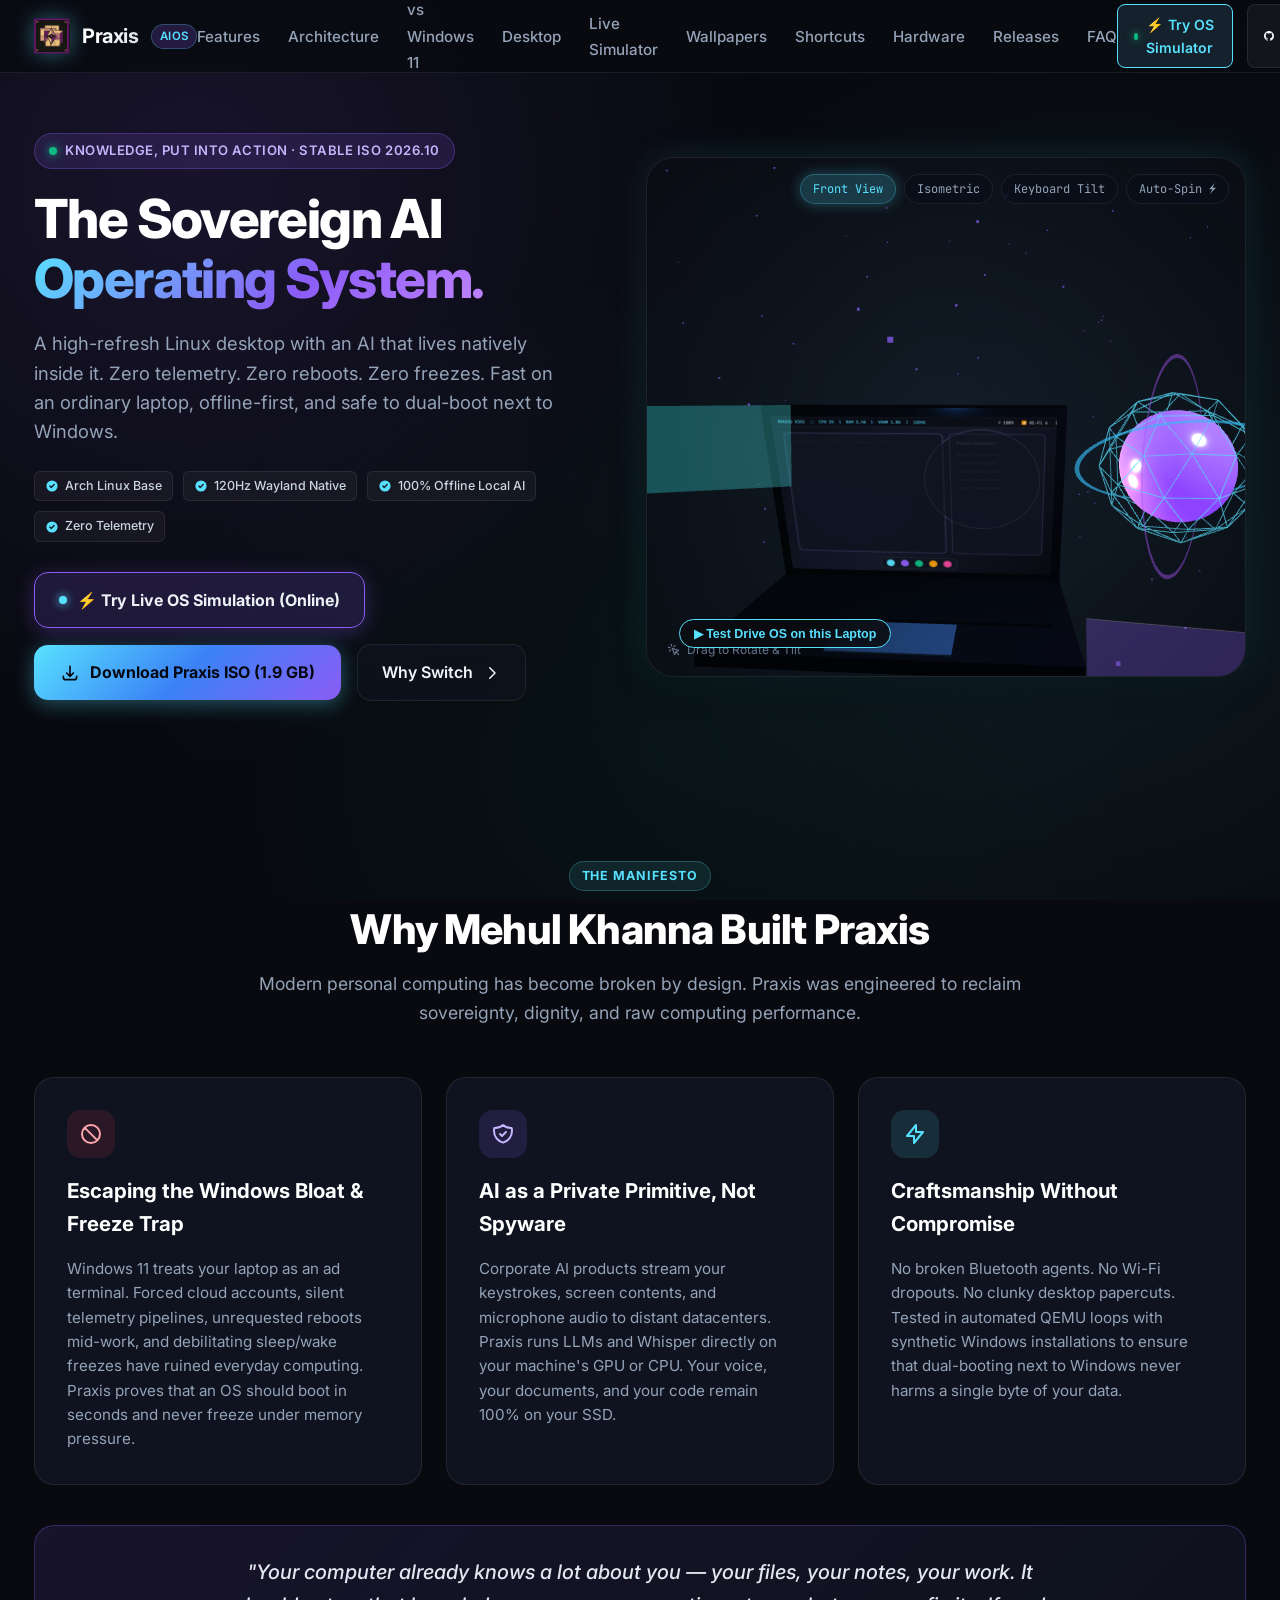
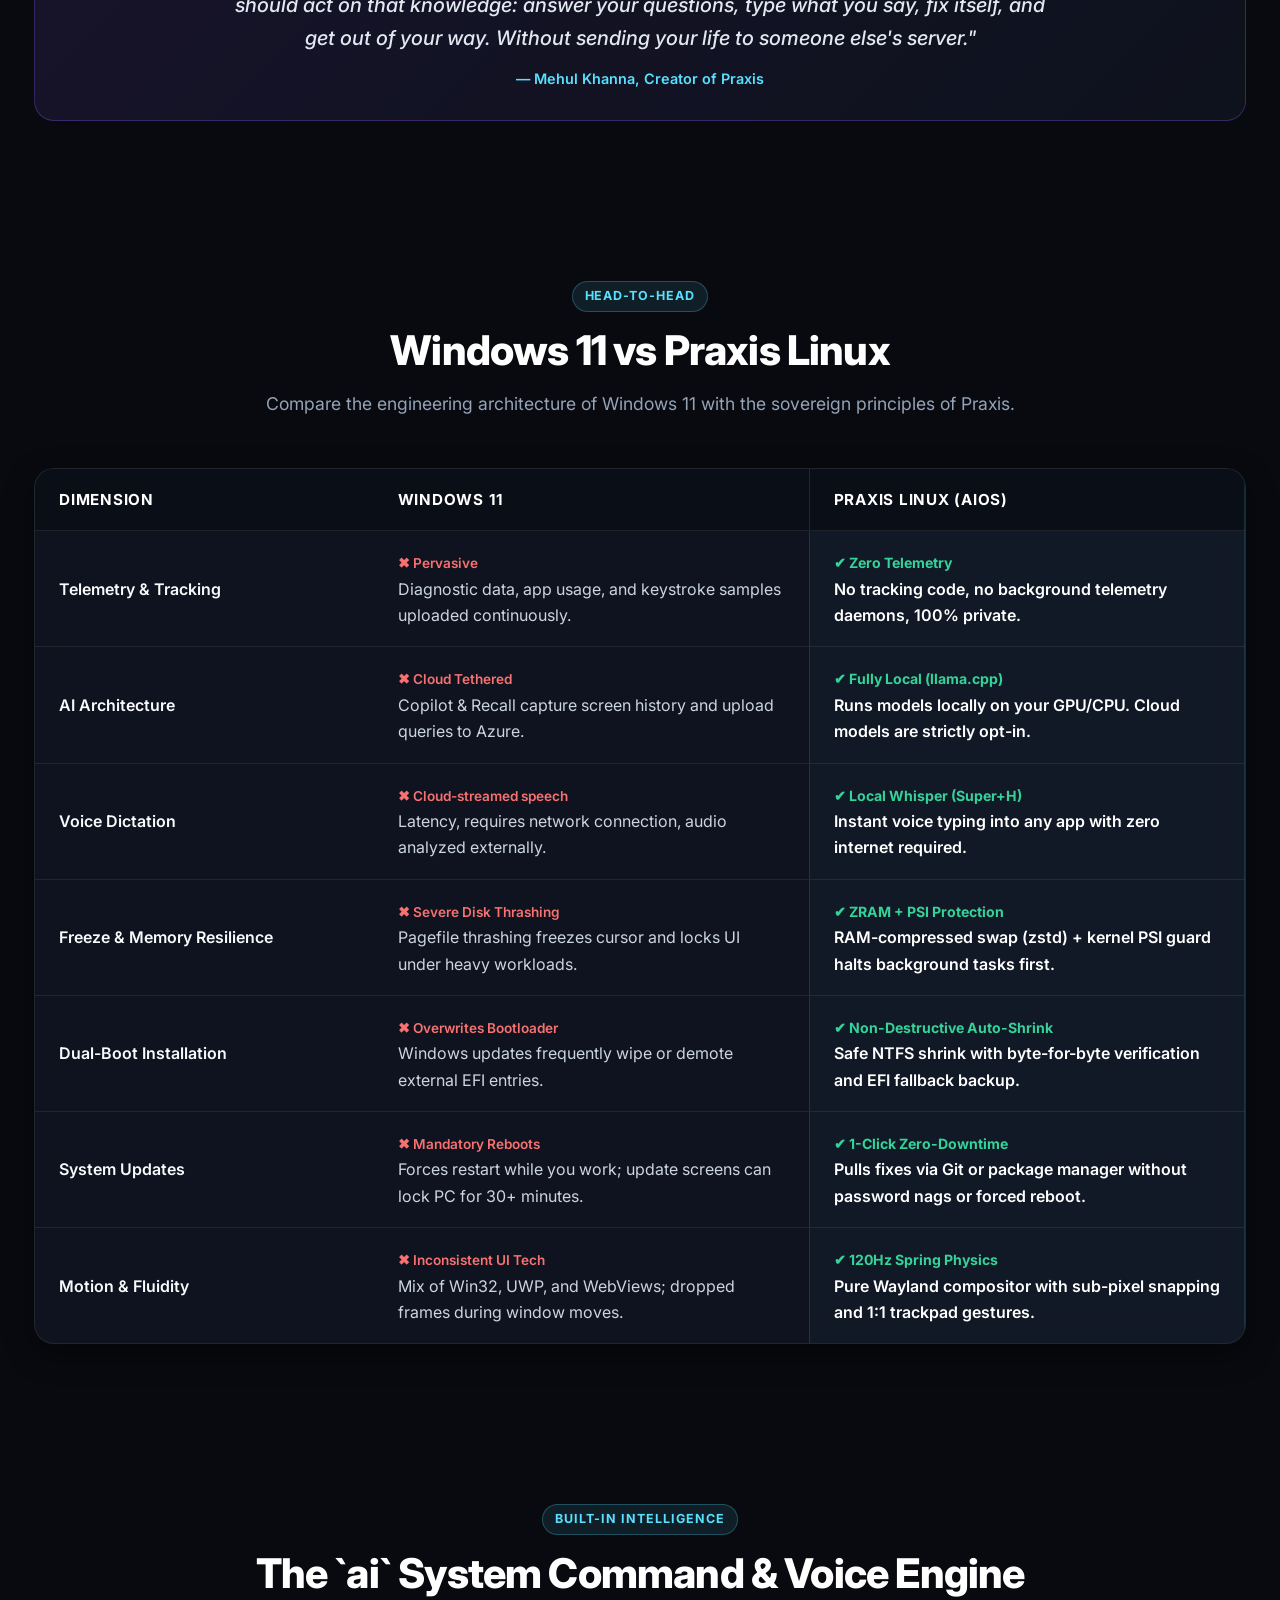
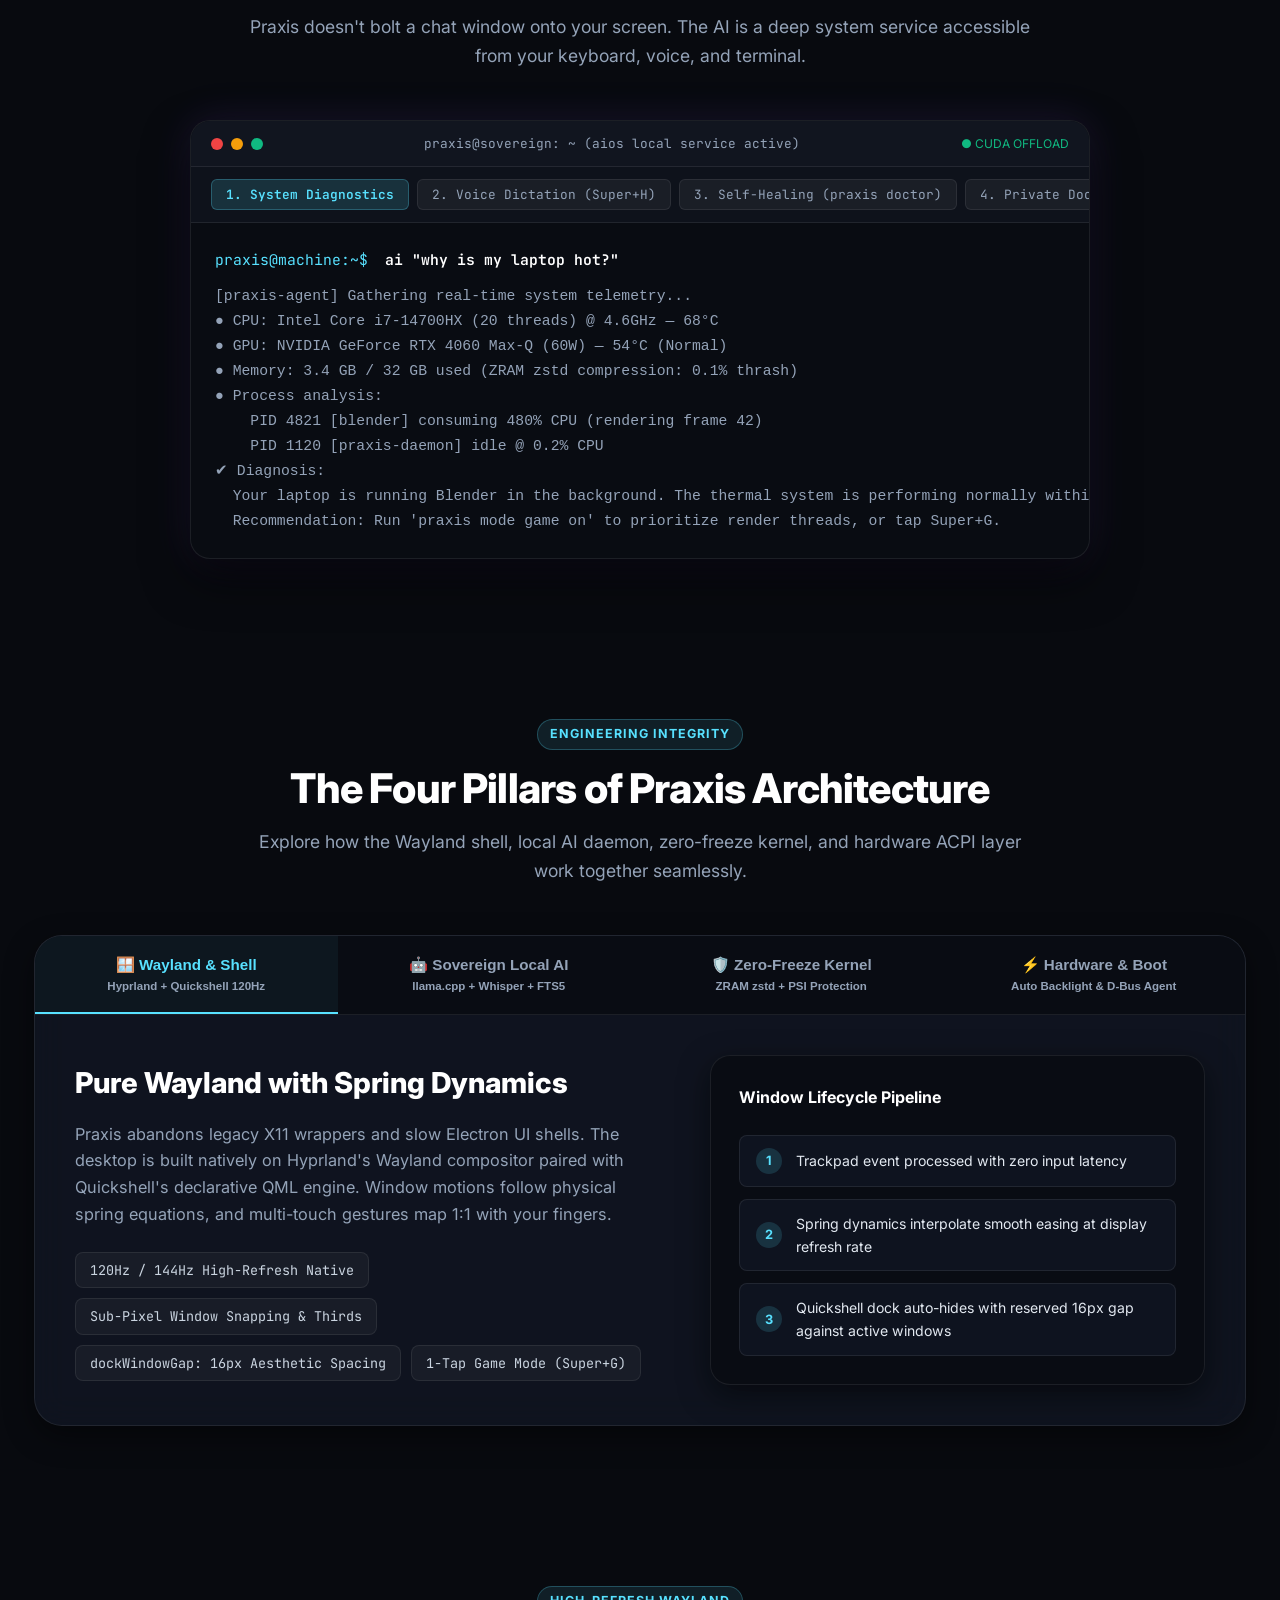
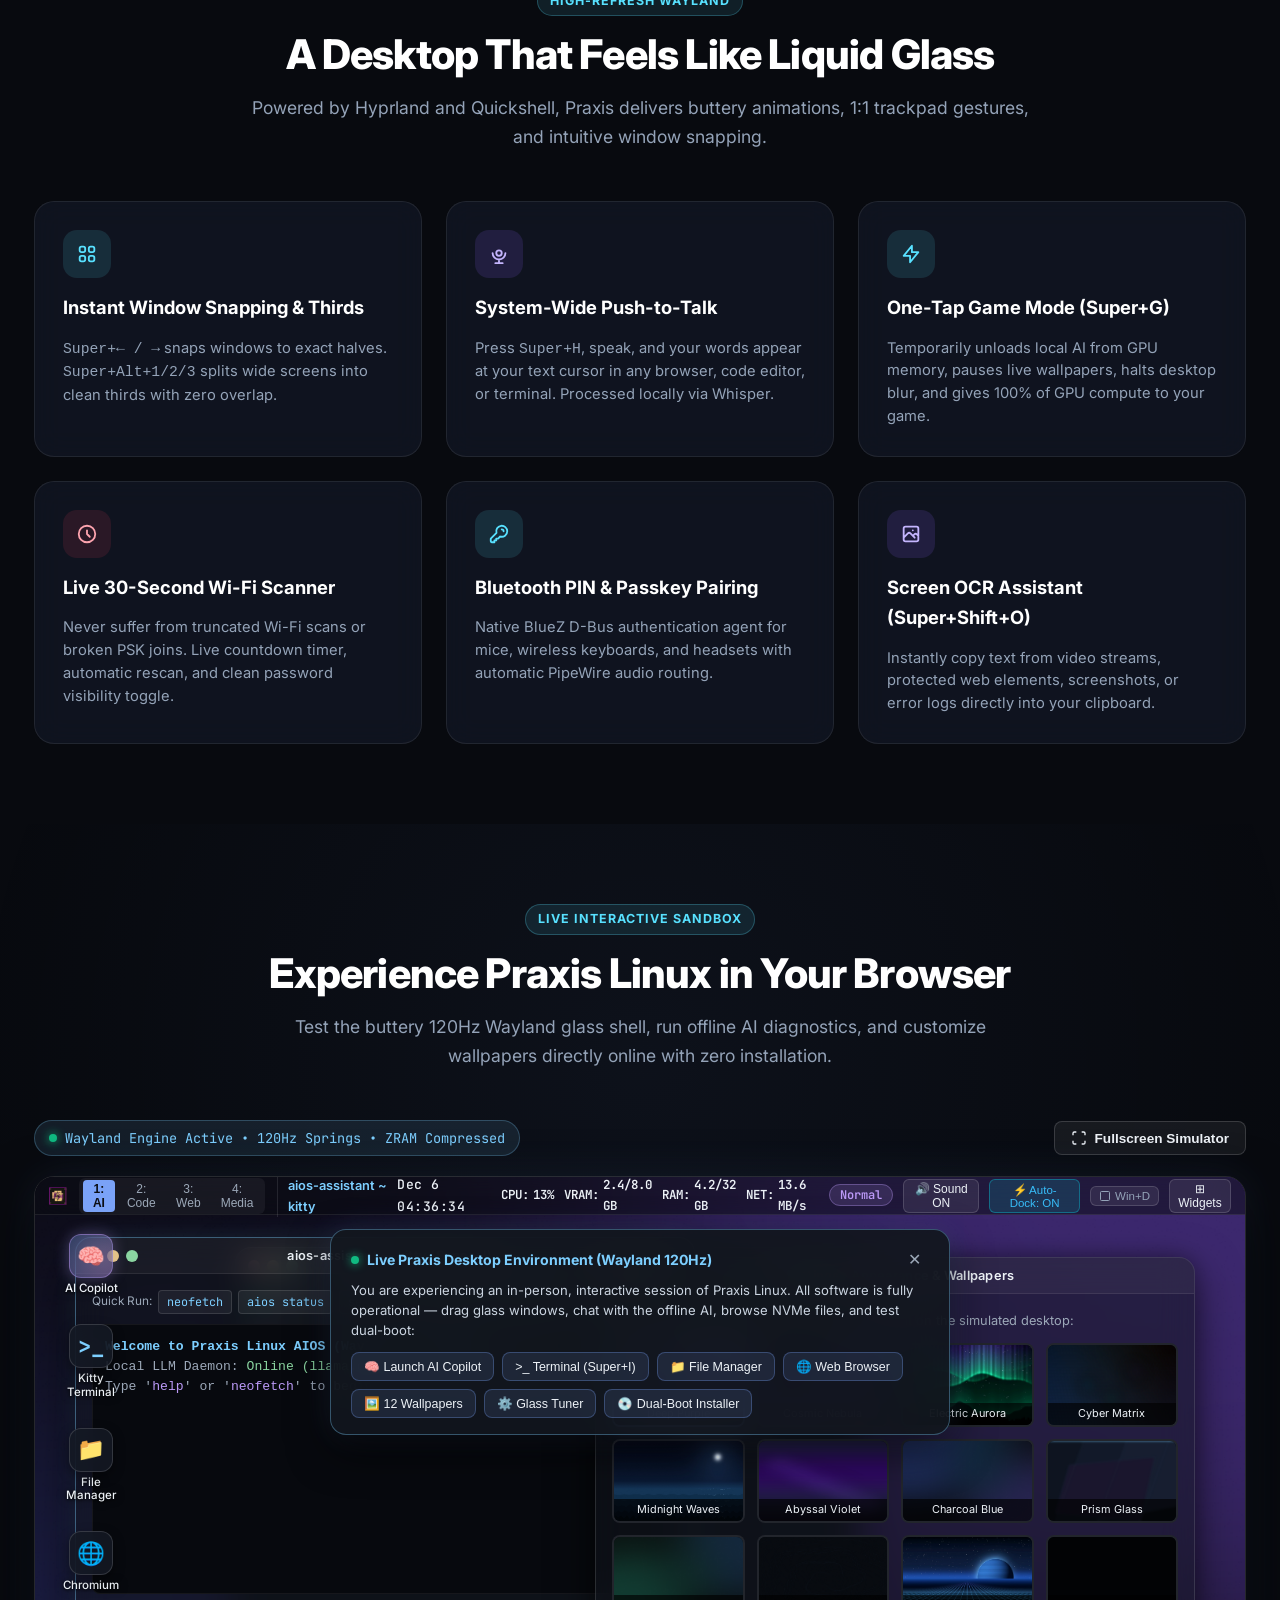
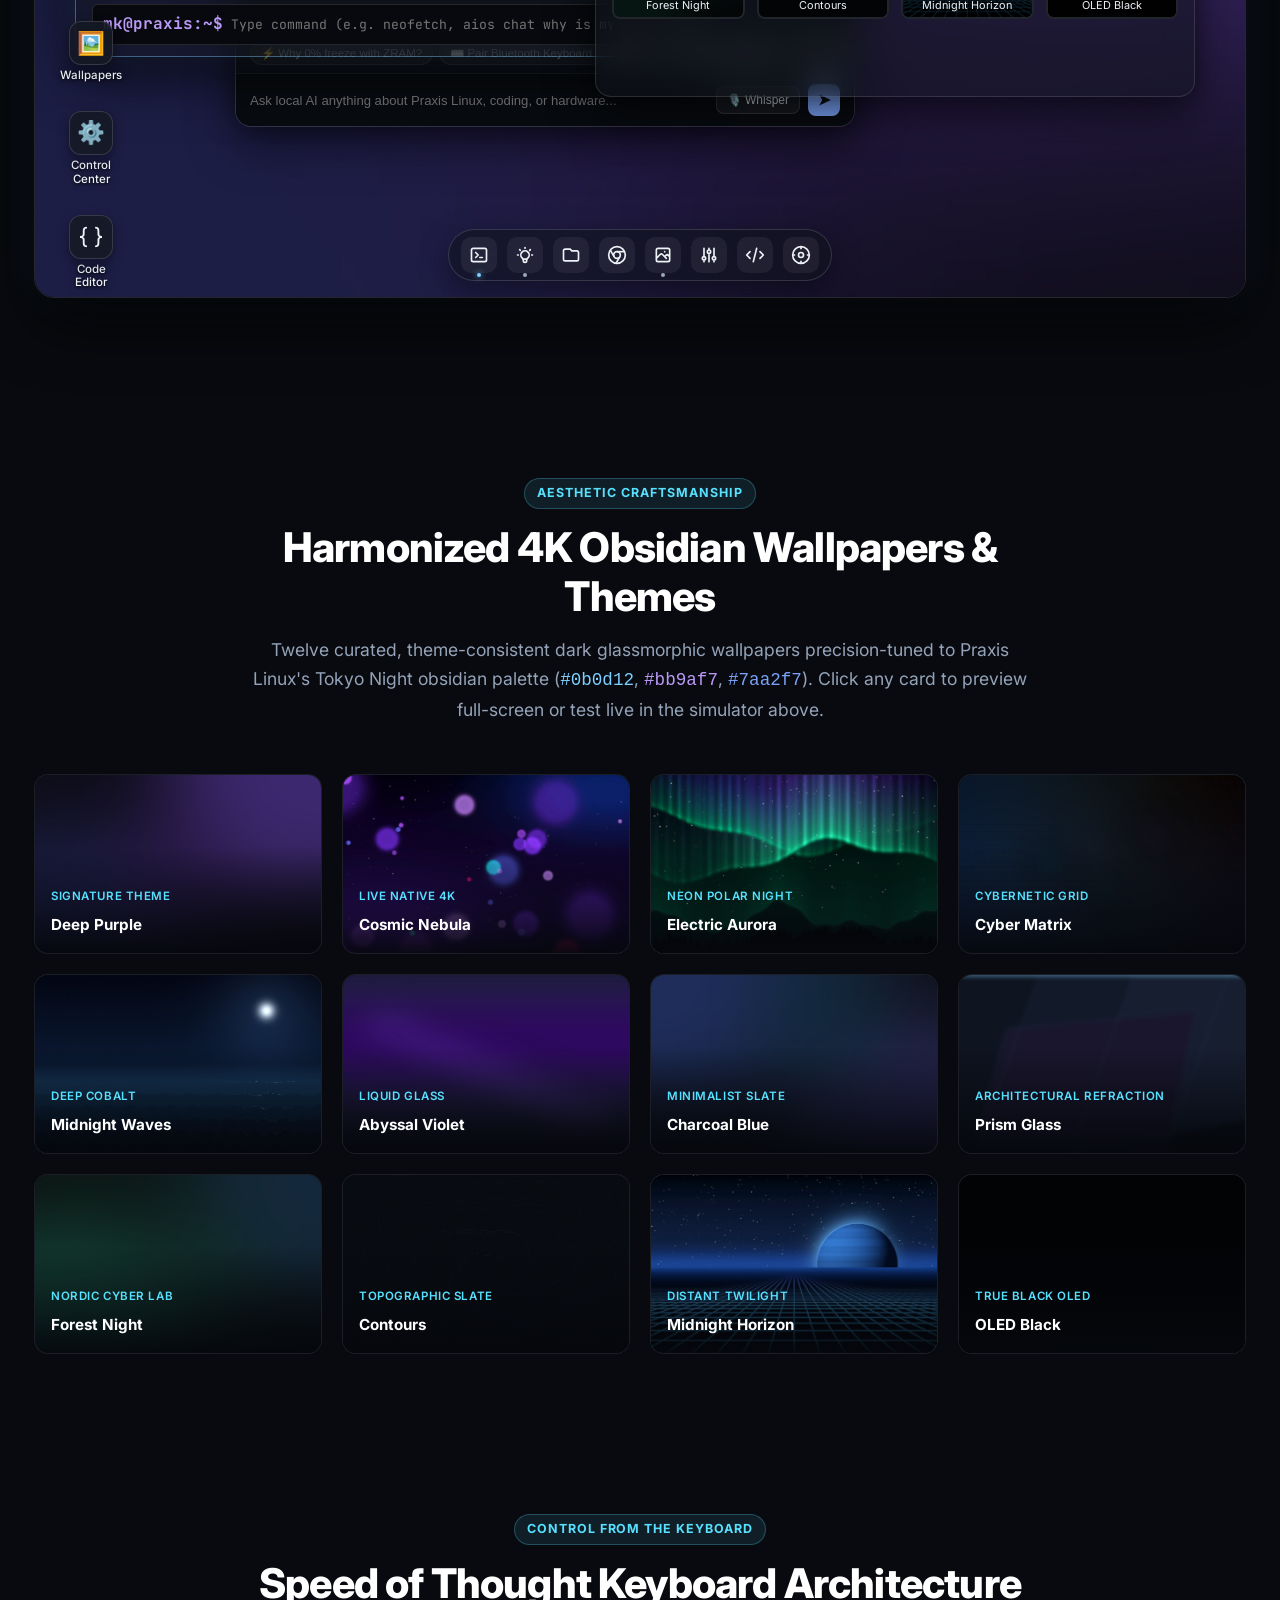
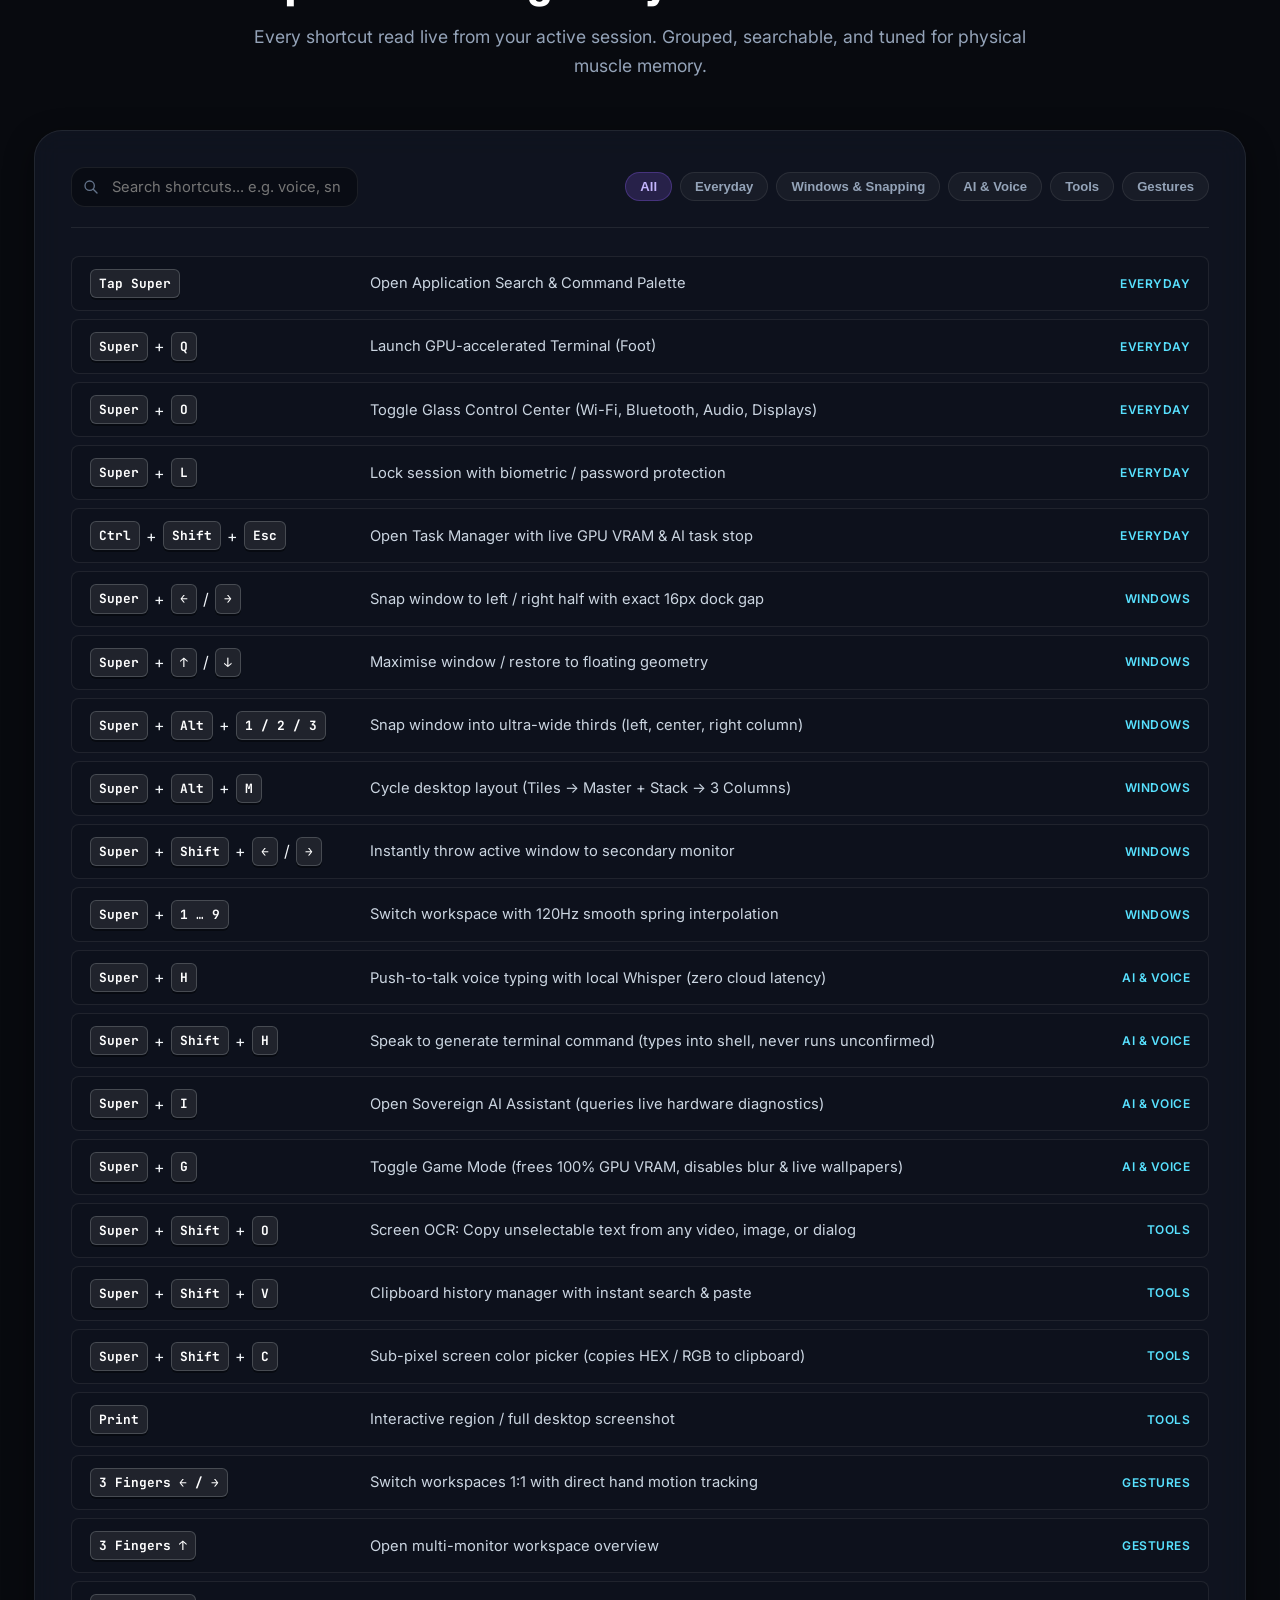
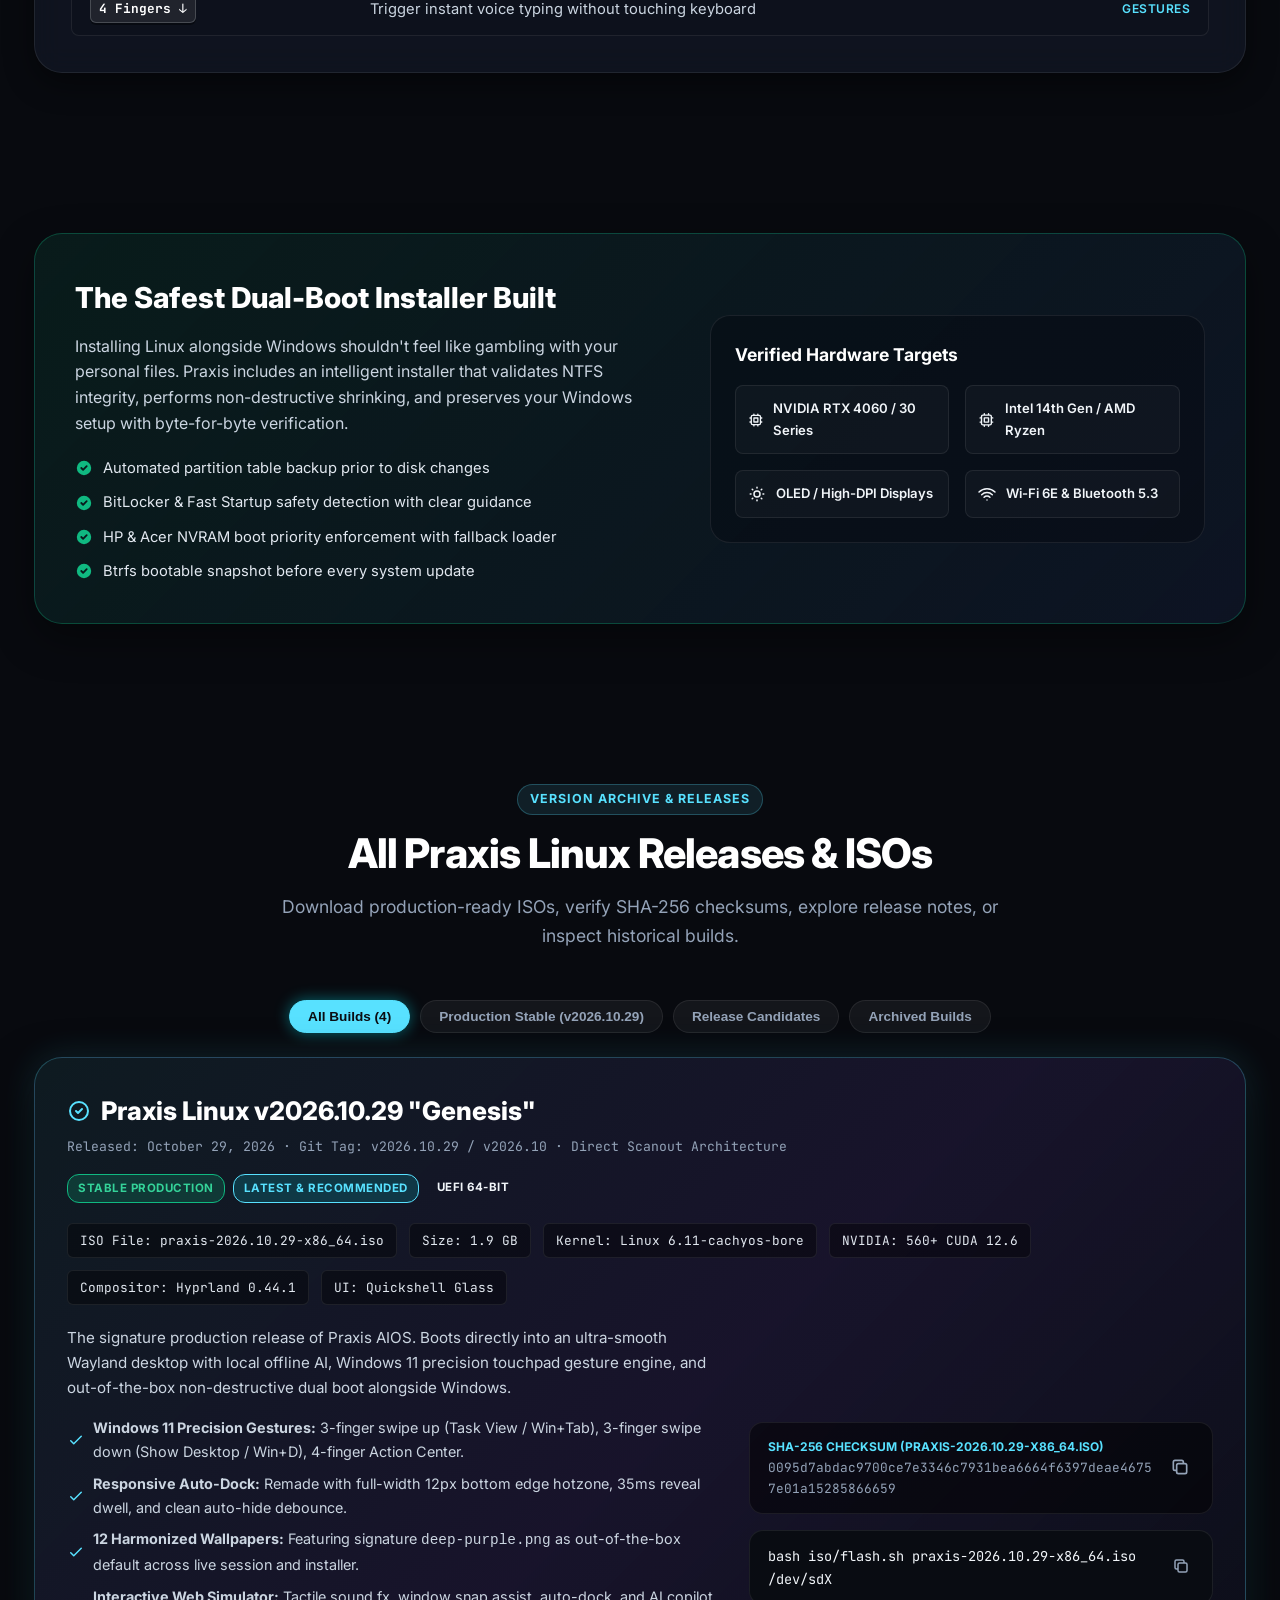
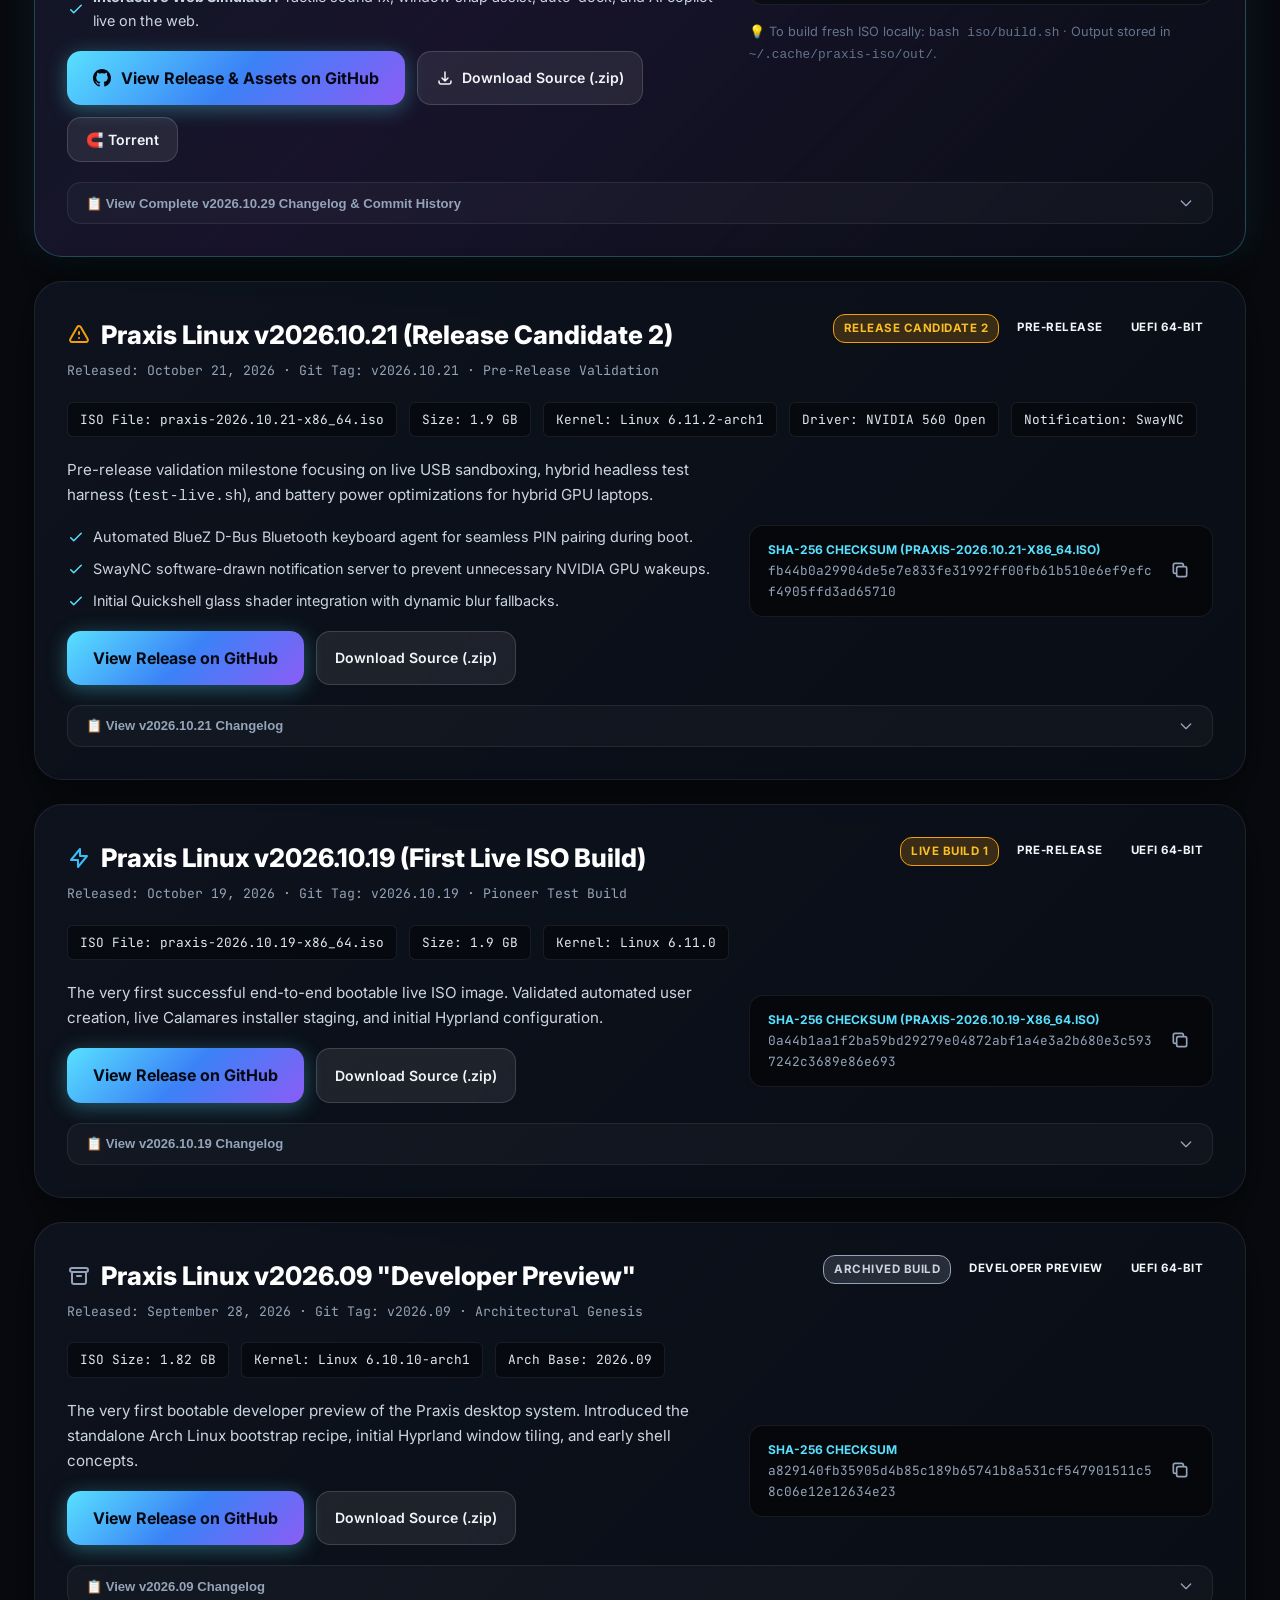
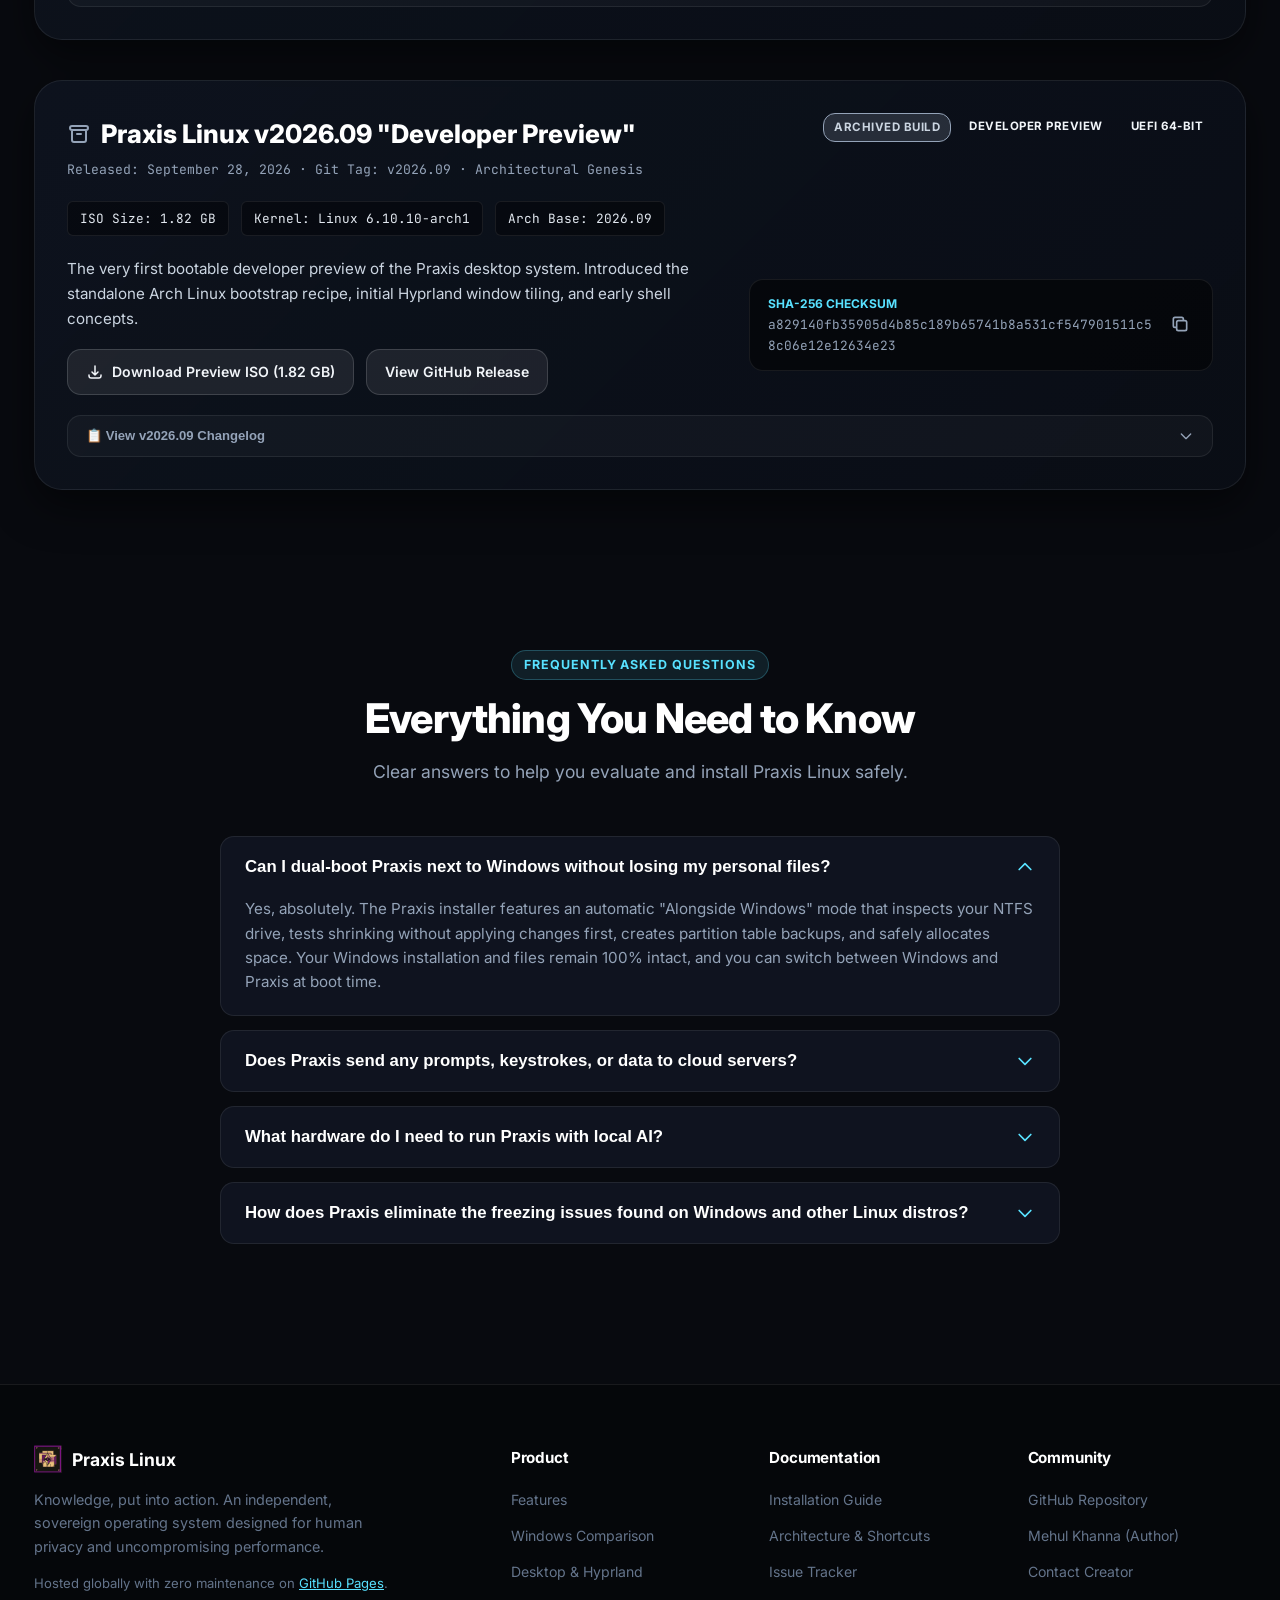
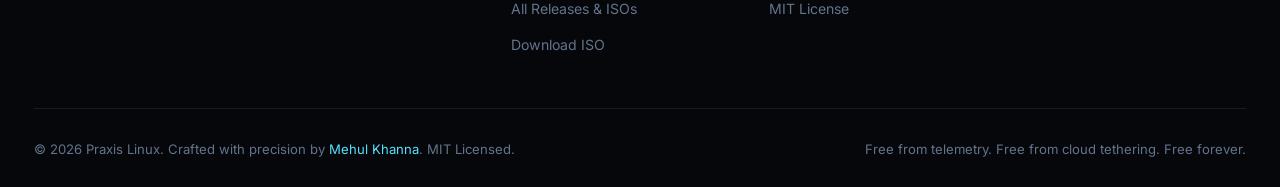
==== website/index.html @ 4bb5ab64 "fix(security): sanitize bluetooth keyboard device names, mock MAC addresses, and PIN data" ====
<!DOCTYPE html>
<html lang="en">
<head>
  <meta charset="UTF-8">
  <meta name="viewport" content="width=device-width, initial-scale=1.0, viewport-fit=cover">
  
  <!-- Primary Meta Tags -->
  <title>Praxis Linux (AIOS) — The Sovereign AI Operating System | Zero Telemetry, Zero Freezes</title>
  <meta name="title" content="Praxis Linux (AIOS) — The Sovereign AI Operating System | Zero Telemetry, Zero Freezes">
  <meta name="description" content="Praxis Linux is an offline-first, private operating system powered by local AI, a buttery 120Hz Wayland glass desktop, and non-destructive alongside-Windows dual-boot. Zero telemetry, zero cloud tracking, zero freezes.">
  <meta name="keywords" content="Praxis Linux, AIOS, Local AI OS, Private Linux, Hyprland Wayland, Offline AI, llama.cpp desktop, Whisper voice typing, Windows dual boot, Zero Telemetry Linux, Mehul Khanna">
  <meta name="author" content="Mehul Khanna">
  <meta name="robots" content="index, follow">
  <link rel="canonical" href="https://mrmehulkhanna.github.io/praxis/">
  <meta name="theme-color" content="#080a0f">

  <!-- Open Graph / Facebook -->
  <meta property="og:type" content="website">
  <meta property="og:url" content="https://mrmehulkhanna.github.io/praxis/">
  <meta property="og:title" content="Praxis Linux (AIOS) — The Sovereign AI Operating System">
  <meta property="og:description" content="A private Linux desktop with an AI that lives inside it. 100% offline, zero telemetry, buttery 120Hz Wayland motion, and safe alongside-Windows dual-boot.">
  <meta property="og:image" content="https://raw.githubusercontent.com/MrMehulkhanna/praxis/main/website/assets/screenshots/settings-shortcuts.png">

  <!-- Twitter -->
  <meta property="twitter:card" content="summary_large_image">
  <meta property="twitter:url" content="https://mrmehulkhanna.github.io/praxis/">
  <meta property="twitter:title" content="Praxis Linux (AIOS) — The Sovereign AI Operating System">
  <meta property="twitter:description" content="A private Linux desktop with an AI that lives inside it. Zero telemetry, zero cloud tracking, zero freezes.">
  <meta property="twitter:image" content="https://raw.githubusercontent.com/MrMehulkhanna/praxis/main/website/assets/screenshots/settings-shortcuts.png">

  <!-- Favicon -->
  <link rel="icon" type="image/svg+xml" href="assets/praxis.svg">
  <link rel="apple-touch-icon" href="assets/praxis-logo.png">

  <!-- Fonts -->
  <link rel="preconnect" href="https://fonts.googleapis.com">
  <link rel="preconnect" href="https://fonts.gstatic.com" crossorigin>
  <link href="https://fonts.googleapis.com/css2?family=Inter:wght@400;500;600;700;800&family=JetBrains+Mono:wght@400;500;600;700&display=swap" rel="stylesheet">

  <!-- Stylesheet -->
  <link rel="stylesheet" href="css/style.css">
  <link rel="stylesheet" href="css/simulator.css">

  <!-- Schema.org JSON-LD Structured Data for Google Search Engine Optimization -->
  <script type="application/ld+json">
  {
    "@context": "https://schema.org",
    "@type": "SoftwareApplication",
    "name": "Praxis Linux (AIOS)",
    "operatingSystem": "Linux x86_64",
    "applicationCategory": "OperatingSystem",
    "description": "An offline-first, private operating system powered by local AI, a buttery 120Hz Wayland glass desktop, and non-destructive alongside-Windows dual-boot. Zero telemetry, zero cloud tracking, zero freezes.",
    "softwareVersion": "2026.10.29",
    "license": "https://opensource.org/licenses/MIT",
    "offers": {
      "@type": "Offer",
      "price": "0.00",
      "priceCurrency": "USD"
    },
    "author": {
      "@type": "Person",
      "name": "Mehul Khanna",
      "email": "mehulkhanna277@gmail.com",
      "url": "https://github.com/MrMehulkhanna"
    },
    "downloadUrl": "https://github.com/MrMehulkhanna/praxis/releases",
    "fileSize": "1940MB",
    "keywords": "Linux, AIOS, Local AI, Whisper, llama.cpp, Hyprland, Wayland, Privacy, Zero Telemetry"
  }
  </script>
</head>
<body>

  <!-- Background Lighting Mesh -->
  <div class="bg-mesh" aria-hidden="true"></div>

  <!-- Header & Navigation -->
  <header class="site-header">
    <div class="container nav-wrap">
      <a href="#" class="brand">
        <img src="assets/praxis.svg" alt="Praxis Logo" class="brand-icon">
        <span class="brand-name">Praxis</span>
        <span class="brand-badge">AIOS</span>
      </a>

      <nav>
        <ul class="nav-links">
          <li><a href="#features" class="nav-link">Features</a></li>
          <li><a href="#architecture" class="nav-link">Architecture</a></li>
          <li><a href="#comparison" class="nav-link">vs Windows 11</a></li>
          <li><a href="#desktop" class="nav-link">Desktop</a></li>
          <li><a href="#simulator" class="nav-link">Live Simulator</a></li>
          <li><a href="#wallpapers" class="nav-link">Wallpapers</a></li>
          <li><a href="#shortcuts" class="nav-link">Shortcuts</a></li>
          <li><a href="#hardware" class="nav-link">Hardware</a></li>
          <li><a href="#releases" class="nav-link">Releases</a></li>
          <li><a href="#faq" class="nav-link">FAQ</a></li>
        </ul>
      </nav>

      <div class="nav-actions">
        <a href="#simulator" class="btn-try-sim">
          <span class="pulse-dot"></span>
          <span>⚡ Try OS Simulator</span>
        </a>
        <a href="https://github.com/MrMehulkhanna/praxis" target="_blank" rel="noopener noreferrer" class="btn-github">
          <svg height="18" width="18" viewBox="0 0 16 16" fill="currentColor">
            <path d="M8 0C3.58 0 0 3.58 0 8c0 3.54 2.29 6.53 5.47 7.59.4.07.55-.17.55-.38 0-.19-.01-.82-.01-1.49-2.01.37-2.53-.49-2.69-.94-.09-.23-.48-.94-.82-1.13-.28-.15-.68-.52-.01-.53.63-.01 1.08.58 1.23.82.72 1.21 1.87.87 2.33.66.07-.52.28-.87.51-1.07-1.78-.2-3.64-.89-3.64-3.95 0-.87.31-1.59.82-2.15-.08-.2-.36-1.02.08-2.12 0 0 .67-.21 2.2.82.64-.18 1.32-.27 2-.27.68 0 1.36.09 2 .27 1.53-1.04 2.2-.82 2.2-.82.44 1.1.16 1.92.08 2.12.51.56.82 1.27.82 2.15 0 3.07-1.87 3.75-3.65 3.95.29.25.54.73.54 1.48 0 1.07-.01 1.93-.01 2.2 0 .21.15.46.55.38A8.013 8.013 0 0016 8c0-4.42-3.58-8-8-8z"/>
          </svg>
          <span>Star on GitHub</span>
        </a>
        <button class="mobile-menu-btn" aria-label="Toggle navigation">
          <svg width="24" height="24" fill="none" stroke="currentColor" stroke-width="2" viewBox="0 0 24 24">
            <path stroke-linecap="round" stroke-linejoin="round" d="M4 6h16M4 12h16M4 18h16"/>
          </svg>
        </button>
      </div>
    </div>
  </header>

  <!-- Hero Section with Interactive 3D WebGL Canvas -->
  <section class="hero-section">
    <div class="container hero-grid">
      <div class="hero-content">
        <div class="hero-pill">
          <span class="pulse-dot"></span>
          <span>Knowledge, Put into Action · Stable ISO 2026.10</span>
        </div>

        <h1 class="hero-title">
          The Sovereign AI <br>
          <span class="gradient-text">Operating System.</span>
        </h1>

        <p class="hero-subtitle">
          A high-refresh Linux desktop with an AI that lives natively inside it. Zero telemetry. Zero reboots. Zero freezes. Fast on an ordinary laptop, offline-first, and safe to dual-boot next to Windows.
        </p>

        <div class="hero-badges">
          <span class="badge-item">
            <svg fill="currentColor" viewBox="0 0 20 20"><path fill-rule="evenodd" d="M10 18a8 8 0 100-16 8 8 0 000 16zm3.707-9.293a1 1 0 00-1.414-1.414L9 10.586 7.707 9.293a1 1 0 00-1.414 1.414l2 2a1 1 0 001.414 0l4-4z" clip-rule="evenodd"/></svg>
            Arch Linux Base
          </span>
          <span class="badge-item">
            <svg fill="currentColor" viewBox="0 0 20 20"><path fill-rule="evenodd" d="M10 18a8 8 0 100-16 8 8 0 000 16zm3.707-9.293a1 1 0 00-1.414-1.414L9 10.586 7.707 9.293a1 1 0 00-1.414 1.414l2 2a1 1 0 001.414 0l4-4z" clip-rule="evenodd"/></svg>
            120Hz Wayland Native
          </span>
          <span class="badge-item">
            <svg fill="currentColor" viewBox="0 0 20 20"><path fill-rule="evenodd" d="M10 18a8 8 0 100-16 8 8 0 000 16zm3.707-9.293a1 1 0 00-1.414-1.414L9 10.586 7.707 9.293a1 1 0 00-1.414 1.414l2 2a1 1 0 001.414 0l4-4z" clip-rule="evenodd"/></svg>
            100% Offline Local AI
          </span>
          <span class="badge-item">
            <svg fill="currentColor" viewBox="0 0 20 20"><path fill-rule="evenodd" d="M10 18a8 8 0 100-16 8 8 0 000 16zm3.707-9.293a1 1 0 00-1.414-1.414L9 10.586 7.707 9.293a1 1 0 00-1.414 1.414l2 2a1 1 0 001.414 0l4-4z" clip-rule="evenodd"/></svg>
            Zero Telemetry
          </span>
        </div>

        <div class="hero-ctas">
          <a href="#simulator" class="btn-sim-hero" id="hero-try-sim-btn">
            <span class="pulse-dot"></span>
            <span>⚡ Try Live OS Simulation (Online)</span>
          </a>
          <a href="#download" class="btn-primary">
            <svg width="20" height="20" fill="none" stroke="currentColor" stroke-width="2" viewBox="0 0 24 24">
              <path stroke-linecap="round" stroke-linejoin="round" d="M4 16v1a3 3 0 003 3h10a3 3 0 003-3v-1m-4-4l-4 4m0 0l-4-4m4 4V4"/>
            </svg>
            <span>Download Praxis ISO (1.9 GB)</span>
          </a>
          <a href="#comparison" class="btn-secondary">
            <span>Why Switch</span>
            <svg width="18" height="18" fill="none" stroke="currentColor" stroke-width="2" viewBox="0 0 24 24">
              <path stroke-linecap="round" stroke-linejoin="round" d="M9 5l7 7-7 7"/>
            </svg>
          </a>
        </div>
      </div>

      <!-- 3D Interactive WebGL Display -->
      <div class="hero-3d-box">
        <div class="canvas-controls-bar">
          <button class="view-ctrl-btn active" data-view="front">Front View</button>
          <button class="view-ctrl-btn" data-view="iso">Isometric</button>
          <button class="view-ctrl-btn" data-view="tilt">Keyboard Tilt</button>
          <button class="view-ctrl-btn" data-view="spin">Auto-Spin ⚡</button>
        </div>
        <div id="canvas-container"></div>
        <div class="viewport-overlay">
          <button class="viewport-sim-launch" onclick="document.getElementById('simulator').scrollIntoView({behavior:'smooth'})">
            ▶ Test Drive OS on this Laptop
          </button>
          <span class="interactive-hint">
            <svg width="14" height="14" fill="none" stroke="currentColor" stroke-width="2" viewBox="0 0 24 24">
              <path stroke-linecap="round" stroke-linejoin="round" d="M15 15l-2 5L9 9l11 4-5 2zm0 0l5 5M7.188 2.239l.777 2.897M5.136 7.965l-2.898-.777M13.95 4.05l-2.122 2.122m-5.657 5.656l-2.12 2.122"/>
            </svg>
            Drag to Rotate &amp; Tilt
          </span>
        </div>
      </div>
    </div>
  </section>

  <!-- Creator's Intent & Philosophy (The Manifesto) -->
  <section id="philosophy">
    <div class="container">
      <div class="section-head">
        <span class="section-tag">THE MANIFESTO</span>
        <h2 class="section-title">Why Mehul Khanna Built Praxis</h2>
        <p class="section-desc">
          Modern personal computing has become broken by design. Praxis was engineered to reclaim sovereignty, dignity, and raw computing performance.
        </p>
      </div>

      <div class="intent-grid">
        <div class="intent-card">
          <div class="card-icon-wrap rose">
            <svg width="24" height="24" fill="none" stroke="currentColor" stroke-width="2" viewBox="0 0 24 24">
              <path stroke-linecap="round" stroke-linejoin="round" d="M18.364 18.364A9 9 0 005.636 5.636m12.728 12.728A9 9 0 015.636 5.636m12.728 12.728L5.636 5.636"/>
            </svg>
          </div>
          <h3>Escaping the Windows Bloat &amp; Freeze Trap</h3>
          <p>
            Windows 11 treats your laptop as an ad terminal. Forced cloud accounts, silent telemetry pipelines, unrequested reboots mid-work, and debilitating sleep/wake freezes have ruined everyday computing. Praxis proves that an OS should boot in seconds and never freeze under memory pressure.
          </p>
        </div>

        <div class="intent-card">
          <div class="card-icon-wrap violet">
            <svg width="24" height="24" fill="none" stroke="currentColor" stroke-width="2" viewBox="0 0 24 24">
              <path stroke-linecap="round" stroke-linejoin="round" d="M9 12l2 2 4-4m5.618-4.016A11.955 11.955 0 0112 2.944a11.955 11.955 0 01-8.618 3.04A12.02 12.02 0 003 9c0 5.591 3.824 10.29 9 11.622 5.176-1.332 9-6.03 9-11.622 0-1.042-.133-2.052-.382-3.016z"/>
            </svg>
          </div>
          <h3>AI as a Private Primitive, Not Spyware</h3>
          <p>
            Corporate AI products stream your keystrokes, screen contents, and microphone audio to distant datacenters. Praxis runs LLMs and Whisper directly on your machine's GPU or CPU. Your voice, your documents, and your code remain 100% on your SSD.
          </p>
        </div>

        <div class="intent-card">
          <div class="card-icon-wrap">
            <svg width="24" height="24" fill="none" stroke="currentColor" stroke-width="2" viewBox="0 0 24 24">
              <path stroke-linecap="round" stroke-linejoin="round" d="M13 10V3L4 14h7v7l9-11h-7z"/>
            </svg>
          </div>
          <h3>Craftsmanship Without Compromise</h3>
          <p>
            No broken Bluetooth agents. No Wi-Fi dropouts. No clunky desktop papercuts. Tested in automated QEMU loops with synthetic Windows installations to ensure that dual-booting next to Windows never harms a single byte of your data.
          </p>
        </div>
      </div>

      <div class="quote-highlight">
        <blockquote>
          "Your computer already knows a lot about you — your files, your notes, your work. It should act on that knowledge: answer your questions, type what you say, fix itself, and get out of your way. Without sending your life to someone else's server."
        </blockquote>
        <cite>— Mehul Khanna, Creator of Praxis</cite>
      </div>
    </div>
  </section>

  <!-- Side-by-Side Comparison: Windows 11 vs Praxis Linux -->
  <section id="comparison">
    <div class="container">
      <div class="section-head">
        <span class="section-tag">HEAD-TO-HEAD</span>
        <h2 class="section-title">Windows 11 vs Praxis Linux</h2>
        <p class="section-desc">
          Compare the engineering architecture of Windows 11 with the sovereign principles of Praxis.
        </p>
      </div>

      <div class="table-wrap">
        <table class="comp-table">
          <thead>
            <tr>
              <th class="col-feature">Dimension</th>
              <th class="col-windows">Windows 11</th>
              <th class="col-praxis">Praxis Linux (AIOS)</th>
            </tr>
          </thead>
          <tbody>
            <tr>
              <td class="col-feature">Telemetry &amp; Tracking</td>
              <td class="col-windows">
                <span class="badge-tag-bad">✖ Pervasive</span><br>
                Diagnostic data, app usage, and keystroke samples uploaded continuously.
              </td>
              <td class="col-praxis">
                <span class="badge-tag-good">✔ Zero Telemetry</span><br>
                No tracking code, no background telemetry daemons, 100% private.
              </td>
            </tr>
            <tr>
              <td class="col-feature">AI Architecture</td>
              <td class="col-windows">
                <span class="badge-tag-bad">✖ Cloud Tethered</span><br>
                Copilot &amp; Recall capture screen history and upload queries to Azure.
              </td>
              <td class="col-praxis">
                <span class="badge-tag-good">✔ Fully Local (llama.cpp)</span><br>
                Runs models locally on your GPU/CPU. Cloud models are strictly opt-in.
              </td>
            </tr>
            <tr>
              <td class="col-feature">Voice Dictation</td>
              <td class="col-windows">
                <span class="badge-tag-bad">✖ Cloud-streamed speech</span><br>
                Latency, requires network connection, audio analyzed externally.
              </td>
              <td class="col-praxis">
                <span class="badge-tag-good">✔ Local Whisper (Super+H)</span><br>
                Instant voice typing into any app with zero internet required.
              </td>
            </tr>
            <tr>
              <td class="col-feature">Freeze &amp; Memory Resilience</td>
              <td class="col-windows">
                <span class="badge-tag-bad">✖ Severe Disk Thrashing</span><br>
                Pagefile thrashing freezes cursor and locks UI under heavy workloads.
              </td>
              <td class="col-praxis">
                <span class="badge-tag-good">✔ ZRAM + PSI Protection</span><br>
                RAM-compressed swap (zstd) + kernel PSI guard halts background tasks first.
              </td>
            </tr>
            <tr>
              <td class="col-feature">Dual-Boot Installation</td>
              <td class="col-windows">
                <span class="badge-tag-bad">✖ Overwrites Bootloader</span><br>
                Windows updates frequently wipe or demote external EFI entries.
              </td>
              <td class="col-praxis">
                <span class="badge-tag-good">✔ Non-Destructive Auto-Shrink</span><br>
                Safe NTFS shrink with byte-for-byte verification and EFI fallback backup.
              </td>
            </tr>
            <tr>
              <td class="col-feature">System Updates</td>
              <td class="col-windows">
                <span class="badge-tag-bad">✖ Mandatory Reboots</span><br>
                Forces restart while you work; update screens can lock PC for 30+ minutes.
              </td>
              <td class="col-praxis">
                <span class="badge-tag-good">✔ 1-Click Zero-Downtime</span><br>
                Pulls fixes via Git or package manager without password nags or forced reboot.
              </td>
            </tr>
            <tr>
              <td class="col-feature">Motion &amp; Fluidity</td>
              <td class="col-windows">
                <span class="badge-tag-bad">✖ Inconsistent UI Tech</span><br>
                Mix of Win32, UWP, and WebViews; dropped frames during window moves.
              </td>
              <td class="col-praxis">
                <span class="badge-tag-good">✔ 120Hz Spring Physics</span><br>
                Pure Wayland compositor with sub-pixel snapping and 1:1 trackpad gestures.
              </td>
            </tr>
          </tbody>
        </table>
      </div>
    </div>
  </section>

  <!-- Interactive Terminal & Local AI Suite -->
  <section id="features">
    <div class="container">
      <div class="section-head">
        <span class="section-tag">BUILT-IN INTELLIGENCE</span>
        <h2 class="section-title">The `ai` System Command &amp; Voice Engine</h2>
        <p class="section-desc">
          Praxis doesn't bolt a chat window onto your screen. The AI is a deep system service accessible from your keyboard, voice, and terminal.
        </p>
      </div>

      <div class="terminal-wrapper">
        <div class="terminal-header">
          <div class="terminal-dots">
            <span class="t-dot red"></span>
            <span class="t-dot yellow"></span>
            <span class="t-dot green"></span>
          </div>
          <span class="terminal-title">praxis@sovereign: ~ (aios local service active)</span>
          <span style="font-size: 0.75rem; color: #10b981;">● CUDA OFFLOAD</span>
        </div>

        <div class="terminal-tabs">
          <button class="tab-btn active" data-tab="diagnostics">1. System Diagnostics</button>
          <button class="tab-btn" data-tab="voice">2. Voice Dictation (Super+H)</button>
          <button class="tab-btn" data-tab="doctor">3. Self-Healing (praxis doctor)</button>
          <button class="tab-btn" data-tab="rag">4. Private Document RAG</button>
        </div>

        <div class="terminal-body">
          <p><span class="t-prompt">praxis@machine:~$</span> <span class="t-cmd" id="terminal-cmd-text">ai "why is my laptop hot?"</span></p>
          <pre class="t-output" id="terminal-output-text"></pre>
        </div>
      </div>
    </div>
  </section>

  <!-- Deep Architecture & Subsystems Explorer -->
  <section id="architecture">
    <div class="container">
      <div class="section-head">
        <span class="section-tag">ENGINEERING INTEGRITY</span>
        <h2 class="section-title">The Four Pillars of Praxis Architecture</h2>
        <p class="section-desc">
          Explore how the Wayland shell, local AI daemon, zero-freeze kernel, and hardware ACPI layer work together seamlessly.
        </p>
      </div>

      <div class="arch-wrapper">
        <div class="arch-tabs-nav">
          <button class="arch-tab-btn active" data-arch-target="arch-compositor">
            <span>🪟 Wayland &amp; Shell</span>
            <small style="font-size: 0.72rem; color: #94a3b8;">Hyprland + Quickshell 120Hz</small>
          </button>
          <button class="arch-tab-btn" data-arch-target="arch-ai">
            <span>🤖 Sovereign Local AI</span>
            <small style="font-size: 0.72rem; color: #94a3b8;">llama.cpp + Whisper + FTS5</small>
          </button>
          <button class="arch-tab-btn" data-arch-target="arch-kernel">
            <span>🛡️ Zero-Freeze Kernel</span>
            <small style="font-size: 0.72rem; color: #94a3b8;">ZRAM zstd + PSI Protection</small>
          </button>
          <button class="arch-tab-btn" data-arch-target="arch-hardware">
            <span>⚡ Hardware &amp; Boot</span>
            <small style="font-size: 0.72rem; color: #94a3b8;">Auto Backlight &amp; D-Bus Agent</small>
          </button>
        </div>

        <div class="arch-panels-container">
          <!-- Panel 1: Wayland & Shell -->
          <div id="arch-compositor" class="arch-panel active">
            <div class="arch-info">
              <h3>Pure Wayland with Spring Dynamics</h3>
              <p>
                Praxis abandons legacy X11 wrappers and slow Electron UI shells. The desktop is built natively on Hyprland's Wayland compositor paired with Quickshell's declarative QML engine. Window motions follow physical spring equations, and multi-touch gestures map 1:1 with your fingers.
              </p>
              <ul class="arch-spec-list">
                <li class="arch-spec-pill">120Hz / 144Hz High-Refresh Native</li>
                <li class="arch-spec-pill">Sub-Pixel Window Snapping &amp; Thirds</li>
                <li class="arch-spec-pill">dockWindowGap: 16px Aesthetic Spacing</li>
                <li class="arch-spec-pill">1-Tap Game Mode (Super+G)</li>
              </ul>
            </div>
            <div class="arch-card-box">
              <h4 style="color: #ffffff; font-size: 1rem; margin-bottom: 8px;">Window Lifecycle Pipeline</h4>
              <div class="arch-diagram-flow">
                <div class="flow-step">
                  <span class="step-number">1</span>
                  <span class="step-text">Trackpad event processed with zero input latency</span>
                </div>
                <div class="flow-step">
                  <span class="step-number">2</span>
                  <span class="step-text">Spring dynamics interpolate smooth easing at display refresh rate</span>
                </div>
                <div class="flow-step">
                  <span class="step-number">3</span>
                  <span class="step-text">Quickshell dock auto-hides with reserved 16px gap against active windows</span>
                </div>
              </div>
            </div>
          </div>

          <!-- Panel 2: Sovereign Local AI -->
          <div id="arch-ai" class="arch-panel">
            <div class="arch-info">
              <h3>Operating System Native Intelligence</h3>
              <p>
                Praxis doesn't bolt an isolated chat app onto your screen. The local AI runs as a system daemon (<code>aios.service</code>) via llama.cpp with direct CUDA, Vulkan, and CPU offloading. Push-to-talk voice dictation (<code>Super+H</code>) streams directly into your focused cursor via an offline Whisper pipeline.
              </p>
              <ul class="arch-spec-list">
                <li class="arch-spec-pill">100% Offline Local Model Inference</li>
                <li class="arch-spec-pill">SQLite FTS5 + Hybrid Vector Retrieval</li>
                <li class="arch-spec-pill">Zero Cloud Leakage / Zero Telemetry</li>
                <li class="arch-spec-pill">Default-Deny Command Permission Gate</li>
              </ul>
            </div>
            <div class="arch-card-box">
              <h4 style="color: #ffffff; font-size: 1rem; margin-bottom: 8px;">Privacy &amp; Inference Gate</h4>
              <div class="arch-diagram-flow">
                <div class="flow-step">
                  <span class="step-number">1</span>
                  <span class="step-text">Voice or shortcut captured natively (Super+H / Super+I)</span>
                </div>
                <div class="flow-step">
                  <span class="step-number">2</span>
                  <span class="step-text">Diagnostic telemetry queried locally from hwmon / systemd</span>
                </div>
                <div class="flow-step">
                  <span class="step-number">3</span>
                  <span class="step-text">Tokens generated locally on GPU VRAM with zero network egress</span>
                </div>
              </div>
            </div>
          </div>

          <!-- Panel 3: Zero-Freeze Kernel -->
          <div id="arch-kernel" class="arch-panel">
            <div class="arch-info">
              <h3>Memory Thrashing &amp; Freeze Shield</h3>
              <p>
                Typical desktops freeze under heavy multitasking when the disk swap begins thrashing. Praxis solves this by pairing compressed in-RAM swap (ZRAM using high-throughput zstd) with Linux Kernel Pressure Stall Information (PSI). Heavy background indexing throttles early, guaranteeing your cursor never stutters.
              </p>
              <ul class="arch-spec-list">
                <li class="arch-spec-pill">ZRAM zstd Compressed RAM Swap</li>
                <li class="arch-spec-pill">Linux PSI (Pressure Stall Information) Guard</li>
                <li class="arch-spec-pill">cgroups v2 Compositor Protection</li>
                <li class="arch-spec-pill">OOM Killer Sacrifices AI Jobs Before Desktop</li>
              </ul>
            </div>
            <div class="arch-card-box">
              <h4 style="color: #ffffff; font-size: 1rem; margin-bottom: 8px;">Freeze Prevention Shield</h4>
              <div class="arch-diagram-flow">
                <div class="flow-step">
                  <span class="step-number">1</span>
                  <span class="step-text">Kernel monitors PSI pressure metrics (cpu, memory, io)</span>
                </div>
                <div class="flow-step">
                  <span class="step-number">2</span>
                  <span class="step-text">ZRAM compresses inactive pages in RAM at 3.5 GB/s</span>
                </div>
                <div class="flow-step">
                  <span class="step-number">3</span>
                  <span class="step-text">Desktop shell &amp; compositor retain 100% priority headroom</span>
                </div>
              </div>
            </div>
          </div>

          <!-- Panel 4: Hardware & Boot -->
          <div id="arch-hardware" class="arch-panel">
            <div class="arch-info">
              <h3>Universal Laptop ACPI &amp; Boot Resiliency</h3>
              <p>
                From dual-backlight OLED quirks to HP Omen RTX 4060 hybrid GPU modesetting, Praxis incorporates battle-tested hardware safeguards. The automated D-Bus agent eliminates Bluetooth pairing drops, while the NVRAM guardian keeps Windows from overwriting your bootloader.
              </p>
              <ul class="arch-spec-list">
                <li class="arch-spec-pill">acpi_backlight=native + OLED PWM Clamp</li>
                <li class="arch-spec-pill">Automated BlueZ D-Bus PIN Agent</li>
                <li class="arch-spec-pill">30-Second Live Multi-Band Wi-Fi Scan</li>
                <li class="arch-spec-pill">HP/Acer NVRAM Fallback EFI Guardian</li>
              </ul>
            </div>
            <div class="arch-card-box">
              <h4 style="color: #ffffff; font-size: 1rem; margin-bottom: 8px;">Hardware Safeguard Loop</h4>
              <div class="arch-diagram-flow">
                <div class="flow-step">
                  <span class="step-number">1</span>
                  <span class="step-text">PCI ID probing binds optimal driver (NVIDIA / AMD / Intel)</span>
                </div>
                <div class="flow-step">
                  <span class="step-number">2</span>
                  <span class="step-text">praxis-bluetooth registers authentication agent on system bus</span>
                </div>
                <div class="flow-step">
                  <span class="step-number">3</span>
                  <span class="step-text">BOOTX64.EFI fallback prevents aggressive vendor firmware resets</span>
                </div>
              </div>
            </div>
          </div>
        </div>
      </div>
    </div>
  </section>

  <!-- Desktop Experience & Features Grid -->
  <section id="desktop">
    <div class="container">
      <div class="section-head">
        <span class="section-tag">HIGH-REFRESH WAYLAND</span>
        <h2 class="section-title">A Desktop That Feels Like Liquid Glass</h2>
        <p class="section-desc">
          Powered by Hyprland and Quickshell, Praxis delivers buttery animations, 1:1 trackpad gestures, and intuitive window snapping.
        </p>
      </div>

      <div class="features-grid">
        <div class="feature-box">
          <div class="card-icon-wrap">
            <svg width="22" height="22" fill="none" stroke="currentColor" stroke-width="2" viewBox="0 0 24 24">
              <path stroke-linecap="round" stroke-linejoin="round" d="M4 6a2 2 0 012-2h2a2 2 0 012 2v2a2 2 0 01-2 2H6a2 2 0 01-2-2V6zM14 6a2 2 0 012-2h2a2 2 0 012 2v2a2 2 0 01-2 2h-2a2 2 0 01-2-2V6zM4 16a2 2 0 012-2h2a2 2 0 012 2v2a2 2 0 01-2 2H6a2 2 0 01-2-2v-2zM14 16a2 2 0 012-2h2a2 2 0 012 2v2a2 2 0 01-2 2h-2a2 2 0 01-2-2v-2z"/>
            </svg>
          </div>
          <h4>Instant Window Snapping &amp; Thirds</h4>
          <p>
            <code>Super+← / →</code> snaps windows to exact halves. <code>Super+Alt+1/2/3</code> splits wide screens into clean thirds with zero overlap.
          </p>
        </div>

        <div class="feature-box">
          <div class="card-icon-wrap violet">
            <svg width="22" height="22" fill="none" stroke="currentColor" stroke-width="2" viewBox="0 0 24 24">
              <path stroke-linecap="round" stroke-linejoin="round" d="M19 11a7 7 0 01-7 7m0 0a7 7 0 01-7-7m7 7v4m0 0H8m4 0h4m-4-8a3 3 0 100-6 3 3 0 000 6z"/>
            </svg>
          </div>
          <h4>System-Wide Push-to-Talk</h4>
          <p>
            Press <code>Super+H</code>, speak, and your words appear at your text cursor in any browser, code editor, or terminal. Processed locally via Whisper.
          </p>
        </div>

        <div class="feature-box">
          <div class="card-icon-wrap">
            <svg width="22" height="22" fill="none" stroke="currentColor" stroke-width="2" viewBox="0 0 24 24">
              <path stroke-linecap="round" stroke-linejoin="round" d="M13 10V3L4 14h7v7l9-11h-7z"/>
            </svg>
          </div>
          <h4>One-Tap Game Mode (Super+G)</h4>
          <p>
            Temporarily unloads local AI from GPU memory, pauses live wallpapers, halts desktop blur, and gives 100% of GPU compute to your game.
          </p>
        </div>

        <div class="feature-box">
          <div class="card-icon-wrap rose">
            <svg width="22" height="22" fill="none" stroke="currentColor" stroke-width="2" viewBox="0 0 24 24">
              <path stroke-linecap="round" stroke-linejoin="round" d="M12 8v4l3 3m6-3a9 9 0 11-18 0 9 9 0 0118 0z"/>
            </svg>
          </div>
          <h4>Live 30-Second Wi-Fi Scanner</h4>
          <p>
            Never suffer from truncated Wi-Fi scans or broken PSK joins. Live countdown timer, automatic rescan, and clean password visibility toggle.
          </p>
        </div>

        <div class="feature-box">
          <div class="card-icon-wrap">
            <svg width="22" height="22" fill="none" stroke="currentColor" stroke-width="2" viewBox="0 0 24 24">
              <path stroke-linecap="round" stroke-linejoin="round" d="M15 7a2 2 0 012 2m4 0a6 6 0 01-7.743 5.743L11 17H9v2H7v2H4a1 1 0 01-1-1v-2.586a1 1 0 01.293-.707l5.964-5.964A6 6 0 1121 9z"/>
            </svg>
          </div>
          <h4>Bluetooth PIN &amp; Passkey Pairing</h4>
          <p>
            Native BlueZ D-Bus authentication agent for mice, wireless keyboards, and headsets with automatic PipeWire audio routing.
          </p>
        </div>

        <div class="feature-box">
          <div class="card-icon-wrap violet">
            <svg width="22" height="22" fill="none" stroke="currentColor" stroke-width="2" viewBox="0 0 24 24">
              <path stroke-linecap="round" stroke-linejoin="round" d="M4 16l4.586-4.586a2 2 0 012.828 0L16 16m-2-2l1.586-1.586a2 2 0 012.828 0L20 14m-6-6h.01M6 20h12a2 2 0 002-2V6a2 2 0 00-2-2H6a2 2 0 00-2 2v12a2 2 0 002 2z"/>
            </svg>
          </div>
          <h4>Screen OCR Assistant (Super+Shift+O)</h4>
          <p>
            Instantly copy text from video streams, protected web elements, screenshots, or error logs directly into your clipboard.
          </p>
        </div>
      </div>
    </div>
  </section>

  <!-- Interactive WebBrowser OS Simulator -->
  <section id="simulator">
    <div class="container">
      <div class="section-head">
        <span class="section-tag">LIVE INTERACTIVE SANDBOX</span>
        <h2 class="section-title">Experience Praxis Linux in Your Browser</h2>
        <p class="section-desc">
          Test the buttery 120Hz Wayland glass shell, run offline AI diagnostics, and customize wallpapers directly online with zero installation.
        </p>
      </div>

      <div class="simulator-toolbar">
        <div class="sim-status-badge">
          <span class="sim-pulse-dot"></span>
          <span>Wayland Engine Active • 120Hz Springs • ZRAM Compressed</span>
        </div>
        <button id="sim-fullscreen-toggle" class="btn-fullscreen-toggle">
          <svg width="16" height="16" viewBox="0 0 24 24" fill="none" stroke="currentColor" stroke-width="2">
            <path d="M8 3H5a2 2 0 0 0-2 2v3m18 0V5a2 2 0 0 0-2-2h-3m0 18h3a2 2 0 0 0 2-2v-3M3 16v3a2 2 0 0 0 2 2h3"/>
          </svg>
          <span>Fullscreen Simulator</span>
        </button>
      </div>

      <div id="simulator-wrapper">
        <div id="sim-desktop">
          <!-- Topbar -->
          <div class="sim-topbar">
            <div class="sim-topbar-left">
              <img src="assets/praxis.svg" alt="Praxis Logo" class="sim-top-logo" id="sim-app-drawer-toggle" title="Application Launcher (Super)">
              <div class="sim-workspaces">
                <button class="sim-ws-btn active" data-ws="1">1: AI</button>
                <button class="sim-ws-btn" data-ws="2">2: Code</button>
                <button class="sim-ws-btn" data-ws="3">3: Web</button>
                <button class="sim-ws-btn" data-ws="4">4: Media</button>
              </div>
              <span id="sim-active-app-title" class="sim-app-title-tag">aios-assistant ~ kitty</span>
            </div>

            <div class="sim-topbar-center" id="sim-top-clock">
              Oct 31  15:52:00
            </div>

            <div class="sim-topbar-right">
              <div class="sim-meter"><span>CPU:</span> <span id="sim-cpu-val">14%</span></div>
              <div class="sim-meter"><span>VRAM:</span> <span id="sim-vram-val">2.3/8.0 GB</span></div>
              <div class="sim-meter"><span>RAM:</span> <span id="sim-ram-val">4.1/32 GB</span></div>
              <div class="sim-meter"><span>NET:</span> <span id="sim-net-val">12.8 MB/s</span></div>
              <div class="sim-profile-pill-wrap">
                <span id="sim-profile-pill" class="sim-profile-pill">Normal</span>
                <div id="sim-profile-dropdown" class="sim-profile-dropdown">
                  <div class="sim-profile-option" data-profile="Normal">⚡ Normal (Balanced)</div>
                  <div class="sim-profile-option" data-profile="Game Mode">🎮 Game Mode (120Hz)</div>
                  <div class="sim-profile-option" data-profile="Battery Saver">🔋 Battery Saver (OLED)</div>
                  <div class="sim-profile-option" data-profile="AI Mode">🧠 AI Mode (GPU Yield)</div>
                </div>
              </div>
              <button id="sim-sound-toggle" class="sim-btn-standby" title="Toggle Tactile UI Sounds">🔊 Sound ON</button>
              <button id="sim-dock-toggle-btn" class="sim-dock-toggle-btn" title="Toggle Auto-Dock (Auto-hide dock when not hovered)">⚡ Auto-Dock: ON</button>
              <button id="sim-show-desktop-btn" class="sim-show-desktop-btn" title="Show Desktop / Peek (Win+D)">
                <svg width="12" height="12" viewBox="0 0 24 24" fill="none" stroke="currentColor" stroke-width="2"><rect x="3" y="3" width="18" height="18" rx="2"/></svg>
                <span>Win+D</span>
              </button>
              <button id="sim-standby-toggle" class="sim-btn-standby" title="Toggle StandBy Widget Board (Super+B)">⊞ Widgets</button>
            </div>
          </div>

          <!-- Toast Notification -->
          <div id="sim-toast">System Toast</div>

          <!-- Desktop Context Menu (Right Click) -->
          <div id="sim-context-menu" class="sim-context-menu">
            <div class="sim-ctx-item" onclick="toggleAppWindow('ai')"><span class="sim-ctx-icon">🧠</span> Launch AI Copilot (Super+Space)</div>
            <div class="sim-ctx-item" onclick="toggleAppWindow('terminal')"><span class="sim-ctx-icon">>_</span> Open Kitty Terminal (Super+I)</div>
            <div class="sim-ctx-item" onclick="toggleAppWindow('files')"><span class="sim-ctx-icon">📁</span> Open File Manager (Super+E)</div>
            <div class="sim-ctx-item" onclick="toggleAppWindow('browser')"><span class="sim-ctx-icon">🌐</span> Launch Chromium Web (Super+B)</div>
            <div class="sim-ctx-divider"></div>
            <div class="sim-ctx-item" onclick="toggleAppWindow('wallpapers')"><span class="sim-ctx-icon">🖼️</span> Change Desktop Wallpaper...</div>
            <div class="sim-ctx-item" onclick="toggleAppWindow('control')"><span class="sim-ctx-icon">⚙️</span> Praxis Settings &amp; Glass...</div>
            <div class="sim-ctx-divider"></div>
            <div class="sim-ctx-item" onclick="toggleAppWindow('installer')"><span class="sim-ctx-icon">💿</span> Install Praxis OS...</div>
            <div class="sim-ctx-item" onclick="document.getElementById('sim-fullscreen-toggle').click()"><span class="sim-ctx-icon">🗖</span> Fullscreen Experience (F)</div>
          </div>

          <!-- Desktop Application Shortcuts -->
          <div class="sim-desktop-icons">
            <div class="sim-desk-icon" onclick="toggleAppWindow('ai')">
              <div class="desk-icon-glyph ai-glyph">🧠</div>
              <span class="desk-icon-label">AI Copilot</span>
            </div>
            <div class="sim-desk-icon" onclick="toggleAppWindow('terminal')">
              <div class="desk-icon-glyph term-glyph">>_</div>
              <span class="desk-icon-label">Kitty Terminal</span>
            </div>
            <div class="sim-desk-icon" onclick="toggleAppWindow('files')">
              <div class="desk-icon-glyph files-glyph">📁</div>
              <span class="desk-icon-label">File Manager</span>
            </div>
            <div class="sim-desk-icon" onclick="toggleAppWindow('browser')">
              <div class="desk-icon-glyph web-glyph">🌐</div>
              <span class="desk-icon-label">Chromium</span>
            </div>
            <div class="sim-desk-icon" onclick="toggleAppWindow('wallpapers')">
              <div class="desk-icon-glyph wp-glyph">🖼️</div>
              <span class="desk-icon-label">Wallpapers</span>
            </div>
            <div class="sim-desk-icon" onclick="toggleAppWindow('control')">
              <div class="desk-icon-glyph settings-glyph">⚙️</div>
              <span class="desk-icon-label">Control Center</span>
            </div>
            <div class="sim-desk-icon" onclick="toggleAppWindow('code')">
              <div class="desk-icon-glyph code-glyph">{ }</div>
              <span class="desk-icon-label">Code Editor</span>
            </div>
            <div class="sim-desk-icon" onclick="toggleAppWindow('installer')">
              <div class="desk-icon-glyph install-glyph">💿</div>
              <span class="desk-icon-label">Install OS</span>
            </div>
          </div>

          <!-- Welcome Guided Tour Banner -->
          <div id="sim-welcome-card" class="sim-welcome-card">
            <div class="sim-welcome-header">
              <span style="font-weight: 700; color: #7dcfff; display: flex; align-items: center; gap: 8px;">
                <span class="sim-pulse-dot"></span> Live Praxis Desktop Environment (Wayland 120Hz)
              </span>
              <button id="sim-welcome-close" class="sim-welcome-close" title="Dismiss">✕</button>
            </div>
            <p style="font-size: 0.82rem; color: #cbd5e1; margin: 8px 0 12px; line-height: 1.5;">
              You are experiencing an in-person, interactive session of Praxis Linux. All software is fully operational — drag glass windows, chat with the offline AI, browse NVMe files, and test dual-boot:
            </p>
            <div class="sim-welcome-actions">
              <button class="sim-welcome-btn primary-action" onclick="toggleAppWindow('ai')">🧠 Launch AI Copilot</button>
              <button class="sim-welcome-btn" onclick="toggleAppWindow('terminal')">>_ Terminal (Super+I)</button>
              <button class="sim-welcome-btn" onclick="toggleAppWindow('files')">📁 File Manager</button>
              <button class="sim-welcome-btn" onclick="toggleAppWindow('browser')">🌐 Web Browser</button>
              <button class="sim-welcome-btn" onclick="toggleAppWindow('wallpapers')">🖼️ 12 Wallpapers</button>
              <button class="sim-welcome-btn" onclick="toggleAppWindow('control')">⚙️ Glass Tuner</button>
              <button class="sim-welcome-btn" onclick="toggleAppWindow('installer')">💿 Dual-Boot Installer</button>
            </div>
          </div>

          <!-- Window 0: Dedicated GUI AI Copilot -->
          <div id="sim-win-ai" class="sim-window">
            <div class="sim-win-titlebar">
              <div class="sim-win-controls">
                <button class="sim-win-btn close" title="Close Window"></button>
                <button class="sim-win-btn min" title="Minimize Window"></button>
                <button class="sim-win-btn max" title="Maximize Window"></button>
              </div>
              <span class="sim-win-title">Praxis AI Copilot — Qwen 2.5 Coder 7B (Offline CUDA)</span>
              <div class="sim-win-snap-tools">
                <span class="sim-ai-pill">Zero Cloud Telemetry</span>
              </div>
            </div>
            <div class="sim-ai-body">
              <div class="sim-ai-header">
                <div class="sim-ai-model-tag">
                  <span class="sim-pulse-dot"></span>
                  <span>Daemon: <strong>llama.cpp CUDA</strong> (46.2 tok/s • 32 GPU Layers)</span>
                </div>
                <div class="sim-ai-telemetry-badge">
                  <span>🔒 100% Offline • 0 KB Cloud Outbound</span>
                </div>
              </div>
              <div class="sim-ai-chat-log" id="sim-ai-chat-log">
                <div class="ai-chat-msg assistant">
                  <div class="ai-avatar">🧠</div>
                  <div class="ai-bubble">
                    <strong>Praxis Local Intelligence:</strong>
                    <p>Welcome to Praxis Linux! I run 100% natively on your machine via llama.cpp CUDA offload. Keystrokes, audio, and code never leave your laptop. Click any question below or type your own to test my responses live:</p>
                  </div>
                </div>
              </div>
              <div class="sim-ai-suggestions">
                <button class="sim-ai-chip" onclick="window.askAiPrompt('How does ZRAM prevent memory freeze?')">⚡ Why 0% freeze with ZRAM?</button>
                <button class="sim-ai-chip" onclick="window.askAiPrompt('How do I pair a Bluetooth keyboard?')">⌨️ Pair Bluetooth Keyboard</button>
                <button class="sim-ai-chip" onclick="window.askAiPrompt('How does alongside-Windows dual boot work?')">🪟 Windows Dual-Boot safety</button>
                <button class="sim-ai-chip" onclick="window.askAiPrompt('Check CPU and RTX 4060 GPU thermals')">🌡️ Sensor Thermals</button>
              </div>
              <div class="sim-ai-input-wrap">
                <input type="text" id="sim-ai-input" placeholder="Ask local AI anything about Praxis Linux, coding, or hardware..." autocomplete="off">
                <button id="sim-ai-mic-btn" class="sim-ai-mic-btn" title="Simulate Whisper Push-to-Talk (Super+H)">🎙️ Whisper</button>
                <button id="sim-ai-send-btn" class="sim-ai-send-btn" title="Send Query">➤</button>
              </div>
            </div>
          </div>

          <!-- Window 7: Calamares-Style Dual Boot Installer -->
          <div id="sim-win-installer" class="sim-window closed">
            <div class="sim-win-titlebar">
              <div class="sim-win-controls">
                <button class="sim-win-btn close" title="Close Window"></button>
                <button class="sim-win-btn min" title="Minimize Window"></button>
                <button class="sim-win-btn max" title="Maximize Window"></button>
              </div>
              <span class="sim-win-title">Praxis Linux 2026 — Install Alongside Windows</span>
              <div style="width: 40px;"></div>
            </div>
            <div class="sim-installer-body">
              <div class="sim-installer-steps">
                <div class="install-step active" id="step-1">1. Non-Destructive Plan</div>
                <div class="install-step" id="step-2">2. Safe Partitioning</div>
                <div class="install-step" id="step-3">3. ZRAM Engine</div>
                <div class="install-step" id="step-4">4. Dual-Boot Ready</div>
              </div>
              <div class="sim-installer-card">
                <h3 style="color: #7dcfff; margin-bottom: 6px;">Safe Dual-Boot Alongside Windows 10/11</h3>
                <p style="font-size: 0.8rem; color: #cbd5e1; margin-bottom: 14px;">
                  Praxis automates safe NTFS partition resizing and creates an isolated Btrfs subvolume. Your Windows installation, personal files, and BitLocker keys remain 100% untouched.
                </p>
                <div class="sim-partition-viz">
                  <div class="part-box win">
                    <span class="part-title">Windows 11 (C:)</span>
                    <span class="part-size">432 GB (NTFS Intact)</span>
                  </div>
                  <div class="part-box praxis">
                    <span class="part-title">Praxis Linux (/)</span>
                    <span class="part-size">80 GB (Btrfs + ZRAM)</span>
                  </div>
                  <div class="part-box efi">
                    <span class="part-title">EFI System</span>
                    <span class="part-size">512 MB</span>
                  </div>
                </div>
                <div class="sim-installer-safety">
                  <div>✔ BitLocker encryption keys preserved in TPM</div>
                  <div>✔ Windows Boot Manager safely preserved in NVMe NVRAM</div>
                  <div>✔ Automated GRUB boot menu provides 1-key Windows / Praxis choice</div>
                </div>
                <div class="sim-installer-actions">
                  <button class="sim-btn-try-os" onclick="toggleAppWindow('installer'); notifySim('Live Session Mode: All software environment is active!')">Keep Exploring Live Session</button>
                  <button class="sim-btn-start-install" id="sim-btn-run-install" onclick="window.simulateInstallProgress()">Run Safe Dual-Boot Simulation</button>
                </div>
                <div id="sim-install-progress-bar" class="sim-progress-bar" style="display: none;">
                  <div id="sim-progress-fill" class="sim-progress-fill"></div>
                  <span id="sim-progress-label">Preparing btrfs subvolumes...</span>
                </div>
              </div>
            </div>
          </div>

          <!-- Window 1: Interactive AI Assistant Terminal (Super+I) -->
          <div id="sim-win-terminal" class="sim-window active">
            <div class="sim-win-titlebar">
              <div class="sim-win-controls">
                <button class="sim-win-btn close" title="Close Window"></button>
                <button class="sim-win-btn min" title="Minimize Window"></button>
                <button class="sim-win-btn max" title="Maximize Window"></button>
              </div>
              <span class="sim-win-title">aios-assistant — kitty (Super+I)</span>
              <div style="width: 40px;"></div>
            </div>
            <div class="sim-win-body">
              <div class="sim-quick-cmds">
                <span style="font-size: 0.74rem; color: #9ca8b8; align-self: center;">Quick Run:</span>
                <button class="sim-quick-cmd" data-cmd="neofetch">neofetch</button>
                <button class="sim-quick-cmd" data-cmd="aios status">aios status</button>
                <button class="sim-quick-cmd" data-cmd="sensors">sensors</button>
                <button class="sim-quick-cmd" data-cmd="bt-scan">bt-scan</button>
                <button class="sim-quick-cmd" data-cmd="wifi-scan">wifi-scan</button>
                <button class="sim-quick-cmd" data-cmd="help">help</button>
              </div>
              <div id="sim-term-log">
                <div class="term-line output">
                  <pre class="term-pre"><span style="color: #7dcfff; font-weight: bold;">Welcome to Praxis Linux AIOS (Wayland / Hyprland).</span>
Local LLM Daemon: <span style="color: #8bd5a1;">Online (llama.cpp CUDA)</span> • Whisper Audio: <span style="color: #8bd5a1;">Ready</span>
Type '<span style="color: #bb9af7;">help</span>' or '<span style="color: #bb9af7;">neofetch</span>' to begin, or ask a question directly.</pre>
                </div>
              </div>
              <div class="sim-term-input-row">
                <span class="term-prompt">mk@praxis:~$</span>
                <input type="text" id="sim-term-input" placeholder="Type command (e.g. neofetch, aios chat why is my laptop hot)..." autocomplete="off" spellcheck="false">
              </div>
            </div>
          </div>

          <!-- Window 2: Wallpaper & Appearance Switcher -->
          <div id="sim-win-wallpapers" class="sim-window">
            <div class="sim-win-titlebar">
              <div class="sim-win-controls">
                <button class="sim-win-btn close" title="Close Window"></button>
                <button class="sim-win-btn min" title="Minimize Window"></button>
                <button class="sim-win-btn max" title="Maximize Window"></button>
              </div>
              <span class="sim-win-title">Settings › Appearance &amp; Wallpapers</span>
              <div style="width: 40px;"></div>
            </div>
            <div class="sim-win-body">
              <p style="font-size: 0.8rem; color: #9ca8b8; margin-bottom: 12px;">
                Click any curated wallpaper to instantly preview it on the simulated desktop:
              </p>
              <div class="sim-wp-grid">
                <div class="sim-wp-thumb active" data-wp="assets/wallpapers/deep-purple.png" data-title="Deep Purple (Praxis Velvet)">
                  <img src="assets/wallpapers/deep-purple.png" alt="Deep Purple">
                  <span class="sim-wp-label">Deep Purple</span>
                </div>
                <div class="sim-wp-thumb" data-wp="assets/wallpapers/cosmic-nebula.jpg" data-title="Cosmic Nebula (Interstellar Violet)">
                  <img src="assets/wallpapers/cosmic-nebula.jpg" alt="Cosmic Nebula">
                  <span class="sim-wp-label">Cosmic Nebula</span>
                </div>
                <div class="sim-wp-thumb" data-wp="assets/wallpapers/electric-aurora.jpg" data-title="Electric Aurora (Arctic Cyan)">
                  <img src="assets/wallpapers/electric-aurora.jpg" alt="Electric Aurora">
                  <span class="sim-wp-label">Electric Aurora</span>
                </div>
                <div class="sim-wp-thumb" data-wp="assets/wallpapers/cyber-matrix.jpg" data-title="Cyber Matrix (Neural Vector)">
                  <img src="assets/wallpapers/cyber-matrix.jpg" alt="Cyber Matrix">
                  <span class="sim-wp-label">Cyber Matrix</span>
                </div>
                <div class="sim-wp-thumb" data-wp="assets/wallpapers/midnight-waves.jpg" data-title="Midnight Waves (Oceanic Silk)">
                  <img src="assets/wallpapers/midnight-waves.jpg" alt="Midnight Waves">
                  <span class="sim-wp-label">Midnight Waves</span>
                </div>
                <div class="sim-wp-thumb" data-wp="assets/wallpapers/abyssal-violet.jpg" data-title="Abyssal Violet (Liquid Silk)">
                  <img src="assets/wallpapers/abyssal-violet.jpg" alt="Abyssal Violet">
                  <span class="sim-wp-label">Abyssal Violet</span>
                </div>
                <div class="sim-wp-thumb" data-wp="assets/wallpapers/charcoal-blue.png" data-title="Charcoal Blue (Tokyo Night)">
                  <img src="assets/wallpapers/charcoal-blue.png" alt="Charcoal Blue">
                  <span class="sim-wp-label">Charcoal Blue</span>
                </div>
                <div class="sim-wp-thumb" data-wp="assets/wallpapers/prism-glass.jpg" data-title="Prism Glass (Frosted Facets)">
                  <img src="assets/wallpapers/prism-glass.jpg" alt="Prism Glass">
                  <span class="sim-wp-label">Prism Glass</span>
                </div>
                <div class="sim-wp-thumb" data-wp="assets/wallpapers/forest-night.png" data-title="Forest Night (Obsidian Pine)">
                  <img src="assets/wallpapers/forest-night.png" alt="Forest Night">
                  <span class="sim-wp-label">Forest Night</span>
                </div>
                <div class="sim-wp-thumb" data-wp="assets/wallpapers/contours.jpg" data-title="Contours (Minimalist Topo)">
                  <img src="assets/wallpapers/contours.jpg" alt="Contours">
                  <span class="sim-wp-label">Contours</span>
                </div>
                <div class="sim-wp-thumb" data-wp="assets/wallpapers/midnight-horizon.jpg" data-title="Midnight Horizon (Electric Twilight)">
                  <img src="assets/wallpapers/midnight-horizon.jpg" alt="Midnight Horizon">
                  <span class="sim-wp-label">Midnight Horizon</span>
                </div>
                <div class="sim-wp-thumb" data-wp="assets/wallpapers/oled-black.jpg" data-title="OLED Black (Pure Dark)">
                  <img src="assets/wallpapers/oled-black.jpg" alt="OLED Black">
                  <span class="sim-wp-label">OLED Black</span>
                </div>
              </div>
            </div>
          </div>

          <!-- Window 3: Control Center / Glass Tuner -->
          <div id="sim-win-control" class="sim-window closed">
            <div class="sim-win-titlebar">
              <div class="sim-win-controls">
                <button class="sim-win-btn close" title="Close Window"></button>
                <button class="sim-win-btn min" title="Minimize Window"></button>
                <button class="sim-win-btn max" title="Maximize Window"></button>
              </div>
              <span class="sim-win-title">Praxis Control Center — Quickshell Glass</span>
              <div style="width: 40px;"></div>
            </div>
            <div class="sim-win-body">
              <div class="sim-slider-row">
                <div class="sim-slider-header">
                  <span>Frosted Glass Transparency</span>
                  <span id="val-glass-alpha" class="val">52%</span>
                </div>
                <input type="range" id="slider-glass-alpha" min="0.1" max="0.9" step="0.05" value="0.52">
              </div>

              <div class="sim-slider-row">
                <div class="sim-slider-header">
                  <span>Corner Radius</span>
                  <span id="val-radius" class="val">16px</span>
                </div>
                <input type="range" id="slider-radius" min="8" max="24" step="2" value="16">
              </div>

              <div class="sim-toggle-row">
                <span>Compositor Backdrop Blur</span>
                <input type="checkbox" id="toggle-blur" checked style="accent-color: var(--sim-teal); cursor: pointer;">
              </div>

              <div class="sim-toggle-row">
                <span>Dock Auto-Hide (16px Window Gap)</span>
                <span style="color: #8bd5a1; font-weight: bold;">Enforced</span>
              </div>
            </div>
          </div>

          <!-- Window 4: Code Editor (Theme.qml) -->
          <div id="sim-win-code" class="sim-window closed">
            <div class="sim-win-titlebar">
              <div class="sim-win-controls">
                <button class="sim-win-btn close" title="Close Window"></button>
                <button class="sim-win-btn min" title="Minimize Window"></button>
                <button class="sim-win-btn max" title="Maximize Window"></button>
              </div>
              <span class="sim-win-title">Theme.qml — Quickshell Visual Token Singleton</span>
              <div style="width: 40px;"></div>
            </div>
            <div class="sim-win-body" style="background: #080a0f; font-family: var(--font-mono); font-size: 0.8rem; line-height: 1.6;">
              <pre style="margin: 0; color: #edf2f7;"><span style="color: #bb9af7;">pragma</span> Singleton
<span style="color: #7dcfff;">import</span> QtQuick
<span style="color: #7dcfff;">import</span> Quickshell

Singleton {
    <span style="color: #7aa2f7;">readonly property color</span> bg:       <span style="color: #8bd5a1;">"#0b0d12"</span>
    <span style="color: #7aa2f7;">readonly property color</span> surface:  <span style="color: #8bd5a1;">"#12161e"</span>
    <span style="color: #7aa2f7;">readonly property color</span> blue:     <span style="color: #8bd5a1;">"#7aa2f7"</span>
    <span style="color: #7aa2f7;">readonly property color</span> purple:   <span style="color: #8bd5a1;">"#bb9af7"</span>
    <span style="color: #7aa2f7;">readonly property color</span> green:    <span style="color: #8bd5a1;">"#8bd5a1"</span>
    <span style="color: #7aa2f7;">readonly property color</span> teal:     <span style="color: #8bd5a1;">"#7dcfff"</span>

    <span style="color: #7aa2f7;">readonly property int</span>   dockWindowGap: <span style="color: #e8c77b;">16</span>
}</pre>
            </div>
          </div>

          <!-- Window 5: Thunar File Manager -->
          <div id="sim-win-files" class="sim-window closed">
            <div class="sim-win-titlebar">
              <div class="sim-win-controls">
                <button class="sim-win-btn close" title="Close Window"></button>
                <button class="sim-win-btn min" title="Minimize Window"></button>
                <button class="sim-win-btn max" title="Maximize Window"></button>
              </div>
              <span class="sim-win-title">Thunar File Manager — /home/mk</span>
              <div style="width: 40px;"></div>
            </div>
            <div class="sim-files-body">
              <div class="sim-files-sidebar">
                <div class="sim-sidebar-title">PLACES</div>
                <div class="sim-sidebar-item active" data-folder="home">🏠 Home (~/)</div>
                <div class="sim-sidebar-item" data-folder="wallpapers">🖼️ Wallpapers</div>
                <div class="sim-sidebar-item" data-folder="projects">⚡ Projects (~/aios)</div>
                <div class="sim-sidebar-item" data-folder="docs">📄 Documents</div>
                <div class="sim-sidebar-title" style="margin-top: 14px;">DEVICES</div>
                <div class="sim-sidebar-item" data-folder="system">💾 Root NVMe (/dev/nvme0n1)</div>
                <div class="sim-sidebar-item" data-folder="iso">💿 ISO Partition (16 GB)</div>
              </div>
              <div class="sim-files-content">
                <div class="sim-files-breadcrumb">
                  <span class="crumb-btn">home</span> /
                  <span class="crumb-btn">mk</span> /
                  <span id="sim-current-folder" style="color: #7dcfff;">wallpapers</span>
                </div>
                <div class="sim-files-grid" id="sim-files-grid">
                  <div class="sim-file-item" onclick="window.previewWallpaperInSimulator('assets/wallpapers/deep-purple.png', 'Deep Purple')">
                    <span class="sim-file-icon">🖼️</span>
                    <span class="sim-file-name">deep-purple.png</span>
                    <span class="sim-file-meta">4.2 MB • Wallpaper</span>
                  </div>
                  <div class="sim-file-item" onclick="window.previewWallpaperInSimulator('assets/wallpapers/cosmic-nebula.jpg', 'Cosmic Nebula')">
                    <span class="sim-file-icon">🖼️</span>
                    <span class="sim-file-name">cosmic-nebula.jpg</span>
                    <span class="sim-file-meta">5.1 MB • Wallpaper</span>
                  </div>
                  <div class="sim-file-item" onclick="window.previewWallpaperInSimulator('assets/wallpapers/electric-aurora.jpg', 'Electric Aurora')">
                    <span class="sim-file-icon">🖼️</span>
                    <span class="sim-file-name">electric-aurora.jpg</span>
                    <span class="sim-file-meta">3.8 MB • Wallpaper</span>
                  </div>
                  <div class="sim-file-item" onclick="window.previewWallpaperInSimulator('assets/wallpapers/cyber-matrix.jpg', 'Cyber Matrix')">
                    <span class="sim-file-icon">🖼️</span>
                    <span class="sim-file-name">cyber-matrix.jpg</span>
                    <span class="sim-file-meta">4.7 MB • Wallpaper</span>
                  </div>
                  <div class="sim-file-item" onclick="window.simOpenFile('hyprland.conf')">
                    <span class="sim-file-icon">⚙️</span>
                    <span class="sim-file-name">hyprland.conf</span>
                    <span class="sim-file-meta">8.4 KB • Config</span>
                  </div>
                  <div class="sim-file-item" onclick="window.simOpenFile('aios-daemon.py')">
                    <span class="sim-file-icon">🐍</span>
                    <span class="sim-file-name">aios-daemon.py</span>
                    <span class="sim-file-meta">14.2 KB • Python</span>
                  </div>
                  <div class="sim-file-item" onclick="window.simOpenFile('praxis-2026.iso')">
                    <span class="sim-file-icon">💿</span>
                    <span class="sim-file-name">praxis-2026.iso</span>
                    <span class="sim-file-meta">2.4 GB • Bootable ISO</span>
                  </div>
                  <div class="sim-file-item" onclick="window.simOpenFile('README.md')">
                    <span class="sim-file-icon">📄</span>
                    <span class="sim-file-name">README.md</span>
                    <span class="sim-file-meta">5.9 KB • Markdown</span>
                  </div>
                </div>
                <div class="sim-files-statusbar">
                  <span id="sim-files-count">8 items</span>
                  <span>Free space: 412.8 GB / 1.0 TB</span>
                </div>
              </div>
            </div>
          </div>

          <!-- Window 6: Web Browser (Chromium) -->
          <div id="sim-win-browser" class="sim-window closed">
            <div class="sim-win-titlebar">
              <div class="sim-win-controls">
                <button class="sim-win-btn close" title="Close Window"></button>
                <button class="sim-win-btn min" title="Minimize Window"></button>
                <button class="sim-win-btn max" title="Maximize Window"></button>
              </div>
              <span class="sim-win-title">Chromium — Praxis OS Hub &amp; Live Docs</span>
              <div style="width: 40px;"></div>
            </div>
            <div class="sim-browser-chrome">
              <div class="sim-browser-nav">
                <button class="sim-browser-navbtn" title="Back">‹</button>
                <button class="sim-browser-navbtn" title="Forward">›</button>
                <button class="sim-browser-navbtn" title="Reload">↻</button>
                <div class="sim-browser-urlbar">
                  <span class="sim-ssl-badge">🔒</span>
                  <input type="text" id="sim-browser-url" value="https://praxis-os.org/docs" readonly>
                </div>
              </div>
              <div class="sim-browser-bookmarks">
                <span class="sim-bookmark" onclick="window.loadBrowserPage('docs')">📖 Architecture Docs</span>
                <span class="sim-bookmark" onclick="window.loadBrowserPage('github')">⭐ GitHub Repository</span>
                <span class="sim-bookmark" onclick="window.loadBrowserPage('ai')">🧠 Local llama.cpp Engine</span>
                <span class="sim-bookmark" onclick="window.loadBrowserPage('iso')">⚡ Download ISO</span>
              </div>
            </div>
            <div class="sim-browser-viewport" id="sim-browser-content">
              <div class="sim-browser-page">
                <div class="sim-b-hero">
                  <div class="sim-b-tag">OFFLINE-FIRST HYBRID LINUX DISTRO</div>
                  <h3>Praxis Linux Knowledge Base</h3>
                  <p>Welcome to the built-in offline documentation running locally inside Praxis OS. Explore architecture guides, AI pipeline specs, and Wayland compositor tuning.</p>
                </div>
                <div class="sim-b-grid">
                  <div class="sim-b-card">
                    <h4>Local AI Intelligence</h4>
                    <p>32-layer GGUF quantization offloaded directly onto RTX 4060 VRAM. Never sends your keystrokes or audio to the cloud.</p>
                  </div>
                  <div class="sim-b-card">
                    <h4>Hyprland 120Hz Springs</h4>
                    <p>Fluid physics gestures, dynamic dual-monitor hotplugging, and zero-tearing direct scanout Wayland compositor.</p>
                  </div>
                  <div class="sim-b-card">
                    <h4>Audio &amp; Bluetooth Guard</h4>
                    <p>Automated BlueZ D-Bus agent pairing, instant PipeWire profile switching, and zero crackle low-latency audio.</p>
                  </div>
                </div>
              </div>
            </div>
          </div>

          <!-- Application Drawer (Launcher Popup: Super or Click Logo) -->
          <div id="sim-app-drawer" class="sim-app-drawer">
            <div class="sim-drawer-search">
              <svg width="16" height="16" fill="none" stroke="currentColor" stroke-width="2" viewBox="0 0 24 24"><path stroke-linecap="round" stroke-linejoin="round" d="M21 21l-6-6m2-5a7 7 0 11-14 0 7 7 0 0114 0z"/></svg>
              <input type="text" id="sim-drawer-input" placeholder="Type to search apps, files, settings (Super)...">
            </div>
            <div class="sim-drawer-category">APPLICATIONS &amp; TOOLS</div>
            <div class="sim-drawer-grid">
              <div class="sim-drawer-item" data-open="ai">
                <div class="sim-drawer-icon" style="color: #7dcfff;">🧠</div>
                <div class="sim-drawer-info">
                  <span class="sim-drawer-name">Praxis AI Copilot</span>
                  <span class="sim-drawer-sub">Offline llama.cpp CUDA (Super+Space)</span>
                </div>
              </div>
              <div class="sim-drawer-item" data-open="terminal">
                <div class="sim-drawer-icon" style="color: #7dcfff;">>_</div>
                <div class="sim-drawer-info">
                  <span class="sim-drawer-name">Kitty Terminal</span>
                  <span class="sim-drawer-sub">Local AI Shell (Super+I)</span>
                </div>
              </div>
              <div class="sim-drawer-item" data-open="files">
                <div class="sim-drawer-icon" style="color: #e8c77b;">📁</div>
                <div class="sim-drawer-info">
                  <span class="sim-drawer-name">Thunar Files</span>
                  <span class="sim-drawer-sub">Explore NVMe storage</span>
                </div>
              </div>
              <div class="sim-drawer-item" data-open="browser">
                <div class="sim-drawer-icon" style="color: #7aa2f7;">🌐</div>
                <div class="sim-drawer-info">
                  <span class="sim-drawer-name">Chromium Browser</span>
                  <span class="sim-drawer-sub">Hardware-accelerated web</span>
                </div>
              </div>
              <div class="sim-drawer-item" data-open="wallpapers">
                <div class="sim-drawer-icon" style="color: #bb9af7;">🖼️</div>
                <div class="sim-drawer-info">
                  <span class="sim-drawer-name">Appearance &amp; Wallpapers</span>
                  <span class="sim-drawer-sub">12 Harmonized 4K themes</span>
                </div>
              </div>
              <div class="sim-drawer-item" data-open="control">
                <div class="sim-drawer-icon" style="color: #8bd5a1;">⚙️</div>
                <div class="sim-drawer-info">
                  <span class="sim-drawer-name">Praxis Control Center</span>
                  <span class="sim-drawer-sub">Glass &amp; compositor tuning</span>
                </div>
              </div>
              <div class="sim-drawer-item" data-open="code">
                <div class="sim-drawer-icon" style="color: #f7768e;">{ }</div>
                <div class="sim-drawer-info">
                  <span class="sim-drawer-name">Theme.qml Editor</span>
                  <span class="sim-drawer-sub">Inspect visual design tokens</span>
                </div>
              </div>
              <div class="sim-drawer-item" data-open="installer">
                <div class="sim-drawer-icon" style="color: #7dcfff;">💿</div>
                <div class="sim-drawer-info">
                  <span class="sim-drawer-name">Install Alongside Windows</span>
                  <span class="sim-drawer-sub">Safe non-destructive dual boot</span>
                </div>
              </div>
            </div>
          </div>

          <!-- StandBy Widget Panel (Slides in from right) -->
          <div id="sim-standby-panel">
            <div class="sim-widget-card">
              <h4>System Clock &amp; Weather</h4>
              <div class="sim-clock-widget">15:52</div>
              <div style="text-align: center; color: #9ca8b8; font-size: 0.8rem; margin-top: 4px;">21°C • Clear Sky • New Delhi</div>
            </div>

            <div class="sim-widget-card">
              <h4>Local LLM Token Engine</h4>
              <div class="sim-ai-stat">Daemon: <strong>llama.cpp CUDA</strong></div>
              <div class="sim-ai-stat">Speed: <strong>46.2 tok/sec</strong></div>
              <div class="sim-ai-stat">Cloud Outbound: <strong style="color: #7dcfff;">0 Bytes (100% Offline)</strong></div>
            </div>

            <div class="sim-widget-card">
              <h4>Fast Theme Toggles</h4>
              <div style="display: flex; gap: 6px; flex-wrap: wrap;">
                <button class="sim-quick-cmd" onclick="window.previewWallpaperInSimulator('assets/wallpapers/cosmic-nebula.jpg', 'Cosmic Nebula')">Nebula</button>
                <button class="sim-quick-cmd" onclick="window.previewWallpaperInSimulator('assets/wallpapers/electric-aurora.jpg', 'Electric Aurora')">Aurora</button>
                <button class="sim-quick-cmd" onclick="window.previewWallpaperInSimulator('assets/wallpapers/cyber-matrix.jpg', 'Cyber Matrix')">Matrix</button>
              </div>
            </div>
          </div>

          <!-- Snap Preview Outline for Windows 11 Snapping -->
          <div id="sim-snap-preview" class="sim-snap-preview"></div>

          <!-- Bottom trigger strip for auto-dock hover reveal -->
          <div id="sim-dock-reveal-zone" class="sim-dock-reveal-zone"></div>

          <!-- Quickshell Bottom Dock -->
          <div class="sim-dock" id="sim-dock">
            <div class="sim-dock-icon running" data-app="terminal" title="Kitty Terminal / AI Shell (Super+I)">
              <svg width="20" height="20" fill="none" stroke="currentColor" stroke-width="2" viewBox="0 0 24 24"><path stroke-linecap="round" stroke-linejoin="round" d="M8 9l3 3-3 3m5 0h3M5 20h14a2 2 0 002-2V6a2 2 0 00-2-2H5a2 2 0 00-2 2v12a2 2 0 002 2z"/></svg>
            </div>
            <div class="sim-dock-icon running focused" data-app="ai" title="Praxis AI Copilot — Qwen 2.5 Coder (Super+Space)">
              <svg width="20" height="20" fill="none" stroke="currentColor" stroke-width="2" viewBox="0 0 24 24"><path stroke-linecap="round" stroke-linejoin="round" d="M9.663 17h4.673M12 3v1m6.364 1.636l-.707.707M21 12h-1M4 12H3m3.343-5.657l-.707-.707m2.828 9.9a5 5 0 117.072 0l-.548.547A3.374 3.374 0 0014 18.469V19a2 2 0 11-4 0v-.531c0-.895-.356-1.754-.988-2.386l-.548-.547z"/></svg>
            </div>
            <div class="sim-dock-icon" data-app="files" title="Thunar File Manager (Super+E)">
              <svg width="20" height="20" fill="none" stroke="currentColor" stroke-width="2" viewBox="0 0 24 24"><path stroke-linecap="round" stroke-linejoin="round" d="M3 7v10a2 2 0 002 2h14a2 2 0 002-2V9a2 2 0 00-2-2h-6l-2-2H5a2 2 0 00-2 2z"/></svg>
            </div>
            <div class="sim-dock-icon" data-app="browser" title="Chromium Web Browser (Super+B)">
              <svg width="20" height="20" fill="none" stroke="currentColor" stroke-width="2" viewBox="0 0 24 24"><circle cx="12" cy="12" r="10"/><circle cx="12" cy="12" r="4"/><line x1="21.17" y1="8" x2="12" y2="8"/><line x1="3.95" y1="6.06" x2="8.54" y2="14"/><line x1="10.88" y1="21.94" x2="15.46" y2="14"/></svg>
            </div>
            <div class="sim-dock-icon running" data-app="wallpapers" title="Appearance &amp; Wallpaper Switcher">
              <svg width="20" height="20" fill="none" stroke="currentColor" stroke-width="2" viewBox="0 0 24 24"><path stroke-linecap="round" stroke-linejoin="round" d="M4 16l4.586-4.586a2 2 0 012.828 0L16 16m-2-2l1.586-1.586a2 2 0 012.828 0L20 14m-6-6h.01M6 20h12a2 2 0 002-2V6a2 2 0 00-2-2H6a2 2 0 00-2 2v12a2 2 0 002 2z"/></svg>
            </div>
            <div class="sim-dock-icon" data-app="control" title="Praxis Control Center (Super+C)">
              <svg width="20" height="20" fill="none" stroke="currentColor" stroke-width="2" viewBox="0 0 24 24"><path stroke-linecap="round" stroke-linejoin="round" d="M12 6V4m0 2a2 2 0 100 4m0-4a2 2 0 110 4m-6 8a2 2 0 100-4m0 4a2 2 0 110-4m0 4v2m0-6V4m6 6v10m6-2a2 2 0 100-4m0 4a2 2 0 110-4m0 4v2m0-6V4"/></svg>
            </div>
            <div class="sim-dock-icon" data-app="code" title="Theme.qml Code Editor">
              <svg width="20" height="20" fill="none" stroke="currentColor" stroke-width="2" viewBox="0 0 24 24"><path stroke-linecap="round" stroke-linejoin="round" d="M10 20l4-16m4 4l4 4-4 4M6 16l-4-4 4-4"/></svg>
            </div>
            <div class="sim-dock-icon" data-app="installer" title="Install Alongside Windows">
              <svg width="20" height="20" fill="none" stroke="currentColor" stroke-width="2" viewBox="0 0 24 24"><circle cx="12" cy="12" r="10"/><circle cx="12" cy="12" r="3"/><path d="M12 2v3m0 14v3M2 12h3m14 0h3"/></svg>
            </div>
          </div>
        </div>
      </div>
    </div>
  </section>

  <!-- Wallpapers & Aesthetics Showcase -->
  <section id="wallpapers">
    <div class="container">
      <div class="section-head">
        <span class="section-tag">AESTHETIC CRAFTSMANSHIP</span>
        <h2 class="section-title">Harmonized 4K Obsidian Wallpapers &amp; Themes</h2>
        <p class="section-desc">
          Twelve curated, theme-consistent dark glassmorphic wallpapers precision-tuned to Praxis Linux's Tokyo Night obsidian palette (<code style="color: #7dcfff;">#0b0d12</code>, <code style="color: #bb9af7;">#bb9af7</code>, <code style="color: #7aa2f7;">#7aa2f7</code>). Click any card to preview full-screen or test live in the simulator above.
        </p>
      </div>

      <div class="wallpaper-grid">
        <div class="wallpaper-card" data-full-img="assets/wallpapers/deep-purple.png" data-wallpaper-title="Deep Purple (Praxis Signature Velvet)">
          <img src="assets/wallpapers/deep-purple.png" alt="Deep Purple" class="wallpaper-thumb" loading="lazy">
          <div class="wallpaper-overlay">
            <span class="wallpaper-tag">Signature Theme</span>
            <span class="wallpaper-name">Deep Purple</span>
          </div>
        </div>

        <div class="wallpaper-card" data-full-img="assets/wallpapers/cosmic-nebula.jpg" data-wallpaper-title="Cosmic Nebula (Interstellar Violet)">
          <img src="assets/wallpapers/cosmic-nebula.jpg" alt="Cosmic Nebula" class="wallpaper-thumb" loading="lazy">
          <div class="wallpaper-overlay">
            <span class="wallpaper-tag">Live Native 4K</span>
            <span class="wallpaper-name">Cosmic Nebula</span>
          </div>
        </div>

        <div class="wallpaper-card" data-full-img="assets/wallpapers/electric-aurora.jpg" data-wallpaper-title="Electric Aurora (Arctic Cyan Ribbons)">
          <img src="assets/wallpapers/electric-aurora.jpg" alt="Electric Aurora" class="wallpaper-thumb" loading="lazy">
          <div class="wallpaper-overlay">
            <span class="wallpaper-tag">Neon Polar Night</span>
            <span class="wallpaper-name">Electric Aurora</span>
          </div>
        </div>

        <div class="wallpaper-card" data-full-img="assets/wallpapers/cyber-matrix.jpg" data-wallpaper-title="Cyber Matrix (AIOS Neural Vectors)">
          <img src="assets/wallpapers/cyber-matrix.jpg" alt="Cyber Matrix" class="wallpaper-thumb" loading="lazy">
          <div class="wallpaper-overlay">
            <span class="wallpaper-tag">Cybernetic Grid</span>
            <span class="wallpaper-name">Cyber Matrix</span>
          </div>
        </div>

        <div class="wallpaper-card" data-full-img="assets/wallpapers/midnight-waves.jpg" data-wallpaper-title="Midnight Waves (Oceanic Silk)">
          <img src="assets/wallpapers/midnight-waves.jpg" alt="Midnight Waves" class="wallpaper-thumb" loading="lazy">
          <div class="wallpaper-overlay">
            <span class="wallpaper-tag">Deep Cobalt</span>
            <span class="wallpaper-name">Midnight Waves</span>
          </div>
        </div>

        <div class="wallpaper-card" data-full-img="assets/wallpapers/abyssal-violet.jpg" data-wallpaper-title="Abyssal Violet (Liquid Silk)">
          <img src="assets/wallpapers/abyssal-violet.jpg" alt="Abyssal Violet" class="wallpaper-thumb" loading="lazy">
          <div class="wallpaper-overlay">
            <span class="wallpaper-tag">Liquid Glass</span>
            <span class="wallpaper-name">Abyssal Violet</span>
          </div>
        </div>

        <div class="wallpaper-card" data-full-img="assets/wallpapers/charcoal-blue.png" data-wallpaper-title="Charcoal Blue (Tokyo Night Minimalist)">
          <img src="assets/wallpapers/charcoal-blue.png" alt="Charcoal Blue" class="wallpaper-thumb" loading="lazy">
          <div class="wallpaper-overlay">
            <span class="wallpaper-tag">Minimalist Slate</span>
            <span class="wallpaper-name">Charcoal Blue</span>
          </div>
        </div>

        <div class="wallpaper-card" data-full-img="assets/wallpapers/prism-glass.jpg" data-wallpaper-title="Prism Glass (Frosted Facets)">
          <img src="assets/wallpapers/prism-glass.jpg" alt="Prism Glass" class="wallpaper-thumb" loading="lazy">
          <div class="wallpaper-overlay">
            <span class="wallpaper-tag">Architectural Refraction</span>
            <span class="wallpaper-name">Prism Glass</span>
          </div>
        </div>

        <div class="wallpaper-card" data-full-img="assets/wallpapers/forest-night.png" data-wallpaper-title="Forest Night (Obsidian Pine)">
          <img src="assets/wallpapers/forest-night.png" alt="Forest Night" class="wallpaper-thumb" loading="lazy">
          <div class="wallpaper-overlay">
            <span class="wallpaper-tag">Nordic Cyber Lab</span>
            <span class="wallpaper-name">Forest Night</span>
          </div>
        </div>

        <div class="wallpaper-card" data-full-img="assets/wallpapers/contours.jpg" data-wallpaper-title="Contours (Topographic Charcoal)">
          <img src="assets/wallpapers/contours.jpg" alt="Contours" class="wallpaper-thumb" loading="lazy">
          <div class="wallpaper-overlay">
            <span class="wallpaper-tag">Topographic Slate</span>
            <span class="wallpaper-name">Contours</span>
          </div>
        </div>

        <div class="wallpaper-card" data-full-img="assets/wallpapers/midnight-horizon.jpg" data-wallpaper-title="Midnight Horizon (Electric Twilight)">
          <img src="assets/wallpapers/midnight-horizon.jpg" alt="Midnight Horizon" class="wallpaper-thumb" loading="lazy">
          <div class="wallpaper-overlay">
            <span class="wallpaper-tag">Distant Twilight</span>
            <span class="wallpaper-name">Midnight Horizon</span>
          </div>
        </div>

        <div class="wallpaper-card" data-full-img="assets/wallpapers/oled-black.jpg" data-wallpaper-title="OLED Black (Pure Dark 0W)">
          <img src="assets/wallpapers/oled-black.jpg" alt="OLED Black" class="wallpaper-thumb" loading="lazy">
          <div class="wallpaper-overlay">
            <span class="wallpaper-tag">True Black OLED</span>
            <span class="wallpaper-name">OLED Black</span>
          </div>
        </div>
      </div>
    </div>
  </section>

  <!-- Keyboard Shortcuts & Gestures Interactive Directory -->
  <section id="shortcuts">
    <div class="container">
      <div class="section-head">
        <span class="section-tag">CONTROL FROM THE KEYBOARD</span>
        <h2 class="section-title">Speed of Thought Keyboard Architecture</h2>
        <p class="section-desc">
          Every shortcut read live from your active session. Grouped, searchable, and tuned for physical muscle memory.
        </p>
      </div>

      <div class="shortcuts-box">
        <div class="shortcut-filter-bar">
          <div class="shortcut-search-box">
            <svg class="search-icon-svg" width="16" height="16" fill="none" stroke="currentColor" stroke-width="2" viewBox="0 0 24 24">
              <path stroke-linecap="round" stroke-linejoin="round" d="M21 21l-6-6m2-5a7 7 0 11-14 0 7 7 0 0114 0z"/>
            </svg>
            <input type="text" id="shortcut-search-input" placeholder="Search shortcuts... e.g. voice, snap, lock">
          </div>

          <div class="shortcut-cat-chips">
            <button class="shortcut-cat-btn active" data-cat="all">All</button>
            <button class="shortcut-cat-btn" data-cat="everyday">Everyday</button>
            <button class="shortcut-cat-btn" data-cat="windows">Windows &amp; Snapping</button>
            <button class="shortcut-cat-btn" data-cat="ai">AI &amp; Voice</button>
            <button class="shortcut-cat-btn" data-cat="tools">Tools</button>
            <button class="shortcut-cat-btn" data-cat="gestures">Gestures</button>
          </div>
        </div>

        <div class="shortcut-grid-table">
          <!-- Everyday -->
          <div class="shortcut-row" data-category="everyday">
            <div class="key-combo"><span class="kbd-badge">Tap Super</span></div>
            <div class="shortcut-desc-col">Open Application Search &amp; Command Palette</div>
            <div class="shortcut-cat-tag">Everyday</div>
          </div>
          <div class="shortcut-row" data-category="everyday">
            <div class="key-combo"><span class="kbd-badge">Super</span> + <span class="kbd-badge">Q</span></div>
            <div class="shortcut-desc-col">Launch GPU-accelerated Terminal (Foot)</div>
            <div class="shortcut-cat-tag">Everyday</div>
          </div>
          <div class="shortcut-row" data-category="everyday">
            <div class="key-combo"><span class="kbd-badge">Super</span> + <span class="kbd-badge">O</span></div>
            <div class="shortcut-desc-col">Toggle Glass Control Center (Wi-Fi, Bluetooth, Audio, Displays)</div>
            <div class="shortcut-cat-tag">Everyday</div>
          </div>
          <div class="shortcut-row" data-category="everyday">
            <div class="key-combo"><span class="kbd-badge">Super</span> + <span class="kbd-badge">L</span></div>
            <div class="shortcut-desc-col">Lock session with biometric / password protection</div>
            <div class="shortcut-cat-tag">Everyday</div>
          </div>
          <div class="shortcut-row" data-category="everyday">
            <div class="key-combo"><span class="kbd-badge">Ctrl</span> + <span class="kbd-badge">Shift</span> + <span class="kbd-badge">Esc</span></div>
            <div class="shortcut-desc-col">Open Task Manager with live GPU VRAM &amp; AI task stop</div>
            <div class="shortcut-cat-tag">Everyday</div>
          </div>

          <!-- Windows & Snapping -->
          <div class="shortcut-row" data-category="windows">
            <div class="key-combo"><span class="kbd-badge">Super</span> + <span class="kbd-badge">←</span> / <span class="kbd-badge">→</span></div>
            <div class="shortcut-desc-col">Snap window to left / right half with exact 16px dock gap</div>
            <div class="shortcut-cat-tag">Windows</div>
          </div>
          <div class="shortcut-row" data-category="windows">
            <div class="key-combo"><span class="kbd-badge">Super</span> + <span class="kbd-badge">↑</span> / <span class="kbd-badge">↓</span></div>
            <div class="shortcut-desc-col">Maximise window / restore to floating geometry</div>
            <div class="shortcut-cat-tag">Windows</div>
          </div>
          <div class="shortcut-row" data-category="windows">
            <div class="key-combo"><span class="kbd-badge">Super</span> + <span class="kbd-badge">Alt</span> + <span class="kbd-badge">1 / 2 / 3</span></div>
            <div class="shortcut-desc-col">Snap window into ultra-wide thirds (left, center, right column)</div>
            <div class="shortcut-cat-tag">Windows</div>
          </div>
          <div class="shortcut-row" data-category="windows">
            <div class="key-combo"><span class="kbd-badge">Super</span> + <span class="kbd-badge">Alt</span> + <span class="kbd-badge">M</span></div>
            <div class="shortcut-desc-col">Cycle desktop layout (Tiles → Master + Stack → 3 Columns)</div>
            <div class="shortcut-cat-tag">Windows</div>
          </div>
          <div class="shortcut-row" data-category="windows">
            <div class="key-combo"><span class="kbd-badge">Super</span> + <span class="kbd-badge">Shift</span> + <span class="kbd-badge">←</span> / <span class="kbd-badge">→</span></div>
            <div class="shortcut-desc-col">Instantly throw active window to secondary monitor</div>
            <div class="shortcut-cat-tag">Windows</div>
          </div>
          <div class="shortcut-row" data-category="windows">
            <div class="key-combo"><span class="kbd-badge">Super</span> + <span class="kbd-badge">1 … 9</span></div>
            <div class="shortcut-desc-col">Switch workspace with 120Hz smooth spring interpolation</div>
            <div class="shortcut-cat-tag">Windows</div>
          </div>

          <!-- AI & Voice -->
          <div class="shortcut-row" data-category="ai">
            <div class="key-combo"><span class="kbd-badge">Super</span> + <span class="kbd-badge">H</span></div>
            <div class="shortcut-desc-col">Push-to-talk voice typing with local Whisper (zero cloud latency)</div>
            <div class="shortcut-cat-tag">AI &amp; Voice</div>
          </div>
          <div class="shortcut-row" data-category="ai">
            <div class="key-combo"><span class="kbd-badge">Super</span> + <span class="kbd-badge">Shift</span> + <span class="kbd-badge">H</span></div>
            <div class="shortcut-desc-col">Speak to generate terminal command (types into shell, never runs unconfirmed)</div>
            <div class="shortcut-cat-tag">AI &amp; Voice</div>
          </div>
          <div class="shortcut-row" data-category="ai">
            <div class="key-combo"><span class="kbd-badge">Super</span> + <span class="kbd-badge">I</span></div>
            <div class="shortcut-desc-col">Open Sovereign AI Assistant (queries live hardware diagnostics)</div>
            <div class="shortcut-cat-tag">AI &amp; Voice</div>
          </div>
          <div class="shortcut-row" data-category="ai">
            <div class="key-combo"><span class="kbd-badge">Super</span> + <span class="kbd-badge">G</span></div>
            <div class="shortcut-desc-col">Toggle Game Mode (frees 100% GPU VRAM, disables blur &amp; live wallpapers)</div>
            <div class="shortcut-cat-tag">AI &amp; Voice</div>
          </div>

          <!-- Tools -->
          <div class="shortcut-row" data-category="tools">
            <div class="key-combo"><span class="kbd-badge">Super</span> + <span class="kbd-badge">Shift</span> + <span class="kbd-badge">O</span></div>
            <div class="shortcut-desc-col">Screen OCR: Copy unselectable text from any video, image, or dialog</div>
            <div class="shortcut-cat-tag">Tools</div>
          </div>
          <div class="shortcut-row" data-category="tools">
            <div class="key-combo"><span class="kbd-badge">Super</span> + <span class="kbd-badge">Shift</span> + <span class="kbd-badge">V</span></div>
            <div class="shortcut-desc-col">Clipboard history manager with instant search &amp; paste</div>
            <div class="shortcut-cat-tag">Tools</div>
          </div>
          <div class="shortcut-row" data-category="tools">
            <div class="key-combo"><span class="kbd-badge">Super</span> + <span class="kbd-badge">Shift</span> + <span class="kbd-badge">C</span></div>
            <div class="shortcut-desc-col">Sub-pixel screen color picker (copies HEX / RGB to clipboard)</div>
            <div class="shortcut-cat-tag">Tools</div>
          </div>
          <div class="shortcut-row" data-category="tools">
            <div class="key-combo"><span class="kbd-badge">Print</span></div>
            <div class="shortcut-desc-col">Interactive region / full desktop screenshot</div>
            <div class="shortcut-cat-tag">Tools</div>
          </div>

          <!-- Gestures -->
          <div class="shortcut-row" data-category="gestures">
            <div class="key-combo"><span class="kbd-badge">3 Fingers ← / →</span></div>
            <div class="shortcut-desc-col">Switch workspaces 1:1 with direct hand motion tracking</div>
            <div class="shortcut-cat-tag">Gestures</div>
          </div>
          <div class="shortcut-row" data-category="gestures">
            <div class="key-combo"><span class="kbd-badge">3 Fingers ↑</span></div>
            <div class="shortcut-desc-col">Open multi-monitor workspace overview</div>
            <div class="shortcut-cat-tag">Gestures</div>
          </div>
          <div class="shortcut-row" data-category="gestures">
            <div class="key-combo"><span class="kbd-badge">4 Fingers ↓</span></div>
            <div class="shortcut-desc-col">Trigger instant voice typing without touching keyboard</div>
            <div class="shortcut-cat-tag">Gestures</div>
          </div>
        </div>
      </div>
    </div>
  </section>

  <!-- Hardware Compatibility & Dual Boot Safety -->
  <section id="hardware">
    <div class="container">
      <div class="dual-boot-banner">
        <div class="dual-boot-info">
          <h3>The Safest Dual-Boot Installer Built</h3>
          <p>
            Installing Linux alongside Windows shouldn't feel like gambling with your personal files. Praxis includes an intelligent installer that validates NTFS integrity, performs non-destructive shrinking, and preserves your Windows setup with byte-for-byte verification.
          </p>
          <ul class="safety-checklist">
            <li>
              <svg width="18" height="18" fill="currentColor" viewBox="0 0 20 20"><path fill-rule="evenodd" d="M10 18a8 8 0 100-16 8 8 0 000 16zm3.707-9.293a1 1 0 00-1.414-1.414L9 10.586 7.707 9.293a1 1 0 00-1.414 1.414l2 2a1 1 0 001.414 0l4-4z" clip-rule="evenodd"/></svg>
              <span>Automated partition table backup prior to disk changes</span>
            </li>
            <li>
              <svg width="18" height="18" fill="currentColor" viewBox="0 0 20 20"><path fill-rule="evenodd" d="M10 18a8 8 0 100-16 8 8 0 000 16zm3.707-9.293a1 1 0 00-1.414-1.414L9 10.586 7.707 9.293a1 1 0 00-1.414 1.414l2 2a1 1 0 001.414 0l4-4z" clip-rule="evenodd"/></svg>
              <span>BitLocker &amp; Fast Startup safety detection with clear guidance</span>
            </li>
            <li>
              <svg width="18" height="18" fill="currentColor" viewBox="0 0 20 20"><path fill-rule="evenodd" d="M10 18a8 8 0 100-16 8 8 0 000 16zm3.707-9.293a1 1 0 00-1.414-1.414L9 10.586 7.707 9.293a1 1 0 00-1.414 1.414l2 2a1 1 0 001.414 0l4-4z" clip-rule="evenodd"/></svg>
              <span>HP &amp; Acer NVRAM boot priority enforcement with fallback loader</span>
            </li>
            <li>
              <svg width="18" height="18" fill="currentColor" viewBox="0 0 20 20"><path fill-rule="evenodd" d="M10 18a8 8 0 100-16 8 8 0 000 16zm3.707-9.293a1 1 0 00-1.414-1.414L9 10.586 7.707 9.293a1 1 0 00-1.414 1.414l2 2a1 1 0 001.414 0l4-4z" clip-rule="evenodd"/></svg>
              <span>Btrfs bootable snapshot before every system update</span>
            </li>
          </ul>
        </div>

        <div class="hardware-badges-card">
          <h4 style="color: #ffffff; margin-bottom: 16px; font-size: 1.1rem;">Verified Hardware Targets</h4>
          <div class="hw-grid">
            <div class="hw-item">
              <svg width="18" height="18" fill="none" stroke="currentColor" stroke-width="2" viewBox="0 0 24 24"><path stroke-linecap="round" stroke-linejoin="round" d="M9 3v2m6-2v2M9 19v2m6-2v2M5 9H3m2 6H3m18-6h-2m2 6h-2M7 19h10a2 2 0 002-2V7a2 2 0 00-2-2H7a2 2 0 00-2 2v10a2 2 0 002 2zM9 9h6v6H9V9z"/></svg>
              <span>NVIDIA RTX 4060 / 30 Series</span>
            </div>
            <div class="hw-item">
              <svg width="18" height="18" fill="none" stroke="currentColor" stroke-width="2" viewBox="0 0 24 24"><path stroke-linecap="round" stroke-linejoin="round" d="M9 3v2m6-2v2M9 19v2m6-2v2M5 9H3m2 6H3m18-6h-2m2 6h-2M7 19h10a2 2 0 002-2V7a2 2 0 00-2-2H7a2 2 0 00-2 2v10a2 2 0 002 2zM9 9h6v6H9V9z"/></svg>
              <span>Intel 14th Gen / AMD Ryzen</span>
            </div>
            <div class="hw-item">
              <svg width="18" height="18" fill="none" stroke="currentColor" stroke-width="2" viewBox="0 0 24 24"><path stroke-linecap="round" stroke-linejoin="round" d="M12 3v1m0 16v1m9-9h-1M4 12H3m15.364 6.364l-.707-.707M6.343 6.343l-.707-.707m12.728 0l-.707.707M6.343 17.657l-.707.707M16 12a4 4 0 11-8 0 4 4 0 018 0z"/></svg>
              <span>OLED / High-DPI Displays</span>
            </div>
            <div class="hw-item">
              <svg width="18" height="18" fill="none" stroke="currentColor" stroke-width="2" viewBox="0 0 24 24"><path stroke-linecap="round" stroke-linejoin="round" d="M8.111 16.404a5.5 5.5 0 017.778 0M12 20h.01m-7.08-7.071c3.904-3.905 10.236-3.905 14.141 0M1.394 9.393c5.857-5.857 15.355-5.857 21.213 0"/></svg>
              <span>Wi-Fi 6E &amp; Bluetooth 5.3</span>
            </div>
          </div>
        </div>
      </div>
    </div>
  </section>

  <!-- Releases & Version Archive Section -->
  <section id="releases">
    <div id="download"></div>
    <div class="container">
      <div class="section-head">
        <span class="section-tag">VERSION ARCHIVE &amp; RELEASES</span>
        <h2 class="section-title">All Praxis Linux Releases &amp; ISOs</h2>
        <p class="section-desc">Download production-ready ISOs, verify SHA-256 checksums, explore release notes, or inspect historical builds.</p>
      </div>

      <!-- Release Version Filters -->
      <div class="release-filter-bar">
        <button class="release-filter-btn active" data-filter="all">All Builds (4)</button>
        <button class="release-filter-btn" data-filter="stable">Production Stable (v2026.10.29)</button>
        <button class="release-filter-btn" data-filter="rc">Release Candidates</button>
        <button class="release-filter-btn" data-filter="archived">Archived Builds</button>
      </div>

      <div class="releases-hub">
        <!-- Version 2026.10.29 (Production Stable - Genesis) -->
        <div class="release-card featured" data-type="stable">
          <div class="release-card-head">
            <div class="release-title-group">
              <h3>
                <svg width="24" height="24" fill="none" stroke="currentColor" stroke-width="2" viewBox="0 0 24 24" style="color: var(--accent-cyan);"><path stroke-linecap="round" stroke-linejoin="round" d="M9 12l2 2 4-4m6 2a9 9 0 11-18 0 9 9 0 0118 0z"/></svg>
                <span>Praxis Linux v2026.10.29 "Genesis"</span>
              </h3>
              <div class="release-date">Released: October 29, 2026 · Git Tag: v2026.10.29 / v2026.10 · Direct Scanout Architecture</div>
            </div>
            <div class="release-badges">
              <span class="rel-badge stable">Stable Production</span>
              <span class="rel-badge recommended">Latest &amp; Recommended</span>
              <span class="rel-badge">UEFI 64-Bit</span>
            </div>
          </div>

          <div class="spec-list" style="margin-bottom: 20px;">
            <span class="spec-tag">ISO File: praxis-2026.10.29-x86_64.iso</span>
            <span class="spec-tag">Size: 1.9 GB</span>
            <span class="spec-tag">Kernel: Linux 6.11-cachyos-bore</span>
            <span class="spec-tag">NVIDIA: 560+ CUDA 12.6</span>
            <span class="spec-tag">Compositor: Hyprland 0.44.1</span>
            <span class="spec-tag">UI: Quickshell Glass</span>
          </div>

          <div class="release-grid-body">
            <div>
              <p style="color: #cbd5e1; font-size: 0.95rem; margin-bottom: 14px;">
                The signature production release of Praxis AIOS. Boots directly into an ultra-smooth Wayland desktop with local offline AI, Windows 11 precision touchpad gesture engine, and out-of-the-box non-destructive dual boot alongside Windows.
              </p>
              <ul class="release-feature-list">
                <li>
                  <svg width="18" height="18" fill="none" stroke="currentColor" stroke-width="2" viewBox="0 0 24 24"><path stroke-linecap="round" stroke-linejoin="round" d="M5 13l4 4L19 7"/></svg>
                  <span><strong>Windows 11 Precision Gestures:</strong> 3-finger swipe up (Task View / Win+Tab), 3-finger swipe down (Show Desktop / Win+D), 4-finger Action Center.</span>
                </li>
                <li>
                  <svg width="18" height="18" fill="none" stroke="currentColor" stroke-width="2" viewBox="0 0 24 24"><path stroke-linecap="round" stroke-linejoin="round" d="M5 13l4 4L19 7"/></svg>
                  <span><strong>Responsive Auto-Dock:</strong> Remade with full-width 12px bottom edge hotzone, 35ms reveal dwell, and clean auto-hide debounce.</span>
                </li>
                <li>
                  <svg width="18" height="18" fill="none" stroke="currentColor" stroke-width="2" viewBox="0 0 24 24"><path stroke-linecap="round" stroke-linejoin="round" d="M5 13l4 4L19 7"/></svg>
                  <span><strong>12 Harmonized Wallpapers:</strong> Featuring signature <code>deep-purple.png</code> as out-of-the-box default across live session and installer.</span>
                </li>
                <li>
                  <svg width="18" height="18" fill="none" stroke="currentColor" stroke-width="2" viewBox="0 0 24 24"><path stroke-linecap="round" stroke-linejoin="round" d="M5 13l4 4L19 7"/></svg>
                  <span><strong>Interactive Web Simulator:</strong> Tactile sound fx, window snap assist, auto-dock, and AI copilot live on the web.</span>
                </li>
              </ul>

              <div class="release-buttons">
                <a href="https://github.com/MrMehulkhanna/praxis/releases/tag/v2026.10.29" target="_blank" rel="noopener noreferrer" class="btn-primary" style="display: inline-flex;">
                  <svg height="18" width="18" viewBox="0 0 16 16" fill="currentColor"><path d="M8 0C3.58 0 0 3.58 0 8c0 3.54 2.29 6.53 5.47 7.59.4.07.55-.17.55-.38 0-.19-.01-.82-.01-1.49-2.01.37-2.53-.49-2.69-.94-.09-.23-.48-.94-.82-1.13-.28-.15-.68-.52-.01-.53.63-.01 1.08.58 1.23.82.72 1.21 1.87.87 2.33.66.07-.52.28-.87.51-1.07-1.78-.2-3.64-.89-3.64-3.95 0-.87.31-1.59.82-2.15-.08-.2-.36-1.02.08-2.12 0 0 .67-.21 2.2.82.64-.18 1.32-.27 2-.27.68 0 1.36.09 2 .27 1.53-1.04 2.2-.82 2.2-.82.44 1.1.16 1.92.08 2.12.51.56.82 1.27.82 2.15 0 3.07-1.87 3.75-3.65 3.95.29.25.54.73.54 1.48 0 1.07-.01 1.93-.01 2.2 0 .21.15.46.55.38A8.013 8.013 0 0016 8c0-4.42-3.58-8-8-8z"/></svg>
                  <span>View Release &amp; Assets on GitHub</span>
                </a>
                <a href="https://github.com/MrMehulkhanna/praxis/archive/refs/tags/v2026.10.29.zip" class="btn-secondary-dl" title="Download Desktop Environment &amp; Source (.zip)">
                  <svg width="18" height="18" fill="none" stroke="currentColor" stroke-width="2" viewBox="0 0 24 24"><path stroke-linecap="round" stroke-linejoin="round" d="M4 16v1a3 3 0 003 3h10a3 3 0 003-3v-1m-4-4l-4 4m0 0l-4-4m4 4V4"/></svg>
                  <span>Download Source (.zip)</span>
                </a>
                <a href="magnet:?xt=urn:btih:0095d7abdac9700ce7e3346c7931bea6664f6397&dn=praxis-2026.10.29-x86_64.iso" class="btn-secondary-dl" title="Download via BitTorrent">
                  <span>🧲 Torrent</span>
                </a>
              </div>
            </div>

            <div class="dl-action-box">
              <div class="hash-box">
                <div>
                  <div class="hash-label">SHA-256 Checksum (praxis-2026.10.29-x86_64.iso)</div>
                  <div class="hash-value">0095d7abdac9700ce7e3346c7931bea6664f6397deae46757e01a15285866659</div>
                </div>
                <button class="btn-copy" data-copy="0095d7abdac9700ce7e3346c7931bea6664f6397deae46757e01a15285866659" title="Copy Checksum" aria-label="Copy SHA-256 Checksum">
                  <svg width="20" height="20" fill="none" stroke="currentColor" stroke-width="2" viewBox="0 0 24 24"><path stroke-linecap="round" stroke-linejoin="round" d="M8 16H6a2 2 0 01-2-2V6a2 2 0 012-2h8a2 2 0 012 2v2m-6 12h8a2 2 0 002-2v-8a2 2 0 00-2-2h-8a2 2 0 00-2 2v8a2 2 0 002 2z"/></svg>
                </button>
              </div>

              <div class="quick-cmd-box">
                <span>bash iso/flash.sh praxis-2026.10.29-x86_64.iso /dev/sdX</span>
                <button class="btn-copy" data-copy="bash iso/flash.sh praxis-2026.10.29-x86_64.iso /dev/sdX" title="Copy Flash Command" aria-label="Copy Flash Command">
                  <svg width="18" height="18" fill="none" stroke="currentColor" stroke-width="2" viewBox="0 0 24 24"><path stroke-linecap="round" stroke-linejoin="round" d="M8 16H6a2 2 0 01-2-2V6a2 2 0 012-2h8a2 2 0 012 2v2m-6 12h8a2 2 0 002-2v-8a2 2 0 00-2-2h-8a2 2 0 00-2 2v8a2 2 0 002 2z"/></svg>
                </button>
              </div>

              <p style="font-size: 0.8rem; color: #64748b;">
                💡 To build fresh ISO locally: <code>bash iso/build.sh</code> · Output stored in <code>~/.cache/praxis-iso/out/</code>.
              </p>
            </div>
          </div>

          <!-- Changelog Accordion -->
          <div class="release-notes-toggle">
            <button class="release-notes-btn">
              <span>📋 View Complete v2026.10.29 Changelog &amp; Commit History</span>
              <svg width="16" height="16" fill="none" stroke="currentColor" stroke-width="2" viewBox="0 0 24 24"><path stroke-linecap="round" stroke-linejoin="round" d="M19 9l-7 7-7-7"/></svg>
            </button>
            <div class="release-notes-content">
              <ul>
                <li><strong>Gesture Engine:</strong> Windows 11 3-finger swipe down Show Desktop (Win+D) and 3-finger swipe up Task View (Win+Tab) with 1:1 physics tracking in <code>hyprland.lua</code>.</li>
                <li><strong>Auto-Dock:</strong> Remade with monitor-wide 12px bottom hover strip, zero dead zones, and smooth off-screen slide transition.</li>
                <li><strong>Default Wallpaper:</strong> <code>deep-purple.png</code> signature aesthetic set as primary default across live session and user accounts.</li>
                <li><strong>Browser Simulator:</strong> Windows edge snap zones, tactile audio, profile switcher, and interactive auto-dock simulation.</li>
                <li><strong>Hardware Driver Stack:</strong> Linux 6.11-cachyos-bore kernel, NVIDIA 560 proprietary drivers, BlueZ automated D-Bus pairing agent.</li>
                <li><strong>Local Copilot:</strong> Quantized GGUF llama.cpp backend offloaded to RTX 4060 VRAM, zero telemetry.</li>
              </ul>
            </div>
          </div>
        </div>

        <!-- Version 2026.10.21 (Release Candidate 2) -->
        <div class="release-card" data-type="rc">
          <div class="release-card-head">
            <div class="release-title-group">
              <h3>
                <svg width="24" height="24" fill="none" stroke="currentColor" stroke-width="2" viewBox="0 0 24 24" style="color: #f59e0b;"><path stroke-linecap="round" stroke-linejoin="round" d="M12 9v2m0 4h.01m-6.938 4h13.856c1.54 0 2.502-1.667 1.732-3L13.732 4c-.77-1.333-2.694-1.333-3.464 0L3.34 16c-.77 1.333.192 3 1.732 3z"/></svg>
                <span>Praxis Linux v2026.10.21 (Release Candidate 2)</span>
              </h3>
              <div class="release-date">Released: October 21, 2026 · Git Tag: v2026.10.21 · Pre-Release Validation</div>
            </div>
            <div class="release-badges">
              <span class="rel-badge rc">Release Candidate 2</span>
              <span class="rel-badge">Pre-Release</span>
              <span class="rel-badge">UEFI 64-Bit</span>
            </div>
          </div>

          <div class="spec-list" style="margin-bottom: 20px;">
            <span class="spec-tag">ISO File: praxis-2026.10.21-x86_64.iso</span>
            <span class="spec-tag">Size: 1.9 GB</span>
            <span class="spec-tag">Kernel: Linux 6.11.2-arch1</span>
            <span class="spec-tag">Driver: NVIDIA 560 Open</span>
            <span class="spec-tag">Notification: SwayNC</span>
          </div>

          <div class="release-grid-body">
            <div>
              <p style="color: #cbd5e1; font-size: 0.95rem; margin-bottom: 14px;">
                Pre-release validation milestone focusing on live USB sandboxing, hybrid headless test harness (<code>test-live.sh</code>), and battery power optimizations for hybrid GPU laptops.
              </p>
              <ul class="release-feature-list">
                <li>
                  <svg width="18" height="18" fill="none" stroke="currentColor" stroke-width="2" viewBox="0 0 24 24"><path stroke-linecap="round" stroke-linejoin="round" d="M5 13l4 4L19 7"/></svg>
                  <span>Automated BlueZ D-Bus Bluetooth keyboard agent for seamless PIN pairing during boot.</span>
                </li>
                <li>
                  <svg width="18" height="18" fill="none" stroke="currentColor" stroke-width="2" viewBox="0 0 24 24"><path stroke-linecap="round" stroke-linejoin="round" d="M5 13l4 4L19 7"/></svg>
                  <span>SwayNC software-drawn notification server to prevent unnecessary NVIDIA GPU wakeups.</span>
                </li>
                <li>
                  <svg width="18" height="18" fill="none" stroke="currentColor" stroke-width="2" viewBox="0 0 24 24"><path stroke-linecap="round" stroke-linejoin="round" d="M5 13l4 4L19 7"/></svg>
                  <span>Initial Quickshell glass shader integration with dynamic blur fallbacks.</span>
                </li>
              </ul>

              <div class="release-buttons">
                <a href="https://github.com/MrMehulkhanna/praxis/releases/tag/v2026.10.21" target="_blank" rel="noopener noreferrer" class="btn-primary" style="display: inline-flex;">
                  <span>View Release on GitHub</span>
                </a>
                <a href="https://github.com/MrMehulkhanna/praxis/archive/refs/tags/v2026.10.21.zip" class="btn-secondary-dl">
                  <span>Download Source (.zip)</span>
                </a>
              </div>
            </div>

            <div class="dl-action-box">
              <div class="hash-box">
                <div>
                  <div class="hash-label">SHA-256 Checksum (praxis-2026.10.21-x86_64.iso)</div>
                  <div class="hash-value">fb44b0a29904de5e7e833fe31992ff00fb61b510e6ef9efcf4905ffd3ad65710</div>
                </div>
                <button class="btn-copy" data-copy="fb44b0a29904de5e7e833fe31992ff00fb61b510e6ef9efcf4905ffd3ad65710" title="Copy Checksum" aria-label="Copy SHA-256 Checksum">
                  <svg width="20" height="20" fill="none" stroke="currentColor" stroke-width="2" viewBox="0 0 24 24"><path stroke-linecap="round" stroke-linejoin="round" d="M8 16H6a2 2 0 01-2-2V6a2 2 0 012-2h8a2 2 0 012 2v2m-6 12h8a2 2 0 002-2v-8a2 2 0 00-2-2h-8a2 2 0 00-2 2v8a2 2 0 002 2z"/></svg>
                </button>
              </div>
            </div>
          </div>

          <div class="release-notes-toggle">
            <button class="release-notes-btn">
              <span>📋 View v2026.10.21 Changelog</span>
              <svg width="16" height="16" fill="none" stroke="currentColor" stroke-width="2" viewBox="0 0 24 24"><path stroke-linecap="round" stroke-linejoin="round" d="M19 9l-7 7-7-7"/></svg>
            </button>
            <div class="release-notes-content">
              <ul>
                <li>Added automated BlueZ keyboard authentication agent (<code>/usr/local/bin/praxis-bt-agent</code>).</li>
                <li>Fixed NVIDIA suspend/resume corruption with unified systemd sleep hooks.</li>
                <li>Updated pipewire and wireplumber routing rules for crackle-free audio.</li>
              </ul>
            </div>
          </div>
        </div>

        <!-- Version 2026.10.19 (First Live ISO Build) -->
        <div class="release-card" data-type="rc">
          <div class="release-card-head">
            <div class="release-title-group">
              <h3>
                <svg width="24" height="24" fill="none" stroke="currentColor" stroke-width="2" viewBox="0 0 24 24" style="color: #38bdf8;"><path stroke-linecap="round" stroke-linejoin="round" d="M13 10V3L4 14h7v7l9-11h-7z"/></svg>
                <span>Praxis Linux v2026.10.19 (First Live ISO Build)</span>
              </h3>
              <div class="release-date">Released: October 19, 2026 · Git Tag: v2026.10.19 · Pioneer Test Build</div>
            </div>
            <div class="release-badges">
              <span class="rel-badge rc">Live Build 1</span>
              <span class="rel-badge">Pre-Release</span>
              <span class="rel-badge">UEFI 64-Bit</span>
            </div>
          </div>

          <div class="spec-list" style="margin-bottom: 20px;">
            <span class="spec-tag">ISO File: praxis-2026.10.19-x86_64.iso</span>
            <span class="spec-tag">Size: 1.9 GB</span>
            <span class="spec-tag">Kernel: Linux 6.11.0</span>
          </div>

          <div class="release-grid-body">
            <div>
              <p style="color: #cbd5e1; font-size: 0.95rem; margin-bottom: 14px;">
                The very first successful end-to-end bootable live ISO image. Validated automated user creation, live Calamares installer staging, and initial Hyprland configuration.
              </p>

              <div class="release-buttons">
                <a href="https://github.com/MrMehulkhanna/praxis/releases/tag/v2026.10.19" target="_blank" rel="noopener noreferrer" class="btn-primary" style="display: inline-flex;">
                  <span>View Release on GitHub</span>
                </a>
                <a href="https://github.com/MrMehulkhanna/praxis/archive/refs/tags/v2026.10.19.zip" class="btn-secondary-dl">
                  <span>Download Source (.zip)</span>
                </a>
              </div>
            </div>

            <div class="dl-action-box">
              <div class="hash-box">
                <div>
                  <div class="hash-label">SHA-256 Checksum (praxis-2026.10.19-x86_64.iso)</div>
                  <div class="hash-value">0a44b1aa1f2ba59bd29279e04872abf1a4e3a2b680e3c5937242c3689e86e693</div>
                </div>
                <button class="btn-copy" data-copy="0a44b1aa1f2ba59bd29279e04872abf1a4e3a2b680e3c5937242c3689e86e693" title="Copy Checksum" aria-label="Copy SHA-256 Checksum">
                  <svg width="20" height="20" fill="none" stroke="currentColor" stroke-width="2" viewBox="0 0 24 24"><path stroke-linecap="round" stroke-linejoin="round" d="M8 16H6a2 2 0 01-2-2V6a2 2 0 012-2h8a2 2 0 012 2v2m-6 12h8a2 2 0 002-2v-8a2 2 0 00-2-2h-8a2 2 0 00-2 2v8a2 2 0 002 2z"/></svg>
                </button>
              </div>
            </div>
          </div>

          <div class="release-notes-toggle">
            <button class="release-notes-btn">
              <span>📋 View v2026.10.19 Changelog</span>
              <svg width="16" height="16" fill="none" stroke="currentColor" stroke-width="2" viewBox="0 0 24 24"><path stroke-linecap="round" stroke-linejoin="round" d="M19 9l-7 7-7-7"/></svg>
            </button>
            <div class="release-notes-content">
              <ul>
                <li>First complete build using <code>iso/build.sh</code> and Archiso toolchain.</li>
                <li>Live session desktop configuration and automated login.</li>
              </ul>
            </div>
          </div>
        </div>

        <!-- Version 2026.09 (Developer Preview) -->
        <div class="release-card" data-type="archived">
          <div class="release-card-head">
            <div class="release-title-group">
              <h3>
                <svg width="24" height="24" fill="none" stroke="currentColor" stroke-width="2" viewBox="0 0 24 24" style="color: #94a3b8;"><path stroke-linecap="round" stroke-linejoin="round" d="M5 8h14M5 8a2 2 0 110-4h14a2 2 0 110 4M5 8v10a2 2 0 002 2h10a2 2 0 002-2V8m-9 4h4"/></svg>
                <span>Praxis Linux v2026.09 "Developer Preview"</span>
              </h3>
              <div class="release-date">Released: September 28, 2026 · Git Tag: v2026.09 · Architectural Genesis</div>
            </div>
            <div class="release-badges">
              <span class="rel-badge archived">Archived Build</span>
              <span class="rel-badge">Developer Preview</span>
              <span class="rel-badge">UEFI 64-Bit</span>
            </div>
          </div>

          <div class="spec-list" style="margin-bottom: 20px;">
            <span class="spec-tag">ISO Size: 1.82 GB</span>
            <span class="spec-tag">Kernel: Linux 6.10.10-arch1</span>
            <span class="spec-tag">Arch Base: 2026.09</span>
          </div>

          <div class="release-grid-body">
            <div>
              <p style="color: #cbd5e1; font-size: 0.95rem; margin-bottom: 14px;">
                The very first bootable developer preview of the Praxis desktop system. Introduced the standalone Arch Linux bootstrap recipe, initial Hyprland window tiling, and early shell concepts.
              </p>

              <div class="release-buttons">
                <a href="https://github.com/MrMehulkhanna/praxis/releases/tag/v2026.09" target="_blank" rel="noopener noreferrer" class="btn-primary" style="display: inline-flex;">
                  <span>View Release on GitHub</span>
                </a>
                <a href="https://github.com/MrMehulkhanna/praxis/archive/refs/tags/v2026.09.zip" class="btn-secondary-dl">
                  <span>Download Source (.zip)</span>
                </a>
              </div>
            </div>

            <div class="dl-action-box">
              <div class="hash-box">
                <div>
                  <div class="hash-label">SHA-256 Checksum</div>
                  <div class="hash-value">a829140fb35905d4b85c189b65741b8a531cf547901511c58c06e12e12634e23</div>
                </div>
                <button class="btn-copy" data-copy="a829140fb35905d4b85c189b65741b8a531cf547901511c58c06e12e12634e23" title="Copy Checksum" aria-label="Copy SHA-256 Checksum">
                  <svg width="20" height="20" fill="none" stroke="currentColor" stroke-width="2" viewBox="0 0 24 24"><path stroke-linecap="round" stroke-linejoin="round" d="M8 16H6a2 2 0 01-2-2V6a2 2 0 012-2h8a2 2 0 012 2v2m-6 12h8a2 2 0 002-2v-8a2 2 0 00-2-2h-8a2 2 0 00-2 2v8a2 2 0 002 2z"/></svg>
                </button>
              </div>
            </div>
          </div>

          <div class="release-notes-toggle">
            <button class="release-notes-btn">
              <span>📋 View v2026.09 Changelog</span>
              <svg width="16" height="16" fill="none" stroke="currentColor" stroke-width="2" viewBox="0 0 24 24"><path stroke-linecap="round" stroke-linejoin="round" d="M19 9l-7 7-7-7"/></svg>
            </button>
            <div class="release-notes-content">
              <ul>
                <li>Initial Arch Linux live ISO profile with automated Calamares/cli installer bootstrap.</li>
                <li>Base Hyprland Wayland configuration with keyboard shortcuts.</li>
                <li>Bundled essential development toolchains (git, rust, python, gcc).</li>
              </ul>
            </div>
          </div>
        </div>
      </div>

        <!-- Version 2026.09 (Developer Preview) -->
        <div class="release-card" data-type="archived">
          <div class="release-card-head">
            <div class="release-title-group">
              <h3>
                <svg width="24" height="24" fill="none" stroke="currentColor" stroke-width="2" viewBox="0 0 24 24" style="color: #94a3b8;"><path stroke-linecap="round" stroke-linejoin="round" d="M5 8h14M5 8a2 2 0 110-4h14a2 2 0 110 4M5 8v10a2 2 0 002 2h10a2 2 0 002-2V8m-9 4h4"/></svg>
                <span>Praxis Linux v2026.09 "Developer Preview"</span>
              </h3>
              <div class="release-date">Released: September 28, 2026 · Git Tag: v2026.09 · Architectural Genesis</div>
            </div>
            <div class="release-badges">
              <span class="rel-badge archived">Archived Build</span>
              <span class="rel-badge">Developer Preview</span>
              <span class="rel-badge">UEFI 64-Bit</span>
            </div>
          </div>

          <div class="spec-list" style="margin-bottom: 20px;">
            <span class="spec-tag">ISO Size: 1.82 GB</span>
            <span class="spec-tag">Kernel: Linux 6.10.10-arch1</span>
            <span class="spec-tag">Arch Base: 2026.09</span>
          </div>

          <div class="release-grid-body">
            <div>
              <p style="color: #cbd5e1; font-size: 0.95rem; margin-bottom: 14px;">
                The very first bootable developer preview of the Praxis desktop system. Introduced the standalone Arch Linux bootstrap recipe, initial Hyprland window tiling, and early shell concepts.
              </p>

              <div class="release-buttons">
                <a href="https://github.com/MrMehulkhanna/praxis/releases/download/v2026.09/praxis-2026.09-x86_64.iso" class="btn-secondary-dl">
                  <svg width="18" height="18" fill="none" stroke="currentColor" stroke-width="2" viewBox="0 0 24 24"><path stroke-linecap="round" stroke-linejoin="round" d="M4 16v1a3 3 0 003 3h10a3 3 0 003-3v-1m-4-4l-4 4m0 0l-4-4m4 4V4"/></svg>
                  <span>Download Preview ISO (1.82 GB)</span>
                </a>
                <a href="https://github.com/MrMehulkhanna/praxis/releases/tag/v2026.09" target="_blank" rel="noopener noreferrer" class="btn-secondary-dl">
                  <span>View GitHub Release</span>
                </a>
              </div>
            </div>

            <div class="dl-action-box">
              <div class="hash-box">
                <div>
                  <div class="hash-label">SHA-256 Checksum</div>
                  <div class="hash-value">a829140fb35905d4b85c189b65741b8a531cf547901511c58c06e12e12634e23</div>
                </div>
                <button class="btn-copy" data-copy="a829140fb35905d4b85c189b65741b8a531cf547901511c58c06e12e12634e23" title="Copy Checksum" aria-label="Copy SHA-256 Checksum">
                  <svg width="20" height="20" fill="none" stroke="currentColor" stroke-width="2" viewBox="0 0 24 24"><path stroke-linecap="round" stroke-linejoin="round" d="M8 16H6a2 2 0 01-2-2V6a2 2 0 012-2h8a2 2 0 012 2v2m-6 12h8a2 2 0 002-2v-8a2 2 0 00-2-2h-8a2 2 0 00-2 2v8a2 2 0 002 2z"/></svg>
                </button>
              </div>
            </div>
          </div>

          <div class="release-notes-toggle">
            <button class="release-notes-btn">
              <span>📋 View v2026.09 Changelog</span>
              <svg width="16" height="16" fill="none" stroke="currentColor" stroke-width="2" viewBox="0 0 24 24"><path stroke-linecap="round" stroke-linejoin="round" d="M19 9l-7 7-7-7"/></svg>
            </button>
            <div class="release-notes-content">
              <ul>
                <li>Initial Arch Linux live ISO profile with automated Calamares/cli installer bootstrap.</li>
                <li>Base Hyprland Wayland configuration with keyboard shortcuts.</li>
                <li>Bundled essential development toolchains (git, rust, python, gcc).</li>
              </ul>
            </div>
          </div>
        </div>
      </div>
    </div>
  </section>

  <!-- Google SEO Search FAQ Section -->
  <section id="faq">
    <div class="container">
      <div class="section-head">
        <span class="section-tag">FREQUENTLY ASKED QUESTIONS</span>
        <h2 class="section-title">Everything You Need to Know</h2>
        <p class="section-desc">Clear answers to help you evaluate and install Praxis Linux safely.</p>
      </div>

      <div class="faq-wrap">
        <div class="faq-item active">
          <button class="faq-question">
            <span>Can I dual-boot Praxis next to Windows without losing my personal files?</span>
            <svg class="faq-icon" width="20" height="20" fill="none" stroke="currentColor" stroke-width="2" viewBox="0 0 24 24">
              <path stroke-linecap="round" stroke-linejoin="round" d="M19 9l-7 7-7-7"/>
            </svg>
          </button>
          <div class="faq-answer">
            <p>
              Yes, absolutely. The Praxis installer features an automatic "Alongside Windows" mode that inspects your NTFS drive, tests shrinking without applying changes first, creates partition table backups, and safely allocates space. Your Windows installation and files remain 100% intact, and you can switch between Windows and Praxis at boot time.
            </p>
          </div>
        </div>

        <div class="faq-item">
          <button class="faq-question">
            <span>Does Praxis send any prompts, keystrokes, or data to cloud servers?</span>
            <svg class="faq-icon" width="20" height="20" fill="none" stroke="currentColor" stroke-width="2" viewBox="0 0 24 24">
              <path stroke-linecap="round" stroke-linejoin="round" d="M19 9l-7 7-7-7"/>
            </svg>
          </button>
          <div class="faq-answer">
            <p>
              Zero. Everything is local by design. Local LLMs run via llama.cpp directly on your CPU or GPU (CUDA / Vulkan), and voice dictation runs on an embedded Whisper model. Cloud providers (like OpenAI or Groq) are strictly opt-in and blocked by a hard architectural gate unless you explicitly provide your own API key.
            </p>
          </div>
        </div>

        <div class="faq-item">
          <button class="faq-question">
            <span>What hardware do I need to run Praxis with local AI?</span>
            <svg class="faq-icon" width="20" height="20" fill="none" stroke="currentColor" stroke-width="2" viewBox="0 0 24 24">
              <path stroke-linecap="round" stroke-linejoin="round" d="M19 9l-7 7-7-7"/>
            </svg>
          </button>
          <div class="faq-answer">
            <p>
              Praxis was engineered on an ordinary 16 GB laptop with a 6 GB GPU (such as an RTX 4060 or 3060). However, it runs gracefully on any 64-bit x86 machine with at least 4 GB RAM. The <code>praxis-models recommend</code> command automatically inspects your GPU's free VRAM and suggests quantized models that run fluidly without slowing down the desktop.
            </p>
          </div>
        </div>

        <div class="faq-item">
          <button class="faq-question">
            <span>How does Praxis eliminate the freezing issues found on Windows and other Linux distros?</span>
            <svg class="faq-icon" width="20" height="20" fill="none" stroke="currentColor" stroke-width="2" viewBox="0 0 24 24">
              <path stroke-linecap="round" stroke-linejoin="round" d="M19 9l-7 7-7-7"/>
            </svg>
          </button>
          <div class="faq-answer">
            <p>
              Praxis pairs RAM-compressed ZRAM swap (using the fast zstd algorithm) with Linux Kernel Pressure Stall Information (PSI). If memory pressure approaches saturation, background token generation or file indexing is throttled automatically, protecting your desktop compositor and active applications from ever dropping a frame.
            </p>
          </div>
        </div>
      </div>
    </div>
  </section>

  <!-- Footer -->
  <footer class="site-footer">
    <div class="container">
      <div class="footer-grid">
        <div class="footer-brand">
          <div style="display: flex; align-items: center; gap: 10px;">
            <img src="assets/praxis.svg" alt="Praxis Logo" style="width: 28px; height: 28px;">
            <span style="font-weight: 700; color: #ffffff; font-size: 1.1rem;">Praxis Linux</span>
          </div>
          <p>
            Knowledge, put into action. An independent, sovereign operating system designed for human privacy and uncompromising performance.
          </p>
          <div style="font-size: 0.82rem; color: #64748b;">
            Hosted globally with zero maintenance on <a href="https://pages.github.com" target="_blank" rel="noopener" style="color: var(--accent-cyan);">GitHub Pages</a>.
          </div>
        </div>

        <div class="footer-col">
          <h5>Product</h5>
          <ul class="footer-links">
            <li><a href="#features">Features</a></li>
            <li><a href="#comparison">Windows Comparison</a></li>
            <li><a href="#desktop">Desktop &amp; Hyprland</a></li>
            <li><a href="#releases">All Releases &amp; ISOs</a></li>
            <li><a href="#download">Download ISO</a></li>
          </ul>
        </div>

        <div class="footer-col">
          <h5>Documentation</h5>
          <ul class="footer-links">
            <li><a href="https://github.com/MrMehulkhanna/praxis/blob/main/docs/INSTALLATION.md" target="_blank" rel="noopener">Installation Guide</a></li>
            <li><a href="https://github.com/MrMehulkhanna/praxis/blob/main/README.md" target="_blank" rel="noopener">Architecture &amp; Shortcuts</a></li>
            <li><a href="https://github.com/MrMehulkhanna/praxis/issues" target="_blank" rel="noopener">Issue Tracker</a></li>
            <li><a href="https://github.com/MrMehulkhanna/praxis/blob/main/LICENSE" target="_blank" rel="noopener">MIT License</a></li>
          </ul>
        </div>

        <div class="footer-col">
          <h5>Community</h5>
          <ul class="footer-links">
            <li><a href="https://github.com/MrMehulkhanna/praxis" target="_blank" rel="noopener">GitHub Repository</a></li>
            <li><a href="https://github.com/MrMehulkhanna" target="_blank" rel="noopener">Mehul Khanna (Author)</a></li>
            <li><a href="mailto:mehulkhanna277@gmail.com">Contact Creator</a></li>
          </ul>
        </div>
      </div>

      <div class="footer-bottom">
        <div>
          © 2026 Praxis Linux. Crafted with precision by <a href="https://github.com/MrMehulkhanna" target="_blank" rel="noopener">Mehul Khanna</a>. MIT Licensed.
        </div>
        <div>
          Free from telemetry. Free from cloud tethering. Free forever.
        </div>
      </div>
    </div>
  </footer>

  <!-- Wallpaper Lightbox Modal -->
  <div id="wallpaper-modal" class="wallpaper-modal" role="dialog" aria-modal="true" aria-label="Wallpaper Preview">
    <div class="modal-content-wrap">
      <div class="modal-info-bar">
        <h4 id="modal-wallpaper-title" style="font-size: 1.25rem; font-weight: 700;">Wallpaper Preview</h4>
        <button id="modal-close-btn" class="modal-close-btn">✕ Close</button>
      </div>
      <img id="modal-wallpaper-img" class="modal-img" src="" alt="Full Wallpaper Preview">
    </div>
  </div>

  <!-- Three.js Library (Local Bundle with high-speed CDN fallback) -->
  <script src="js/vendor/three.min.js"></script>
  <!-- Interactive 3D WebGL Scene -->
  <script src="js/three-scene.js"></script>
  <!-- Client Interactivity & UI Scripts -->
  <script src="js/main.js"></script>
  <!-- Live WebBrowser OS Desktop Simulator -->
  <script src="js/simulator.js"></script>
</body>
</html>
---- website/css/style.css ----
/* ==========================================================================
   Praxis Linux (AIOS) — Official Production Website Stylesheet
   Crafted for Maximum Fluidity, Glassmorphism & High-Performance Typography
   ========================================================================== */

:root {
  --bg-deep: #080a0f;
  --bg-surface: #0f131c;
  --bg-card: rgba(18, 24, 38, 0.72);
  --bg-card-hover: rgba(26, 34, 52, 0.85);
  --bg-glass: rgba(15, 20, 32, 0.65);
  --border-subtle: rgba(255, 255, 255, 0.08);
  --border-glow: rgba(88, 225, 255, 0.25);
  --border-violet: rgba(139, 92, 246, 0.3);
  
  --text-main: #f1f5f9;
  --text-muted: #94a3b8;
  --text-dim: #64748b;
  
  --accent-cyan: #58e1ff;
  --accent-violet: #8b5cf6;
  --accent-violet-glow: rgba(139, 92, 246, 0.4);
  --accent-emerald: #10b981;
  --accent-rose: #f43f5e;
  --accent-amber: #f59e0b;

  --font-sans: 'Inter', -apple-system, BlinkMacSystemFont, 'Segoe UI', Roboto, Helvetica, Arial, sans-serif;
  --font-mono: 'JetBrains Mono', 'Fira Code', 'Consolas', monospace;
  
  --radius-sm: 8px;
  --radius-md: 14px;
  --radius-lg: 20px;
  --radius-xl: 28px;
  
  --shadow-sm: 0 4px 12px rgba(0, 0, 0, 0.3);
  --shadow-card: 0 10px 30px rgba(0, 0, 0, 0.45);
  --shadow-glow: 0 0 35px rgba(88, 225, 255, 0.15);
  --shadow-glow-violet: 0 0 45px rgba(139, 92, 246, 0.22);
  
  --transition: all 0.25s cubic-bezier(0.16, 1, 0.3, 1);
}

*, *::before, *::after {
  box-sizing: border-box;
  margin: 0;
  padding: 0;
}

html {
  scroll-behavior: smooth;
  font-size: 16px;
  background-color: var(--bg-deep);
  color: var(--text-main);
  -webkit-font-smoothing: antialiased;
}

body {
  font-family: var(--font-sans);
  line-height: 1.65;
  background-color: var(--bg-deep);
  overflow-x: hidden;
  position: relative;
}

/* Background Atmosphere Gradients */
.bg-mesh {
  position: fixed;
  inset: 0;
  pointer-events: none;
  z-index: 0;
  background: 
    radial-gradient(circle at 15% 20%, rgba(139, 92, 246, 0.12) 0%, transparent 45%),
    radial-gradient(circle at 85% 60%, rgba(88, 225, 255, 0.08) 0%, transparent 45%),
    radial-gradient(circle at 50% 85%, rgba(16, 185, 129, 0.05) 0%, transparent 50%);
}

.container {
  width: 100%;
  max-width: 1260px;
  margin: 0 auto;
  padding: 0 24px;
  position: relative;
  z-index: 1;
}

/* ==========================================================================
   Navigation Bar
   ========================================================================== */
.site-header {
  position: sticky;
  top: 0;
  z-index: 100;
  backdrop-filter: blur(16px);
  -webkit-backdrop-filter: blur(16px);
  background: rgba(8, 10, 15, 0.8);
  border-bottom: 1px solid var(--border-subtle);
  transition: var(--transition);
}

.nav-wrap {
  display: flex;
  align-items: center;
  justify-content: space-between;
  height: 72px;
}

.brand {
  display: flex;
  align-items: center;
  gap: 12px;
  text-decoration: none;
  color: var(--text-main);
  font-weight: 700;
  font-size: 1.25rem;
  letter-spacing: -0.02em;
}

.brand-icon {
  width: 36px;
  height: 36px;
  filter: drop-shadow(0 0 10px rgba(88, 225, 255, 0.4));
  transition: var(--transition);
}

.brand:hover .brand-icon {
  transform: scale(1.08) rotate(5deg);
}

.brand-name {
  background: linear-gradient(135deg, #ffffff 40%, #cbd5e1);
  -webkit-background-clip: text;
  -webkit-text-fill-color: transparent;
}

.brand-badge {
  font-size: 0.72rem;
  font-weight: 600;
  padding: 2px 8px;
  border-radius: 20px;
  background: rgba(139, 92, 246, 0.2);
  color: var(--accent-cyan);
  border: 1px solid var(--border-glow);
  letter-spacing: 0.04em;
  text-transform: uppercase;
}

.nav-links {
  display: flex;
  align-items: center;
  gap: 28px;
  list-style: none;
}

.nav-link {
  text-decoration: none;
  color: var(--text-muted);
  font-size: 0.95rem;
  font-weight: 500;
  transition: var(--transition);
}

.nav-link:hover {
  color: var(--accent-cyan);
}

.nav-actions {
  display: flex;
  align-items: center;
  gap: 14px;
}

.btn-github {
  display: inline-flex;
  align-items: center;
  gap: 8px;
  padding: 8px 16px;
  border-radius: var(--radius-sm);
  background: rgba(255, 255, 255, 0.05);
  border: 1px solid var(--border-subtle);
  color: var(--text-main);
  text-decoration: none;
  font-size: 0.88rem;
  font-weight: 600;
  transition: var(--transition);
}

.btn-github:hover {
  background: rgba(255, 255, 255, 0.1);
  border-color: rgba(255, 255, 255, 0.25);
  transform: translateY(-1px);
}

.btn-try-sim {
  display: inline-flex;
  align-items: center;
  gap: 8px;
  padding: 8px 16px;
  border-radius: var(--radius-sm);
  background: rgba(125, 207, 255, 0.12);
  border: 1px solid var(--accent-cyan);
  color: var(--accent-cyan);
  text-decoration: none;
  font-size: 0.88rem;
  font-weight: 600;
  transition: var(--transition);
}

.btn-try-sim:hover {
  background: var(--accent-cyan);
  color: #050811;
  box-shadow: 0 0 20px rgba(88, 225, 255, 0.4);
  transform: translateY(-1px);
}

.btn-try-sim .pulse-dot {
  width: 7px;
  height: 7px;
  border-radius: 50%;
  background: #10b981;
  box-shadow: 0 0 8px #10b981;
  animation: pulse 2s infinite;
}

.mobile-menu-btn {
  display: none;
  background: none;
  border: none;
  color: var(--text-main);
  cursor: pointer;
  padding: 6px;
}

/* ==========================================================================
   Hero Section & 3D Interactive Viewport
   ========================================================================== */
.hero-section {
  padding: 60px 0 80px;
  position: relative;
  overflow: hidden;
}

.hero-grid {
  display: grid;
  grid-template-columns: 1fr 1.05fr;
  align-items: center;
  gap: 40px;
}

.hero-content {
  display: flex;
  flex-direction: column;
  gap: 20px;
}

.hero-pill {
  align-self: flex-start;
  display: inline-flex;
  align-items: center;
  gap: 8px;
  padding: 6px 14px;
  border-radius: 999px;
  background: rgba(139, 92, 246, 0.15);
  border: 1px solid var(--border-violet);
  color: #c4b5fd;
  font-size: 0.82rem;
  font-weight: 600;
  letter-spacing: 0.04em;
  text-transform: uppercase;
}

.hero-pill .pulse-dot {
  width: 8px;
  height: 8px;
  border-radius: 50%;
  background-color: var(--accent-emerald);
  box-shadow: 0 0 10px var(--accent-emerald);
  animation: pulse 2s infinite;
}

@keyframes pulse {
  0% { transform: scale(0.95); opacity: 0.8; }
  50% { transform: scale(1.2); opacity: 1; }
  100% { transform: scale(0.95); opacity: 0.8; }
}

.hero-title {
  font-size: clamp(2.4rem, 4.2vw, 3.8rem);
  font-weight: 800;
  line-height: 1.12;
  letter-spacing: -0.03em;
  color: #ffffff;
}

.gradient-text {
  background: linear-gradient(135deg, #58e1ff 0%, #8b5cf6 60%, #c084fc 100%);
  -webkit-background-clip: text;
  -webkit-text-fill-color: transparent;
}

.hero-subtitle {
  font-size: 1.15rem;
  line-height: 1.6;
  color: var(--text-muted);
  max-width: 540px;
}

.hero-badges {
  display: flex;
  flex-wrap: wrap;
  gap: 10px;
  margin-top: 4px;
}

.badge-item {
  display: inline-flex;
  align-items: center;
  gap: 6px;
  padding: 4px 10px;
  border-radius: 6px;
  background: rgba(255, 255, 255, 0.04);
  border: 1px solid var(--border-subtle);
  font-size: 0.78rem;
  color: #cbd5e1;
  font-weight: 500;
}

.badge-item svg {
  width: 14px;
  height: 14px;
  color: var(--accent-cyan);
}

.hero-ctas {
  display: flex;
  flex-wrap: wrap;
  align-items: center;
  gap: 16px;
  margin-top: 10px;
}

.btn-primary {
  display: inline-flex;
  align-items: center;
  gap: 10px;
  background: linear-gradient(135deg, #58e1ff 0%, #3b82f6 50%, #8b5cf6 100%);
  color: #050811;
  font-weight: 700;
  font-size: 1rem;
  padding: 14px 26px;
  border-radius: var(--radius-md);
  text-decoration: none;
  box-shadow: 0 4px 20px rgba(88, 225, 255, 0.35);
  transition: var(--transition);
}

.btn-primary:hover {
  transform: translateY(-2px);
  box-shadow: 0 8px 30px rgba(88, 225, 255, 0.55);
}

.btn-secondary {
  display: inline-flex;
  align-items: center;
  gap: 10px;
  background: var(--bg-glass);
  backdrop-filter: blur(12px);
  color: var(--text-main);
  font-weight: 600;
  font-size: 1rem;
  padding: 14px 24px;
  border-radius: var(--radius-md);
  text-decoration: none;
  border: 1px solid var(--border-subtle);
  transition: var(--transition);
}

.btn-secondary:hover {
  background: rgba(255, 255, 255, 0.08);
  border-color: rgba(255, 255, 255, 0.2);
  transform: translateY(-2px);
}

.btn-sim-hero {
  display: inline-flex;
  align-items: center;
  gap: 10px;
  background: rgba(139, 92, 246, 0.16);
  border: 1px solid var(--accent-violet);
  color: #edf2f7;
  font-weight: 700;
  font-size: 1rem;
  padding: 14px 24px;
  border-radius: var(--radius-md);
  text-decoration: none;
  box-shadow: 0 4px 20px rgba(139, 92, 246, 0.3);
  transition: var(--transition);
}

.btn-sim-hero:hover {
  background: rgba(139, 92, 246, 0.35);
  border-color: #c4b5fd;
  transform: translateY(-2px);
  box-shadow: 0 8px 30px rgba(139, 92, 246, 0.55);
}

.btn-sim-hero .pulse-dot {
  width: 8px;
  height: 8px;
  border-radius: 50%;
  background-color: var(--accent-cyan);
  box-shadow: 0 0 10px var(--accent-cyan);
  animation: pulse 2s infinite;
}

.viewport-sim-launch {
  position: absolute;
  bottom: 12px;
  left: 12px;
  display: inline-flex;
  align-items: center;
  gap: 6px;
  background: rgba(11, 13, 18, 0.88);
  backdrop-filter: blur(10px);
  border: 1px solid var(--accent-cyan);
  color: var(--accent-cyan);
  padding: 6px 14px;
  border-radius: 20px;
  font-size: 0.78rem;
  font-weight: 700;
  cursor: pointer;
  z-index: 10;
  transition: all 0.2s;
}

.viewport-sim-launch:hover {
  background: var(--accent-cyan);
  color: #050811;
  box-shadow: 0 0 15px rgba(88, 225, 255, 0.5);
}

/* 3D Viewport Box */
.hero-3d-box {
  position: relative;
  width: 100%;
  height: 520px;
  border-radius: var(--radius-xl);
  background: radial-gradient(circle at center, rgba(30, 41, 59, 0.4) 0%, rgba(10, 13, 20, 0.8) 100%);
  border: 1px solid var(--border-subtle);
  box-shadow: var(--shadow-card), var(--shadow-glow);
  overflow: hidden;
  display: flex;
  align-items: center;
  justify-content: center;
}

#canvas-container {
  width: 100%;
  height: 100%;
  cursor: grab;
}

#canvas-container:active {
  cursor: grabbing;
}

.viewport-overlay {
  position: absolute;
  bottom: 16px;
  left: 20px;
  right: 20px;
  display: flex;
  align-items: center;
  justify-content: space-between;
  pointer-events: none;
}

.viewport-pill {
  display: inline-flex;
  align-items: center;
  gap: 8px;
  background: rgba(8, 12, 20, 0.75);
  backdrop-filter: blur(10px);
  border: 1px solid var(--border-subtle);
  padding: 6px 14px;
  border-radius: 999px;
  font-size: 0.75rem;
  color: #94a3b8;
  font-family: var(--font-mono);
}

.interactive-hint {
  font-size: 0.75rem;
  color: #64748b;
  display: flex;
  align-items: center;
  gap: 6px;
}

/* ==========================================================================
   Section Common Formatting
   ========================================================================== */
section {
  padding: 80px 0;
  position: relative;
}

.section-head {
  text-align: center;
  max-width: 780px;
  margin: 0 auto 50px;
  display: flex;
  flex-direction: column;
  align-items: center;
  gap: 14px;
}

.section-tag {
  display: inline-block;
  font-size: 0.78rem;
  font-weight: 700;
  letter-spacing: 0.08em;
  text-transform: uppercase;
  color: var(--accent-cyan);
  background: rgba(88, 225, 255, 0.1);
  border: 1px solid var(--border-glow);
  padding: 4px 12px;
  border-radius: 999px;
}

.section-title {
  font-size: clamp(2rem, 3.2vw, 2.75rem);
  font-weight: 800;
  line-height: 1.2;
  letter-spacing: -0.02em;
  color: #ffffff;
}

.section-desc {
  font-size: 1.1rem;
  color: var(--text-muted);
}

/* ==========================================================================
   Why Praxis & Creator Intent (The Manifesto)
   ========================================================================== */
.intent-grid {
  display: grid;
  grid-template-columns: repeat(3, 1fr);
  gap: 24px;
}

.intent-card {
  background: var(--bg-card);
  backdrop-filter: blur(12px);
  border: 1px solid var(--border-subtle);
  border-radius: var(--radius-lg);
  padding: 32px;
  display: flex;
  flex-direction: column;
  gap: 16px;
  transition: var(--transition);
  position: relative;
  overflow: hidden;
}

.intent-card::before {
  content: '';
  position: absolute;
  top: 0;
  left: 0;
  right: 0;
  height: 2px;
  background: linear-gradient(90deg, transparent, var(--border-glow), transparent);
  opacity: 0;
  transition: var(--transition);
}

.intent-card:hover {
  background: var(--bg-card-hover);
  transform: translateY(-4px);
  border-color: rgba(255, 255, 255, 0.18);
  box-shadow: var(--shadow-card);
}

.intent-card:hover::before {
  opacity: 1;
}

.card-icon-wrap {
  width: 48px;
  height: 48px;
  border-radius: var(--radius-md);
  display: flex;
  align-items: center;
  justify-content: center;
  background: rgba(88, 225, 255, 0.12);
  color: var(--accent-cyan);
}

.card-icon-wrap.violet {
  background: rgba(139, 92, 246, 0.15);
  color: #c4b5fd;
}

.card-icon-wrap.rose {
  background: rgba(244, 63, 94, 0.12);
  color: #fda4af;
}

.intent-card h3 {
  font-size: 1.28rem;
  font-weight: 700;
  color: #ffffff;
}

.intent-card p {
  color: var(--text-muted);
  font-size: 0.95rem;
  line-height: 1.6;
}

.quote-highlight {
  margin-top: 40px;
  background: linear-gradient(135deg, rgba(139, 92, 246, 0.12) 0%, rgba(15, 20, 32, 0.8) 100%);
  border: 1px solid var(--border-violet);
  border-radius: var(--radius-lg);
  padding: 30px 40px;
  text-align: center;
  display: flex;
  flex-direction: column;
  align-items: center;
  gap: 12px;
}

.quote-highlight blockquote {
  font-size: 1.25rem;
  font-weight: 500;
  font-style: italic;
  color: #e2e8f0;
  max-width: 840px;
}

.quote-highlight cite {
  font-size: 0.9rem;
  font-style: normal;
  color: var(--accent-cyan);
  font-weight: 600;
}

/* ==========================================================================
   Windows 11 vs Praxis Comparison Table
   ========================================================================== */
.table-wrap {
  overflow-x: auto;
  border-radius: var(--radius-lg);
  background: var(--bg-card);
  backdrop-filter: blur(14px);
  border: 1px solid var(--border-subtle);
  box-shadow: var(--shadow-card);
}

.comp-table {
  width: 100%;
  border-collapse: collapse;
  text-align: left;
  min-width: 720px;
}

.comp-table th, .comp-table td {
  padding: 18px 24px;
  border-bottom: 1px solid var(--border-subtle);
}

.comp-table th {
  background: rgba(10, 14, 22, 0.9);
  color: #ffffff;
  font-weight: 700;
  font-size: 0.95rem;
  text-transform: uppercase;
  letter-spacing: 0.05em;
}

.comp-table tr:last-child td {
  border-bottom: none;
}

.comp-table tr:hover td {
  background: rgba(255, 255, 255, 0.02);
}

.col-feature {
  width: 28%;
  font-weight: 600;
  color: #f8fafc;
}

.col-windows {
  width: 36%;
  color: #cbd5e1;
}

.col-praxis {
  width: 36%;
  background: rgba(88, 225, 255, 0.03);
  color: #ffffff;
  font-weight: 600;
  border-left: 1px solid rgba(88, 225, 255, 0.15);
  border-right: 1px solid rgba(88, 225, 255, 0.15);
}

.badge-tag-bad {
  display: inline-flex;
  align-items: center;
  gap: 6px;
  color: #f87171;
  font-size: 0.85rem;
  font-weight: 600;
}

.badge-tag-good {
  display: inline-flex;
  align-items: center;
  gap: 6px;
  color: #34d399;
  font-size: 0.88rem;
  font-weight: 700;
}

/* ==========================================================================
   Interactive Terminal & AI Command Suite
   ========================================================================== */
.terminal-wrapper {
  background: #090c12;
  border-radius: var(--radius-lg);
  border: 1px solid var(--border-subtle);
  box-shadow: 0 20px 45px rgba(0, 0, 0, 0.6), 0 0 40px rgba(139, 92, 246, 0.15);
  overflow: hidden;
  max-width: 900px;
  margin: 0 auto;
}

.terminal-header {
  display: flex;
  align-items: center;
  justify-content: space-between;
  background: #11151f;
  padding: 12px 20px;
  border-bottom: 1px solid var(--border-subtle);
}

.terminal-dots {
  display: flex;
  gap: 8px;
}

.t-dot {
  width: 12px;
  height: 12px;
  border-radius: 50%;
}

.t-dot.red { background: #ef4444; }
.t-dot.yellow { background: #f59e0b; }
.t-dot.green { background: #10b981; }

.terminal-title {
  font-family: var(--font-mono);
  font-size: 0.8rem;
  color: #94a3b8;
}

.terminal-tabs {
  display: flex;
  gap: 8px;
  padding: 12px 20px;
  background: rgba(18, 23, 34, 0.6);
  border-bottom: 1px solid var(--border-subtle);
  overflow-x: auto;
}

.tab-btn {
  background: rgba(255, 255, 255, 0.05);
  border: 1px solid var(--border-subtle);
  color: var(--text-muted);
  font-family: var(--font-mono);
  font-size: 0.8rem;
  padding: 6px 14px;
  border-radius: 6px;
  cursor: pointer;
  white-space: nowrap;
  transition: var(--transition);
}

.tab-btn.active {
  background: rgba(88, 225, 255, 0.15);
  border-color: var(--border-glow);
  color: var(--accent-cyan);
  font-weight: 600;
}

.tab-btn:hover {
  background: rgba(255, 255, 255, 0.1);
  color: #ffffff;
}

.terminal-body {
  padding: 24px;
  font-family: var(--font-mono);
  font-size: 0.92rem;
  min-height: 240px;
  color: #cbd5e1;
  line-height: 1.7;
}

.t-prompt {
  color: var(--accent-cyan);
  margin-right: 8px;
}

.t-cmd {
  color: #ffffff;
  font-weight: 600;
}

.t-output {
  margin-top: 12px;
  color: #94a3b8;
}

.t-success {
  color: var(--accent-emerald);
  font-weight: 600;
}

.t-highlight {
  color: #c4b5fd;
}

/* ==========================================================================
   Features Grid
   ========================================================================== */
.features-grid {
  display: grid;
  grid-template-columns: repeat(3, 1fr);
  gap: 24px;
}

.feature-box {
  background: var(--bg-card);
  backdrop-filter: blur(14px);
  border: 1px solid var(--border-subtle);
  border-radius: var(--radius-lg);
  padding: 28px;
  display: flex;
  flex-direction: column;
  gap: 14px;
  transition: var(--transition);
}

.feature-box:hover {
  background: var(--bg-card-hover);
  border-color: rgba(88, 225, 255, 0.3);
  transform: translateY(-4px);
  box-shadow: var(--shadow-card);
}

.feature-box h4 {
  font-size: 1.15rem;
  font-weight: 700;
  color: #ffffff;
}

.feature-box p {
  font-size: 0.92rem;
  color: var(--text-muted);
  line-height: 1.55;
}

/* ==========================================================================
   Hardware & Dual-Boot Safety Box
   ========================================================================== */
.dual-boot-banner {
  background: linear-gradient(135deg, rgba(16, 185, 129, 0.1) 0%, rgba(15, 23, 42, 0.75) 100%);
  border: 1px solid rgba(16, 185, 129, 0.3);
  border-radius: var(--radius-xl);
  padding: 40px;
  display: grid;
  grid-template-columns: 1.2fr 1fr;
  align-items: center;
  gap: 40px;
  box-shadow: 0 15px 40px rgba(0, 0, 0, 0.4);
}

.dual-boot-info h3 {
  font-size: 1.8rem;
  font-weight: 800;
  color: #ffffff;
  margin-bottom: 12px;
}

.dual-boot-info p {
  color: #cbd5e1;
  font-size: 1rem;
  line-height: 1.6;
  margin-bottom: 20px;
}

.safety-checklist {
  list-style: none;
  display: flex;
  flex-direction: column;
  gap: 10px;
}

.safety-checklist li {
  display: flex;
  align-items: center;
  gap: 10px;
  font-size: 0.92rem;
  color: #e2e8f0;
}

.safety-checklist svg {
  color: var(--accent-emerald);
  flex-shrink: 0;
}

.hardware-badges-card {
  background: rgba(8, 12, 20, 0.6);
  border: 1px solid var(--border-subtle);
  border-radius: var(--radius-lg);
  padding: 24px;
}

.hw-grid {
  display: grid;
  grid-template-columns: 1fr 1fr;
  gap: 16px;
}

.hw-item {
  display: flex;
  align-items: center;
  gap: 10px;
  padding: 12px;
  background: rgba(255, 255, 255, 0.03);
  border-radius: var(--radius-sm);
  border: 1px solid var(--border-subtle);
}

.hw-item span {
  font-size: 0.82rem;
  font-weight: 600;
  color: #f1f5f9;
}

/* ==========================================================================
   Download & Installation Card
   ========================================================================== */
.download-card {
  background: linear-gradient(135deg, rgba(88, 225, 255, 0.08) 0%, rgba(139, 92, 246, 0.12) 50%, rgba(10, 14, 22, 0.9) 100%);
  border: 1px solid var(--border-glow);
  border-radius: var(--radius-xl);
  padding: 48px;
  box-shadow: 0 20px 50px rgba(0, 0, 0, 0.6), var(--shadow-glow);
  display: grid;
  grid-template-columns: 1fr 1fr;
  gap: 40px;
  align-items: center;
}

.dl-details h3 {
  font-size: 2rem;
  font-weight: 800;
  color: #ffffff;
  margin-bottom: 12px;
}

.dl-details p {
  color: var(--text-muted);
  font-size: 1rem;
  margin-bottom: 24px;
}

.spec-list {
  display: flex;
  flex-wrap: wrap;
  gap: 12px;
  margin-bottom: 28px;
}

.spec-tag {
  display: inline-flex;
  align-items: center;
  gap: 6px;
  background: rgba(0, 0, 0, 0.4);
  border: 1px solid var(--border-subtle);
  padding: 6px 12px;
  border-radius: 6px;
  font-size: 0.8rem;
  font-family: var(--font-mono);
  color: #e2e8f0;
}

.dl-action-box {
  display: flex;
  flex-direction: column;
  gap: 16px;
}

.hash-box {
  background: rgba(0, 0, 0, 0.5);
  border: 1px solid var(--border-subtle);
  border-radius: var(--radius-md);
  padding: 14px 18px;
  display: flex;
  align-items: center;
  justify-content: space-between;
  gap: 12px;
}

.hash-label {
  font-size: 0.75rem;
  font-weight: 700;
  text-transform: uppercase;
  color: var(--accent-cyan);
}

.hash-value {
  font-family: var(--font-mono);
  font-size: 0.8rem;
  color: #94a3b8;
  word-break: break-all;
}

.btn-copy {
  background: none;
  border: none;
  color: var(--text-muted);
  cursor: pointer;
  padding: 4px;
  transition: var(--transition);
}

.btn-copy:hover {
  color: #ffffff;
}

.quick-cmd-box {
  background: #090c12;
  border: 1px solid var(--border-subtle);
  border-radius: var(--radius-md);
  padding: 14px 18px;
  display: flex;
  align-items: center;
  justify-content: space-between;
  font-family: var(--font-mono);
  font-size: 0.85rem;
  color: #f1f5f9;
}

/* ==========================================================================
   Releases Hub & Version Archive
   ========================================================================== */
.releases-hub {
  display: flex;
  flex-direction: column;
  gap: 24px;
  margin-bottom: 40px;
}

.release-filter-bar {
  display: flex;
  justify-content: center;
  gap: 10px;
  flex-wrap: wrap;
  margin-bottom: 24px;
}

.release-filter-btn {
  background: rgba(255, 255, 255, 0.05);
  border: 1px solid var(--border-subtle);
  color: var(--text-muted);
  padding: 8px 18px;
  border-radius: 20px;
  font-size: 0.85rem;
  font-weight: 600;
  cursor: pointer;
  transition: var(--transition);
}

.release-filter-btn:hover {
  background: rgba(255, 255, 255, 0.12);
  color: #fff;
}

.release-filter-btn.active {
  background: var(--accent-cyan);
  color: #0b0d12;
  border-color: var(--accent-cyan);
  box-shadow: 0 0 15px rgba(0, 242, 254, 0.4);
}

.release-card {
  background: linear-gradient(135deg, rgba(14, 20, 32, 0.85) 0%, rgba(10, 14, 22, 0.95) 100%);
  border: 1px solid var(--border-subtle);
  border-radius: var(--radius-xl);
  padding: 32px;
  box-shadow: 0 16px 40px rgba(0, 0, 0, 0.5);
  transition: all 0.3s ease;
  position: relative;
  overflow: hidden;
}

.release-card.featured {
  border-color: var(--border-glow);
  box-shadow: 0 20px 50px rgba(0, 0, 0, 0.6), var(--shadow-glow);
  background: linear-gradient(135deg, rgba(88, 225, 255, 0.08) 0%, rgba(139, 92, 246, 0.12) 50%, rgba(10, 14, 22, 0.95) 100%);
}

.release-card:hover {
  transform: translateY(-4px);
  border-color: rgba(255, 255, 255, 0.25);
}

.release-card-head {
  display: flex;
  justify-content: space-between;
  align-items: flex-start;
  flex-wrap: wrap;
  gap: 16px;
  margin-bottom: 20px;
}

.release-title-group h3 {
  font-size: 1.6rem;
  font-weight: 800;
  color: #fff;
  display: flex;
  align-items: center;
  gap: 10px;
}

.release-date {
  font-size: 0.82rem;
  color: #94a3b8;
  font-family: var(--font-mono);
  margin-top: 4px;
}

.release-badges {
  display: flex;
  gap: 8px;
  flex-wrap: wrap;
}

.rel-badge {
  padding: 4px 10px;
  border-radius: 12px;
  font-size: 0.72rem;
  font-weight: 700;
  text-transform: uppercase;
  letter-spacing: 0.5px;
}

.rel-badge.stable {
  background: rgba(16, 185, 129, 0.2);
  border: 1px solid #10b981;
  color: #34d399;
}

.rel-badge.rc {
  background: rgba(245, 158, 11, 0.2);
  border: 1px solid #f59e0b;
  color: #fbbf24;
}

.rel-badge.archived {
  background: rgba(148, 163, 184, 0.2);
  border: 1px solid #94a3b8;
  color: #cbd5e1;
}

.rel-badge.recommended {
  background: rgba(0, 242, 254, 0.15);
  border: 1px solid var(--accent-cyan);
  color: var(--accent-cyan);
}

.release-grid-body {
  display: grid;
  grid-template-columns: 1.4fr 1fr;
  gap: 32px;
  align-items: center;
}

@media (max-width: 900px) {
  .release-grid-body {
    grid-template-columns: 1fr;
    gap: 24px;
  }
}

.release-feature-list {
  list-style: none;
  padding: 0;
  margin: 16px 0;
  display: flex;
  flex-direction: column;
  gap: 8px;
}

.release-feature-list li {
  font-size: 0.9rem;
  color: #cbd5e1;
  display: flex;
  align-items: center;
  gap: 8px;
}

.release-feature-list li svg {
  color: var(--accent-cyan);
  flex-shrink: 0;
}

.release-buttons {
  display: flex;
  gap: 12px;
  flex-wrap: wrap;
  margin-top: 18px;
}

.btn-secondary-dl {
  display: inline-flex;
  align-items: center;
  gap: 8px;
  background: rgba(255, 255, 255, 0.08);
  border: 1px solid rgba(255, 255, 255, 0.15);
  color: #f1f5f9;
  padding: 10px 18px;
  border-radius: var(--radius-md);
  font-size: 0.88rem;
  font-weight: 600;
  text-decoration: none;
  transition: var(--transition);
}

.btn-secondary-dl:hover {
  background: rgba(255, 255, 255, 0.18);
  color: #fff;
  border-color: var(--accent-cyan);
}

.release-notes-toggle {
  margin-top: 20px;
  background: rgba(255, 255, 255, 0.03);
  border: 1px solid var(--border-subtle);
  border-radius: var(--radius-md);
  overflow: hidden;
}

.release-notes-btn {
  width: 100%;
  padding: 12px 18px;
  background: none;
  border: none;
  color: #94a3b8;
  font-size: 0.82rem;
  font-weight: 600;
  text-align: left;
  display: flex;
  justify-content: space-between;
  align-items: center;
  cursor: pointer;
  transition: var(--transition);
}

.release-notes-btn:hover {
  color: #fff;
  background: rgba(255, 255, 255, 0.04);
}

.release-notes-content {
  display: none;
  padding: 16px 20px;
  background: rgba(0, 0, 0, 0.3);
  font-size: 0.85rem;
  color: #cbd5e1;
  line-height: 1.6;
  border-top: 1px solid rgba(255, 255, 255, 0.05);
}

.release-notes-content.open {
  display: block;
}

.release-notes-content ul {
  padding-left: 20px;
  margin: 8px 0;
}

/* ==========================================================================
   FAQ Section
   ========================================================================== */
.faq-wrap {
  max-width: 840px;
  margin: 0 auto;
  display: flex;
  flex-direction: column;
  gap: 14px;
}

.faq-item {
  background: var(--bg-card);
  border: 1px solid var(--border-subtle);
  border-radius: var(--radius-md);
  overflow: hidden;
  transition: var(--transition);
}

.faq-question {
  width: 100%;
  text-align: left;
  background: none;
  border: none;
  padding: 20px 24px;
  color: #ffffff;
  font-size: 1.05rem;
  font-weight: 600;
  cursor: pointer;
  display: flex;
  align-items: center;
  justify-content: space-between;
  gap: 16px;
}

.faq-icon {
  transition: transform 0.3s ease;
  color: var(--accent-cyan);
}

.faq-item.active .faq-icon {
  transform: rotate(180deg);
}

.faq-answer {
  padding: 0 24px 20px;
  color: var(--text-muted);
  font-size: 0.95rem;
  line-height: 1.6;
  display: none;
}

.faq-item.active .faq-answer {
  display: block;
}

/* ==========================================================================
   Footer
   ========================================================================== */
.site-footer {
  background: #05070a;
  border-top: 1px solid var(--border-subtle);
  padding: 60px 0 30px;
  margin-top: 60px;
}

.footer-grid {
  display: grid;
  grid-template-columns: 2fr 1fr 1fr 1fr;
  gap: 40px;
  margin-bottom: 50px;
}

.footer-brand {
  display: flex;
  flex-direction: column;
  gap: 14px;
}

.footer-brand p {
  color: var(--text-dim);
  font-size: 0.9rem;
  max-width: 360px;
}

.footer-col h5 {
  font-size: 0.95rem;
  color: #ffffff;
  font-weight: 700;
  margin-bottom: 16px;
  letter-spacing: -0.01em;
}

.footer-links {
  list-style: none;
  display: flex;
  flex-direction: column;
  gap: 10px;
}

.footer-links a {
  text-decoration: none;
  color: var(--text-dim);
  font-size: 0.88rem;
  transition: var(--transition);
}

.footer-links a:hover {
  color: var(--accent-cyan);
}

.footer-bottom {
  display: flex;
  align-items: center;
  justify-content: space-between;
  padding-top: 30px;
  border-top: 1px solid var(--border-subtle);
  font-size: 0.82rem;
  color: var(--text-dim);
}

.footer-bottom a {
  color: var(--accent-cyan);
  text-decoration: none;
}

/* 3D Viewport Controls Overlay */
.canvas-controls-bar {
  position: absolute;
  top: 16px;
  right: 16px;
  display: flex;
  align-items: center;
  gap: 8px;
  z-index: 10;
}

.view-ctrl-btn {
  background: rgba(10, 14, 24, 0.75);
  backdrop-filter: blur(12px);
  border: 1px solid var(--border-subtle);
  color: var(--text-muted);
  font-family: var(--font-mono);
  font-size: 0.75rem;
  padding: 6px 12px;
  border-radius: 999px;
  cursor: pointer;
  transition: var(--transition);
}

.view-ctrl-btn:hover {
  background: rgba(255, 255, 255, 0.12);
  color: #ffffff;
  border-color: rgba(255, 255, 255, 0.25);
}

.view-ctrl-btn.active {
  background: rgba(88, 225, 255, 0.2);
  color: var(--accent-cyan);
  border-color: var(--border-glow);
  box-shadow: 0 0 14px rgba(88, 225, 255, 0.3);
}

/* ==========================================================================
   Architecture & Subsystem Explorer
   ========================================================================== */
.arch-wrapper {
  background: var(--bg-card);
  backdrop-filter: blur(16px);
  border: 1px solid var(--border-subtle);
  border-radius: var(--radius-xl);
  box-shadow: var(--shadow-card);
  overflow: hidden;
}

.arch-tabs-nav {
  display: grid;
  grid-template-columns: repeat(4, 1fr);
  background: rgba(8, 12, 18, 0.8);
  border-bottom: 1px solid var(--border-subtle);
}

.arch-tab-btn {
  background: none;
  border: none;
  padding: 20px 16px;
  color: var(--text-muted);
  font-size: 0.95rem;
  font-weight: 600;
  cursor: pointer;
  display: flex;
  flex-direction: column;
  align-items: center;
  gap: 6px;
  transition: var(--transition);
  border-bottom: 2px solid transparent;
}

.arch-tab-btn:hover {
  color: #ffffff;
  background: rgba(255, 255, 255, 0.02);
}

.arch-tab-btn.active {
  color: var(--accent-cyan);
  border-bottom: 2px solid var(--accent-cyan);
  background: rgba(88, 225, 255, 0.05);
}

.arch-panels-container {
  padding: 40px;
}

.arch-panel {
  display: none;
  grid-template-columns: 1.2fr 1fr;
  gap: 40px;
  align-items: center;
}

.arch-panel.active {
  display: grid;
  animation: fadeIn 0.3s ease forwards;
}

@keyframes fadeIn {
  from { opacity: 0; transform: translateY(8px); }
  to { opacity: 1; transform: translateY(0); }
}

.arch-info h3 {
  font-size: 1.8rem;
  font-weight: 800;
  color: #ffffff;
  margin-bottom: 14px;
}

.arch-info p {
  color: var(--text-muted);
  font-size: 1.02rem;
  line-height: 1.65;
  margin-bottom: 24px;
}

.arch-spec-list {
  display: flex;
  flex-wrap: wrap;
  gap: 10px;
  list-style: none;
}

.arch-spec-pill {
  display: inline-flex;
  align-items: center;
  gap: 8px;
  padding: 6px 14px;
  background: rgba(255, 255, 255, 0.04);
  border: 1px solid var(--border-subtle);
  border-radius: var(--radius-sm);
  font-size: 0.84rem;
  font-family: var(--font-mono);
  color: #cbd5e1;
}

.arch-card-box {
  background: #090c13;
  border: 1px solid var(--border-subtle);
  border-radius: var(--radius-lg);
  padding: 28px;
  display: flex;
  flex-direction: column;
  gap: 16px;
  box-shadow: 0 10px 30px rgba(0, 0, 0, 0.5);
}

.arch-diagram-flow {
  display: flex;
  flex-direction: column;
  gap: 12px;
}

.flow-step {
  display: flex;
  align-items: center;
  gap: 14px;
  padding: 12px 16px;
  background: rgba(18, 24, 38, 0.7);
  border: 1px solid var(--border-subtle);
  border-radius: var(--radius-sm);
}

.step-number {
  width: 26px;
  height: 26px;
  border-radius: 50%;
  background: rgba(88, 225, 255, 0.15);
  color: var(--accent-cyan);
  font-size: 0.8rem;
  font-weight: 700;
  display: flex;
  align-items: center;
  justify-content: center;
  flex-shrink: 0;
}

.step-text {
  font-size: 0.88rem;
  color: #e2e8f0;
}

/* ==========================================================================
   Wallpapers & Aesthetics Showcase
   ========================================================================== */
.wallpaper-grid {
  display: grid;
  grid-template-columns: repeat(4, 1fr);
  gap: 20px;
}

.wallpaper-card {
  position: relative;
  border-radius: var(--radius-md);
  overflow: hidden;
  border: 1px solid var(--border-subtle);
  background: #090c13;
  aspect-ratio: 16 / 10;
  cursor: pointer;
  transition: var(--transition);
}

.wallpaper-card:hover {
  transform: translateY(-6px) scale(1.02);
  border-color: var(--border-glow);
  box-shadow: 0 16px 36px rgba(0, 0, 0, 0.6), 0 0 24px rgba(88, 225, 255, 0.2);
}

.wallpaper-thumb {
  width: 100%;
  height: 100%;
  object-fit: cover;
  transition: transform 0.4s ease;
}

.wallpaper-card:hover .wallpaper-thumb {
  transform: scale(1.08);
}

.wallpaper-overlay {
  position: absolute;
  inset: 0;
  background: linear-gradient(180deg, transparent 40%, rgba(5, 7, 12, 0.95) 100%);
  display: flex;
  flex-direction: column;
  justify-content: flex-end;
  padding: 16px;
  gap: 6px;
}

.wallpaper-name {
  font-size: 0.95rem;
  font-weight: 700;
  color: #ffffff;
}

.wallpaper-tag {
  font-size: 0.72rem;
  font-weight: 600;
  text-transform: uppercase;
  color: var(--accent-cyan);
  letter-spacing: 0.05em;
}

/* Wallpaper Lightbox Modal */
.wallpaper-modal {
  position: fixed;
  inset: 0;
  z-index: 1000;
  background: rgba(4, 6, 10, 0.92);
  backdrop-filter: blur(20px);
  display: none;
  align-items: center;
  justify-content: center;
  padding: 30px;
}

.wallpaper-modal.open {
  display: flex;
  animation: fadeIn 0.2s ease forwards;
}

.modal-content-wrap {
  position: relative;
  max-width: 1100px;
  width: 100%;
  display: flex;
  flex-direction: column;
  align-items: center;
  gap: 16px;
}

.modal-img {
  width: 100%;
  max-height: 80vh;
  object-fit: contain;
  border-radius: var(--radius-lg);
  border: 1px solid var(--border-glow);
  box-shadow: 0 25px 60px rgba(0, 0, 0, 0.8);
}

.modal-info-bar {
  display: flex;
  align-items: center;
  justify-content: space-between;
  width: 100%;
  color: #ffffff;
}

.modal-close-btn {
  background: rgba(255, 255, 255, 0.1);
  border: 1px solid var(--border-subtle);
  color: #ffffff;
  padding: 8px 16px;
  border-radius: var(--radius-sm);
  cursor: pointer;
  font-weight: 600;
  transition: var(--transition);
}

.modal-close-btn:hover {
  background: rgba(255, 255, 255, 0.2);
}

/* ==========================================================================
   Keyboard Shortcuts & Gestures Interactive Directory
   ========================================================================== */
.shortcuts-box {
  background: var(--bg-card);
  backdrop-filter: blur(14px);
  border: 1px solid var(--border-subtle);
  border-radius: var(--radius-xl);
  padding: 36px;
  box-shadow: var(--shadow-card);
}

.shortcut-filter-bar {
  display: flex;
  flex-wrap: wrap;
  align-items: center;
  justify-content: space-between;
  gap: 18px;
  margin-bottom: 28px;
  padding-bottom: 20px;
  border-bottom: 1px solid var(--border-subtle);
}

.shortcut-search-box {
  position: relative;
  min-width: 280px;
}

.shortcut-search-box input {
  width: 100%;
  background: #090c14;
  border: 1px solid var(--border-subtle);
  color: #ffffff;
  padding: 10px 16px 10px 40px;
  border-radius: var(--radius-md);
  font-family: var(--font-sans);
  font-size: 0.92rem;
  outline: none;
  transition: var(--transition);
}

.shortcut-search-box input:focus {
  border-color: var(--accent-cyan);
  box-shadow: 0 0 15px rgba(88, 225, 255, 0.2);
}

.search-icon-svg {
  position: absolute;
  left: 12px;
  top: 50%;
  transform: translateY(-50%);
  color: var(--text-dim);
}

.shortcut-cat-chips {
  display: flex;
  flex-wrap: wrap;
  gap: 8px;
}

.shortcut-cat-btn {
  background: rgba(255, 255, 255, 0.04);
  border: 1px solid var(--border-subtle);
  color: var(--text-muted);
  padding: 6px 14px;
  border-radius: 999px;
  font-size: 0.82rem;
  font-weight: 600;
  cursor: pointer;
  transition: var(--transition);
}

.shortcut-cat-btn:hover {
  background: rgba(255, 255, 255, 0.1);
  color: #ffffff;
}

.shortcut-cat-btn.active {
  background: rgba(139, 92, 246, 0.2);
  border-color: var(--border-violet);
  color: #c4b5fd;
}

.shortcut-grid-table {
  display: flex;
  flex-direction: column;
  gap: 8px;
}

.shortcut-row {
  display: grid;
  grid-template-columns: 280px 1fr 140px;
  align-items: center;
  padding: 12px 18px;
  background: rgba(12, 16, 26, 0.5);
  border: 1px solid var(--border-subtle);
  border-radius: var(--radius-sm);
  transition: var(--transition);
}

.shortcut-row:hover {
  background: rgba(255, 255, 255, 0.03);
  border-color: rgba(255, 255, 255, 0.15);
}

.key-combo {
  display: flex;
  align-items: center;
  gap: 6px;
  flex-wrap: wrap;
}

.kbd-badge {
  background: rgba(255, 255, 255, 0.08);
  border: 1px solid rgba(255, 255, 255, 0.18);
  color: #ffffff;
  padding: 3px 8px;
  border-radius: 6px;
  font-family: var(--font-mono);
  font-size: 0.8rem;
  font-weight: 700;
  box-shadow: 0 2px 0 rgba(0, 0, 0, 0.4);
}

.shortcut-desc-col {
  color: #cbd5e1;
  font-size: 0.92rem;
}

.shortcut-cat-tag {
  font-size: 0.75rem;
  font-weight: 600;
  color: var(--accent-cyan);
  text-align: right;
  text-transform: uppercase;
  letter-spacing: 0.04em;
}

/* ==========================================================================
   Responsive Breakpoints
   ========================================================================== */
@media (max-width: 1024px) {
  .hero-grid {
    grid-template-columns: 1fr;
  }
  .hero-3d-box {
    height: 440px;
  }
  .intent-grid, .features-grid {
    grid-template-columns: 1fr 1fr;
  }
  .dual-boot-banner, .download-card {
    grid-template-columns: 1fr;
  }
  .wallpaper-grid {
    grid-template-columns: repeat(2, 1fr);
  }
  .arch-panel {
    grid-template-columns: 1fr;
  }
  .arch-tabs-nav {
    grid-template-columns: repeat(2, 1fr);
  }
  .footer-grid {
    grid-template-columns: 1fr 1fr;
  }
}

@media (max-width: 768px) {
  .nav-links {
    display: none;
  }
  .mobile-menu-btn {
    display: block;
  }
  .intent-grid, .features-grid {
    grid-template-columns: 1fr;
  }
  .hero-3d-box {
    height: 360px;
  }
  .arch-tabs-nav {
    grid-template-columns: 1fr;
  }
  .arch-panels-container {
    padding: 24px;
  }
  .wallpaper-grid {
    grid-template-columns: 1fr;
  }
  .shortcut-row {
    grid-template-columns: 1fr;
    gap: 8px;
  }
  .shortcut-cat-tag {
    text-align: left;
  }
  .footer-grid {
    grid-template-columns: 1fr;
  }
  .footer-bottom {
    flex-direction: column;
    gap: 12px;
    text-align: center;
  }
}
---- website/css/simulator.css ----
/* ==========================================================================
   Praxis Linux (AIOS) — Live WebBrowser OS Desktop Simulator Styles
   ========================================================================== */

:root {
  --sim-glass-alpha: 0.52;
  --sim-radius: 16px;
  --sim-blur: 16px;
  --sim-accent: #7aa2f7;
  --sim-purple: #bb9af7;
  --sim-green: #8bd5a1;
  --sim-teal: #7dcfff;
}

#simulator {
  padding: 80px 0 100px;
  background: radial-gradient(circle at 50% 20%, rgba(122, 162, 247, 0.05) 0%, transparent 60%);
}

.simulator-toolbar {
  display: flex;
  justify-content: space-between;
  align-items: center;
  margin-bottom: 20px;
  flex-wrap: wrap;
  gap: 12px;
}

.sim-status-badge {
  display: inline-flex;
  align-items: center;
  gap: 8px;
  background: rgba(125, 207, 255, 0.1);
  border: 1px solid rgba(125, 207, 255, 0.25);
  color: var(--sim-teal);
  padding: 6px 14px;
  border-radius: 20px;
  font-size: 0.85rem;
  font-family: var(--font-mono);
}

.sim-pulse-dot {
  width: 8px;
  height: 8px;
  border-radius: 50%;
  background: #10b981;
  box-shadow: 0 0 10px #10b981;
  animation: simPulse 2s infinite;
}

@keyframes simPulse {
  0%, 100% { opacity: 1; transform: scale(1); }
  50% { opacity: 0.4; transform: scale(0.85); }
}

.btn-fullscreen-toggle {
  display: inline-flex;
  align-items: center;
  gap: 8px;
  background: rgba(255, 255, 255, 0.06);
  border: 1px solid rgba(255, 255, 255, 0.15);
  color: #edf2f7;
  padding: 8px 16px;
  border-radius: 8px;
  font-size: 0.85rem;
  font-weight: 600;
  cursor: pointer;
  transition: all 0.2s;
}

.btn-fullscreen-toggle:hover {
  background: rgba(255, 255, 255, 0.12);
  border-color: var(--sim-accent);
  color: var(--sim-teal);
}

/* Simulator Frame */
#simulator-wrapper {
  position: relative;
  width: 100%;
  max-width: 1240px;
  margin: 0 auto;
  border-radius: 20px;
  border: 1px solid rgba(255, 255, 255, 0.12);
  box-shadow: 0 25px 60px rgba(0, 0, 0, 0.7), 0 0 40px rgba(122, 162, 247, 0.1);
  overflow: hidden;
  transition: all 0.3s cubic-bezier(0.16, 1, 0.3, 1);
}

#simulator-wrapper.fullscreen-mode {
  position: fixed;
  top: 0;
  left: 0;
  width: 100vw;
  height: 100vh;
  max-width: none;
  border-radius: 0;
  border: none;
  z-index: 99999;
}

/* Simulated Desktop Canvas */
#sim-desktop {
  position: relative;
  width: 100%;
  height: 720px;
  background-color: #0b0d12;
  background-image: url('../assets/wallpapers/deep-purple.png');
  background-size: cover;
  background-position: center;
  background-repeat: no-repeat;
  overflow: hidden;
  user-select: none;
  transition: background-image 0.5s ease;
}

#simulator-wrapper.fullscreen-mode #sim-desktop {
  height: 100vh;
}

/* Quickshell Topbar */
.sim-topbar {
  position: absolute;
  top: 0;
  left: 0;
  right: 0;
  height: 38px;
  background: rgba(11, 13, 18, var(--sim-glass-alpha));
  backdrop-filter: blur(var(--sim-blur));
  -webkit-backdrop-filter: blur(var(--sim-blur));
  border-bottom: 1px solid rgba(255, 255, 255, 0.08);
  display: flex;
  justify-content: space-between;
  align-items: center;
  padding: 0 14px;
  z-index: 1000;
  font-family: var(--font-sans);
  font-size: 0.82rem;
  color: #edf2f7;
}

.sim-topbar-left, .sim-topbar-center, .sim-topbar-right {
  display: flex;
  align-items: center;
  gap: 12px;
}

.sim-top-logo {
  width: 18px;
  height: 18px;
  cursor: pointer;
  transition: transform 0.2s;
}

.sim-top-logo:hover {
  transform: rotate(15deg) scale(1.1);
}

.sim-workspaces {
  display: flex;
  gap: 4px;
  background: rgba(255, 255, 255, 0.05);
  padding: 2px 4px;
  border-radius: 6px;
}

.sim-ws-btn {
  background: transparent;
  border: none;
  color: #9ca8b8;
  font-size: 0.75rem;
  padding: 2px 6px;
  border-radius: 4px;
  cursor: pointer;
  transition: all 0.2s;
}

.sim-ws-btn.active, .sim-ws-btn:hover {
  background: var(--sim-accent);
  color: #0b0d12;
  font-weight: 700;
}

.sim-app-title-tag {
  color: var(--sim-teal);
  font-weight: 600;
  font-size: 0.8rem;
  border-left: 1px solid rgba(255, 255, 255, 0.1);
  padding-left: 10px;
}

.sim-topbar-center {
  font-family: var(--font-mono);
  font-weight: 500;
  letter-spacing: 0.04em;
  color: #edf2f7;
}

.sim-topbar-right {
  gap: 10px;
  font-family: var(--font-mono);
  font-size: 0.78rem;
}

.sim-meter {
  display: inline-flex;
  align-items: center;
  gap: 4px;
  color: #9ca8b8;
}

.sim-meter span {
  color: #edf2f7;
  font-weight: 600;
}

.sim-profile-pill-wrap {
  position: relative;
}

.sim-profile-pill {
  background: rgba(187, 154, 247, 0.15);
  border: 1px solid rgba(187, 154, 247, 0.35);
  color: var(--sim-purple);
  padding: 2px 10px;
  border-radius: 12px;
  font-size: 0.75rem;
  font-weight: 600;
  cursor: pointer;
  transition: all 0.2s;
}

.sim-profile-pill:hover {
  background: var(--sim-purple);
  color: #0b0d12;
}

.sim-profile-dropdown {
  display: none;
  position: absolute;
  top: 28px;
  right: 0;
  background: #12161e;
  border: 1px solid rgba(255, 255, 255, 0.12);
  border-radius: 8px;
  padding: 6px;
  min-width: 140px;
  box-shadow: 0 10px 25px rgba(0, 0, 0, 0.6);
  z-index: 1010;
}

.sim-profile-dropdown.active {
  display: block;
}

.sim-profile-option {
  padding: 6px 10px;
  border-radius: 4px;
  font-size: 0.8rem;
  color: #edf2f7;
  cursor: pointer;
  transition: all 0.15s;
}

.sim-profile-option:hover {
  background: var(--sim-accent);
  color: #0b0d12;
  font-weight: 600;
}

.sim-btn-standby {
  background: rgba(255, 255, 255, 0.08);
  border: 1px solid rgba(255, 255, 255, 0.15);
  color: #edf2f7;
  padding: 2px 8px;
  border-radius: 6px;
  font-size: 0.75rem;
  cursor: pointer;
  transition: all 0.2s;
}

.sim-btn-standby:hover {
  background: rgba(255, 255, 255, 0.2);
  color: var(--sim-teal);
}

/* Floating Windows */
.sim-window {
  position: absolute;
  background: rgba(18, 22, 30, var(--sim-glass-alpha));
  backdrop-filter: blur(var(--sim-blur));
  -webkit-backdrop-filter: blur(var(--sim-blur));
  border: 1px solid rgba(255, 255, 255, 0.12);
  border-radius: var(--sim-radius);
  box-shadow: 0 16px 45px rgba(0, 0, 0, 0.55), 0 0 20px rgba(0, 0, 0, 0.3);
  overflow: hidden;
  display: flex;
  flex-direction: column;
  transition: transform 0.24s cubic-bezier(0.16, 1, 0.3, 1), opacity 0.2s ease, box-shadow 0.2s;
}

.sim-window.active {
  border-color: rgba(125, 207, 255, 0.4);
  box-shadow: 0 20px 55px rgba(0, 0, 0, 0.65), 0 0 25px rgba(125, 207, 255, 0.15);
}

.sim-window.minimized {
  transform: scale(0.7) translateY(120px) !important;
  opacity: 0 !important;
  pointer-events: none !important;
}

.sim-window.closed {
  display: none !important;
}

.sim-window.maximized {
  inset: 44px 12px 76px 12px !important;
  width: auto !important;
  height: auto !important;
  transform: none !important;
}

/* Window Titlebar */
.sim-win-titlebar {
  height: 36px;
  background: rgba(255, 255, 255, 0.04);
  border-bottom: 1px solid rgba(255, 255, 255, 0.08);
  display: flex;
  justify-content: space-between;
  align-items: center;
  padding: 0 12px;
  cursor: grab;
  user-select: none;
}

.sim-win-titlebar:active {
  cursor: grabbing;
}

.sim-win-controls {
  display: flex;
  gap: 7px;
}

.sim-win-btn {
  width: 12px;
  height: 12px;
  border-radius: 50%;
  border: none;
  cursor: pointer;
  transition: transform 0.15s;
}

.sim-win-btn:hover {
  transform: scale(1.15);
}

.sim-win-btn.close { background: #ef8f9d; }
.sim-win-btn.min { background: #e8c77b; }
.sim-win-btn.max { background: #8bd5a1; }

.sim-win-title {
  font-size: 0.8rem;
  font-weight: 600;
  color: #edf2f7;
  letter-spacing: 0.02em;
}

.sim-win-body {
  padding: 16px;
  flex: 1;
  overflow-y: auto;
  color: #edf2f7;
}

/* Terminal Window Content */
#sim-win-terminal {
  width: 620px;
  height: 420px;
  top: 60px;
  left: 40px;
}

.sim-quick-cmds {
  display: flex;
  gap: 6px;
  margin-bottom: 10px;
  flex-wrap: wrap;
}

.sim-quick-cmd {
  background: rgba(255, 255, 255, 0.06);
  border: 1px solid rgba(255, 255, 255, 0.12);
  color: var(--sim-teal);
  padding: 3px 8px;
  border-radius: 4px;
  font-family: var(--font-mono);
  font-size: 0.74rem;
  cursor: pointer;
  transition: all 0.15s;
}

.sim-quick-cmd:hover {
  background: var(--sim-teal);
  color: #0b0d12;
  font-weight: 700;
}

#sim-term-log {
  height: 270px;
  overflow-y: auto;
  font-family: var(--font-mono);
  font-size: 0.82rem;
  line-height: 1.5;
  background: #07090e;
  border-radius: 8px;
  padding: 12px;
  border: 1px solid rgba(255, 255, 255, 0.06);
  margin-bottom: 10px;
}

.term-line {
  margin-bottom: 6px;
}

.term-prompt {
  color: var(--sim-purple);
  font-weight: 700;
}

.term-cmd {
  color: #edf2f7;
}

.term-pre {
  margin: 0;
  color: #9ca8b8;
  white-space: pre-wrap;
  word-break: break-all;
}

.sim-term-input-row {
  display: flex;
  align-items: center;
  gap: 8px;
  background: #07090e;
  border: 1px solid rgba(255, 255, 255, 0.12);
  border-radius: 6px;
  padding: 6px 10px;
  font-family: var(--font-mono);
}

#sim-term-input {
  flex: 1;
  background: transparent;
  border: none;
  outline: none;
  color: #edf2f7;
  font-family: var(--font-mono);
  font-size: 0.82rem;
}

/* Wallpaper Switcher Window Content */
#sim-win-wallpapers {
  width: 600px;
  height: 440px;
  top: 80px;
  right: 50px;
}

.sim-wp-grid {
  display: grid;
  grid-template-columns: repeat(auto-fill, minmax(130px, 1fr));
  gap: 12px;
}

.sim-wp-thumb {
  position: relative;
  height: 84px;
  border-radius: 8px;
  overflow: hidden;
  border: 2px solid rgba(255, 255, 255, 0.1);
  cursor: pointer;
  transition: all 0.2s;
  background: #090c14;
}

.sim-wp-thumb img {
  width: 100%;
  height: 100%;
  object-fit: cover;
  transition: transform 0.25s;
}

.sim-wp-thumb:hover {
  transform: translateY(-2px);
  border-color: var(--sim-teal);
  box-shadow: 0 4px 15px rgba(0, 0, 0, 0.4);
}

.sim-wp-thumb:hover img {
  transform: scale(1.08);
}

.sim-wp-thumb.active {
  border-color: var(--sim-accent);
  box-shadow: 0 0 15px rgba(122, 162, 247, 0.5);
}

.sim-wp-label {
  position: absolute;
  bottom: 0;
  left: 0;
  right: 0;
  background: rgba(0, 0, 0, 0.65);
  font-size: 0.68rem;
  padding: 2px 4px;
  text-align: center;
  color: #edf2f7;
  white-space: nowrap;
  overflow: hidden;
  text-overflow: ellipsis;
}

/* Control Center Window */
#sim-win-control {
  width: 440px;
  height: 380px;
  top: 130px;
  left: 320px;
}

.sim-slider-row {
  margin-bottom: 16px;
}

.sim-slider-header {
  display: flex;
  justify-content: space-between;
  font-size: 0.82rem;
  margin-bottom: 6px;
}

.sim-slider-header span.val {
  color: var(--sim-teal);
  font-family: var(--font-mono);
}

.sim-slider-row input[type="range"] {
  width: 100%;
  accent-color: var(--sim-accent);
}

.sim-toggle-row {
  display: flex;
  justify-content: space-between;
  align-items: center;
  padding: 8px 0;
  border-bottom: 1px solid rgba(255, 255, 255, 0.08);
  font-size: 0.84rem;
}

/* StandBy Widget Panel */
#sim-standby-panel {
  position: absolute;
  top: 44px;
  right: -320px;
  width: 290px;
  height: calc(100% - 130px);
  background: rgba(18, 22, 30, 0.7);
  backdrop-filter: blur(20px);
  -webkit-backdrop-filter: blur(20px);
  border: 1px solid rgba(255, 255, 255, 0.12);
  border-radius: var(--sim-radius);
  padding: 16px;
  z-index: 1005;
  transition: right 0.3s cubic-bezier(0.16, 1, 0.3, 1);
  display: flex;
  flex-direction: column;
  gap: 14px;
}

#sim-standby-panel.open {
  right: 14px;
}

.sim-widget-card {
  background: rgba(255, 255, 255, 0.04);
  border: 1px solid rgba(255, 255, 255, 0.08);
  border-radius: 12px;
  padding: 12px;
}

.sim-widget-card h4 {
  font-size: 0.78rem;
  color: var(--sim-teal);
  text-transform: uppercase;
  letter-spacing: 0.05em;
  margin-bottom: 8px;
}

.sim-clock-widget {
  font-size: 1.8rem;
  font-weight: 800;
  color: #edf2f7;
  font-family: var(--font-mono);
  text-align: center;
}

.sim-ai-stat {
  font-size: 0.8rem;
  line-height: 1.5;
  color: #9ca8b8;
}

.sim-ai-stat strong {
  color: #8bd5a1;
}

/* Quickshell Bottom Dock with Auto-Dock & Windows 11 Transitions */
.sim-dock {
  position: absolute;
  bottom: 16px;
  left: 50%;
  transform: translateX(-50%);
  height: 52px;
  background: rgba(14, 18, 26, var(--sim-glass-alpha));
  backdrop-filter: blur(var(--sim-blur));
  -webkit-backdrop-filter: blur(var(--sim-blur));
  border: 1px solid rgba(255, 255, 255, 0.14);
  border-radius: 26px;
  padding: 0 12px;
  display: flex;
  align-items: center;
  gap: 10px;
  z-index: 1000;
  box-shadow: 0 10px 30px rgba(0, 0, 0, 0.4);
  transition: transform 0.35s cubic-bezier(0.16, 1, 0.3, 1), opacity 0.3s ease;
}

.sim-dock.dock-hidden {
  transform: translateX(-50%) translateY(75px);
  opacity: 0;
  pointer-events: none;
}

/* Responsive bottom hover strip that reveals the auto-dock */
.sim-dock-reveal-zone {
  position: absolute;
  bottom: 0;
  left: 0;
  right: 0;
  height: 24px;
  z-index: 998;
  pointer-events: auto;
}

/* Windows 11 Snap Preview Outline Overlay */
.sim-snap-preview {
  position: absolute;
  border: 2px solid var(--accent-cyan, #00f2fe);
  background: rgba(0, 242, 254, 0.12);
  backdrop-filter: blur(8px);
  -webkit-backdrop-filter: blur(8px);
  border-radius: 12px;
  z-index: 995;
  pointer-events: none;
  opacity: 0;
  transition: all 0.2s cubic-bezier(0.16, 1, 0.3, 1);
  box-shadow: 0 0 25px rgba(0, 242, 254, 0.25);
}

.sim-snap-preview.visible {
  opacity: 1;
}

/* Windows Show Desktop sneak peek strip in topbar */
.sim-show-desktop-btn {
  display: inline-flex;
  align-items: center;
  gap: 4px;
  font-size: 0.72rem;
  padding: 3px 8px;
  background: rgba(255, 255, 255, 0.08);
  border: 1px solid rgba(255, 255, 255, 0.15);
  border-radius: 6px;
  color: #94a3b8;
  cursor: pointer;
  transition: all 0.2s;
  user-select: none;
}

.sim-show-desktop-btn:hover {
  background: rgba(255, 255, 255, 0.18);
  color: #fff;
  border-color: var(--accent-cyan, #00f2fe);
}

.sim-dock-toggle-btn {
  display: inline-flex;
  align-items: center;
  gap: 4px;
  font-size: 0.72rem;
  padding: 3px 8px;
  background: rgba(0, 242, 254, 0.12);
  border: 1px solid rgba(0, 242, 254, 0.3);
  border-radius: 6px;
  color: #38bdf8;
  cursor: pointer;
  transition: all 0.2s;
  user-select: none;
}

.sim-dock-toggle-btn.off {
  background: rgba(255, 255, 255, 0.06);
  border-color: rgba(255, 255, 255, 0.15);
  color: #94a3b8;
}

.sim-dock-icon {
  position: relative;
  width: 36px;
  height: 36px;
  border-radius: 10px;
  background: rgba(255, 255, 255, 0.06);
  display: flex;
  justify-content: center;
  align-items: center;
  cursor: pointer;
  transition: transform 0.2s cubic-bezier(0.16, 1, 0.3, 1), background 0.2s;
  color: #edf2f7;
}

.sim-dock-icon:hover {
  transform: translateY(-8px) scale(1.18);
  background: rgba(255, 255, 255, 0.15);
}

.sim-dock-icon.running::after {
  content: "";
  position: absolute;
  bottom: -4px;
  width: 4px;
  height: 4px;
  border-radius: 50%;
  background: #9ca8b8;
}

.sim-dock-icon.focused::after {
  background: var(--sim-teal);
  box-shadow: 0 0 6px var(--sim-teal);
}

/* Toast Notification */
#sim-toast {
  position: absolute;
  top: 50px;
  left: 50%;
  transform: translateX(-50%) translateY(-20px);
  background: rgba(18, 22, 30, 0.9);
  border: 1px solid rgba(125, 207, 255, 0.3);
  backdrop-filter: blur(16px);
  color: #edf2f7;
  padding: 8px 18px;
  border-radius: 20px;
  font-size: 0.82rem;
  z-index: 2000;
  opacity: 0;
  pointer-events: none;
  transition: all 0.25s cubic-bezier(0.16, 1, 0.3, 1);
  box-shadow: 0 8px 25px rgba(0, 0, 0, 0.5);
}

#sim-toast.show {
  opacity: 1;
  transform: translateX(-50%) translateY(0);
}

/* Welcome Guided Tour Banner */
.sim-welcome-card {
  position: absolute;
  top: 52px;
  left: 50%;
  transform: translateX(-50%);
  width: 90%;
  max-width: 620px;
  background: rgba(18, 22, 30, 0.92);
  backdrop-filter: blur(20px);
  -webkit-backdrop-filter: blur(20px);
  border: 1px solid rgba(125, 207, 255, 0.35);
  border-radius: var(--sim-radius);
  padding: 16px 20px;
  z-index: 1010;
  box-shadow: 0 16px 40px rgba(0, 0, 0, 0.6), 0 0 30px rgba(122, 162, 247, 0.15);
  transition: all 0.3s cubic-bezier(0.16, 1, 0.3, 1);
}

.sim-welcome-card.hidden {
  opacity: 0;
  pointer-events: none;
  transform: translateX(-50%) translateY(-20px);
}

.sim-welcome-header {
  display: flex;
  justify-content: space-between;
  align-items: center;
  font-size: 0.88rem;
}

.sim-welcome-close {
  background: transparent;
  border: none;
  color: #9ca8b8;
  font-size: 1rem;
  cursor: pointer;
  padding: 4px 8px;
  border-radius: 6px;
  transition: color 0.2s, background 0.2s;
}

.sim-welcome-close:hover {
  color: #fff;
  background: rgba(255, 255, 255, 0.1);
}

.sim-welcome-actions {
  display: flex;
  flex-wrap: wrap;
  gap: 8px;
}

.sim-welcome-btn {
  background: rgba(122, 162, 247, 0.12);
  border: 1px solid rgba(122, 162, 247, 0.3);
  color: #edf2f7;
  padding: 6px 12px;
  border-radius: 8px;
  font-size: 0.78rem;
  font-weight: 500;
  cursor: pointer;
  transition: all 0.2s;
}

.sim-welcome-btn:hover {
  background: rgba(122, 162, 247, 0.25);
  border-color: var(--sim-teal);
  color: var(--sim-teal);
  transform: translateY(-2px);
}

/* Window 5: File Manager (Thunar) */
#sim-win-files {
  width: 580px;
  height: 420px;
  top: 100px;
  left: 120px;
}

.sim-files-body {
  display: flex;
  height: calc(100% - 38px);
  background: rgba(14, 18, 26, 0.95);
}

.sim-files-sidebar {
  width: 170px;
  background: rgba(11, 13, 18, 0.7);
  border-right: 1px solid rgba(255, 255, 255, 0.08);
  padding: 12px 8px;
  overflow-y: auto;
  font-size: 0.78rem;
  flex-shrink: 0;
}

.sim-sidebar-title {
  font-size: 0.65rem;
  color: #64748b;
  font-weight: 700;
  letter-spacing: 0.08em;
  padding: 4px 8px;
}

.sim-sidebar-item {
  padding: 6px 10px;
  border-radius: 6px;
  color: #cbd5e1;
  cursor: pointer;
  margin-bottom: 2px;
  transition: background 0.15s, color 0.15s;
  white-space: nowrap;
  overflow: hidden;
  text-overflow: ellipsis;
}

.sim-sidebar-item:hover {
  background: rgba(255, 255, 255, 0.06);
  color: #fff;
}

.sim-sidebar-item.active {
  background: rgba(122, 162, 247, 0.18);
  color: var(--sim-teal);
  font-weight: 600;
}

.sim-files-content {
  flex: 1;
  display: flex;
  flex-direction: column;
  overflow: hidden;
}

.sim-files-breadcrumb {
  padding: 8px 14px;
  background: rgba(255, 255, 255, 0.02);
  border-bottom: 1px solid rgba(255, 255, 255, 0.06);
  font-size: 0.76rem;
  color: #94a3b8;
  font-family: var(--font-mono);
}

.crumb-btn {
  color: var(--sim-accent);
  cursor: pointer;
}

.crumb-btn:hover {
  text-decoration: underline;
}

.sim-files-grid {
  flex: 1;
  padding: 12px;
  display: grid;
  grid-template-columns: repeat(auto-fill, minmax(110px, 1fr));
  gap: 10px;
  overflow-y: auto;
  align-content: start;
}

.sim-file-item {
  display: flex;
  flex-direction: column;
  align-items: center;
  text-align: center;
  padding: 10px 6px;
  border-radius: 8px;
  background: rgba(255, 255, 255, 0.03);
  border: 1px solid transparent;
  cursor: pointer;
  transition: all 0.2s;
}

.sim-file-item:hover {
  background: rgba(122, 162, 247, 0.12);
  border-color: rgba(122, 162, 247, 0.3);
  transform: translateY(-2px);
}

.sim-file-icon {
  font-size: 1.8rem;
  margin-bottom: 6px;
}

.sim-file-name {
  font-size: 0.74rem;
  color: #edf2f7;
  word-break: break-all;
  max-width: 100%;
  line-height: 1.2;
}

.sim-file-meta {
  font-size: 0.62rem;
  color: #64748b;
  margin-top: 3px;
}

.sim-files-statusbar {
  padding: 6px 14px;
  background: rgba(11, 13, 18, 0.8);
  border-top: 1px solid rgba(255, 255, 255, 0.06);
  font-size: 0.7rem;
  color: #64748b;
  display: flex;
  justify-content: space-between;
}

/* Window 6: Web Browser (Chromium) */
#sim-win-browser {
  width: 640px;
  height: 440px;
  top: 110px;
  left: 240px;
}

.sim-browser-chrome {
  background: rgba(15, 18, 25, 0.98);
  border-bottom: 1px solid rgba(255, 255, 255, 0.08);
}

.sim-browser-nav {
  display: flex;
  align-items: center;
  gap: 8px;
  padding: 8px 12px;
}

.sim-browser-navbtn {
  width: 26px;
  height: 26px;
  background: rgba(255, 255, 255, 0.06);
  border: 1px solid rgba(255, 255, 255, 0.1);
  color: #cbd5e1;
  border-radius: 50%;
  cursor: pointer;
  display: flex;
  align-items: center;
  justify-content: center;
  font-size: 0.85rem;
  transition: all 0.15s;
}

.sim-browser-navbtn:hover {
  background: rgba(255, 255, 255, 0.12);
  color: #fff;
}

.sim-browser-urlbar {
  flex: 1;
  display: flex;
  align-items: center;
  background: rgba(8, 10, 15, 0.85);
  border: 1px solid rgba(255, 255, 255, 0.12);
  border-radius: 16px;
  padding: 4px 12px;
  gap: 8px;
}

.sim-ssl-badge {
  font-size: 0.72rem;
}

.sim-browser-urlbar input {
  flex: 1;
  background: transparent;
  border: none;
  outline: none;
  color: #edf2f7;
  font-size: 0.78rem;
  font-family: var(--font-mono);
}

.sim-browser-bookmarks {
  display: flex;
  gap: 8px;
  padding: 4px 14px 8px;
  font-size: 0.72rem;
  overflow-x: auto;
}

.sim-bookmark {
  color: #94a3b8;
  cursor: pointer;
  white-space: nowrap;
  padding: 2px 8px;
  border-radius: 4px;
  transition: all 0.15s;
}

.sim-bookmark:hover {
  color: var(--sim-teal);
  background: rgba(125, 207, 255, 0.1);
}

.sim-browser-viewport {
  height: calc(100% - 110px);
  background: #090c13;
  overflow-y: auto;
  padding: 20px;
  color: #edf2f7;
}

.sim-b-hero {
  border-bottom: 1px solid rgba(255, 255, 255, 0.08);
  padding-bottom: 16px;
  margin-bottom: 16px;
}

.sim-b-tag {
  font-size: 0.65rem;
  letter-spacing: 0.1em;
  color: var(--sim-teal);
  font-weight: 700;
  margin-bottom: 6px;
}

.sim-b-hero h3 {
  font-size: 1.15rem;
  margin-bottom: 6px;
  color: #fff;
}

.sim-b-hero p {
  font-size: 0.8rem;
  color: #94a3b8;
  line-height: 1.5;
}

.sim-b-grid {
  display: grid;
  grid-template-columns: 1fr 1fr;
  gap: 12px;
}

.sim-b-card {
  background: rgba(255, 255, 255, 0.03);
  border: 1px solid rgba(255, 255, 255, 0.08);
  border-radius: 8px;
  padding: 12px;
}

.sim-b-card h4 {
  font-size: 0.82rem;
  color: var(--sim-purple);
  margin-bottom: 6px;
}

.sim-b-card p {
  font-size: 0.75rem;
  color: #cbd5e1;
  line-height: 1.4;
  margin: 0;
}

/* Application Drawer (Popup Launcher) */
.sim-app-drawer {
  position: absolute;
  top: 44px;
  left: 14px;
  width: 340px;
  background: rgba(15, 18, 26, 0.94);
  backdrop-filter: blur(24px);
  -webkit-backdrop-filter: blur(24px);
  border: 1px solid rgba(255, 255, 255, 0.14);
  border-radius: var(--sim-radius);
  box-shadow: 0 20px 50px rgba(0, 0, 0, 0.7), 0 0 30px rgba(187, 154, 247, 0.15);
  padding: 16px;
  z-index: 1015;
  display: none;
  animation: drawerSlide 0.2s cubic-bezier(0.16, 1, 0.3, 1);
}

.sim-app-drawer.open {
  display: block;
}

@keyframes drawerSlide {
  from { opacity: 0; transform: translateY(-10px) scale(0.97); }
  to { opacity: 1; transform: translateY(0) scale(1); }
}

.sim-drawer-search {
  display: flex;
  align-items: center;
  gap: 10px;
  background: rgba(8, 10, 15, 0.85);
  border: 1px solid rgba(255, 255, 255, 0.12);
  border-radius: 10px;
  padding: 8px 12px;
  color: #94a3b8;
  margin-bottom: 14px;
}

.sim-drawer-search input {
  flex: 1;
  background: transparent;
  border: none;
  outline: none;
  color: #edf2f7;
  font-size: 0.82rem;
}

.sim-drawer-category {
  font-size: 0.65rem;
  letter-spacing: 0.08em;
  color: #64748b;
  font-weight: 700;
  margin-bottom: 8px;
  padding-left: 4px;
}

.sim-drawer-grid {
  display: flex;
  flex-direction: column;
  gap: 4px;
  max-height: 320px;
  overflow-y: auto;
}

.sim-drawer-item {
  display: flex;
  align-items: center;
  gap: 12px;
  padding: 8px 10px;
  border-radius: 8px;
  background: transparent;
  cursor: pointer;
  transition: all 0.15s;
}

.sim-drawer-item:hover {
  background: rgba(255, 255, 255, 0.08);
  transform: translateX(4px);
}

.sim-drawer-icon {
  width: 32px;
  height: 32px;
  border-radius: 8px;
  background: rgba(255, 255, 255, 0.05);
  display: flex;
  align-items: center;
  justify-content: center;
  font-size: 1.1rem;
  font-family: var(--font-mono);
  font-weight: bold;
  flex-shrink: 0;
}

.sim-drawer-info {
  display: flex;
  flex-direction: column;
}

.sim-drawer-name {
  font-size: 0.82rem;
  color: #edf2f7;
  font-weight: 600;
}

.sim-drawer-sub {
  font-size: 0.7rem;
  color: #94a3b8;
}

/* Sound toggle button */
#sim-sound-toggle.muted {
  background: rgba(247, 118, 142, 0.2);
  border-color: rgba(247, 118, 142, 0.4);
  color: #f7768e;
}

/* Desktop Application Shortcuts */
.sim-desktop-icons {
  position: absolute;
  top: 50px;
  left: 20px;
  display: flex;
  flex-direction: column;
  gap: 14px;
  z-index: 5;
  user-select: none;
}

.sim-desk-icon {
  display: flex;
  flex-direction: column;
  align-items: center;
  gap: 4px;
  width: 72px;
  padding: 6px 4px;
  border-radius: 10px;
  background: transparent;
  cursor: pointer;
  transition: all 0.2s cubic-bezier(0.16, 1, 0.3, 1);
  border: 1px solid transparent;
}

.sim-desk-icon:hover {
  background: rgba(255, 255, 255, 0.08);
  border-color: rgba(125, 207, 255, 0.25);
  transform: translateY(-2px) scale(1.04);
}

.sim-desk-icon:active {
  transform: scale(0.96);
}

.desk-icon-glyph {
  width: 44px;
  height: 44px;
  border-radius: 12px;
  display: flex;
  align-items: center;
  justify-content: center;
  font-size: 1.4rem;
  box-shadow: 0 4px 12px rgba(0, 0, 0, 0.4);
  background: rgba(20, 25, 36, 0.85);
  backdrop-filter: blur(12px);
  border: 1px solid rgba(255, 255, 255, 0.14);
}

.desk-icon-glyph.ai-glyph {
  background: linear-gradient(135deg, rgba(122, 162, 247, 0.3), rgba(187, 154, 247, 0.4));
  border-color: rgba(187, 154, 247, 0.4);
  box-shadow: 0 0 15px rgba(187, 154, 247, 0.3);
}

.desk-icon-glyph.term-glyph {
  font-family: var(--font-mono);
  font-weight: bold;
  color: #7dcfff;
}

.desk-icon-glyph.install-glyph {
  background: linear-gradient(135deg, rgba(16, 185, 129, 0.2), rgba(125, 207, 255, 0.3));
  border-color: rgba(16, 185, 129, 0.4);
}

.desk-icon-label {
  font-size: 0.72rem;
  font-weight: 500;
  color: #edf2f7;
  text-align: center;
  text-shadow: 0 1px 3px rgba(0, 0, 0, 0.9), 0 0 8px rgba(0, 0, 0, 0.8);
  line-height: 1.2;
}

/* Right-Click Desktop Context Menu */
.sim-context-menu {
  position: absolute;
  width: 220px;
  background: rgba(18, 22, 30, 0.96);
  backdrop-filter: blur(24px);
  -webkit-backdrop-filter: blur(24px);
  border: 1px solid rgba(255, 255, 255, 0.15);
  border-radius: 12px;
  padding: 6px;
  box-shadow: 0 16px 40px rgba(0, 0, 0, 0.65), 0 0 20px rgba(125, 207, 255, 0.1);
  z-index: 2000;
  display: none;
  animation: ctxFade 0.15s ease-out;
}

@keyframes ctxFade {
  from { opacity: 0; transform: scale(0.95); }
  to { opacity: 1; transform: scale(1); }
}

.sim-ctx-item {
  display: flex;
  align-items: center;
  gap: 10px;
  padding: 8px 10px;
  border-radius: 6px;
  font-size: 0.78rem;
  color: #edf2f7;
  cursor: pointer;
  transition: all 0.15s;
}

.sim-ctx-item:hover {
  background: rgba(122, 162, 247, 0.2);
  color: var(--sim-teal);
}

.sim-ctx-icon {
  font-size: 0.95rem;
  width: 18px;
  text-align: center;
}

.sim-ctx-divider {
  height: 1px;
  background: rgba(255, 255, 255, 0.08);
  margin: 4px 6px;
}

/* Window 0: Dedicated GUI AI Copilot */
#sim-win-ai {
  width: 620px;
  height: 480px;
  top: 70px;
  left: 200px;
}

.sim-ai-pill {
  font-size: 0.65rem;
  background: rgba(16, 185, 129, 0.15);
  color: #8bd5a1;
  border: 1px solid rgba(16, 185, 129, 0.3);
  padding: 2px 8px;
  border-radius: 12px;
}

.sim-ai-body {
  display: flex;
  flex-direction: column;
  height: calc(100% - 36px);
  background: rgba(12, 15, 22, 0.95);
}

.sim-ai-header {
  display: flex;
  justify-content: space-between;
  align-items: center;
  padding: 8px 14px;
  background: rgba(255, 255, 255, 0.02);
  border-bottom: 1px solid rgba(255, 255, 255, 0.06);
  font-size: 0.74rem;
  color: #94a3b8;
}

.sim-ai-model-tag {
  display: flex;
  align-items: center;
  gap: 6px;
}

.sim-ai-telemetry-badge {
  color: #8bd5a1;
  font-weight: 500;
}

.sim-ai-chat-log {
  flex: 1;
  overflow-y: auto;
  padding: 14px;
  display: flex;
  flex-direction: column;
  gap: 12px;
}

.ai-chat-msg {
  display: flex;
  gap: 10px;
  max-width: 88%;
}

.ai-chat-msg.assistant {
  align-self: flex-start;
}

.ai-chat-msg.user {
  align-self: flex-end;
  flex-direction: row-reverse;
}

.ai-avatar {
  width: 30px;
  height: 30px;
  border-radius: 50%;
  background: rgba(187, 154, 247, 0.2);
  border: 1px solid rgba(187, 154, 247, 0.4);
  display: flex;
  align-items: center;
  justify-content: center;
  font-size: 0.9rem;
  flex-shrink: 0;
}

.ai-chat-msg.user .ai-avatar {
  background: rgba(122, 162, 247, 0.2);
  border-color: rgba(122, 162, 247, 0.4);
}

.ai-bubble {
  background: rgba(255, 255, 255, 0.04);
  border: 1px solid rgba(255, 255, 255, 0.08);
  border-radius: 12px;
  padding: 10px 14px;
  font-size: 0.8rem;
  color: #cbd5e1;
  line-height: 1.5;
}

.ai-chat-msg.user .ai-bubble {
  background: rgba(122, 162, 247, 0.15);
  border-color: rgba(122, 162, 247, 0.3);
  color: #edf2f7;
}

.sim-ai-suggestions {
  display: flex;
  gap: 6px;
  padding: 8px 14px;
  overflow-x: auto;
  border-top: 1px solid rgba(255, 255, 255, 0.04);
}

.sim-ai-chip {
  background: rgba(255, 255, 255, 0.04);
  border: 1px solid rgba(255, 255, 255, 0.08);
  color: #94a3b8;
  padding: 4px 10px;
  border-radius: 14px;
  font-size: 0.72rem;
  cursor: pointer;
  white-space: nowrap;
  transition: all 0.15s;
}

.sim-ai-chip:hover {
  background: rgba(122, 162, 247, 0.15);
  border-color: var(--sim-teal);
  color: var(--sim-teal);
}

.sim-ai-input-wrap {
  display: flex;
  align-items: center;
  gap: 8px;
  padding: 10px 14px;
  background: rgba(8, 10, 15, 0.8);
  border-top: 1px solid rgba(255, 255, 255, 0.08);
}

.sim-ai-input-wrap input {
  flex: 1;
  background: transparent;
  border: none;
  outline: none;
  color: #edf2f7;
  font-size: 0.82rem;
}

.sim-ai-mic-btn {
  background: rgba(255, 255, 255, 0.06);
  border: 1px solid rgba(255, 255, 255, 0.12);
  color: #cbd5e1;
  padding: 6px 10px;
  border-radius: 8px;
  font-size: 0.75rem;
  cursor: pointer;
  transition: all 0.15s;
}

.sim-ai-mic-btn:hover {
  background: rgba(247, 118, 142, 0.2);
  border-color: rgba(247, 118, 142, 0.4);
  color: #f7768e;
}

.sim-ai-send-btn {
  width: 32px;
  height: 32px;
  background: var(--sim-accent);
  color: #0b0d12;
  border: none;
  border-radius: 8px;
  font-size: 0.95rem;
  font-weight: bold;
  cursor: pointer;
  display: flex;
  align-items: center;
  justify-content: center;
  transition: transform 0.15s;
}

.sim-ai-send-btn:hover {
  transform: scale(1.08);
}

/* Window 7: Calamares-Style Dual Boot Installer */
#sim-win-installer {
  width: 580px;
  height: 440px;
  top: 90px;
  left: 180px;
}

.sim-installer-body {
  height: calc(100% - 36px);
  display: flex;
  flex-direction: column;
  background: rgba(14, 18, 26, 0.96);
}

.sim-installer-steps {
  display: flex;
  border-bottom: 1px solid rgba(255, 255, 255, 0.08);
  background: rgba(11, 13, 18, 0.7);
}

.install-step {
  flex: 1;
  padding: 8px 6px;
  text-align: center;
  font-size: 0.72rem;
  color: #64748b;
  border-bottom: 2px solid transparent;
}

.install-step.active {
  color: var(--sim-teal);
  border-color: var(--sim-teal);
  font-weight: 600;
  background: rgba(125, 207, 255, 0.05);
}

.sim-installer-card {
  padding: 18px;
  flex: 1;
  display: flex;
  flex-direction: column;
}

.sim-partition-viz {
  display: flex;
  height: 52px;
  border-radius: 8px;
  overflow: hidden;
  border: 1px solid rgba(255, 255, 255, 0.14);
  margin-bottom: 14px;
}

.part-box {
  display: flex;
  flex-direction: column;
  justify-content: center;
  align-items: center;
  padding: 4px;
  font-size: 0.72rem;
}

.part-box.win {
  flex: 6;
  background: rgba(59, 130, 246, 0.25);
  border-right: 1px solid rgba(255, 255, 255, 0.1);
  color: #93c5fd;
}

.part-box.praxis {
  flex: 3;
  background: rgba(187, 154, 247, 0.35);
  border-right: 1px solid rgba(255, 255, 255, 0.1);
  color: #e9d5ff;
}

.part-box.efi {
  flex: 1;
  background: rgba(16, 185, 129, 0.25);
  color: #86efac;
}

.part-title {
  font-weight: 700;
  font-size: 0.74rem;
}

.part-size {
  font-size: 0.64rem;
  opacity: 0.85;
}

.sim-installer-safety {
  display: flex;
  flex-direction: column;
  gap: 4px;
  font-size: 0.74rem;
  color: #8bd5a1;
  background: rgba(16, 185, 129, 0.08);
  padding: 10px 12px;
  border-radius: 8px;
  margin-bottom: 14px;
}

.sim-installer-actions {
  margin-top: auto;
  display: flex;
  justify-content: space-between;
  gap: 12px;
}

.sim-btn-try-os {
  background: rgba(255, 255, 255, 0.06);
  border: 1px solid rgba(255, 255, 255, 0.15);
  color: #cbd5e1;
  padding: 8px 14px;
  border-radius: 8px;
  font-size: 0.78rem;
  cursor: pointer;
  transition: all 0.15s;
}

.sim-btn-try-os:hover {
  background: rgba(255, 255, 255, 0.12);
  color: #fff;
}

.sim-btn-start-install {
  background: linear-gradient(135deg, var(--sim-teal), var(--sim-accent));
  color: #0b0d12;
  font-weight: 700;
  border: none;
  padding: 8px 18px;
  border-radius: 8px;
  font-size: 0.78rem;
  cursor: pointer;
  transition: transform 0.15s;
}

.sim-btn-start-install:hover {
  transform: translateY(-2px);
  box-shadow: 0 4px 15px rgba(125, 207, 255, 0.4);
}

.sim-progress-bar {
  margin-top: 12px;
  background: rgba(255, 255, 255, 0.08);
  border-radius: 10px;
  height: 20px;
  position: relative;
  overflow: hidden;
  display: flex;
  align-items: center;
  justify-content: center;
}

.sim-progress-fill {
  position: absolute;
  top: 0;
  left: 0;
  height: 100%;
  width: 0%;
  background: linear-gradient(90deg, #7dcfff, #8bd5a1);
  transition: width 0.3s ease;
}

#sim-progress-label {
  position: relative;
  font-size: 0.68rem;
  color: #fff;
  font-weight: 600;
  text-shadow: 0 1px 2px #000;
}

/* Highlight focus pulse when launching from hero */
#simulator-wrapper.highlight-focus {
  animation: simHighlightPulse 2s cubic-bezier(0.16, 1, 0.3, 1);
}

@keyframes simHighlightPulse {
  0% { box-shadow: 0 0 0 4px rgba(125, 207, 255, 0.8), 0 25px 60px rgba(0, 0, 0, 0.7); }
  50% { box-shadow: 0 0 0 8px rgba(187, 154, 247, 0.9), 0 35px 80px rgba(187, 154, 247, 0.3); }
  100% { box-shadow: 0 25px 60px rgba(0, 0, 0, 0.7), 0 0 40px rgba(122, 162, 247, 0.1); }
}

/* Responsive adjustments */
@media (max-width: 900px) {
  #sim-desktop {
    height: 560px;
  }
  #sim-win-terminal {
    width: 92%;
    left: 4%;
    height: 380px;
  }
  #sim-win-wallpapers {
    width: 92%;
    right: 4%;
    height: 380px;
  }
  #sim-win-control {
    width: 92%;
    left: 4%;
    height: 340px;
  }
  .sim-meter {
    display: none;
  }
}
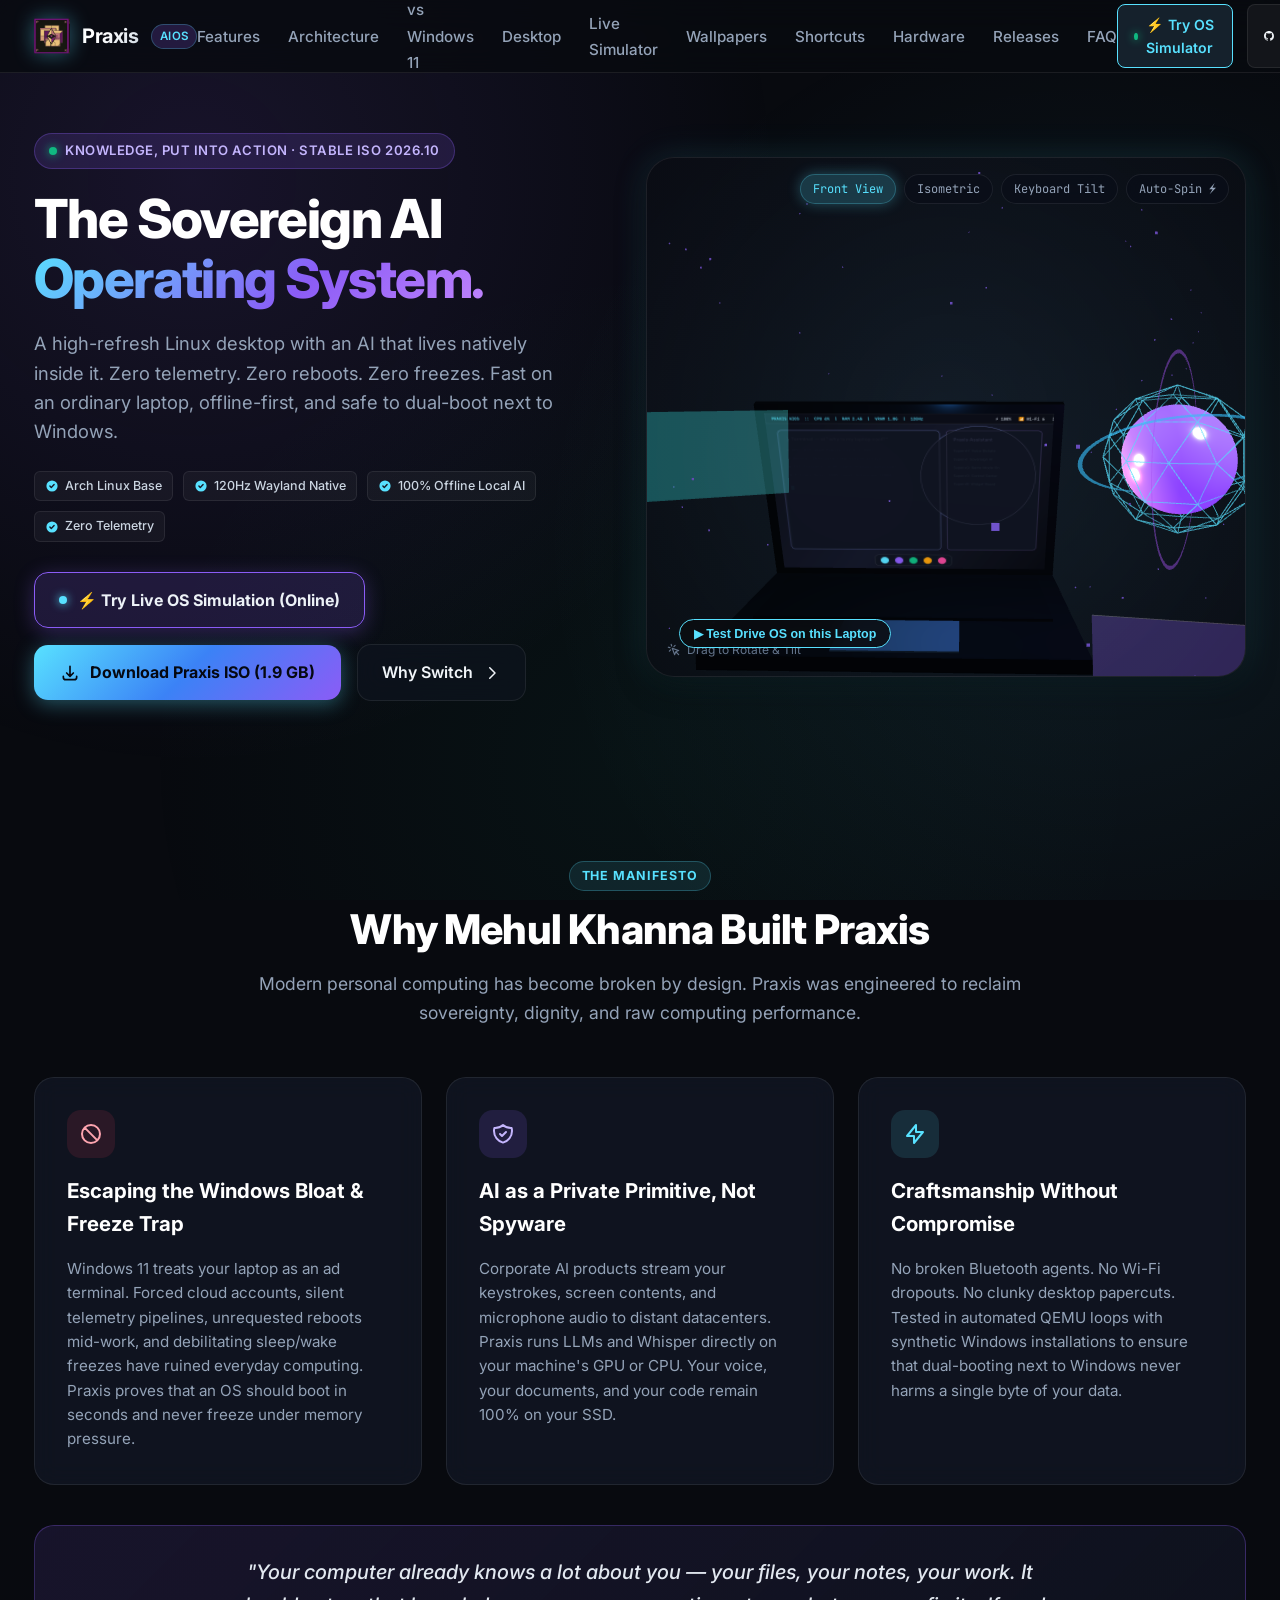
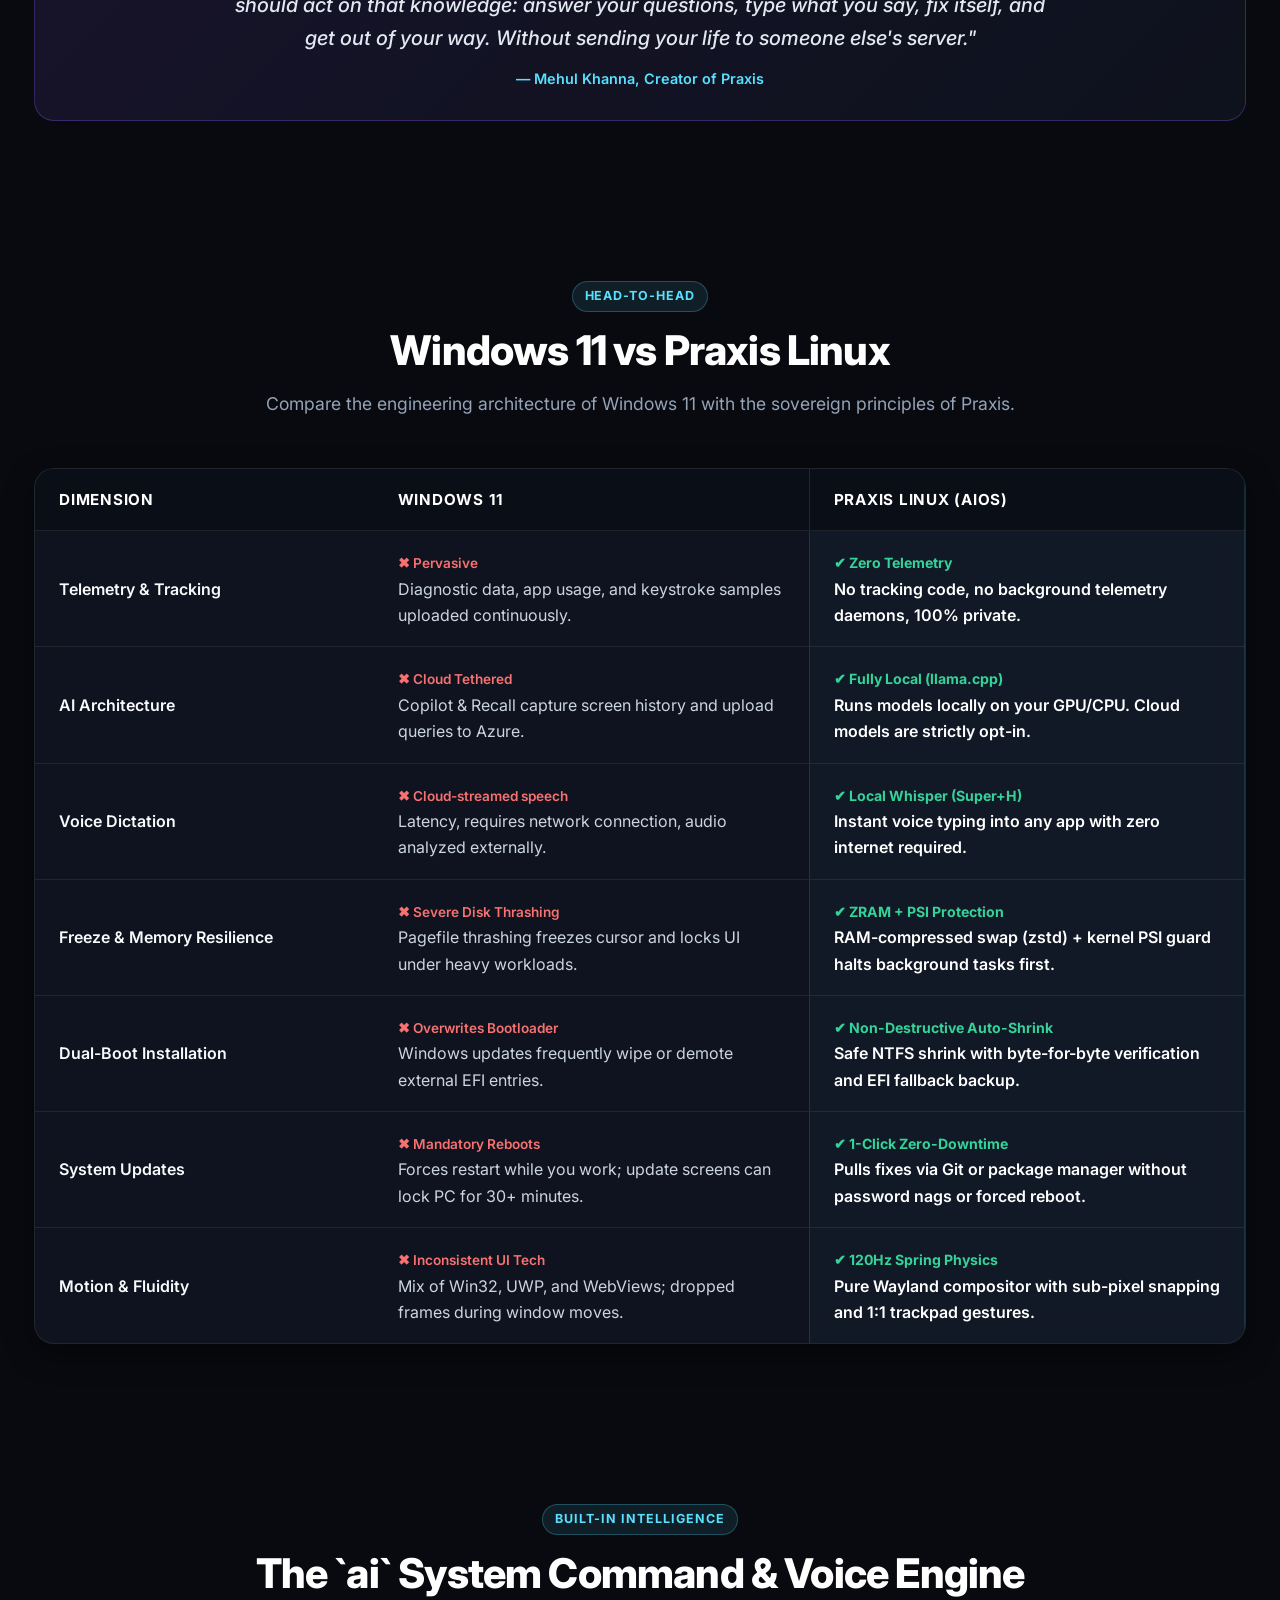
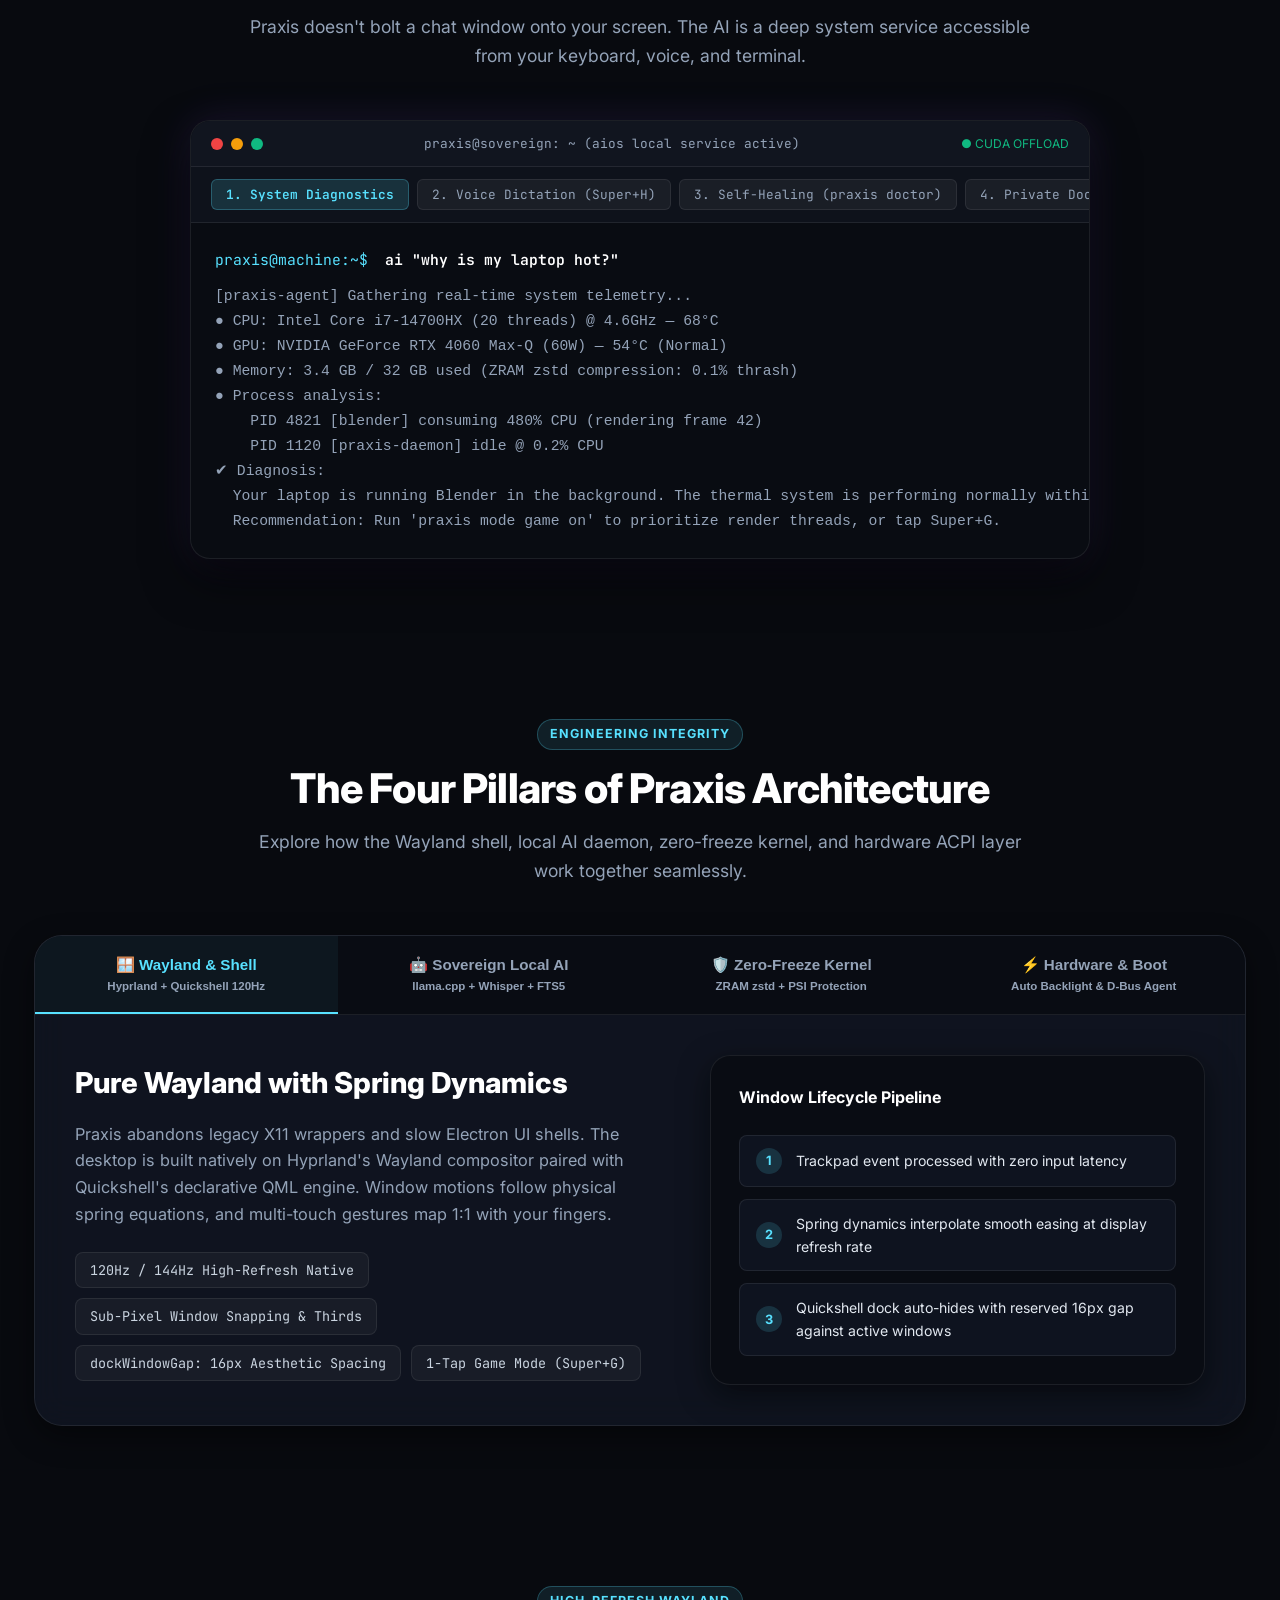
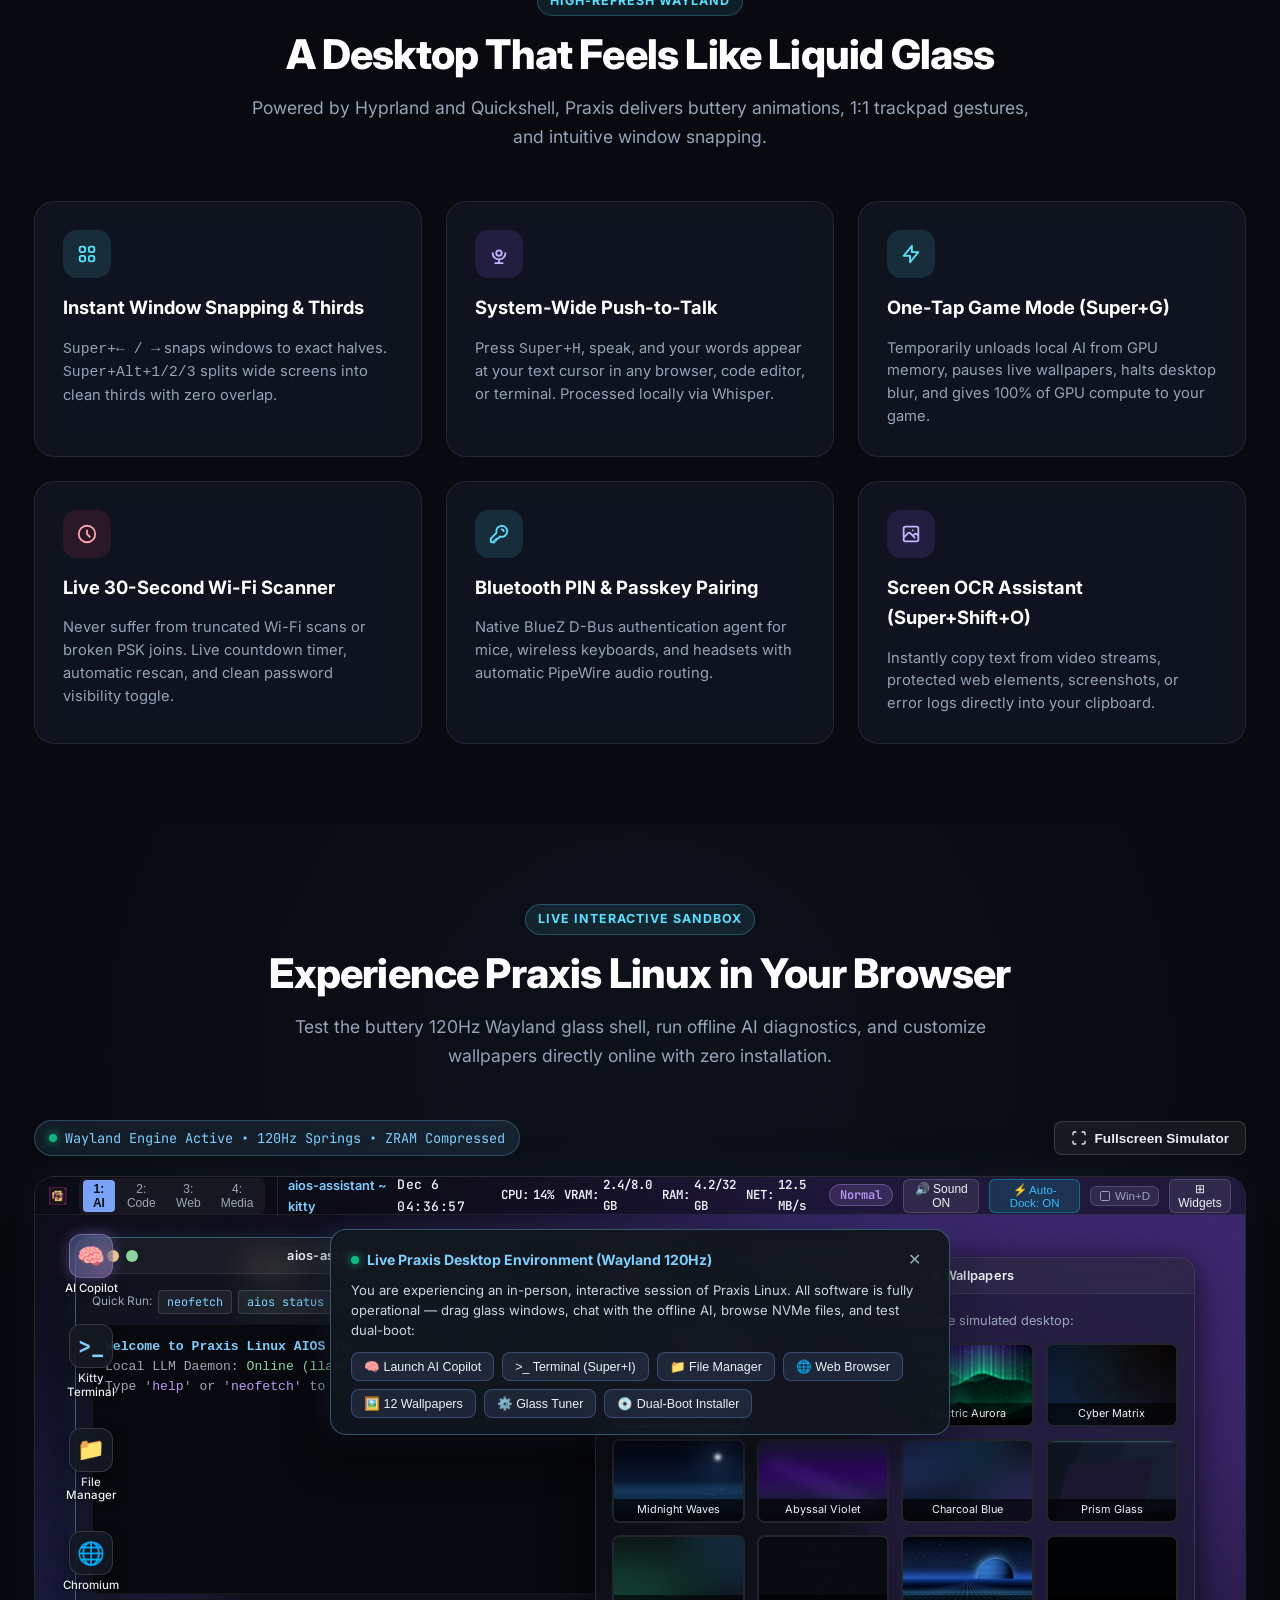
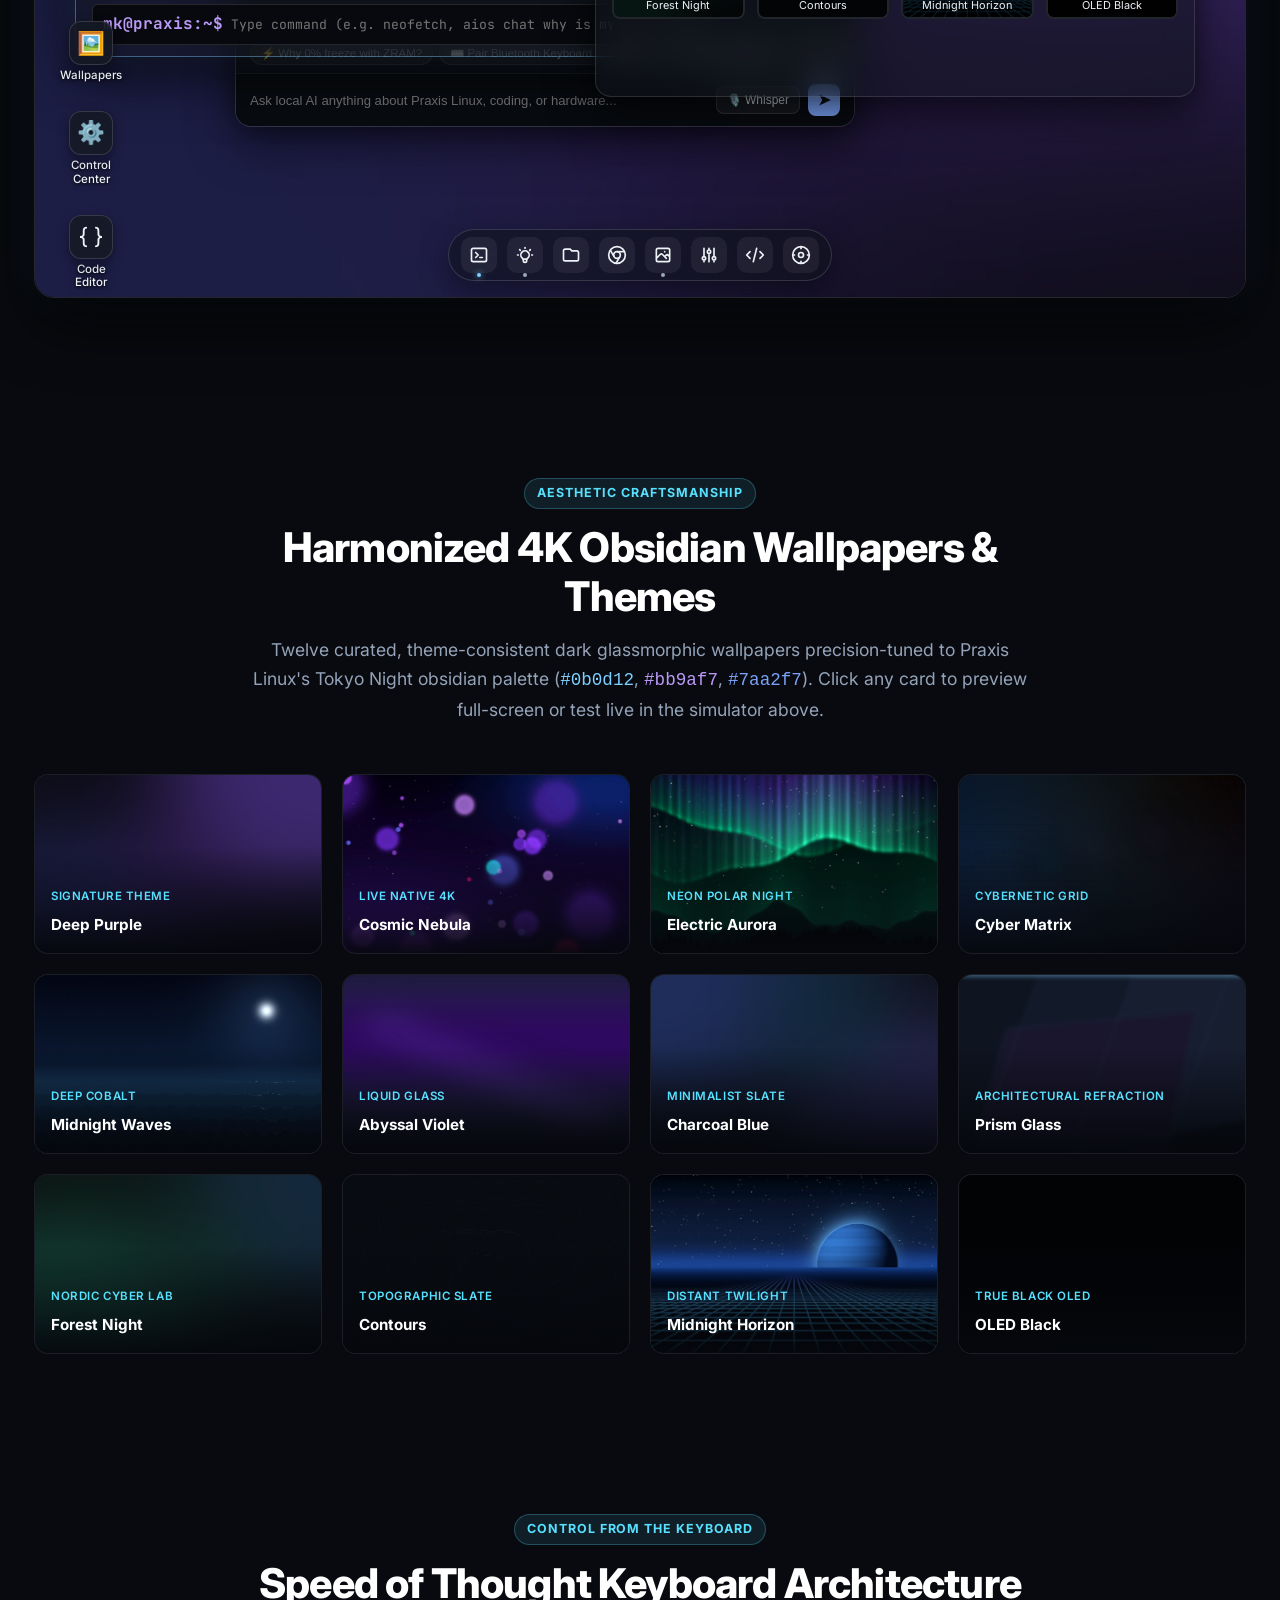
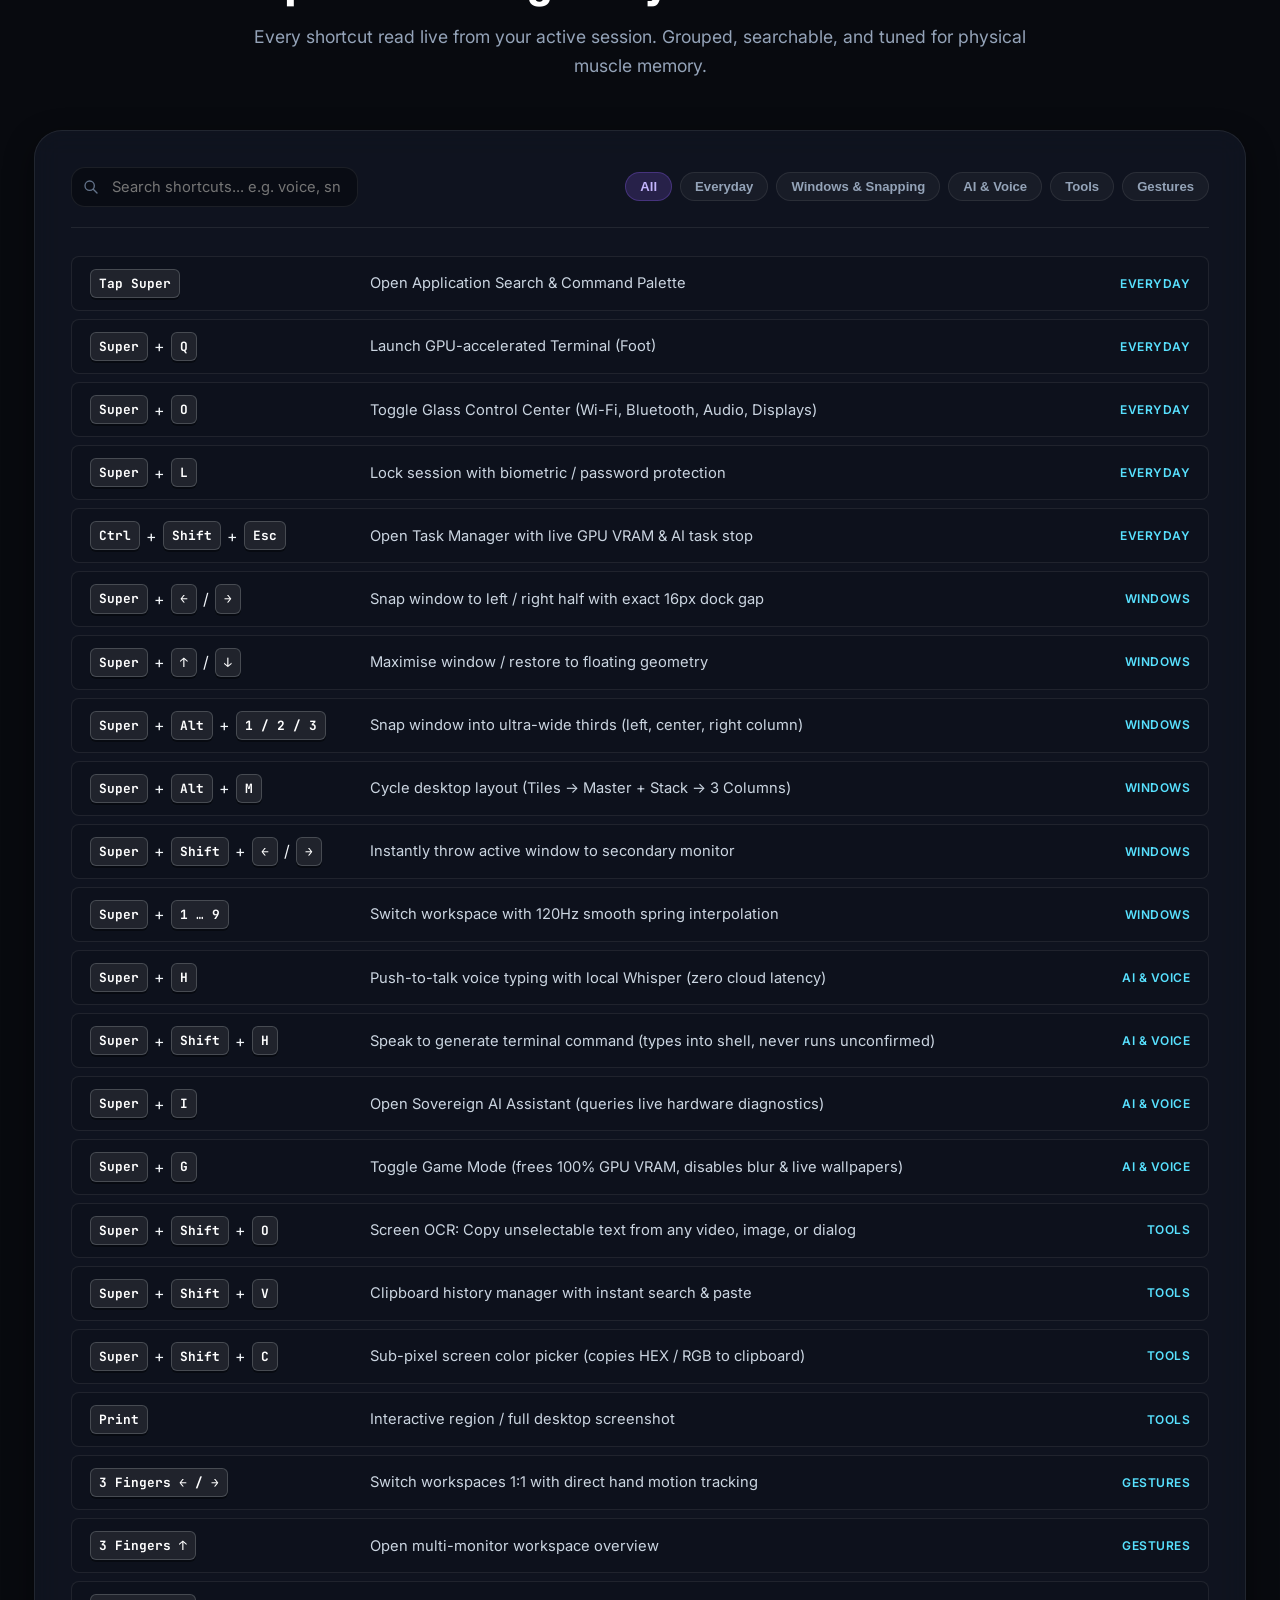
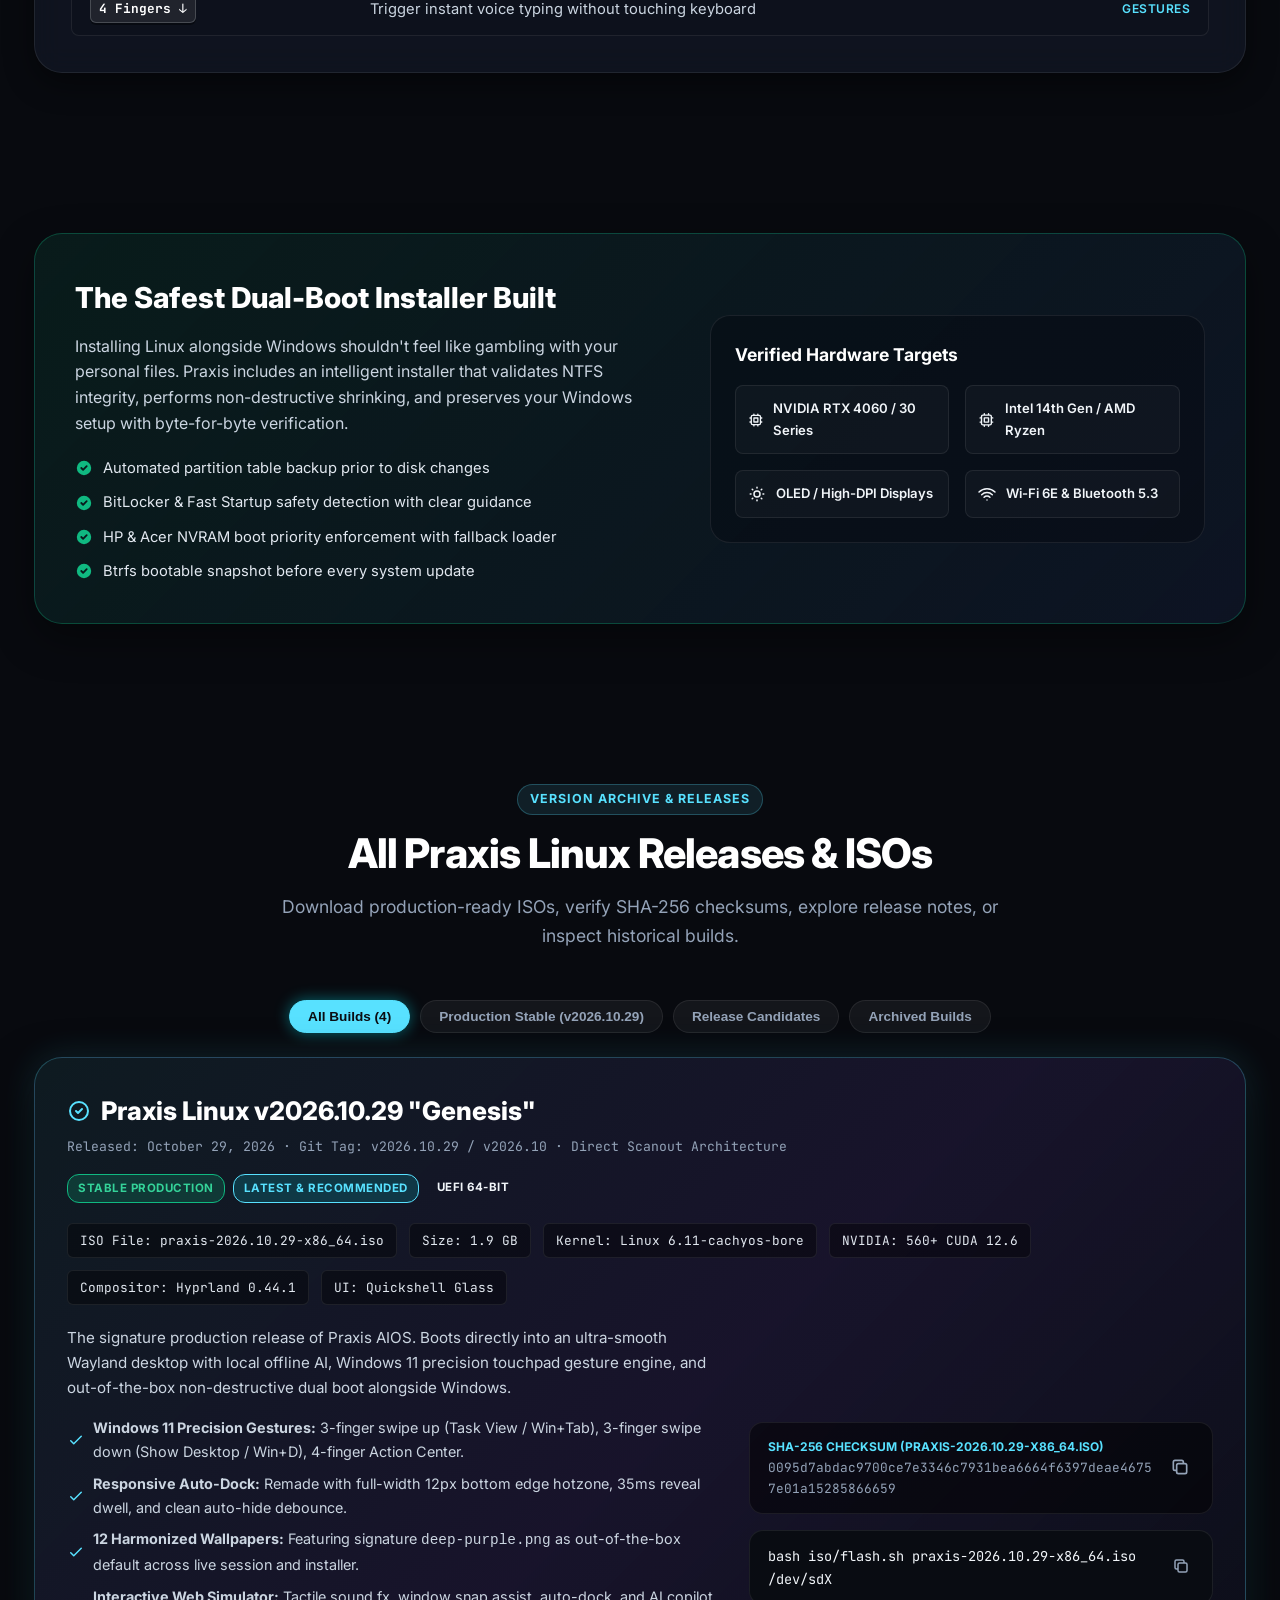
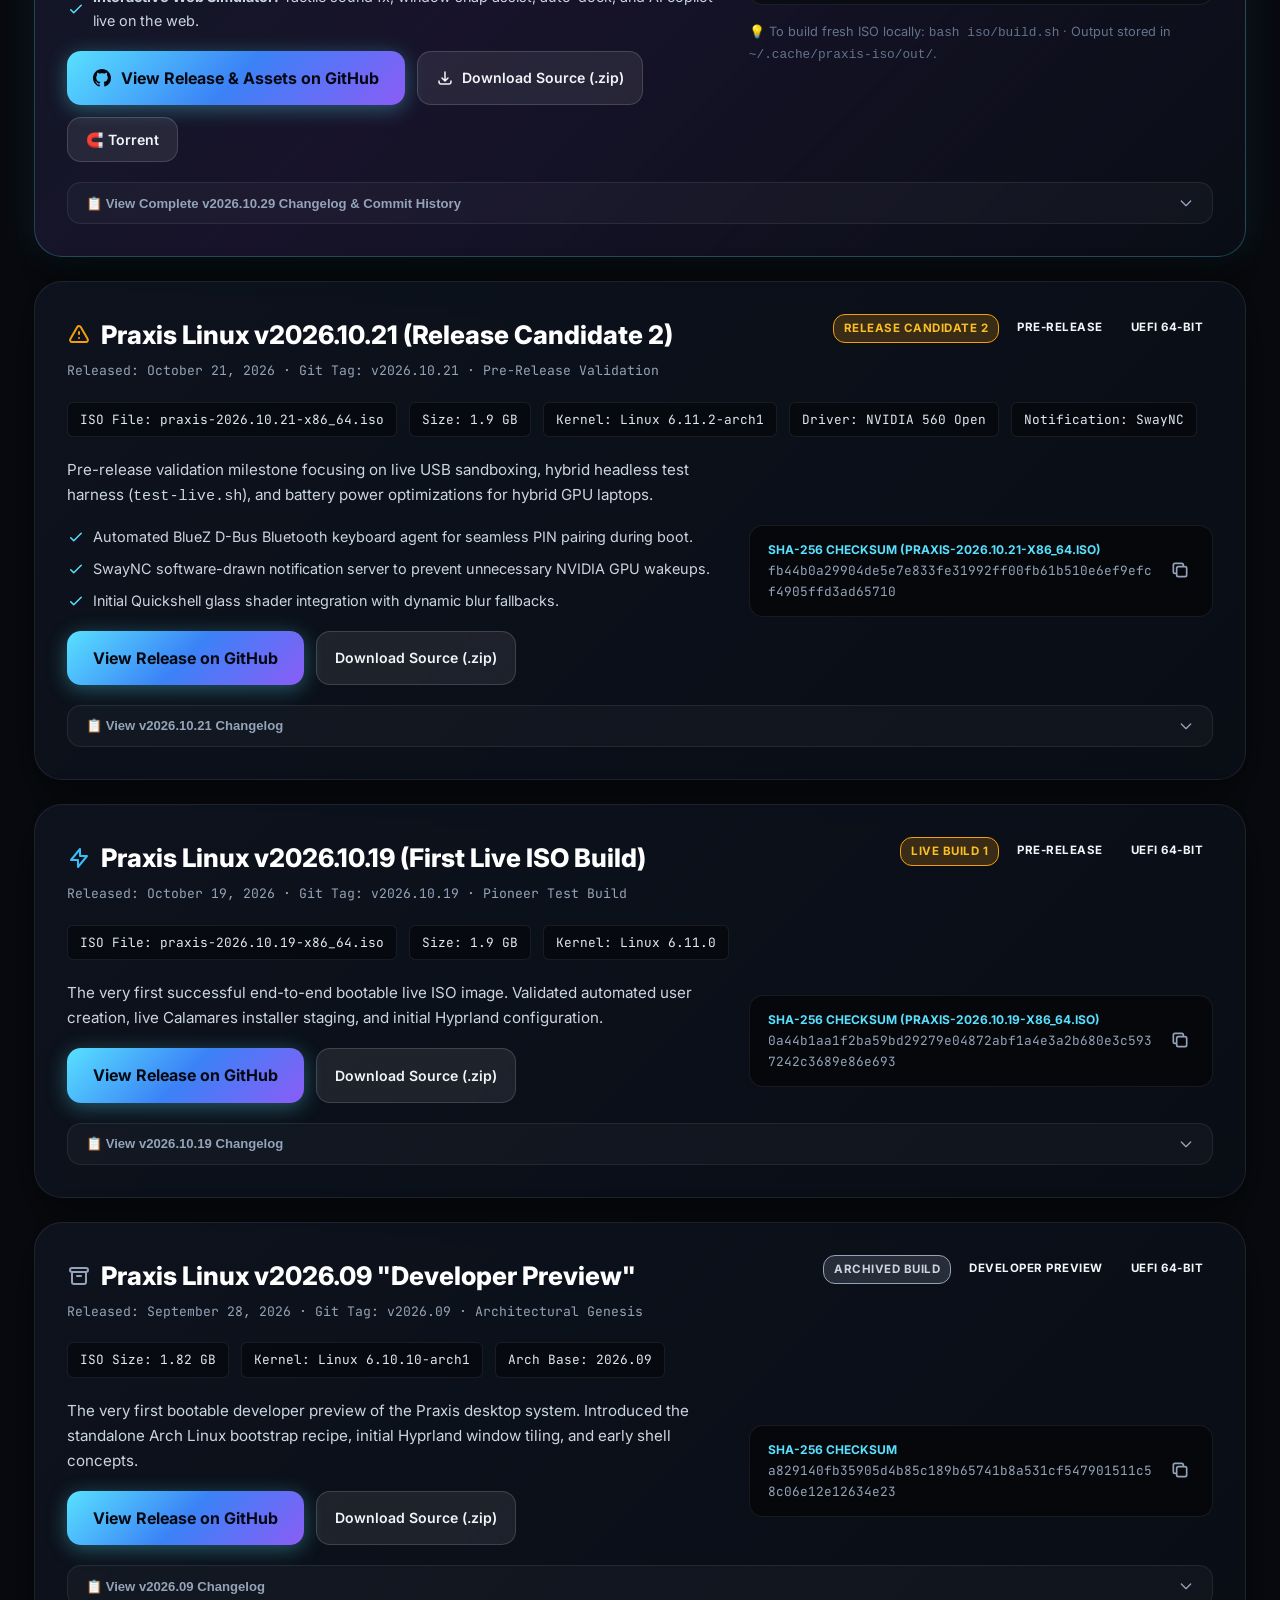
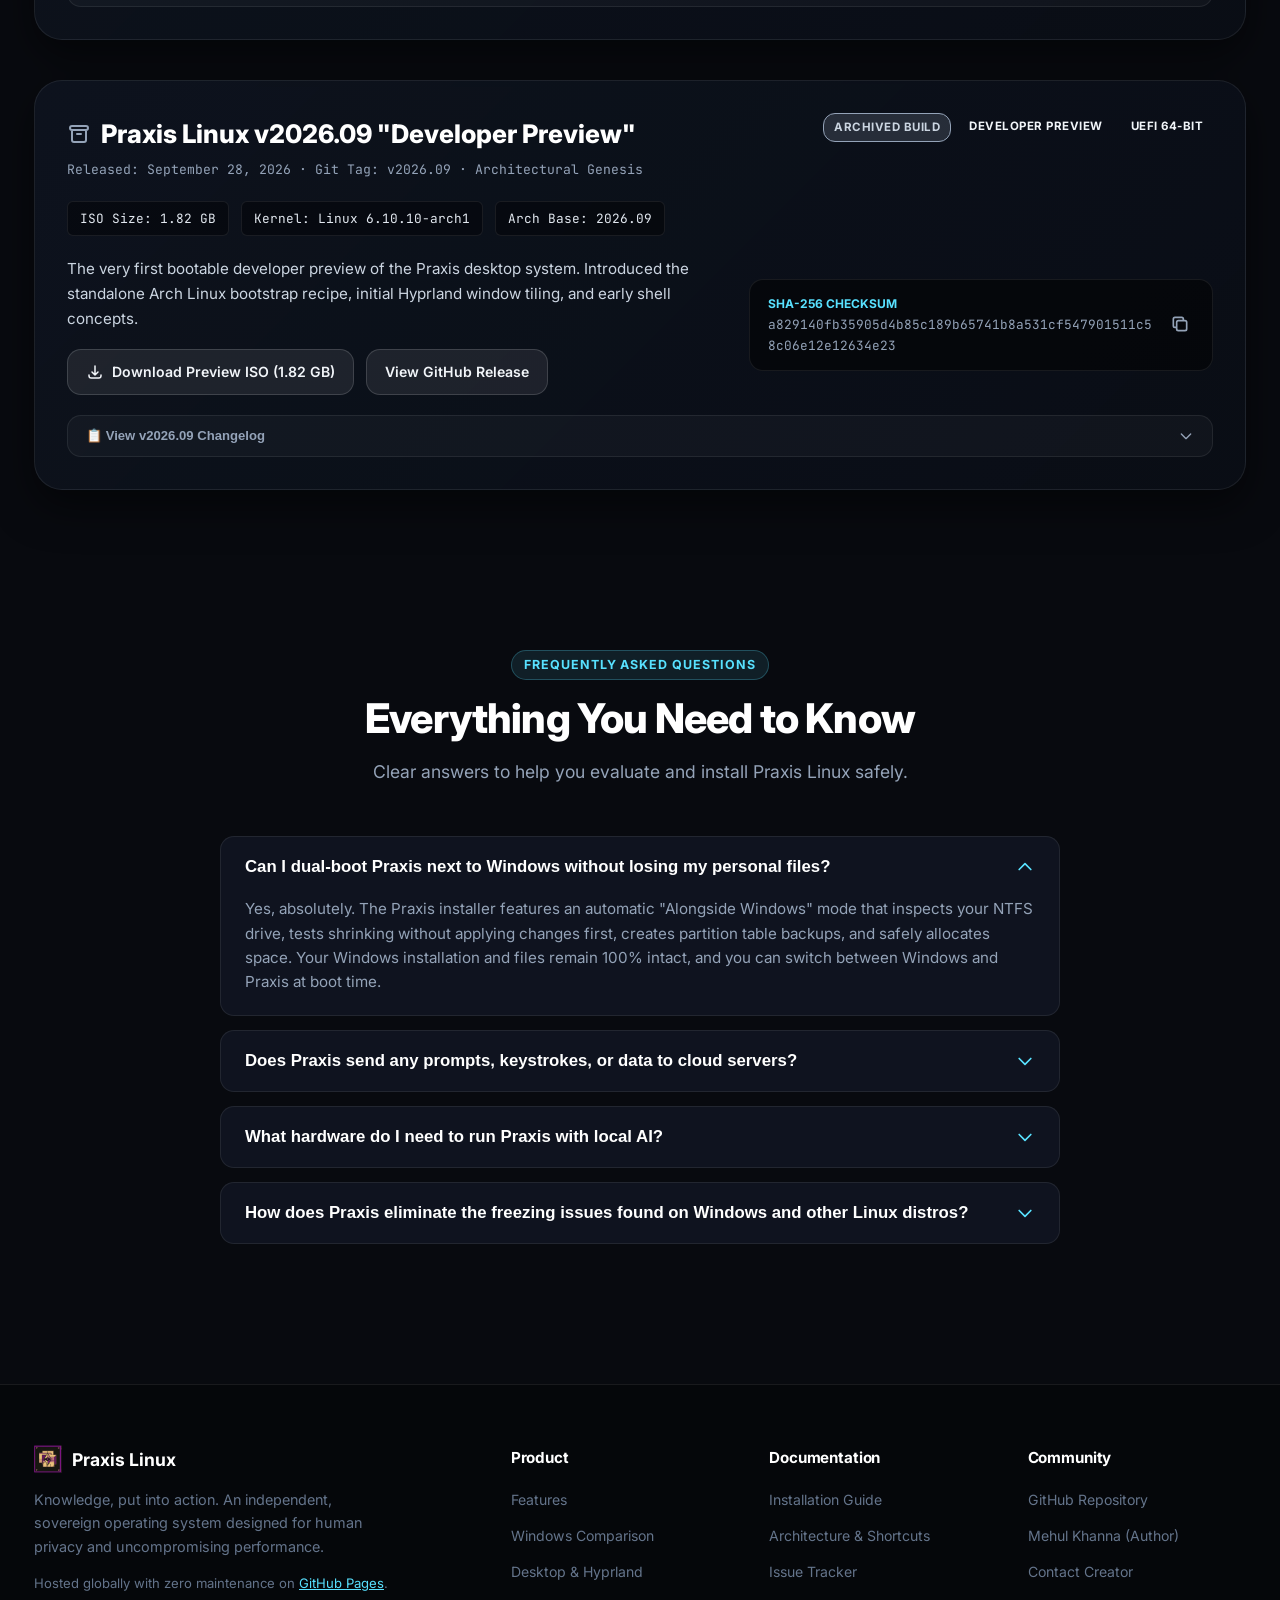
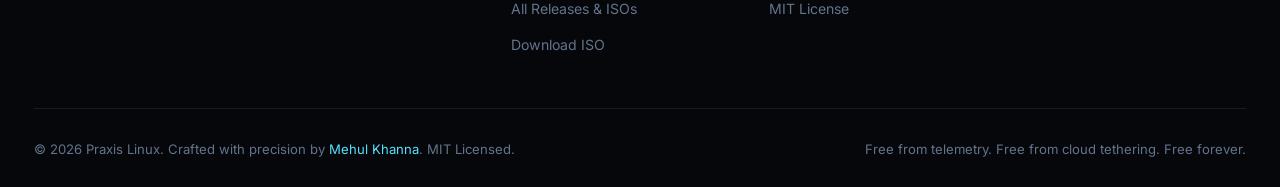
==== commit e8108ee5: "feat(settings): add touchpad sensitivity, scroll factor, gestures, and per-device tuning in Settings" ====
--- a/website/index.html
+++ b/website/index.html
@@ -1035,6 +1035,53 @@
                 <span>Dock Auto-Hide (16px Window Gap)</span>
                 <span style="color: #8bd5a1; font-weight: bold;">Enforced</span>
               </div>
+
+              <!-- Touchpad & Pointer Sensitivity Controls -->
+              <div style="margin: 16px 0 12px; padding-top: 12px; border-top: 1px solid rgba(255,255,255,0.08); font-size: 0.72rem; text-transform: uppercase; letter-spacing: 0.08em; color: var(--sim-teal); font-weight: 600;">
+                Touchpad &amp; Pointer Speed
+              </div>
+
+              <div class="sim-slider-row">
+                <div class="sim-slider-header">
+                  <span>Touchpad Sensitivity</span>
+                  <span id="val-touchpad-sens" class="val">0% (Normal)</span>
+                </div>
+                <input type="range" id="slider-touchpad-sens" min="-1" max="1" step="0.05" value="0">
+              </div>
+
+              <div class="sim-slider-row">
+                <div class="sim-slider-header">
+                  <span>Scroll Speed Factor</span>
+                  <span id="val-scroll-factor" class="val">1.0x</span>
+                </div>
+                <input type="range" id="slider-scroll-factor" min="0.2" max="2.0" step="0.1" value="1.0">
+              </div>
+
+              <div class="sim-toggle-row">
+                <span>Natural Scrolling</span>
+                <input type="checkbox" id="toggle-natural-scroll" style="accent-color: var(--sim-teal); cursor: pointer;">
+              </div>
+
+              <div class="sim-toggle-row">
+                <span>Tap to Click</span>
+                <input type="checkbox" id="toggle-tap-to-click" checked style="accent-color: var(--sim-teal); cursor: pointer;">
+              </div>
+
+              <div class="sim-toggle-row">
+                <span>Multi-Finger Swipes (3 &amp; 4 Fingers)</span>
+                <input type="checkbox" id="toggle-touch-gestures" checked style="accent-color: var(--sim-teal); cursor: pointer;">
+              </div>
+
+              <div style="margin-top: 12px; padding: 8px 10px; background: rgba(0, 240, 255, 0.05); border: 1px solid rgba(0, 240, 255, 0.15); border-radius: 8px; font-size: 0.72rem; color: #a0aec0;">
+                <div style="display: flex; align-items: center; justify-content: space-between; margin-bottom: 4px;">
+                  <span style="font-weight: 600; color: #e2e8f0;">Detected Touchpads:</span>
+                  <span style="color: var(--sim-teal); font-size: 0.68rem; font-family: var(--font-mono);">hyprctl devices</span>
+                </div>
+                <div style="font-family: var(--font-mono); font-size: 0.68rem; color: #94a3b8; line-height: 1.5;">
+                  • ASUS Precision Touchpad (Active · 0.00)<br>
+                  • Synaptics / Generic Touchpad (Active · 0.00)
+                </div>
+              </div>
             </div>
           </div>
 
--- a/website/css/simulator.css
+++ b/website/css/simulator.css
@@ -526,8 +526,9 @@
 /* Control Center Window */
 #sim-win-control {
   width: 440px;
-  height: 380px;
-  top: 130px;
+  height: 520px;
+  max-height: 85vh;
+  top: 100px;
   left: 320px;
 }
 
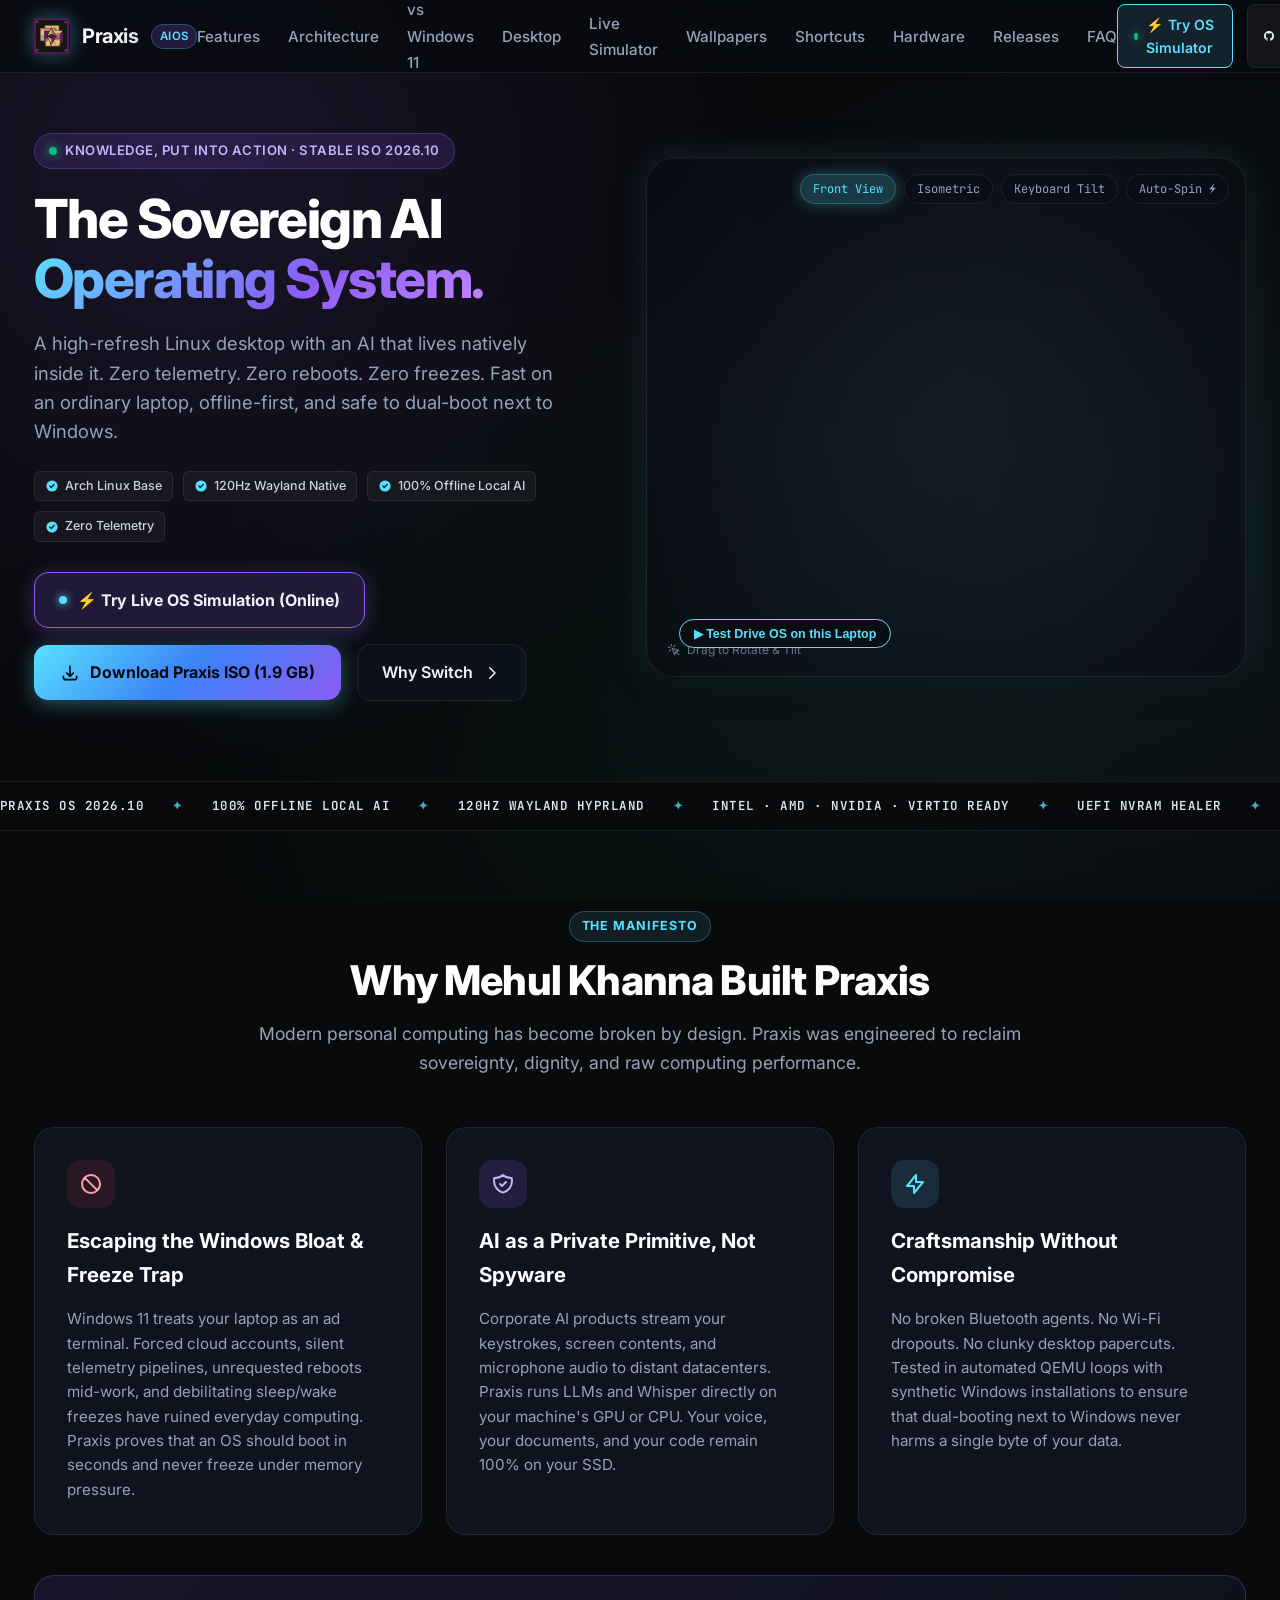
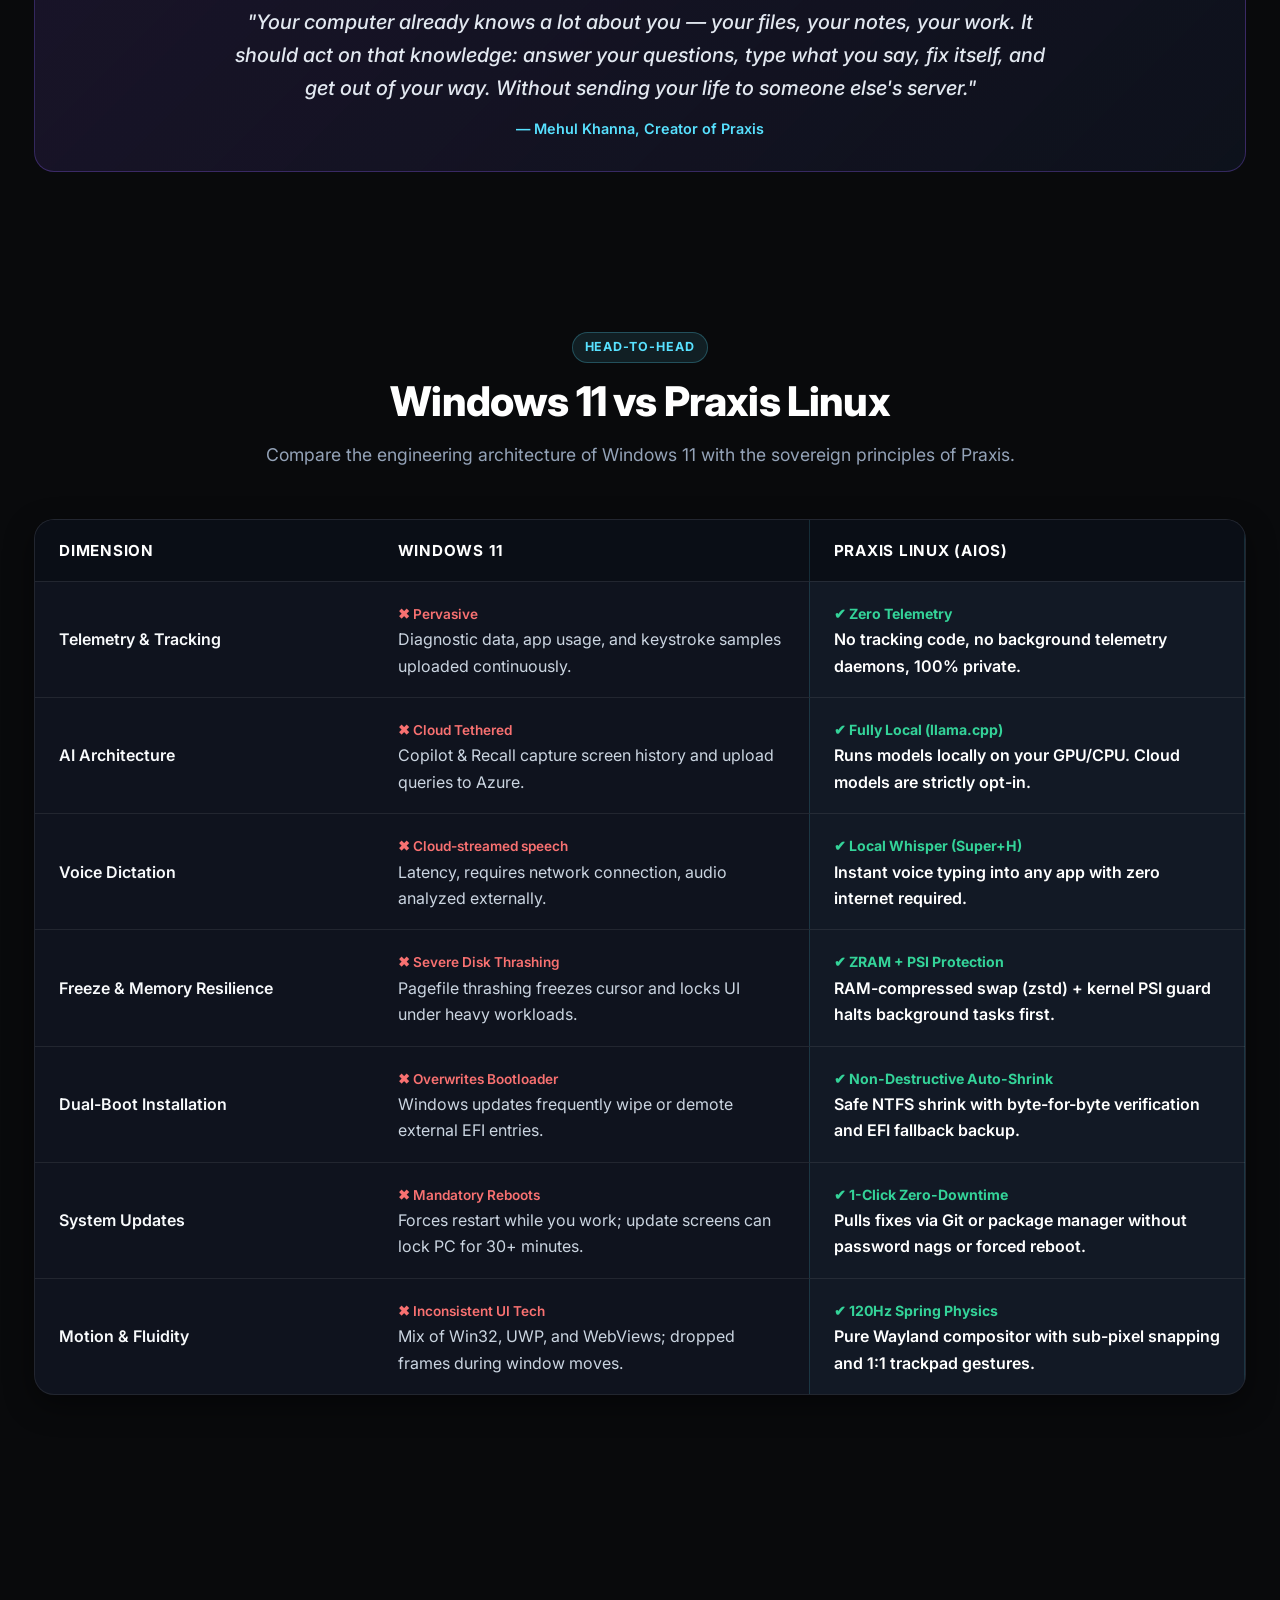
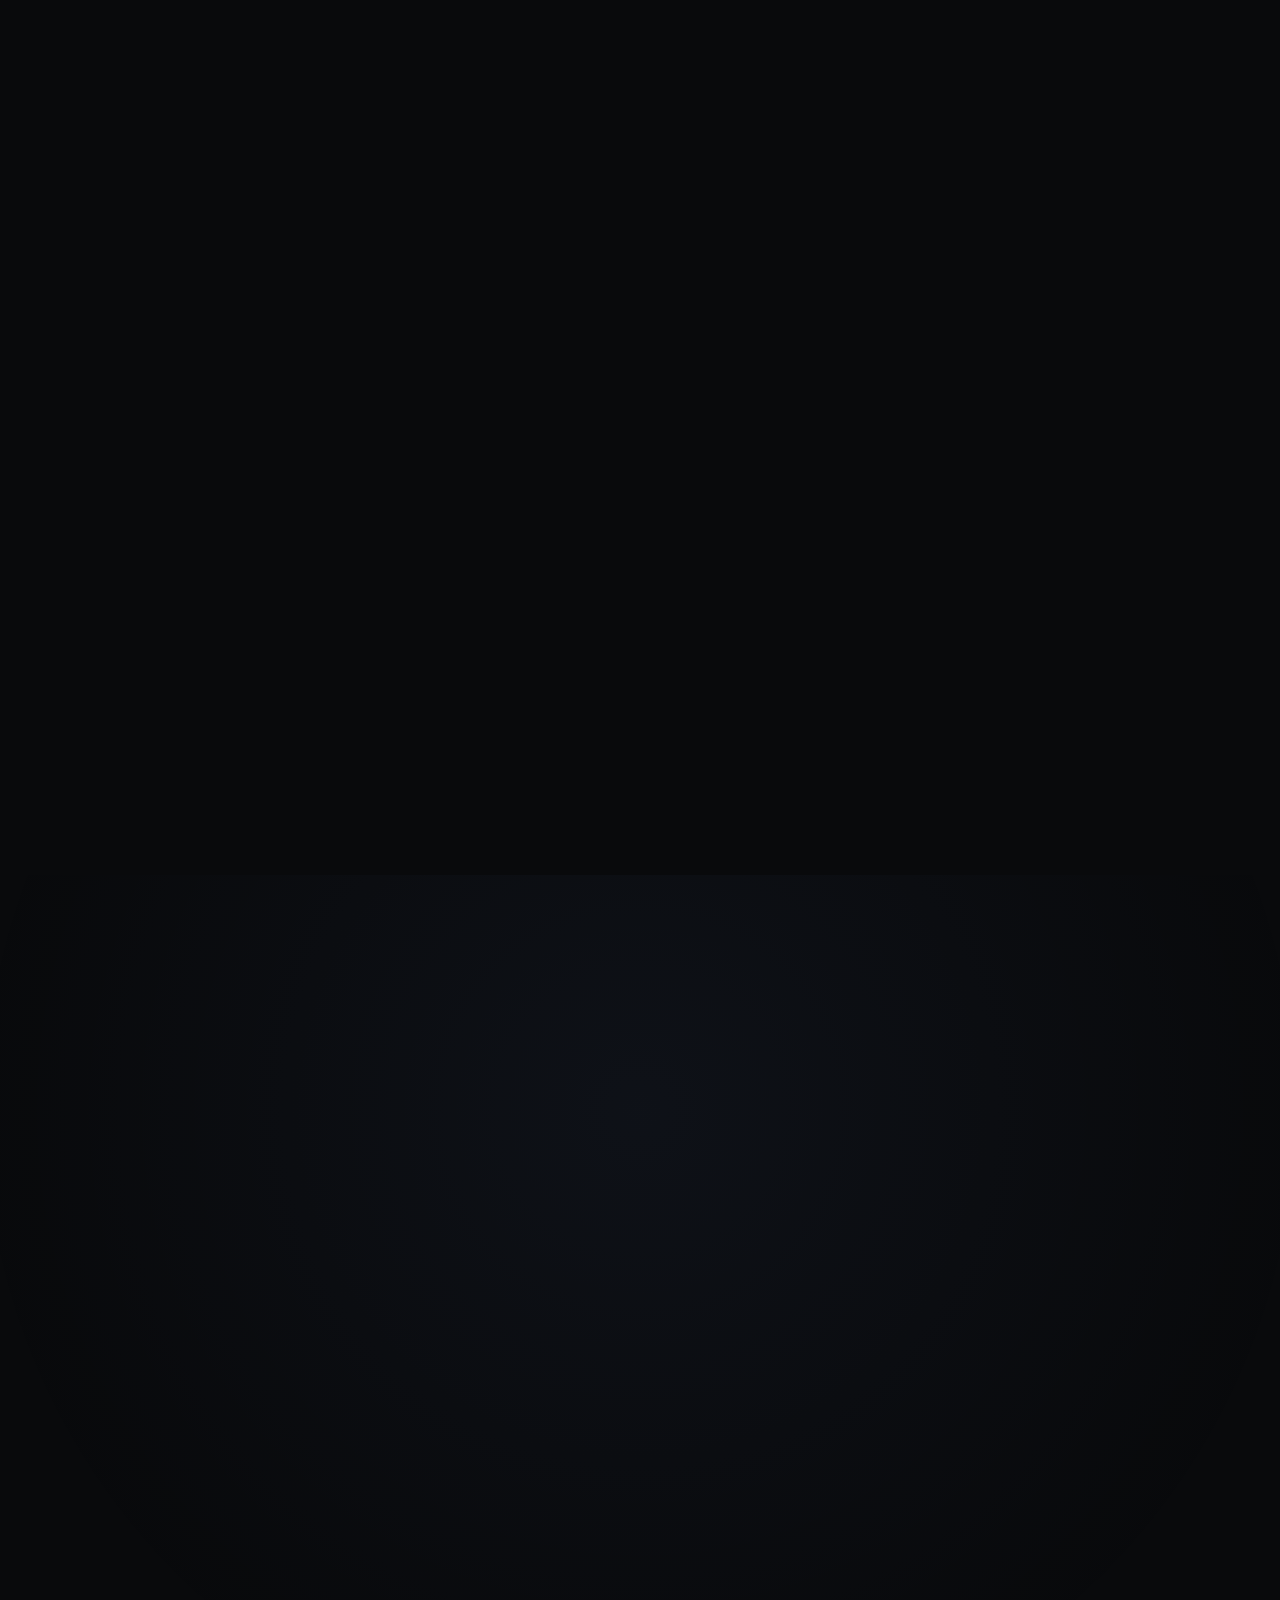
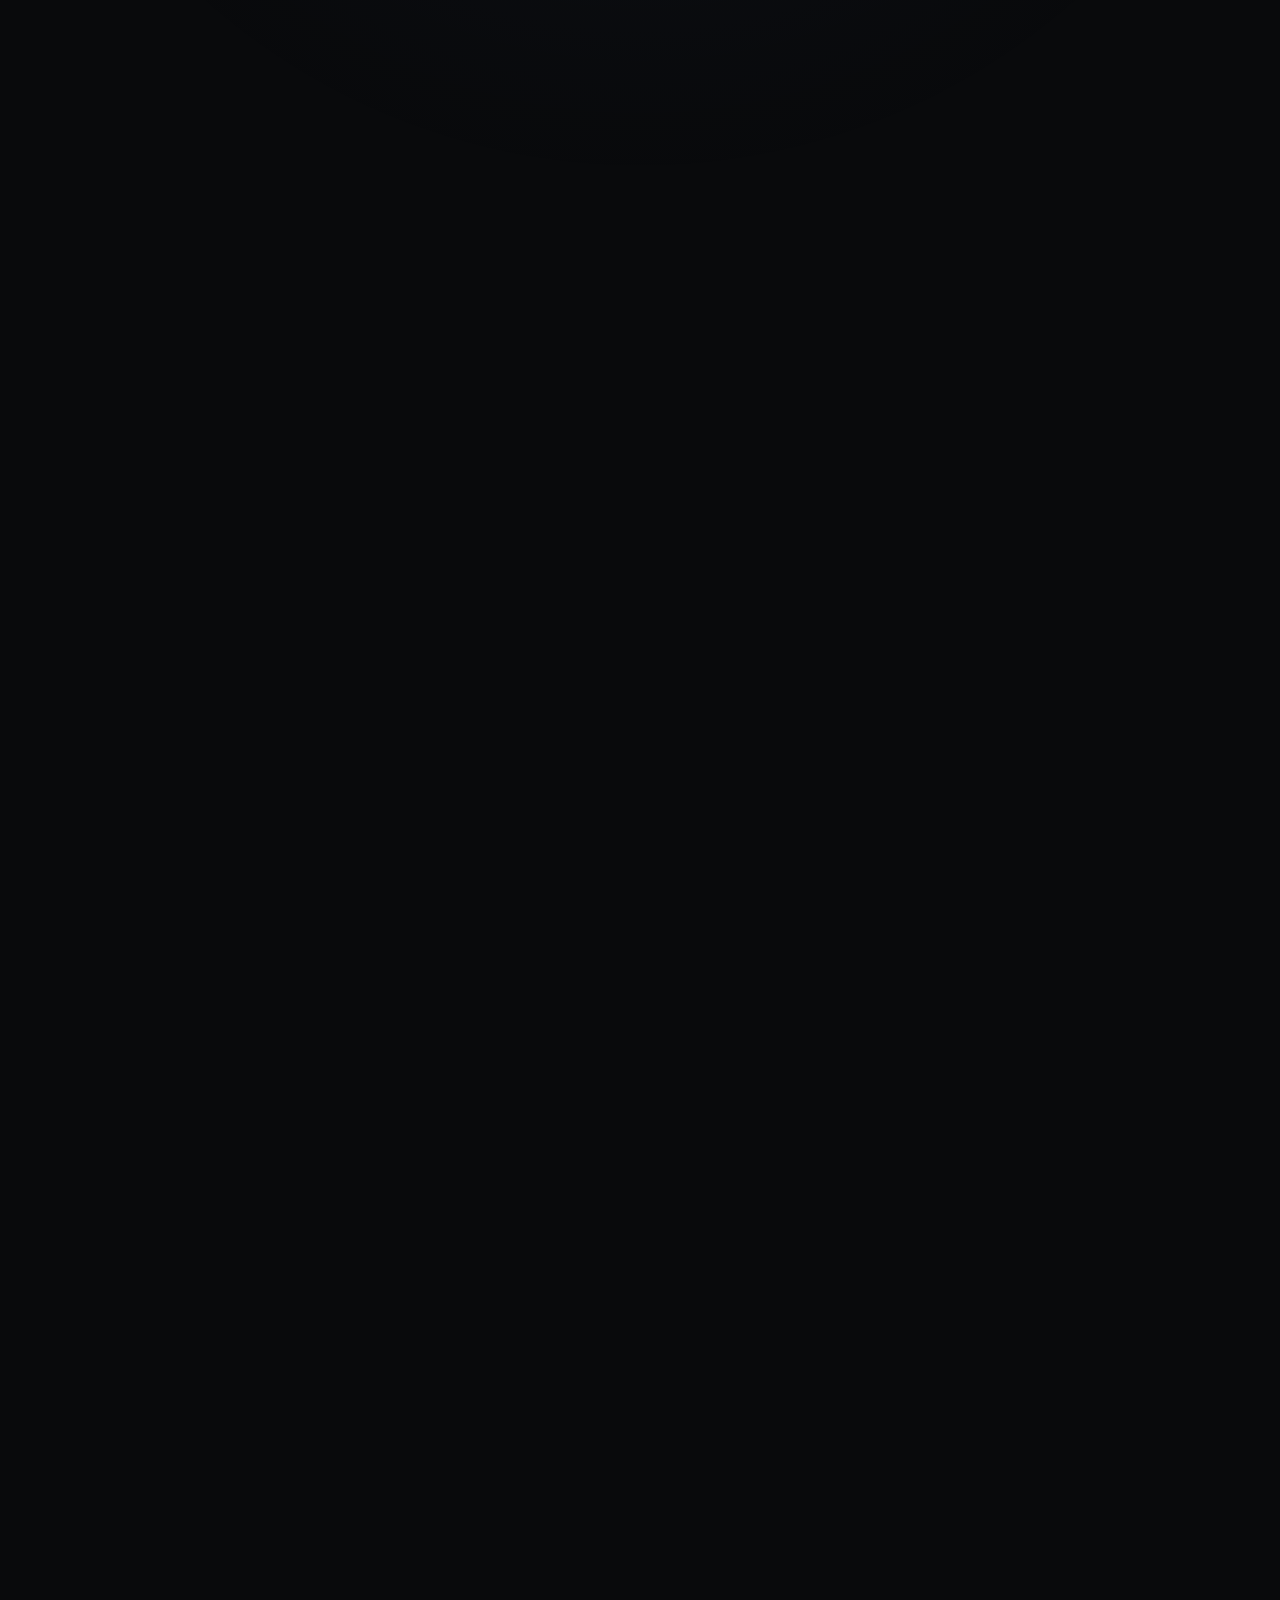
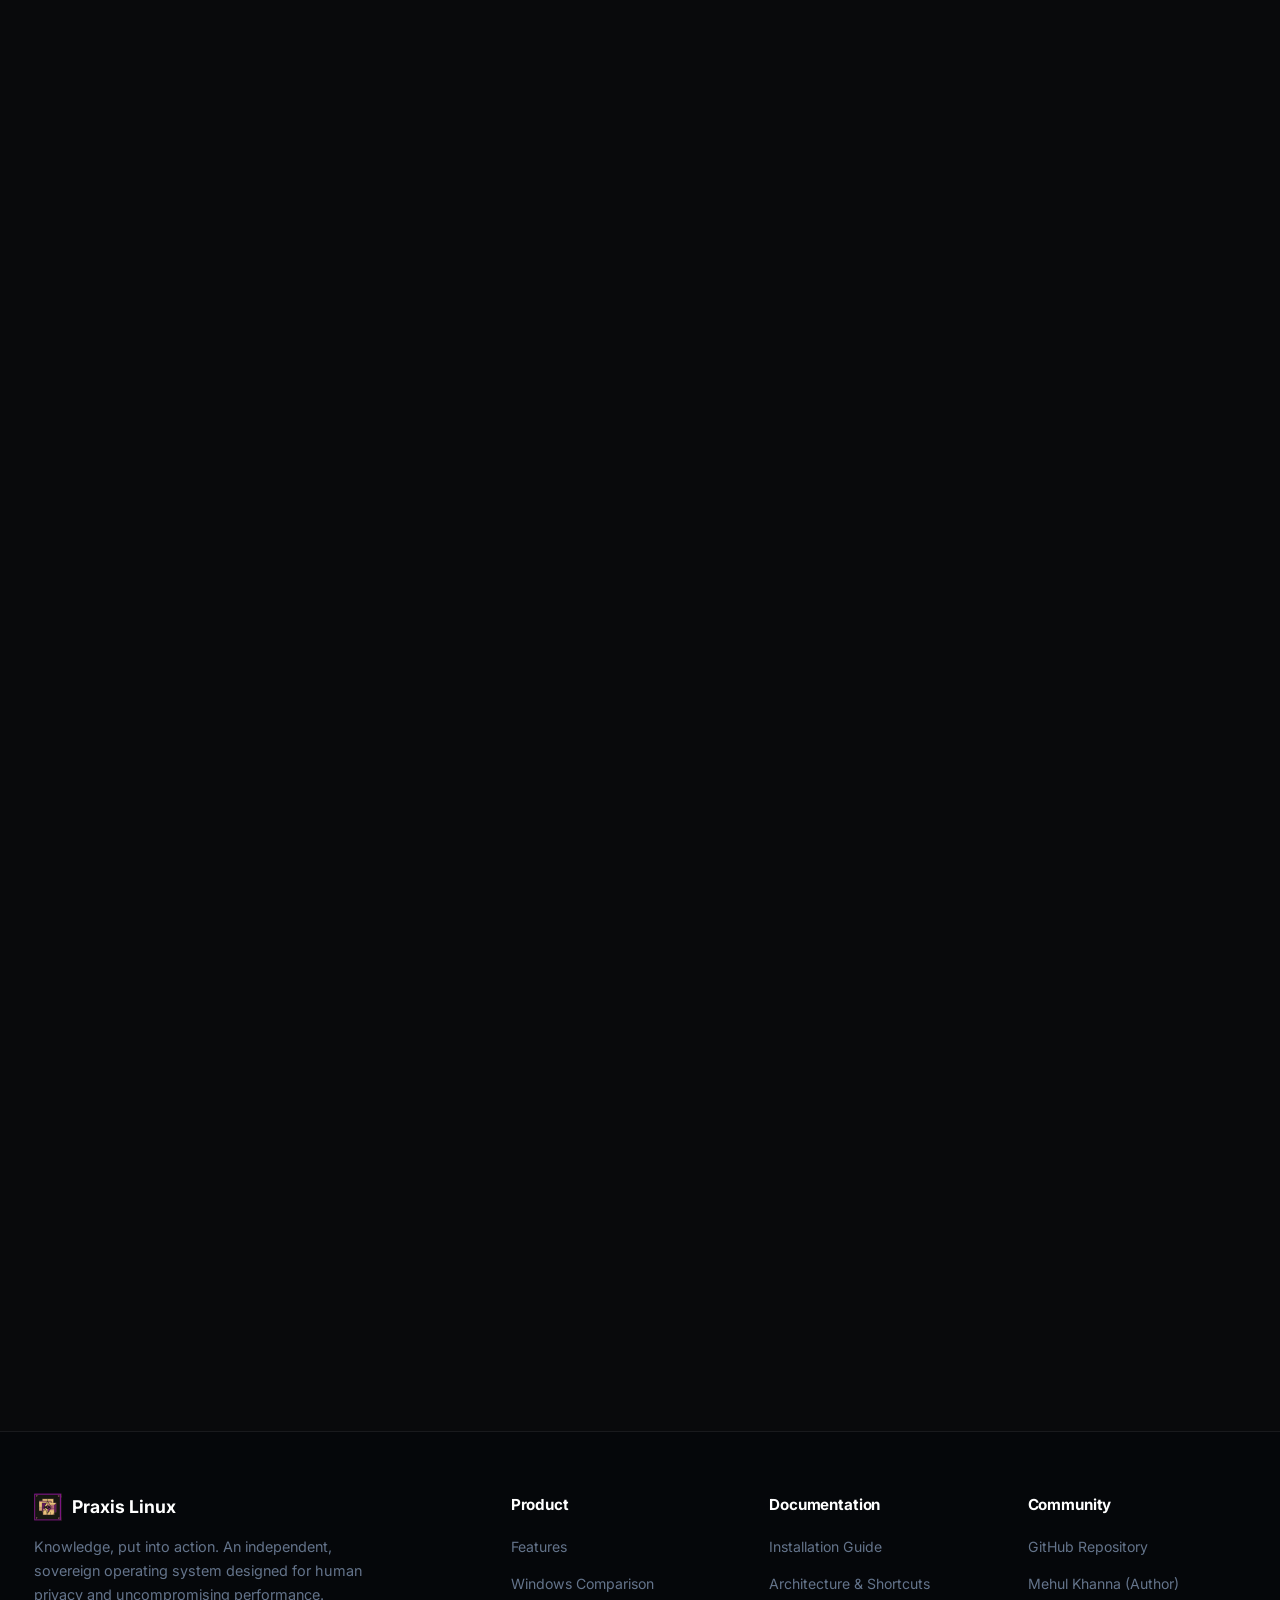
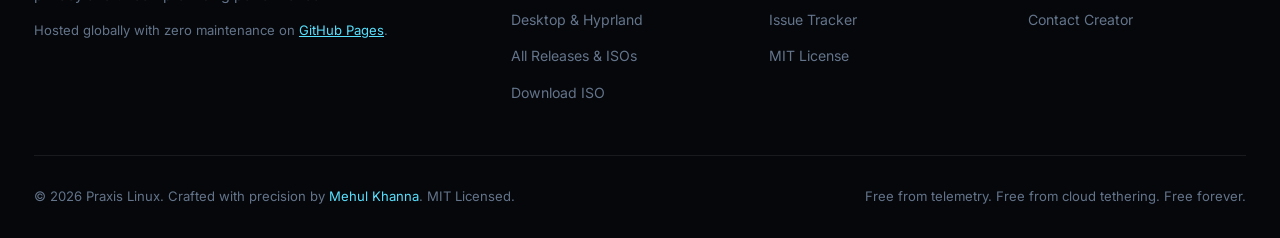
==== commit 00ecae87: "perf(website): PRX-WEB-010 pause offscreen WebGL render loop, defer Three.js bundle, and async decod" ====
--- a/website/index.html
+++ b/website/index.html
@@ -78,7 +78,7 @@
   <header class="site-header">
     <div class="container nav-wrap">
       <a href="#" class="brand">
-        <img src="assets/praxis.svg" alt="Praxis Logo" class="brand-icon">
+        <img src="assets/praxis.svg" alt="Praxis Logo" class="brand-icon" decoding="async">
         <span class="brand-name">Praxis</span>
         <span class="brand-badge">AIOS</span>
       </a>
@@ -198,6 +198,28 @@
       </div>
     </div>
   </section>
+
+  <!-- Tigranz-Inspired Kinetic Hardware & Capability Marquee -->
+  <div class="kinetic-marquee" aria-label="System Specifications Ticker">
+    <div class="kinetic-track">
+      <span>PRAXIS OS 2026.10</span><span class="kinetic-sep">✦</span>
+      <span>100% OFFLINE LOCAL AI</span><span class="kinetic-sep">✦</span>
+      <span>120HZ WAYLAND HYPRLAND</span><span class="kinetic-sep">✦</span>
+      <span>INTEL · AMD · NVIDIA · VIRTIO READY</span><span class="kinetic-sep">✦</span>
+      <span>UEFI NVRAM HEALER</span><span class="kinetic-sep">✦</span>
+      <span>ZERO TELEMETRY</span><span class="kinetic-sep">✦</span>
+      <span>WINDOWS DUAL-BOOT SAFE</span><span class="kinetic-sep">✦</span>
+      <span>BTRFS ATOMIC SNAPSHOTS</span><span class="kinetic-sep">✦</span>
+      <span>PRAXIS OS 2026.10</span><span class="kinetic-sep">✦</span>
+      <span>100% OFFLINE LOCAL AI</span><span class="kinetic-sep">✦</span>
+      <span>120HZ WAYLAND HYPRLAND</span><span class="kinetic-sep">✦</span>
+      <span>INTEL · AMD · NVIDIA · VIRTIO READY</span><span class="kinetic-sep">✦</span>
+      <span>UEFI NVRAM HEALER</span><span class="kinetic-sep">✦</span>
+      <span>ZERO TELEMETRY</span><span class="kinetic-sep">✦</span>
+      <span>WINDOWS DUAL-BOOT SAFE</span><span class="kinetic-sep">✦</span>
+      <span>BTRFS ATOMIC SNAPSHOTS</span><span class="kinetic-sep">✦</span>
+    </div>
+  </div>
 
   <!-- Creator's Intent & Philosophy (The Manifesto) -->
   <section id="philosophy">
@@ -682,7 +704,7 @@
           <!-- Topbar -->
           <div class="sim-topbar">
             <div class="sim-topbar-left">
-              <img src="assets/praxis.svg" alt="Praxis Logo" class="sim-top-logo" id="sim-app-drawer-toggle" title="Application Launcher (Super)">
+              <img src="assets/praxis.svg" alt="Praxis Logo" class="sim-top-logo" id="sim-app-drawer-toggle" title="Application Launcher (Super)" decoding="async" loading="lazy">
               <div class="sim-workspaces">
                 <button class="sim-ws-btn active" data-ws="1">1: AI</button>
                 <button class="sim-ws-btn" data-ws="2">2: Code</button>
@@ -947,51 +969,51 @@
               </p>
               <div class="sim-wp-grid">
                 <div class="sim-wp-thumb active" data-wp="assets/wallpapers/deep-purple.png" data-title="Deep Purple (Praxis Velvet)">
-                  <img src="assets/wallpapers/deep-purple.png" alt="Deep Purple">
+                  <img src="assets/wallpapers/deep-purple.png" alt="Deep Purple" decoding="async" loading="lazy">
                   <span class="sim-wp-label">Deep Purple</span>
                 </div>
                 <div class="sim-wp-thumb" data-wp="assets/wallpapers/cosmic-nebula.jpg" data-title="Cosmic Nebula (Interstellar Violet)">
-                  <img src="assets/wallpapers/cosmic-nebula.jpg" alt="Cosmic Nebula">
+                  <img src="assets/wallpapers/cosmic-nebula.jpg" alt="Cosmic Nebula" decoding="async" loading="lazy">
                   <span class="sim-wp-label">Cosmic Nebula</span>
                 </div>
                 <div class="sim-wp-thumb" data-wp="assets/wallpapers/electric-aurora.jpg" data-title="Electric Aurora (Arctic Cyan)">
-                  <img src="assets/wallpapers/electric-aurora.jpg" alt="Electric Aurora">
+                  <img src="assets/wallpapers/electric-aurora.jpg" alt="Electric Aurora" decoding="async" loading="lazy">
                   <span class="sim-wp-label">Electric Aurora</span>
                 </div>
                 <div class="sim-wp-thumb" data-wp="assets/wallpapers/cyber-matrix.jpg" data-title="Cyber Matrix (Neural Vector)">
-                  <img src="assets/wallpapers/cyber-matrix.jpg" alt="Cyber Matrix">
+                  <img src="assets/wallpapers/cyber-matrix.jpg" alt="Cyber Matrix" decoding="async" loading="lazy">
                   <span class="sim-wp-label">Cyber Matrix</span>
                 </div>
                 <div class="sim-wp-thumb" data-wp="assets/wallpapers/midnight-waves.jpg" data-title="Midnight Waves (Oceanic Silk)">
-                  <img src="assets/wallpapers/midnight-waves.jpg" alt="Midnight Waves">
+                  <img src="assets/wallpapers/midnight-waves.jpg" alt="Midnight Waves" decoding="async" loading="lazy">
                   <span class="sim-wp-label">Midnight Waves</span>
                 </div>
                 <div class="sim-wp-thumb" data-wp="assets/wallpapers/abyssal-violet.jpg" data-title="Abyssal Violet (Liquid Silk)">
-                  <img src="assets/wallpapers/abyssal-violet.jpg" alt="Abyssal Violet">
+                  <img src="assets/wallpapers/abyssal-violet.jpg" alt="Abyssal Violet" decoding="async" loading="lazy">
                   <span class="sim-wp-label">Abyssal Violet</span>
                 </div>
                 <div class="sim-wp-thumb" data-wp="assets/wallpapers/charcoal-blue.png" data-title="Charcoal Blue (Tokyo Night)">
-                  <img src="assets/wallpapers/charcoal-blue.png" alt="Charcoal Blue">
+                  <img src="assets/wallpapers/charcoal-blue.png" alt="Charcoal Blue" decoding="async" loading="lazy">
                   <span class="sim-wp-label">Charcoal Blue</span>
                 </div>
                 <div class="sim-wp-thumb" data-wp="assets/wallpapers/prism-glass.jpg" data-title="Prism Glass (Frosted Facets)">
-                  <img src="assets/wallpapers/prism-glass.jpg" alt="Prism Glass">
+                  <img src="assets/wallpapers/prism-glass.jpg" alt="Prism Glass" decoding="async" loading="lazy">
                   <span class="sim-wp-label">Prism Glass</span>
                 </div>
                 <div class="sim-wp-thumb" data-wp="assets/wallpapers/forest-night.png" data-title="Forest Night (Obsidian Pine)">
-                  <img src="assets/wallpapers/forest-night.png" alt="Forest Night">
+                  <img src="assets/wallpapers/forest-night.png" alt="Forest Night" decoding="async" loading="lazy">
                   <span class="sim-wp-label">Forest Night</span>
                 </div>
                 <div class="sim-wp-thumb" data-wp="assets/wallpapers/contours.jpg" data-title="Contours (Minimalist Topo)">
-                  <img src="assets/wallpapers/contours.jpg" alt="Contours">
+                  <img src="assets/wallpapers/contours.jpg" alt="Contours" decoding="async" loading="lazy">
                   <span class="sim-wp-label">Contours</span>
                 </div>
                 <div class="sim-wp-thumb" data-wp="assets/wallpapers/midnight-horizon.jpg" data-title="Midnight Horizon (Electric Twilight)">
-                  <img src="assets/wallpapers/midnight-horizon.jpg" alt="Midnight Horizon">
+                  <img src="assets/wallpapers/midnight-horizon.jpg" alt="Midnight Horizon" decoding="async" loading="lazy">
                   <span class="sim-wp-label">Midnight Horizon</span>
                 </div>
                 <div class="sim-wp-thumb" data-wp="assets/wallpapers/oled-black.jpg" data-title="OLED Black (Pure Dark)">
-                  <img src="assets/wallpapers/oled-black.jpg" alt="OLED Black">
+                  <img src="assets/wallpapers/oled-black.jpg" alt="OLED Black" decoding="async" loading="lazy">
                   <span class="sim-wp-label">OLED Black</span>
                 </div>
               </div>
@@ -1388,7 +1410,7 @@
 
       <div class="wallpaper-grid">
         <div class="wallpaper-card" data-full-img="assets/wallpapers/deep-purple.png" data-wallpaper-title="Deep Purple (Praxis Signature Velvet)">
-          <img src="assets/wallpapers/deep-purple.png" alt="Deep Purple" class="wallpaper-thumb" loading="lazy">
+          <img src="assets/wallpapers/deep-purple.png" alt="Deep Purple" class="wallpaper-thumb" loading="lazy" decoding="async">
           <div class="wallpaper-overlay">
             <span class="wallpaper-tag">Signature Theme</span>
             <span class="wallpaper-name">Deep Purple</span>
@@ -1396,7 +1418,7 @@
         </div>
 
         <div class="wallpaper-card" data-full-img="assets/wallpapers/cosmic-nebula.jpg" data-wallpaper-title="Cosmic Nebula (Interstellar Violet)">
-          <img src="assets/wallpapers/cosmic-nebula.jpg" alt="Cosmic Nebula" class="wallpaper-thumb" loading="lazy">
+          <img src="assets/wallpapers/cosmic-nebula.jpg" alt="Cosmic Nebula" class="wallpaper-thumb" loading="lazy" decoding="async">
           <div class="wallpaper-overlay">
             <span class="wallpaper-tag">Live Native 4K</span>
             <span class="wallpaper-name">Cosmic Nebula</span>
@@ -1404,7 +1426,7 @@
         </div>
 
         <div class="wallpaper-card" data-full-img="assets/wallpapers/electric-aurora.jpg" data-wallpaper-title="Electric Aurora (Arctic Cyan Ribbons)">
-          <img src="assets/wallpapers/electric-aurora.jpg" alt="Electric Aurora" class="wallpaper-thumb" loading="lazy">
+          <img src="assets/wallpapers/electric-aurora.jpg" alt="Electric Aurora" class="wallpaper-thumb" loading="lazy" decoding="async">
           <div class="wallpaper-overlay">
             <span class="wallpaper-tag">Neon Polar Night</span>
             <span class="wallpaper-name">Electric Aurora</span>
@@ -1412,7 +1434,7 @@
         </div>
 
         <div class="wallpaper-card" data-full-img="assets/wallpapers/cyber-matrix.jpg" data-wallpaper-title="Cyber Matrix (AIOS Neural Vectors)">
-          <img src="assets/wallpapers/cyber-matrix.jpg" alt="Cyber Matrix" class="wallpaper-thumb" loading="lazy">
+          <img src="assets/wallpapers/cyber-matrix.jpg" alt="Cyber Matrix" class="wallpaper-thumb" loading="lazy" decoding="async">
           <div class="wallpaper-overlay">
             <span class="wallpaper-tag">Cybernetic Grid</span>
             <span class="wallpaper-name">Cyber Matrix</span>
@@ -1420,7 +1442,7 @@
         </div>
 
         <div class="wallpaper-card" data-full-img="assets/wallpapers/midnight-waves.jpg" data-wallpaper-title="Midnight Waves (Oceanic Silk)">
-          <img src="assets/wallpapers/midnight-waves.jpg" alt="Midnight Waves" class="wallpaper-thumb" loading="lazy">
+          <img src="assets/wallpapers/midnight-waves.jpg" alt="Midnight Waves" class="wallpaper-thumb" loading="lazy" decoding="async">
           <div class="wallpaper-overlay">
             <span class="wallpaper-tag">Deep Cobalt</span>
             <span class="wallpaper-name">Midnight Waves</span>
@@ -1428,7 +1450,7 @@
         </div>
 
         <div class="wallpaper-card" data-full-img="assets/wallpapers/abyssal-violet.jpg" data-wallpaper-title="Abyssal Violet (Liquid Silk)">
-          <img src="assets/wallpapers/abyssal-violet.jpg" alt="Abyssal Violet" class="wallpaper-thumb" loading="lazy">
+          <img src="assets/wallpapers/abyssal-violet.jpg" alt="Abyssal Violet" class="wallpaper-thumb" loading="lazy" decoding="async">
           <div class="wallpaper-overlay">
             <span class="wallpaper-tag">Liquid Glass</span>
             <span class="wallpaper-name">Abyssal Violet</span>
@@ -1436,7 +1458,7 @@
         </div>
 
         <div class="wallpaper-card" data-full-img="assets/wallpapers/charcoal-blue.png" data-wallpaper-title="Charcoal Blue (Tokyo Night Minimalist)">
-          <img src="assets/wallpapers/charcoal-blue.png" alt="Charcoal Blue" class="wallpaper-thumb" loading="lazy">
+          <img src="assets/wallpapers/charcoal-blue.png" alt="Charcoal Blue" class="wallpaper-thumb" loading="lazy" decoding="async">
           <div class="wallpaper-overlay">
             <span class="wallpaper-tag">Minimalist Slate</span>
             <span class="wallpaper-name">Charcoal Blue</span>
@@ -1444,7 +1466,7 @@
         </div>
 
         <div class="wallpaper-card" data-full-img="assets/wallpapers/prism-glass.jpg" data-wallpaper-title="Prism Glass (Frosted Facets)">
-          <img src="assets/wallpapers/prism-glass.jpg" alt="Prism Glass" class="wallpaper-thumb" loading="lazy">
+          <img src="assets/wallpapers/prism-glass.jpg" alt="Prism Glass" class="wallpaper-thumb" loading="lazy" decoding="async">
           <div class="wallpaper-overlay">
             <span class="wallpaper-tag">Architectural Refraction</span>
             <span class="wallpaper-name">Prism Glass</span>
@@ -1452,7 +1474,7 @@
         </div>
 
         <div class="wallpaper-card" data-full-img="assets/wallpapers/forest-night.png" data-wallpaper-title="Forest Night (Obsidian Pine)">
-          <img src="assets/wallpapers/forest-night.png" alt="Forest Night" class="wallpaper-thumb" loading="lazy">
+          <img src="assets/wallpapers/forest-night.png" alt="Forest Night" class="wallpaper-thumb" loading="lazy" decoding="async">
           <div class="wallpaper-overlay">
             <span class="wallpaper-tag">Nordic Cyber Lab</span>
             <span class="wallpaper-name">Forest Night</span>
@@ -1460,7 +1482,7 @@
         </div>
 
         <div class="wallpaper-card" data-full-img="assets/wallpapers/contours.jpg" data-wallpaper-title="Contours (Topographic Charcoal)">
-          <img src="assets/wallpapers/contours.jpg" alt="Contours" class="wallpaper-thumb" loading="lazy">
+          <img src="assets/wallpapers/contours.jpg" alt="Contours" class="wallpaper-thumb" loading="lazy" decoding="async">
           <div class="wallpaper-overlay">
             <span class="wallpaper-tag">Topographic Slate</span>
             <span class="wallpaper-name">Contours</span>
@@ -1468,7 +1490,7 @@
         </div>
 
         <div class="wallpaper-card" data-full-img="assets/wallpapers/midnight-horizon.jpg" data-wallpaper-title="Midnight Horizon (Electric Twilight)">
-          <img src="assets/wallpapers/midnight-horizon.jpg" alt="Midnight Horizon" class="wallpaper-thumb" loading="lazy">
+          <img src="assets/wallpapers/midnight-horizon.jpg" alt="Midnight Horizon" class="wallpaper-thumb" loading="lazy" decoding="async">
           <div class="wallpaper-overlay">
             <span class="wallpaper-tag">Distant Twilight</span>
             <span class="wallpaper-name">Midnight Horizon</span>
@@ -1476,7 +1498,7 @@
         </div>
 
         <div class="wallpaper-card" data-full-img="assets/wallpapers/oled-black.jpg" data-wallpaper-title="OLED Black (Pure Dark 0W)">
-          <img src="assets/wallpapers/oled-black.jpg" alt="OLED Black" class="wallpaper-thumb" loading="lazy">
+          <img src="assets/wallpapers/oled-black.jpg" alt="OLED Black" class="wallpaper-thumb" loading="lazy" decoding="async">
           <div class="wallpaper-overlay">
             <span class="wallpaper-tag">True Black OLED</span>
             <span class="wallpaper-name">OLED Black</span>
@@ -2185,7 +2207,7 @@
       <div class="footer-grid">
         <div class="footer-brand">
           <div style="display: flex; align-items: center; gap: 10px;">
-            <img src="assets/praxis.svg" alt="Praxis Logo" style="width: 28px; height: 28px;">
+            <img src="assets/praxis.svg" alt="Praxis Logo" style="width: 28px; height: 28px;" decoding="async" loading="lazy">
             <span style="font-weight: 700; color: #ffffff; font-size: 1.1rem;">Praxis Linux</span>
           </div>
           <p>
@@ -2245,17 +2267,17 @@
         <h4 id="modal-wallpaper-title" style="font-size: 1.25rem; font-weight: 700;">Wallpaper Preview</h4>
         <button id="modal-close-btn" class="modal-close-btn">✕ Close</button>
       </div>
-      <img id="modal-wallpaper-img" class="modal-img" src="" alt="Full Wallpaper Preview">
+      <img id="modal-wallpaper-img" class="modal-img" src="" alt="Full Wallpaper Preview" decoding="async" loading="lazy">
     </div>
   </div>
 
   <!-- Three.js Library (Local Bundle with high-speed CDN fallback) -->
-  <script src="js/vendor/three.min.js"></script>
+  <script src="js/vendor/three.min.js" defer></script>
   <!-- Interactive 3D WebGL Scene -->
-  <script src="js/three-scene.js"></script>
+  <script src="js/three-scene.js" defer></script>
   <!-- Client Interactivity & UI Scripts -->
-  <script src="js/main.js"></script>
+  <script src="js/main.js" defer></script>
   <!-- Live WebBrowser OS Desktop Simulator -->
-  <script src="js/simulator.js"></script>
+  <script src="js/simulator.js" defer></script>
 </body>
 </html>
--- a/website/css/style.css
+++ b/website/css/style.css
@@ -4,7 +4,7 @@
    ========================================================================== */
 
 :root {
-  --bg-deep: #080a0f;
+  --bg-deep: #090a0c;
   --bg-surface: #0f131c;
   --bg-card: rgba(18, 24, 38, 0.72);
   --bg-card-hover: rgba(26, 34, 52, 0.85);
@@ -1937,3 +1937,72 @@
     text-align: center;
   }
 }
+
+/* ==========================================================================
+   Tigranz-Inspired Kinetic Marquee, Editorial Index & GPU Smoothness
+   ========================================================================== */
+.kinetic-marquee {
+  width: 100%;
+  overflow: hidden;
+  background: rgba(9, 10, 12, 0.95);
+  border-top: 1px solid rgba(255, 255, 255, 0.08);
+  border-bottom: 1px solid rgba(255, 255, 255, 0.08);
+  padding: 14px 0;
+  position: relative;
+  z-index: 2;
+}
+
+.kinetic-track {
+  display: flex;
+  align-items: center;
+  gap: 28px;
+  width: max-content;
+  white-space: nowrap;
+  will-change: transform;
+  animation: praxisMarquee 32s linear infinite;
+  font-family: var(--font-mono);
+  font-size: 0.78rem;
+  font-weight: 600;
+  letter-spacing: 0.12em;
+  color: #e2e8f0;
+}
+
+.kinetic-sep {
+  color: var(--accent-cyan);
+  opacity: 0.75;
+}
+
+@keyframes praxisMarquee {
+  0% { transform: translate3d(0, 0, 0); }
+  100% { transform: translate3d(-50%, 0, 0); }
+}
+
+@media (prefers-reduced-motion: reduce) {
+  .kinetic-track {
+    animation: none;
+  }
+}
+
+section:not(.hero-section) {
+  content-visibility: auto;
+  contain-intrinsic-size: 1px 720px;
+}
+
+@media (max-width: 768px) {
+  .hero-title {
+    font-size: clamp(2.1rem, 8vw, 3.1rem) !important;
+    line-height: 1.1;
+  }
+  .hero-ctas {
+    flex-direction: column;
+    align-items: stretch;
+  }
+  .hero-ctas a, .hero-ctas button {
+    width: 100%;
+    justify-content: center;
+  }
+  .kinetic-track {
+    font-size: 0.7rem;
+    gap: 18px;
+  }
+}
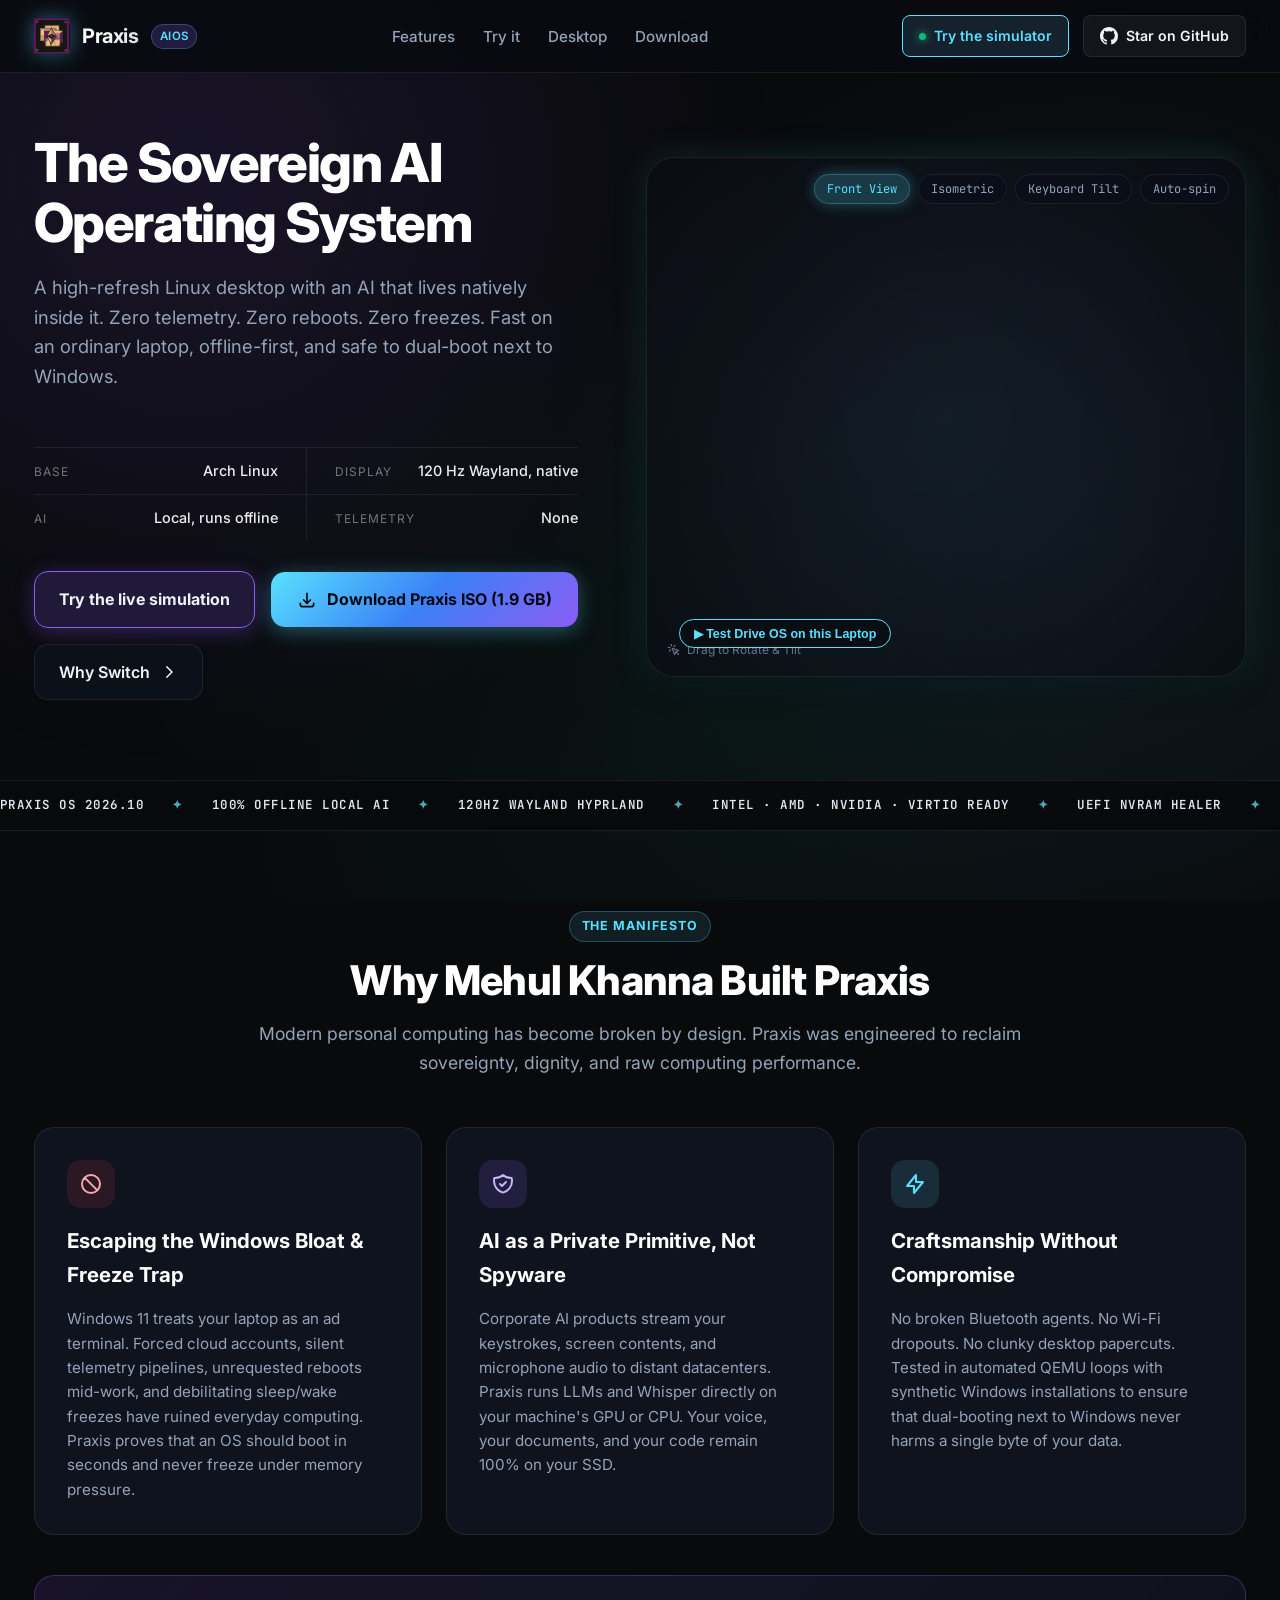
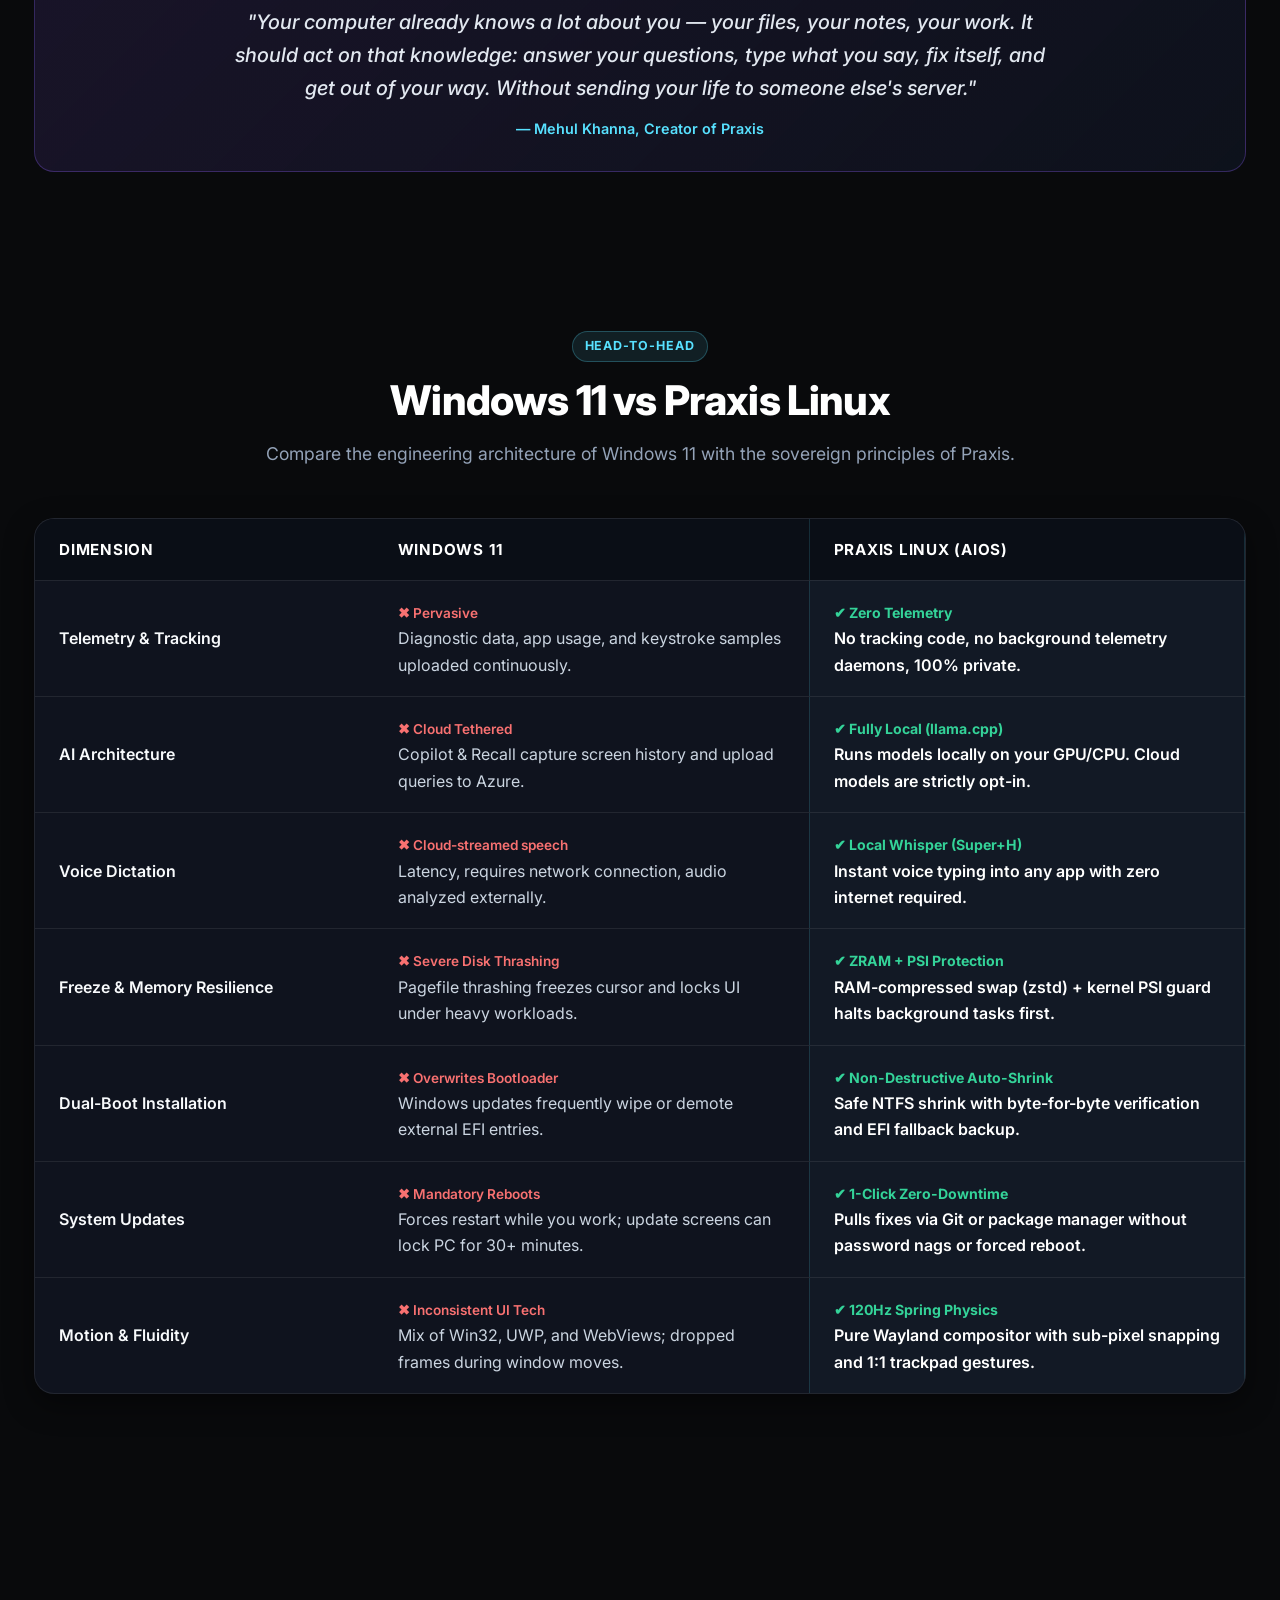
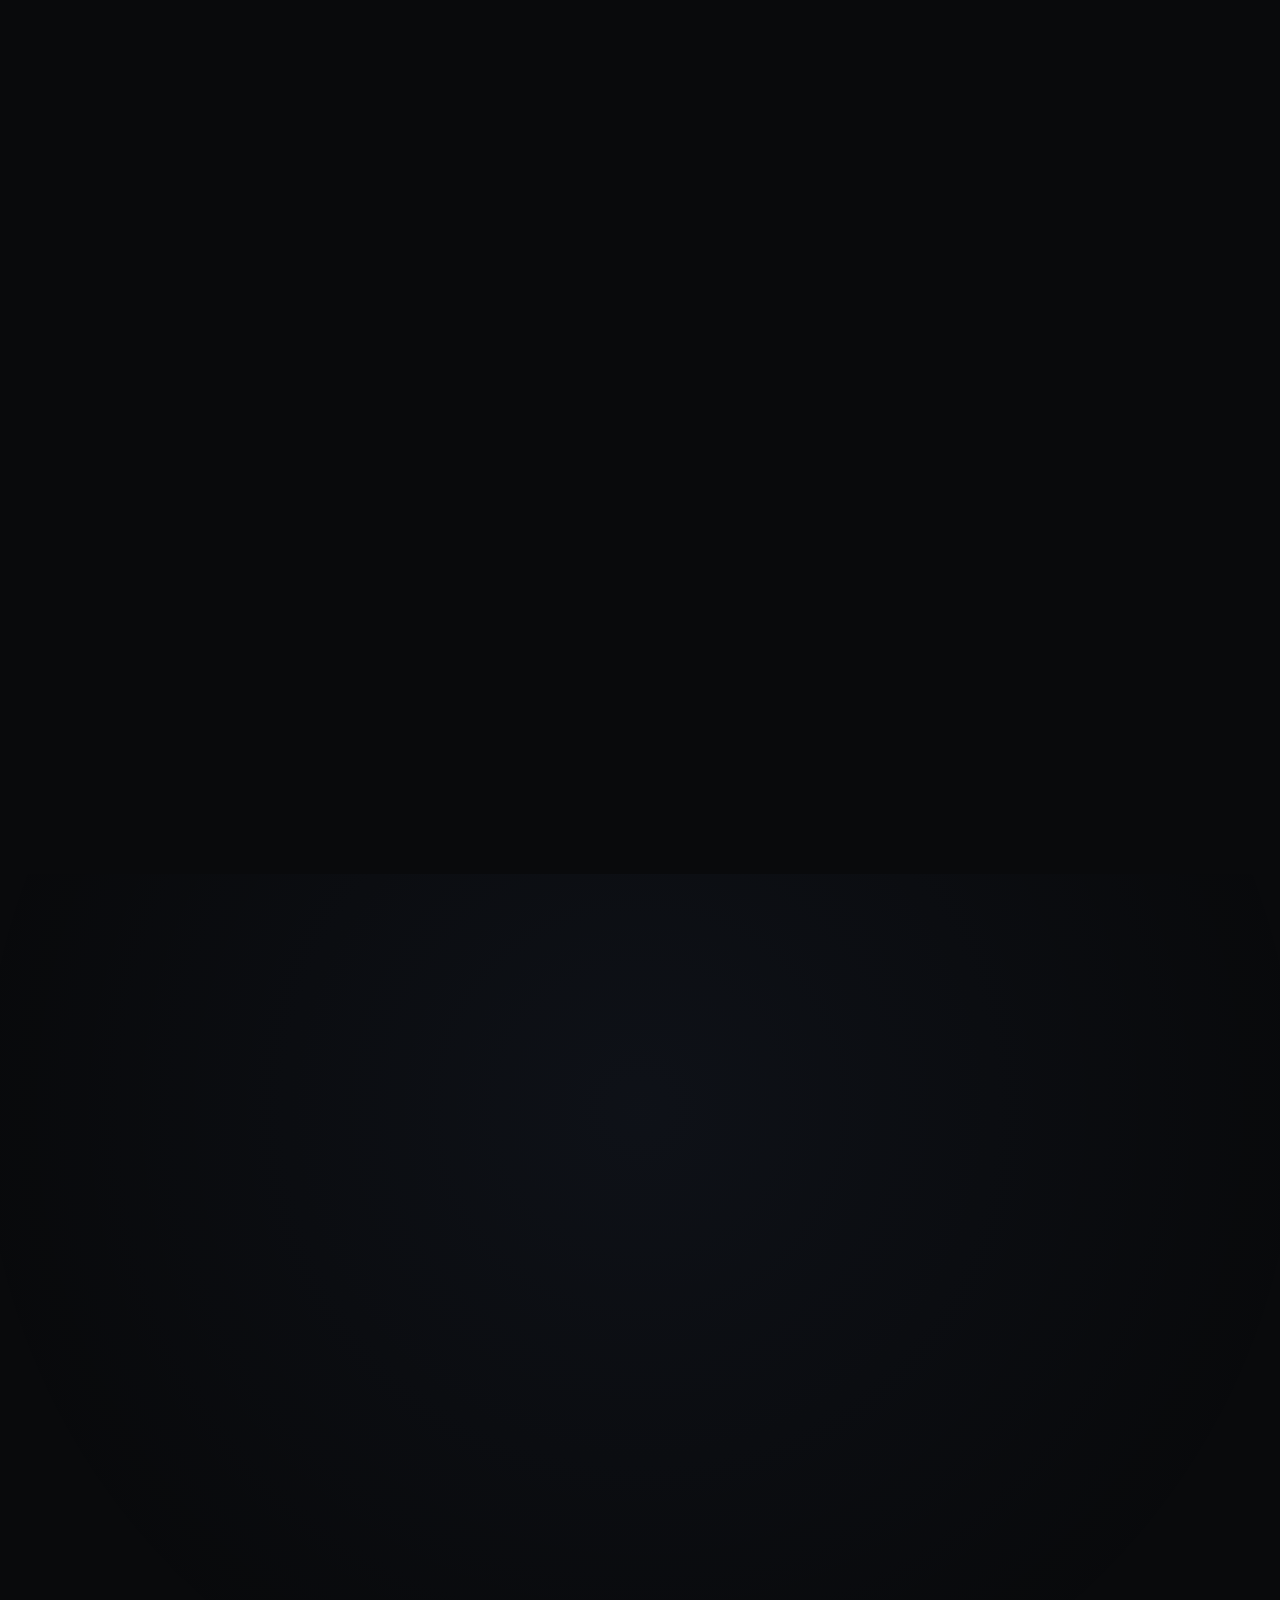
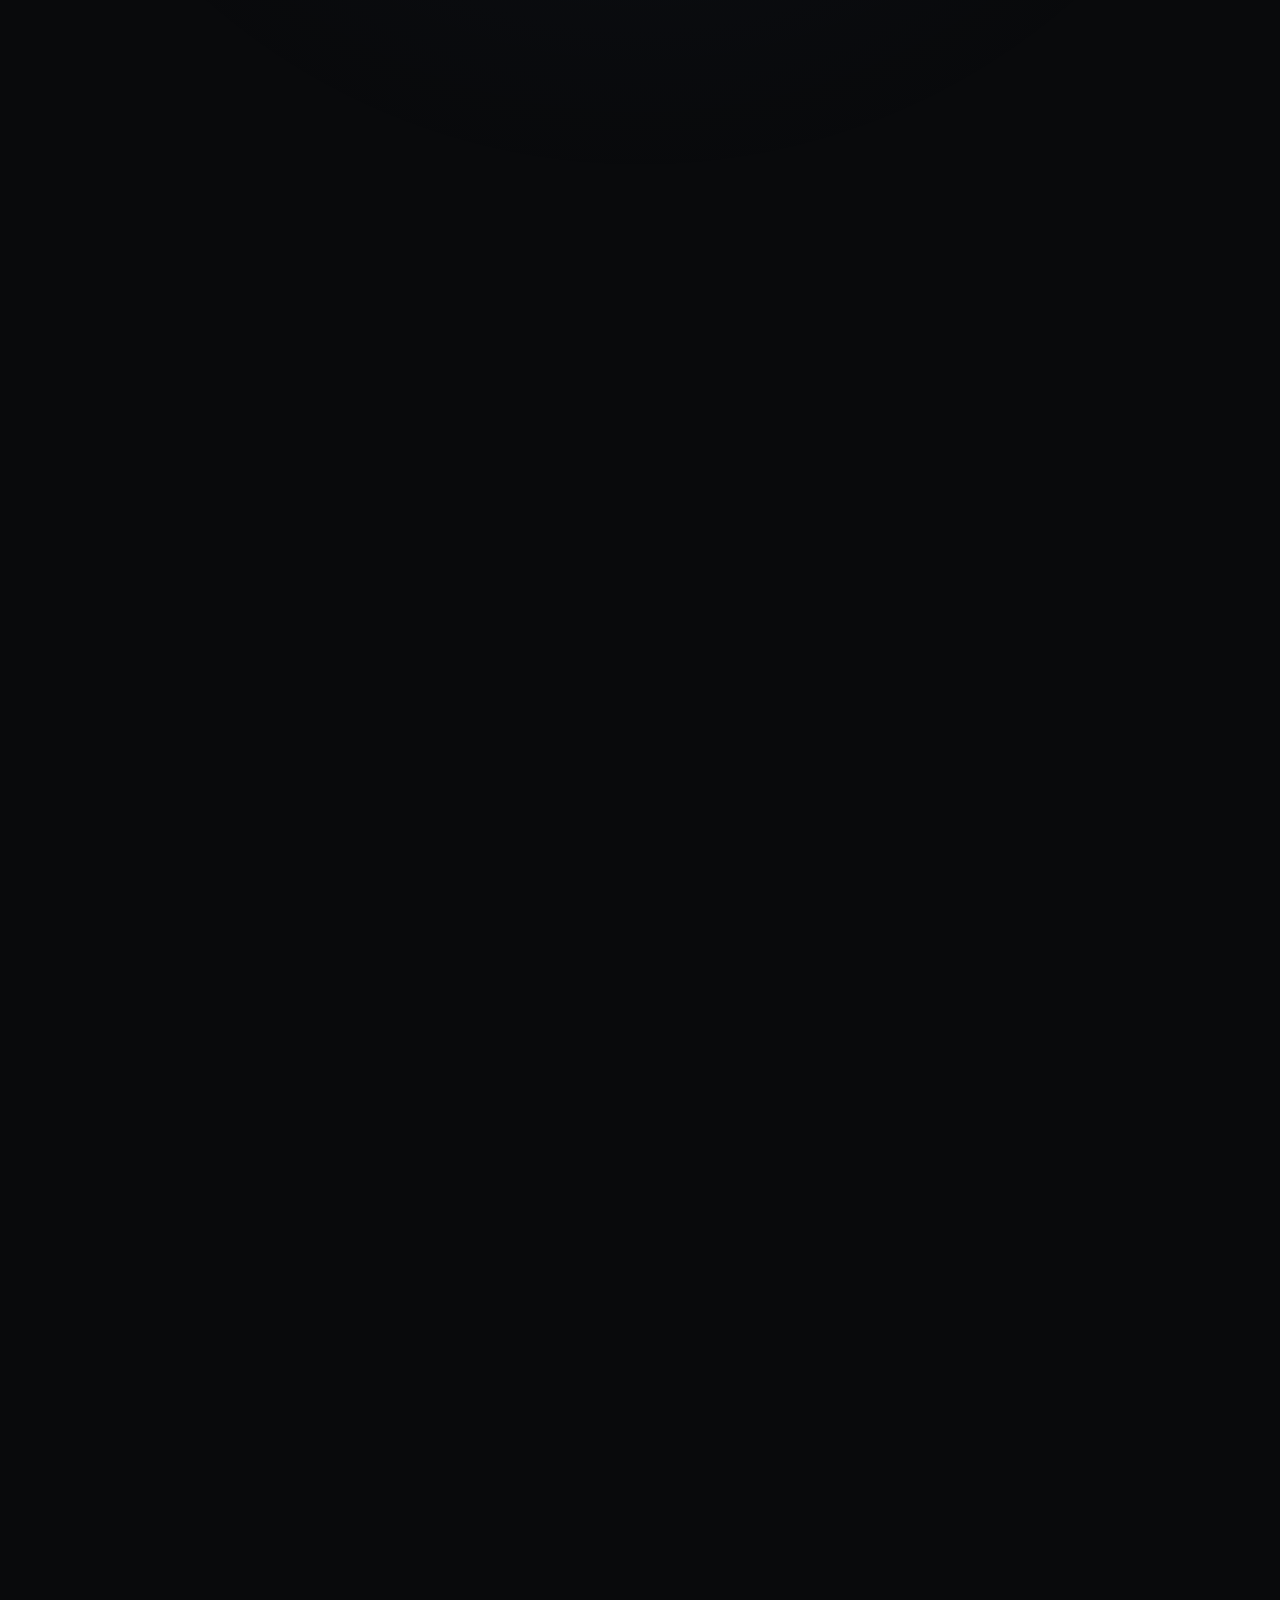
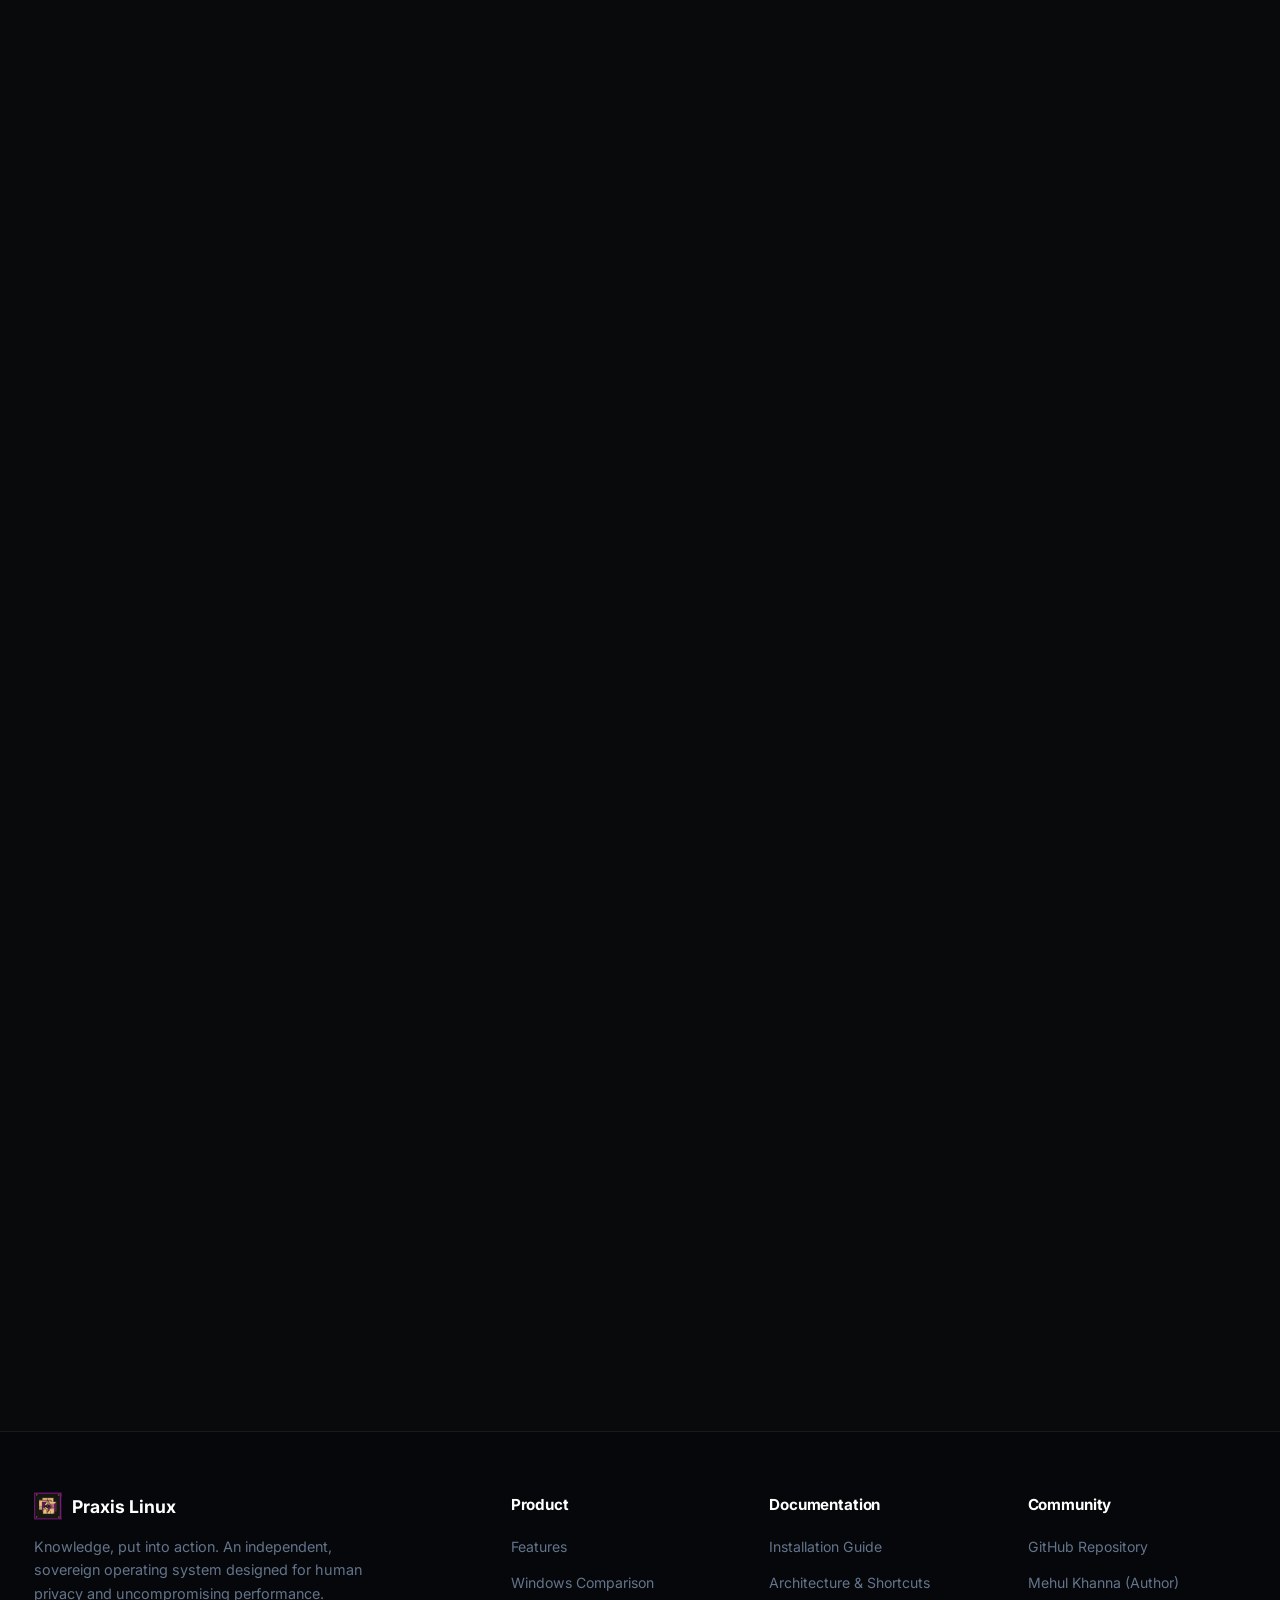
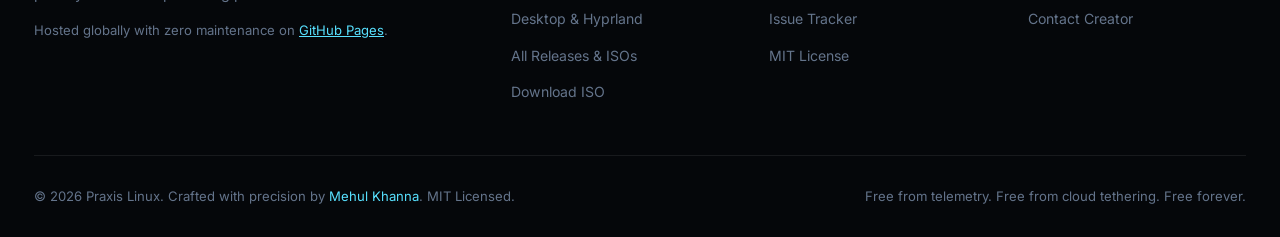
==== commit c00c1cc9: "feat(website): PRX-WEB-034 strip the generated-landing-page tells from the hero Measured against tig" ====
--- a/website/index.html
+++ b/website/index.html
@@ -83,25 +83,22 @@
         <span class="brand-badge">AIOS</span>
       </a>
 
+      <!-- Ten top-level links wrapped onto two rows below ~1100 px and made
+           the header ragged. Four is what the page is actually about; the
+           rest are still reachable from the sections and the footer. -->
       <nav>
         <ul class="nav-links">
           <li><a href="#features" class="nav-link">Features</a></li>
-          <li><a href="#architecture" class="nav-link">Architecture</a></li>
-          <li><a href="#comparison" class="nav-link">vs Windows 11</a></li>
+          <li><a href="#simulator" class="nav-link">Try it</a></li>
           <li><a href="#desktop" class="nav-link">Desktop</a></li>
-          <li><a href="#simulator" class="nav-link">Live Simulator</a></li>
-          <li><a href="#wallpapers" class="nav-link">Wallpapers</a></li>
-          <li><a href="#shortcuts" class="nav-link">Shortcuts</a></li>
-          <li><a href="#hardware" class="nav-link">Hardware</a></li>
-          <li><a href="#releases" class="nav-link">Releases</a></li>
-          <li><a href="#faq" class="nav-link">FAQ</a></li>
+          <li><a href="#download" class="nav-link">Download</a></li>
         </ul>
       </nav>
 
       <div class="nav-actions">
         <a href="#simulator" class="btn-try-sim">
           <span class="pulse-dot"></span>
-          <span>⚡ Try OS Simulator</span>
+          <span>Try the simulator</span>
         </a>
         <a href="https://github.com/MrMehulkhanna/praxis" target="_blank" rel="noopener noreferrer" class="btn-github">
           <svg height="18" width="18" viewBox="0 0 16 16" fill="currentColor">
@@ -122,43 +119,29 @@
   <section class="hero-section">
     <div class="container hero-grid">
       <div class="hero-content">
-        <div class="hero-pill">
-          <span class="pulse-dot"></span>
-          <span>Knowledge, Put into Action · Stable ISO 2026.10</span>
-        </div>
-
         <h1 class="hero-title">
-          The Sovereign AI <br>
-          <span class="gradient-text">Operating System.</span>
+          The Sovereign AI<br>Operating System
         </h1>
 
         <p class="hero-subtitle">
-          A high-refresh Linux desktop with an AI that lives natively inside it. Zero telemetry. Zero reboots. Zero freezes. Fast on an ordinary laptop, offline-first, and safe to dual-boot next to Windows.
+          A high-refresh Linux desktop with an AI that lives natively inside it. Zero telemetry.
+          Zero reboots. Zero freezes. Fast on an ordinary laptop, offline-first, and safe to
+          dual-boot next to Windows.
         </p>
 
-        <div class="hero-badges">
-          <span class="badge-item">
-            <svg fill="currentColor" viewBox="0 0 20 20"><path fill-rule="evenodd" d="M10 18a8 8 0 100-16 8 8 0 000 16zm3.707-9.293a1 1 0 00-1.414-1.414L9 10.586 7.707 9.293a1 1 0 00-1.414 1.414l2 2a1 1 0 001.414 0l4-4z" clip-rule="evenodd"/></svg>
-            Arch Linux Base
-          </span>
-          <span class="badge-item">
-            <svg fill="currentColor" viewBox="0 0 20 20"><path fill-rule="evenodd" d="M10 18a8 8 0 100-16 8 8 0 000 16zm3.707-9.293a1 1 0 00-1.414-1.414L9 10.586 7.707 9.293a1 1 0 00-1.414 1.414l2 2a1 1 0 001.414 0l4-4z" clip-rule="evenodd"/></svg>
-            120Hz Wayland Native
-          </span>
-          <span class="badge-item">
-            <svg fill="currentColor" viewBox="0 0 20 20"><path fill-rule="evenodd" d="M10 18a8 8 0 100-16 8 8 0 000 16zm3.707-9.293a1 1 0 00-1.414-1.414L9 10.586 7.707 9.293a1 1 0 00-1.414 1.414l2 2a1 1 0 001.414 0l4-4z" clip-rule="evenodd"/></svg>
-            100% Offline Local AI
-          </span>
-          <span class="badge-item">
-            <svg fill="currentColor" viewBox="0 0 20 20"><path fill-rule="evenodd" d="M10 18a8 8 0 100-16 8 8 0 000 16zm3.707-9.293a1 1 0 00-1.414-1.414L9 10.586 7.707 9.293a1 1 0 00-1.414 1.414l2 2a1 1 0 001.414 0l4-4z" clip-rule="evenodd"/></svg>
-            Zero Telemetry
-          </span>
-        </div>
+        <!-- Specs as an editorial list, not a row of badges. Rows with a
+             hairline rule read as considered; pills with checkmarks read as
+             a template, and every landing page generated this year has them. -->
+        <dl class="hero-specs">
+          <div><dt>Base</dt><dd>Arch Linux</dd></div>
+          <div><dt>Display</dt><dd>120 Hz Wayland, native</dd></div>
+          <div><dt>AI</dt><dd>Local, runs offline</dd></div>
+          <div><dt>Telemetry</dt><dd>None</dd></div>
+        </dl>
 
         <div class="hero-ctas">
           <a href="#simulator" class="btn-sim-hero" id="hero-try-sim-btn">
-            <span class="pulse-dot"></span>
-            <span>⚡ Try Live OS Simulation (Online)</span>
+            <span>Try the live simulation</span>
           </a>
           <a href="#download" class="btn-primary">
             <svg width="20" height="20" fill="none" stroke="currentColor" stroke-width="2" viewBox="0 0 24 24">
@@ -181,7 +164,7 @@
           <button class="view-ctrl-btn active" data-view="front">Front View</button>
           <button class="view-ctrl-btn" data-view="iso">Isometric</button>
           <button class="view-ctrl-btn" data-view="tilt">Keyboard Tilt</button>
-          <button class="view-ctrl-btn" data-view="spin">Auto-Spin ⚡</button>
+          <button class="view-ctrl-btn" data-view="spin">Auto-spin</button>
         </div>
         <div id="canvas-container"></div>
         <div class="viewport-overlay">
--- a/website/css/style.css
+++ b/website/css/style.css
@@ -2006,3 +2006,46 @@
     gap: 18px;
   }
 }
+
+
+/* ── hero specs ───────────────────────────────────────────────────────────
+   Four facts as a hairline-ruled list. The weight contrast between label
+   and value does the work that a bordered pill was doing before, with far
+   less ink, and it degrades to a single column on a phone without
+   reflowing into a ragged pill soup. */
+.hero-specs {
+  margin: 2.25rem 0 0;
+  display: grid;
+  grid-template-columns: repeat(2, minmax(0, 1fr));
+  gap: 0;
+  max-width: 34rem;
+}
+.hero-specs > div {
+  display: flex;
+  align-items: baseline;
+  justify-content: space-between;
+  gap: 1rem;
+  padding: 0.7rem 0;
+  border-top: 1px solid rgba(255, 255, 255, 0.08);
+}
+.hero-specs > div:nth-child(odd)  { padding-right: 1.75rem; }
+.hero-specs > div:nth-child(even) { padding-left: 1.75rem; border-left: 1px solid rgba(255, 255, 255, 0.08); }
+.hero-specs dt {
+  font-size: 0.75rem;
+  letter-spacing: 0.08em;
+  text-transform: uppercase;
+  color: rgba(255, 255, 255, 0.42);
+  white-space: nowrap;
+}
+.hero-specs dd {
+  margin: 0;
+  font-size: 0.9rem;
+  font-weight: 500;
+  color: rgba(255, 255, 255, 0.92);
+  text-align: right;
+}
+@media (max-width: 640px) {
+  .hero-specs { grid-template-columns: 1fr; }
+  .hero-specs > div:nth-child(odd)  { padding-right: 0; }
+  .hero-specs > div:nth-child(even) { padding-left: 0; border-left: 0; }
+}
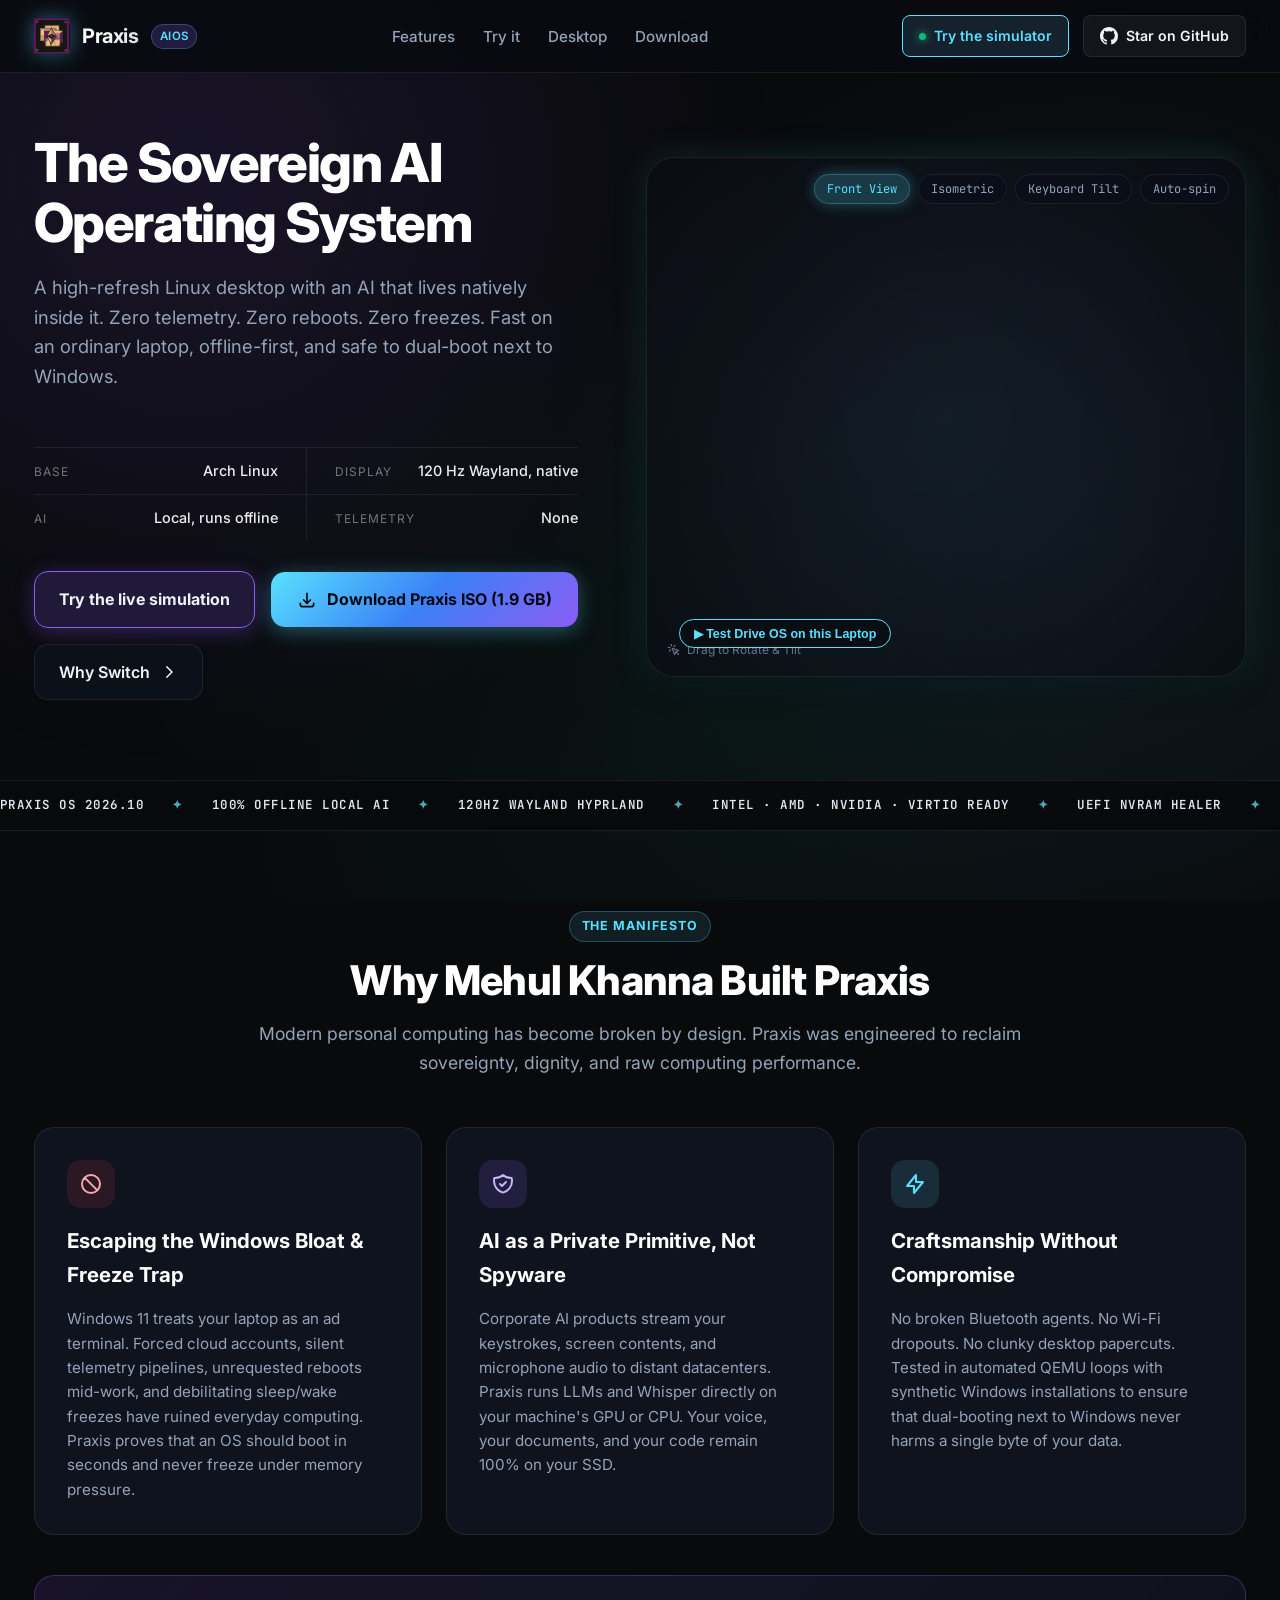
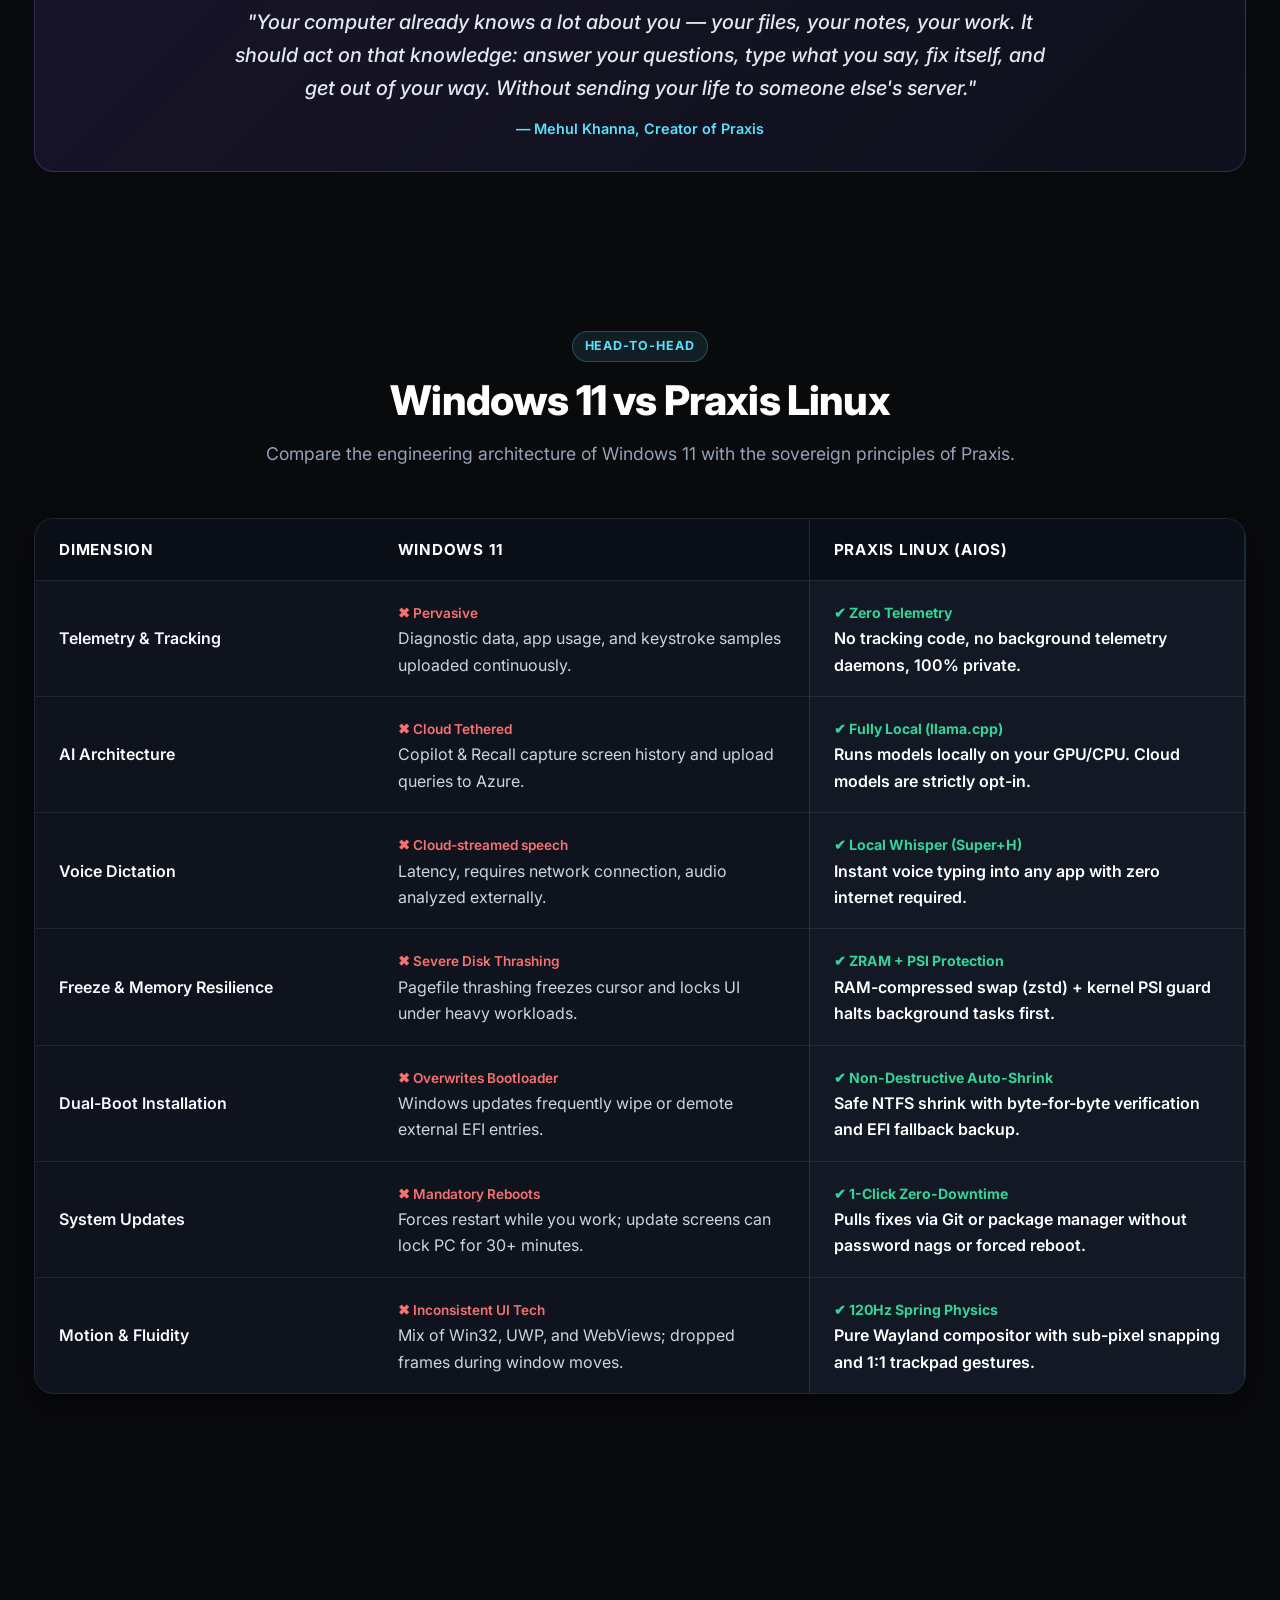
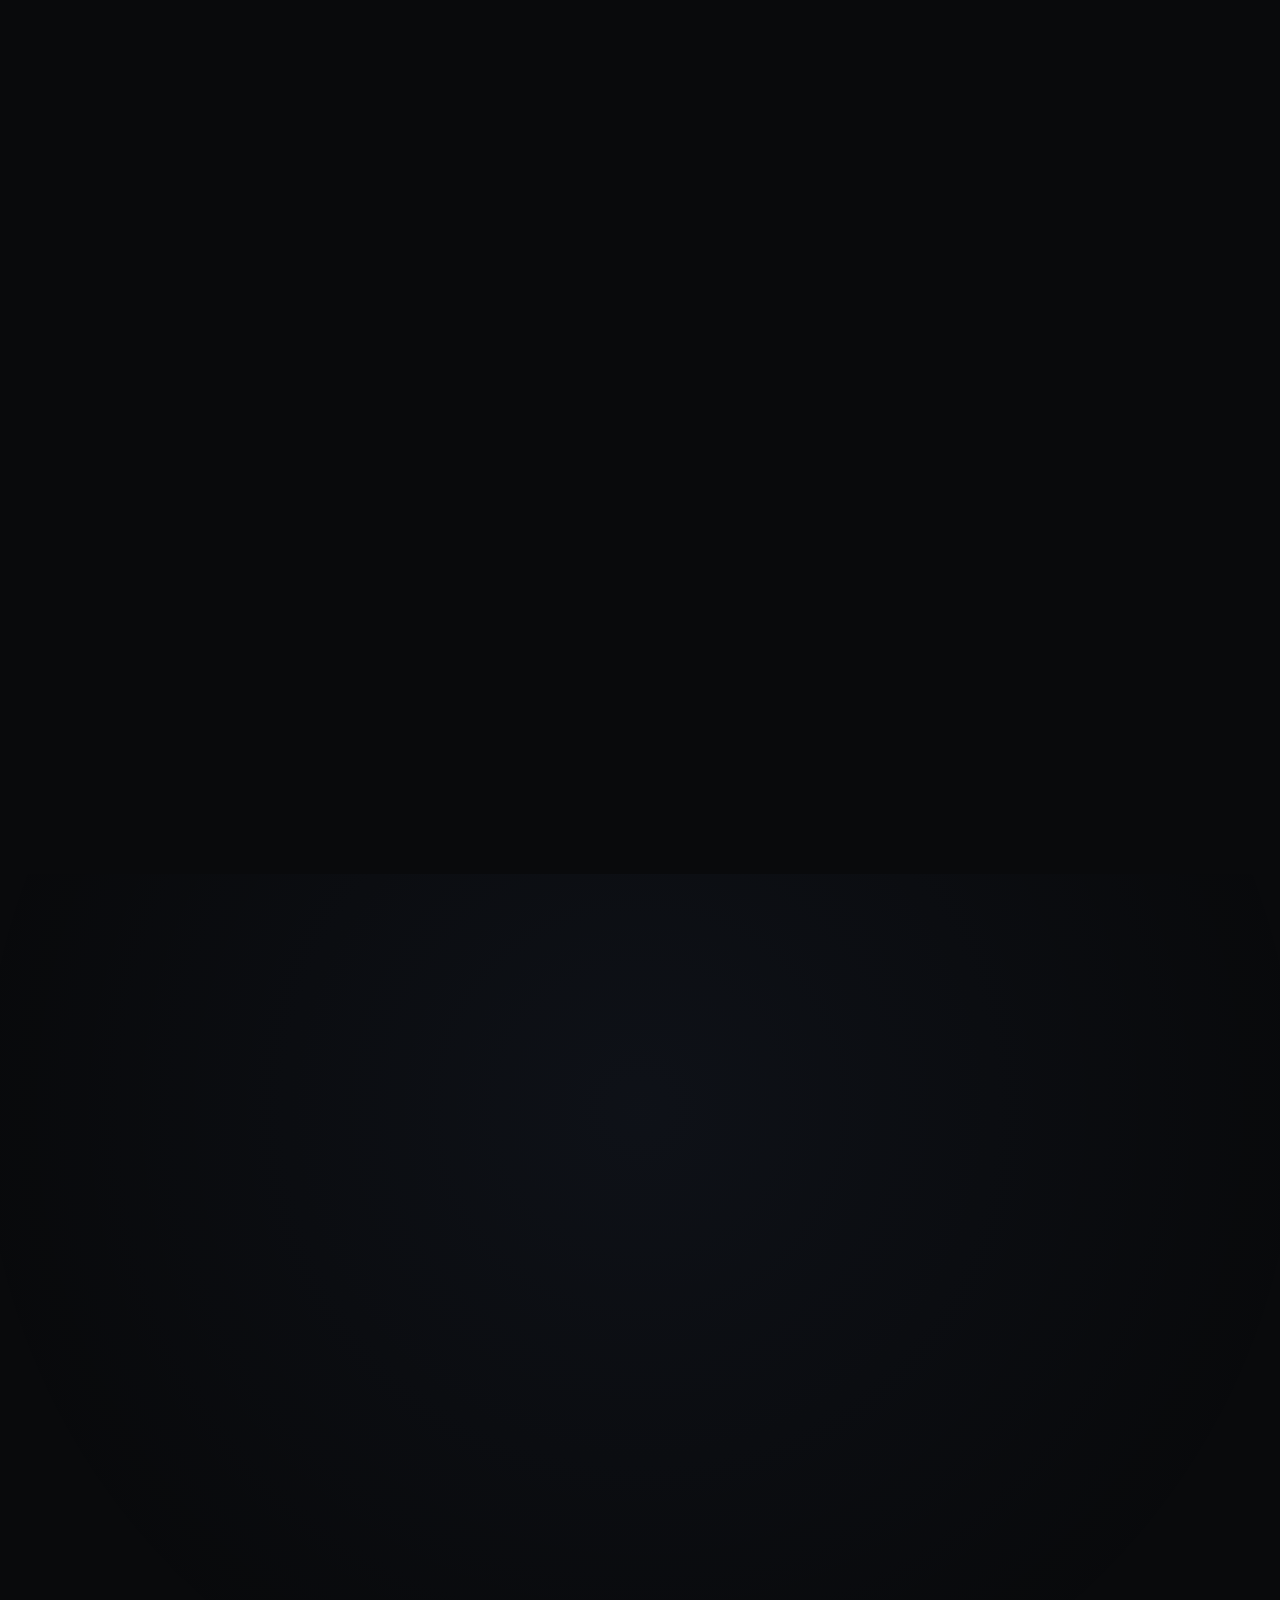
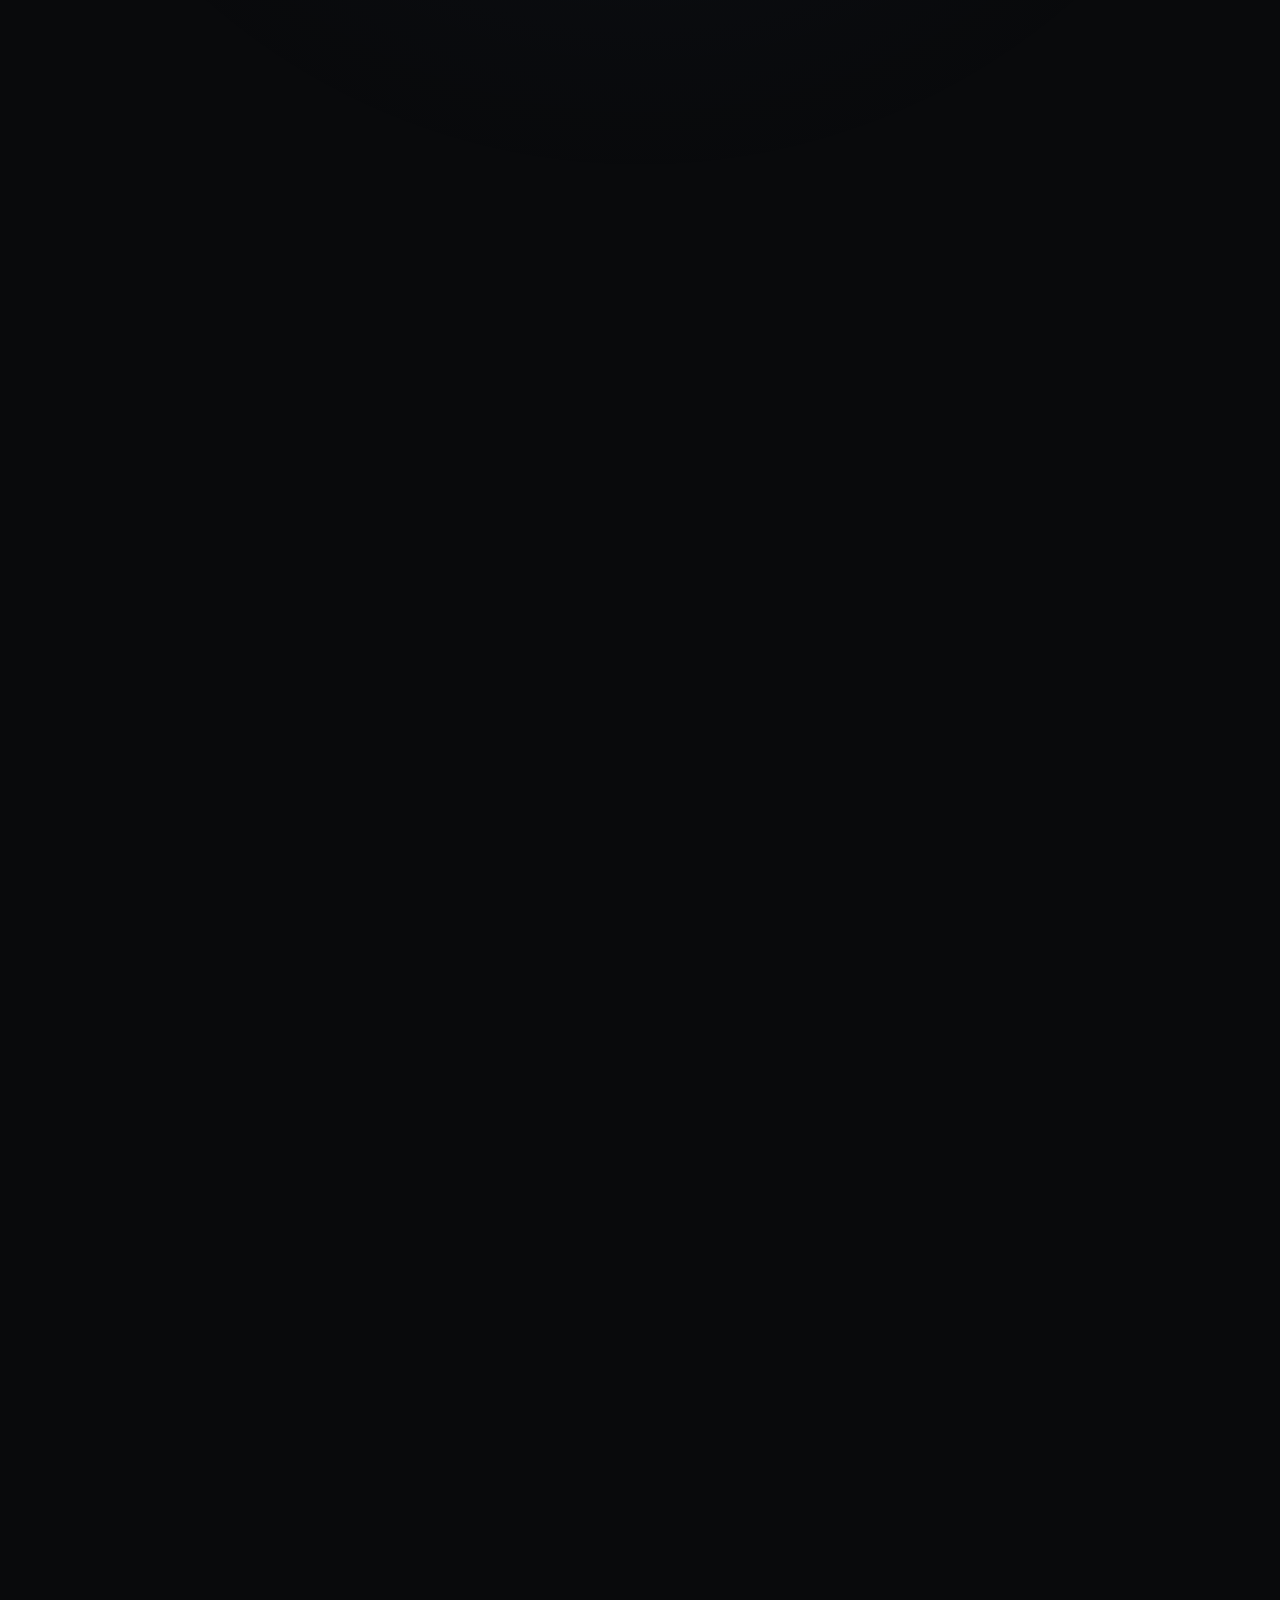
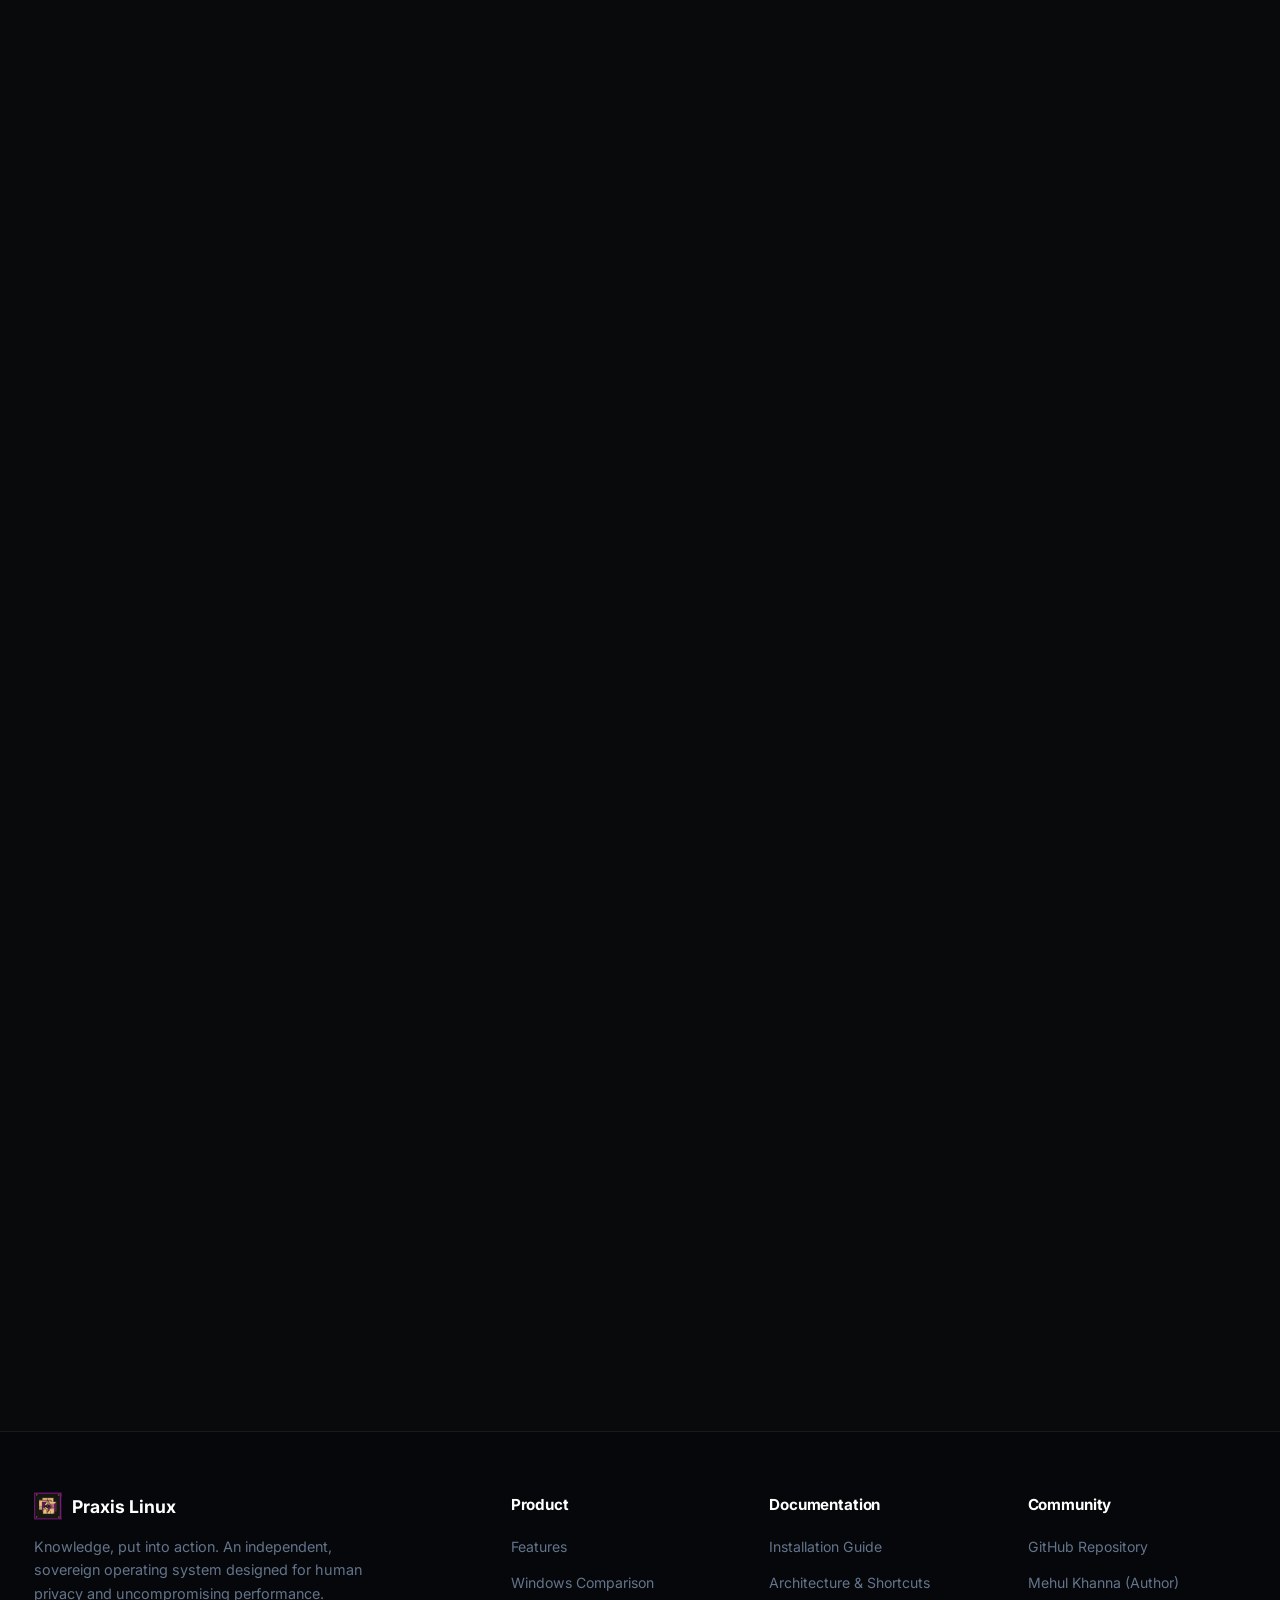
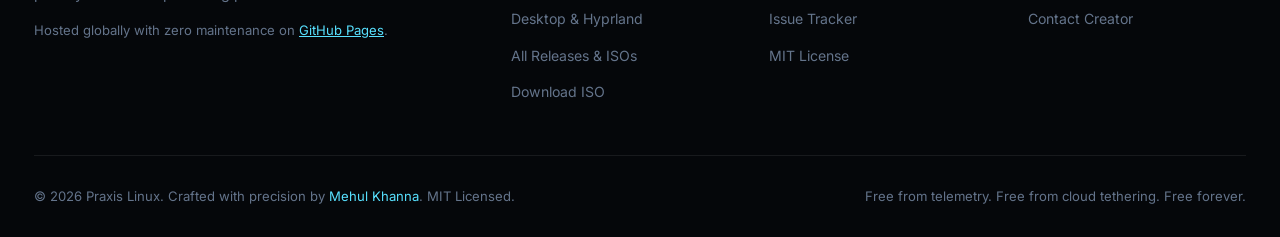
==== commit 0ec75050: "feat(website): PRX-WEB-047 sections arrive with depth instead of fading in Ten sections now sit in a" ====
--- a/website/index.html
+++ b/website/index.html
@@ -263,8 +263,8 @@
   </section>
 
   <!-- Side-by-Side Comparison: Windows 11 vs Praxis Linux -->
-  <section id="comparison">
-    <div class="container">
+  <section id="comparison" class="rise-scene">
+    <div class="container rise">
       <div class="section-head">
         <span class="section-tag">HEAD-TO-HEAD</span>
         <h2 class="section-title">Windows 11 vs Praxis Linux</h2>
@@ -367,8 +367,8 @@
   </section>
 
   <!-- Interactive Terminal & Local AI Suite -->
-  <section id="features">
-    <div class="container">
+  <section id="features" class="rise-scene">
+    <div class="container rise">
       <div class="section-head">
         <span class="section-tag">BUILT-IN INTELLIGENCE</span>
         <h2 class="section-title">The `ai` System Command &amp; Voice Engine</h2>
@@ -404,8 +404,8 @@
   </section>
 
   <!-- Deep Architecture & Subsystems Explorer -->
-  <section id="architecture">
-    <div class="container">
+  <section id="architecture" class="rise-scene">
+    <div class="container rise">
       <div class="section-head">
         <span class="section-tag">ENGINEERING INTEGRITY</span>
         <h2 class="section-title">The Four Pillars of Praxis Architecture</h2>
@@ -572,8 +572,8 @@
   </section>
 
   <!-- Desktop Experience & Features Grid -->
-  <section id="desktop">
-    <div class="container">
+  <section id="desktop" class="rise-scene">
+    <div class="container rise">
       <div class="section-head">
         <span class="section-tag">HIGH-REFRESH WAYLAND</span>
         <h2 class="section-title">A Desktop That Feels Like Liquid Glass</h2>
@@ -1381,8 +1381,8 @@
   </section>
 
   <!-- Wallpapers & Aesthetics Showcase -->
-  <section id="wallpapers">
-    <div class="container">
+  <section id="wallpapers" class="rise-scene">
+    <div class="container rise">
       <div class="section-head">
         <span class="section-tag">AESTHETIC CRAFTSMANSHIP</span>
         <h2 class="section-title">Harmonized 4K Obsidian Wallpapers &amp; Themes</h2>
@@ -1492,8 +1492,8 @@
   </section>
 
   <!-- Keyboard Shortcuts & Gestures Interactive Directory -->
-  <section id="shortcuts">
-    <div class="container">
+  <section id="shortcuts" class="rise-scene">
+    <div class="container rise">
       <div class="section-head">
         <span class="section-tag">CONTROL FROM THE KEYBOARD</span>
         <h2 class="section-title">Speed of Thought Keyboard Architecture</h2>
@@ -1647,8 +1647,8 @@
   </section>
 
   <!-- Hardware Compatibility & Dual Boot Safety -->
-  <section id="hardware">
-    <div class="container">
+  <section id="hardware" class="rise-scene">
+    <div class="container rise">
       <div class="dual-boot-banner">
         <div class="dual-boot-info">
           <h3>The Safest Dual-Boot Installer Built</h3>
@@ -1701,8 +1701,8 @@
   </section>
 
   <!-- Releases & Version Archive Section -->
-  <section id="releases">
-    <div id="download"></div>
+  <section id="releases" class="rise-scene">
+    <div id="download" class="rise-scene"></div>
     <div class="container">
       <div class="section-head">
         <span class="section-tag">VERSION ARCHIVE &amp; RELEASES</span>
@@ -2116,8 +2116,8 @@
   </section>
 
   <!-- Google SEO Search FAQ Section -->
-  <section id="faq">
-    <div class="container">
+  <section id="faq" class="rise-scene">
+    <div class="container rise">
       <div class="section-head">
         <span class="section-tag">FREQUENTLY ASKED QUESTIONS</span>
         <h2 class="section-title">Everything You Need to Know</h2>
--- a/website/css/style.css
+++ b/website/css/style.css
@@ -2049,3 +2049,61 @@
   .hero-specs > div:nth-child(odd)  { padding-right: 0; }
   .hero-specs > div:nth-child(even) { padding-left: 0; border-left: 0; }
 }
+
+/* ── depth on scroll ──────────────────────────────────────────────────────
+   Sections arrive with real perspective rather than a flat fade: a small
+   rotation about X plus a lift, so the page reads as planes settling into
+   place instead of opacity being turned up. The rotation is deliberately
+   small — past about 10deg the text edges soften and it starts to look like
+   an effect rather than depth.
+
+   Everything is opt-in via .rise, so nothing moves that was not asked to,
+   and all of it collapses under prefers-reduced-motion. */
+.rise-scene { perspective: 1200px; perspective-origin: 50% 20%; }
+
+.rise {
+  opacity: 0;
+  transform: translate3d(0, 34px, -60px) rotateX(7deg);
+  transform-origin: 50% 100%;
+  transition:
+    opacity 620ms cubic-bezier(0.16, 0.84, 0.32, 1),
+    transform 760ms cubic-bezier(0.16, 0.84, 0.32, 1);
+  will-change: transform, opacity;
+}
+.rise.in {
+  opacity: 1;
+  transform: none;
+}
+/* children settle one after another, which reads as a hand dealing cards */
+.rise-stagger > * {
+  opacity: 0;
+  transform: translate3d(0, 22px, -30px) rotateX(5deg);
+  transition:
+    opacity 560ms cubic-bezier(0.16, 0.84, 0.32, 1),
+    transform 680ms cubic-bezier(0.16, 0.84, 0.32, 1);
+}
+.rise-stagger.in > * { opacity: 1; transform: none; }
+.rise-stagger.in > *:nth-child(1) { transition-delay: 0ms }
+.rise-stagger.in > *:nth-child(2) { transition-delay: 70ms }
+.rise-stagger.in > *:nth-child(3) { transition-delay: 140ms }
+.rise-stagger.in > *:nth-child(4) { transition-delay: 210ms }
+.rise-stagger.in > *:nth-child(5) { transition-delay: 280ms }
+.rise-stagger.in > *:nth-child(6) { transition-delay: 350ms }
+
+/* A card that leans toward the pointer. The rotation is tiny and the
+   element keeps its own lighting, so it reads as a solid object catching
+   the light rather than a picture being warped. */
+.tilt {
+  transform-style: preserve-3d;
+  transition: transform 220ms cubic-bezier(0.16, 0.84, 0.32, 1);
+}
+.tilt-scene { perspective: 900px; }
+
+@media (prefers-reduced-motion: reduce) {
+  .rise, .rise-stagger > * {
+    opacity: 1 !important;
+    transform: none !important;
+    transition: none !important;
+  }
+  .tilt { transform: none !important; transition: none !important; }
+}
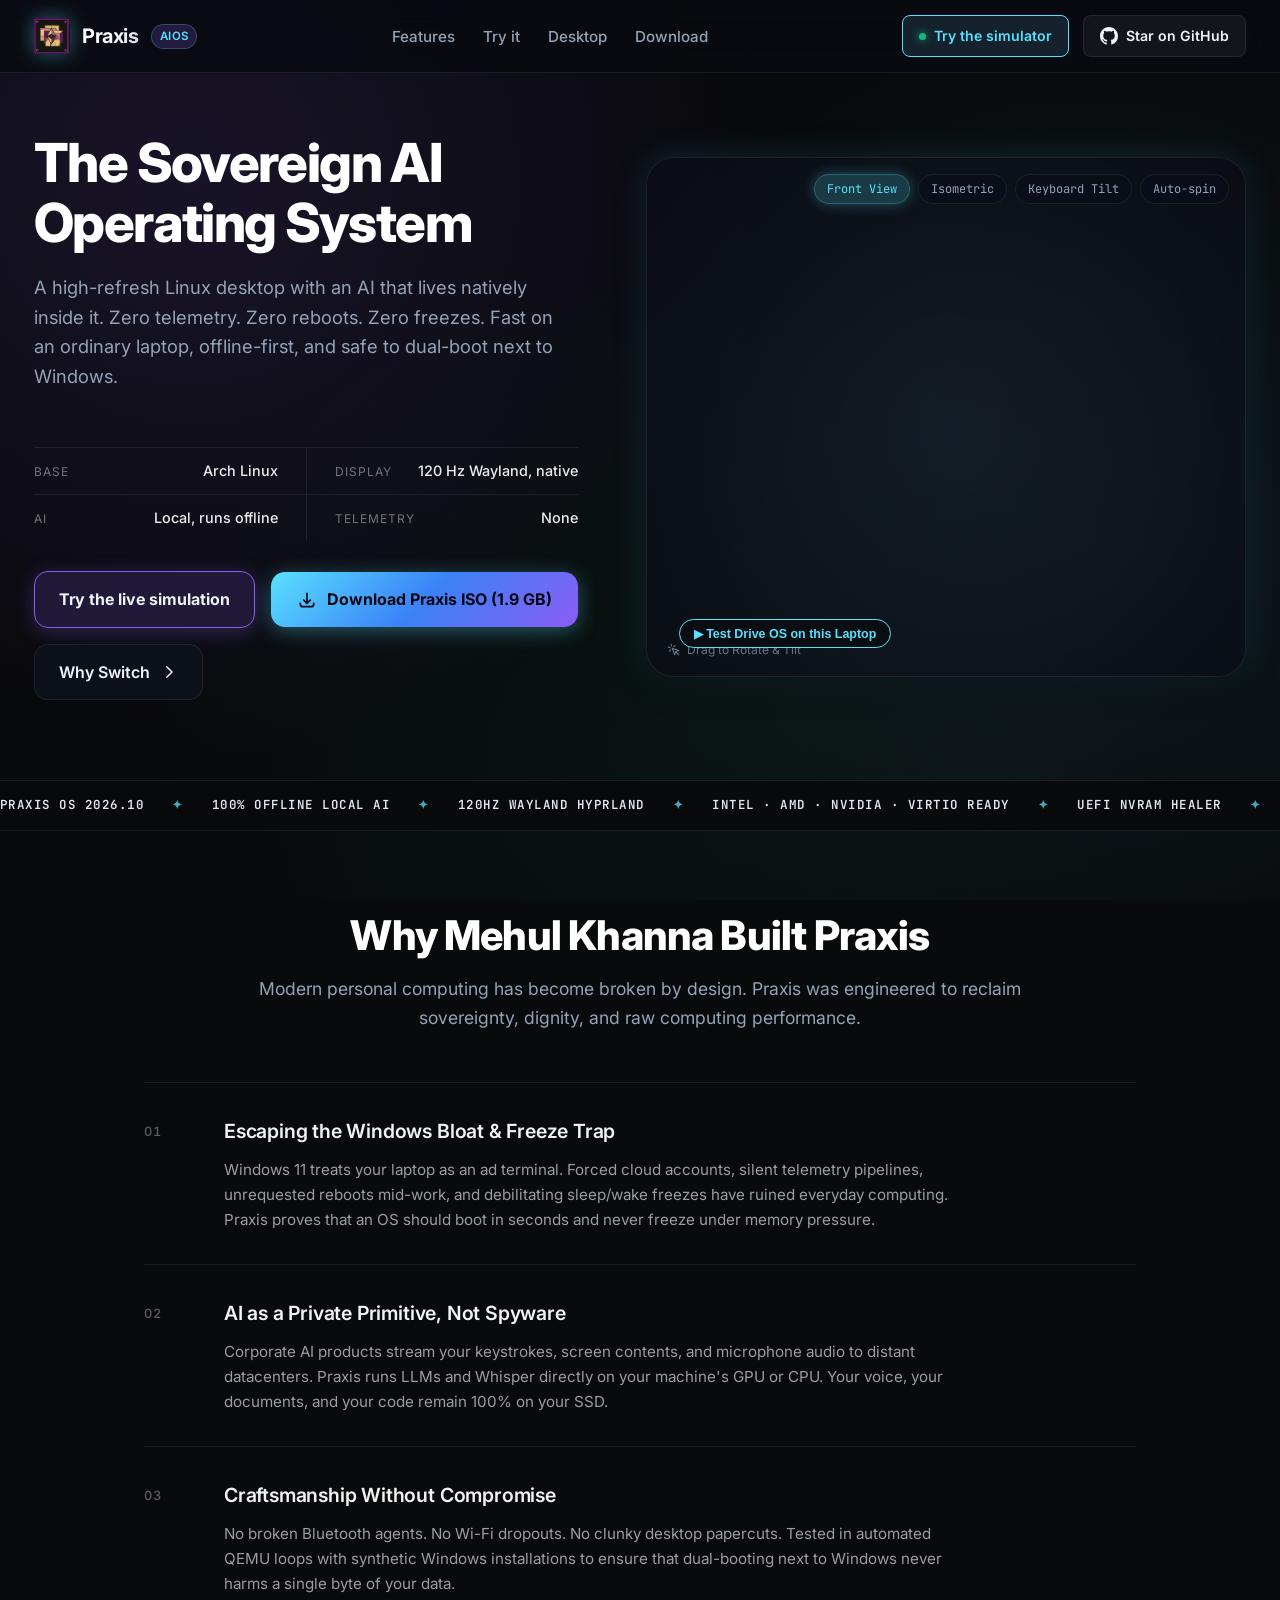
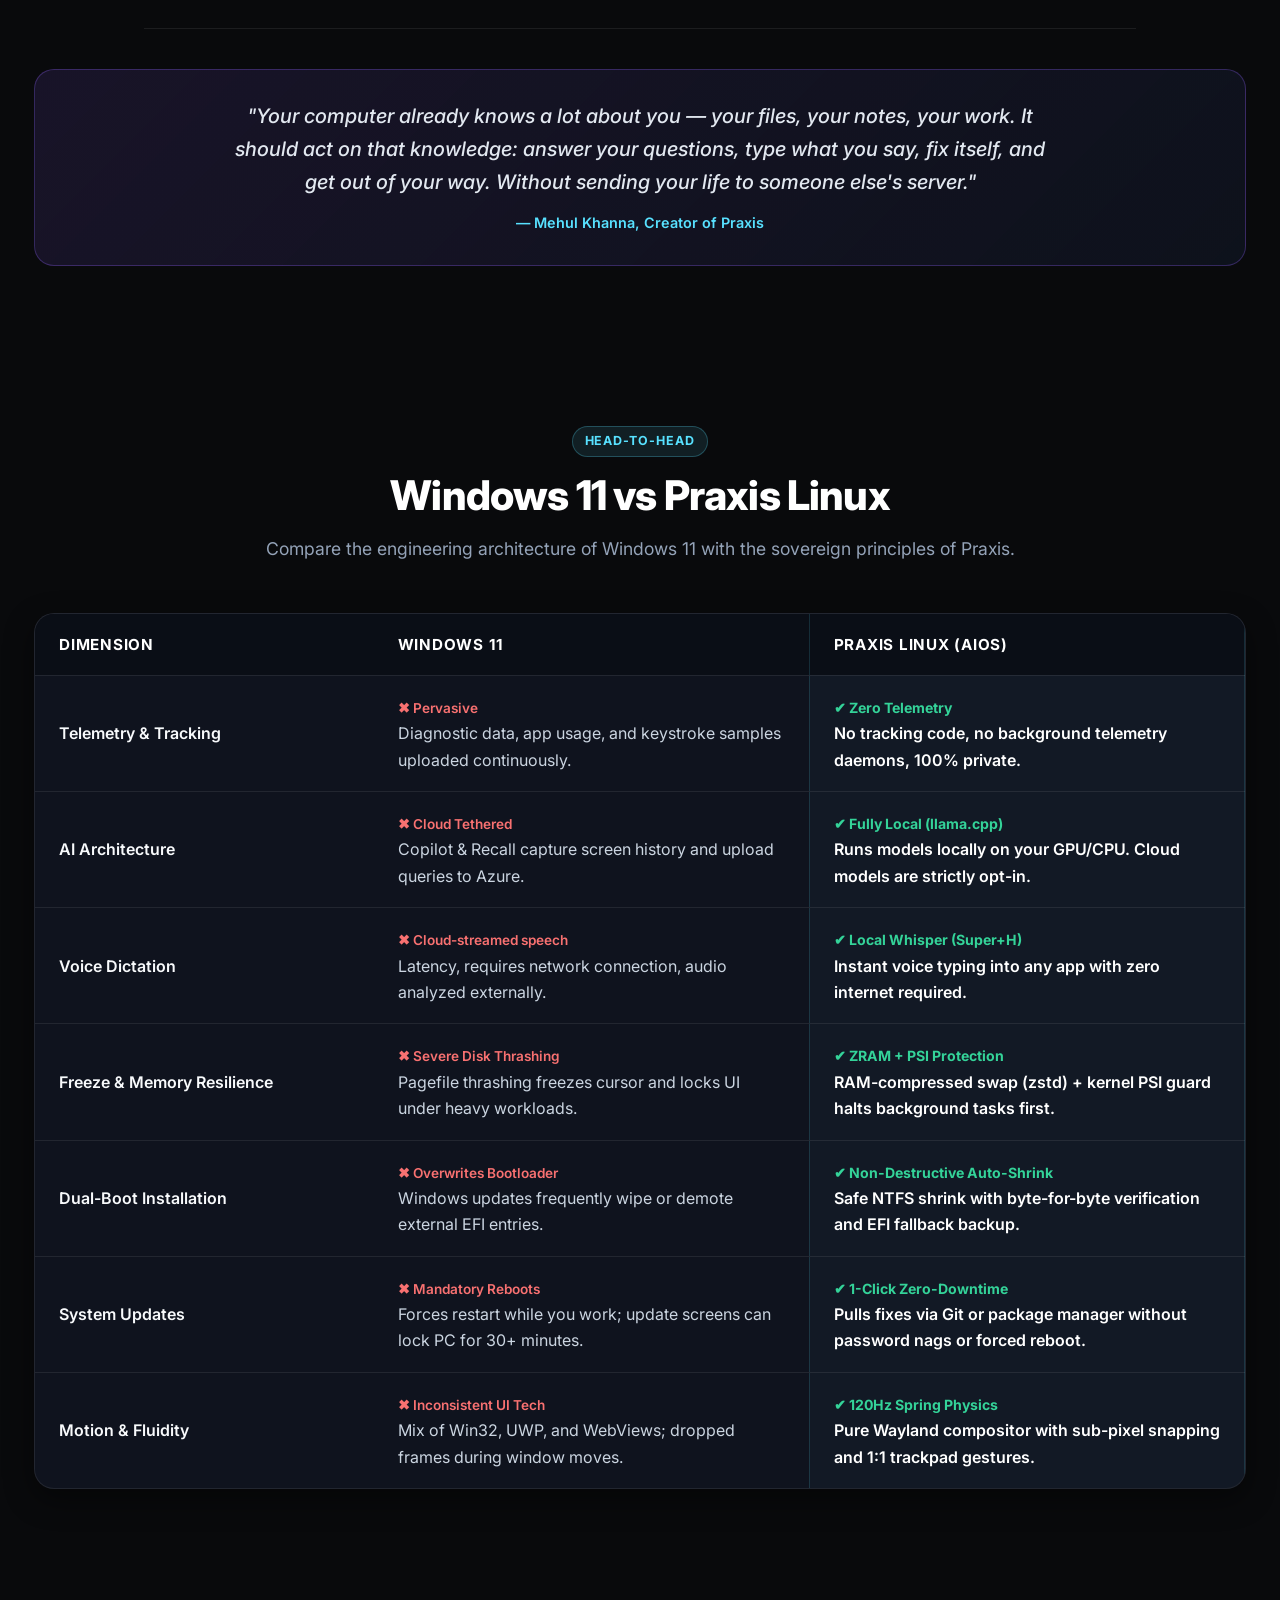
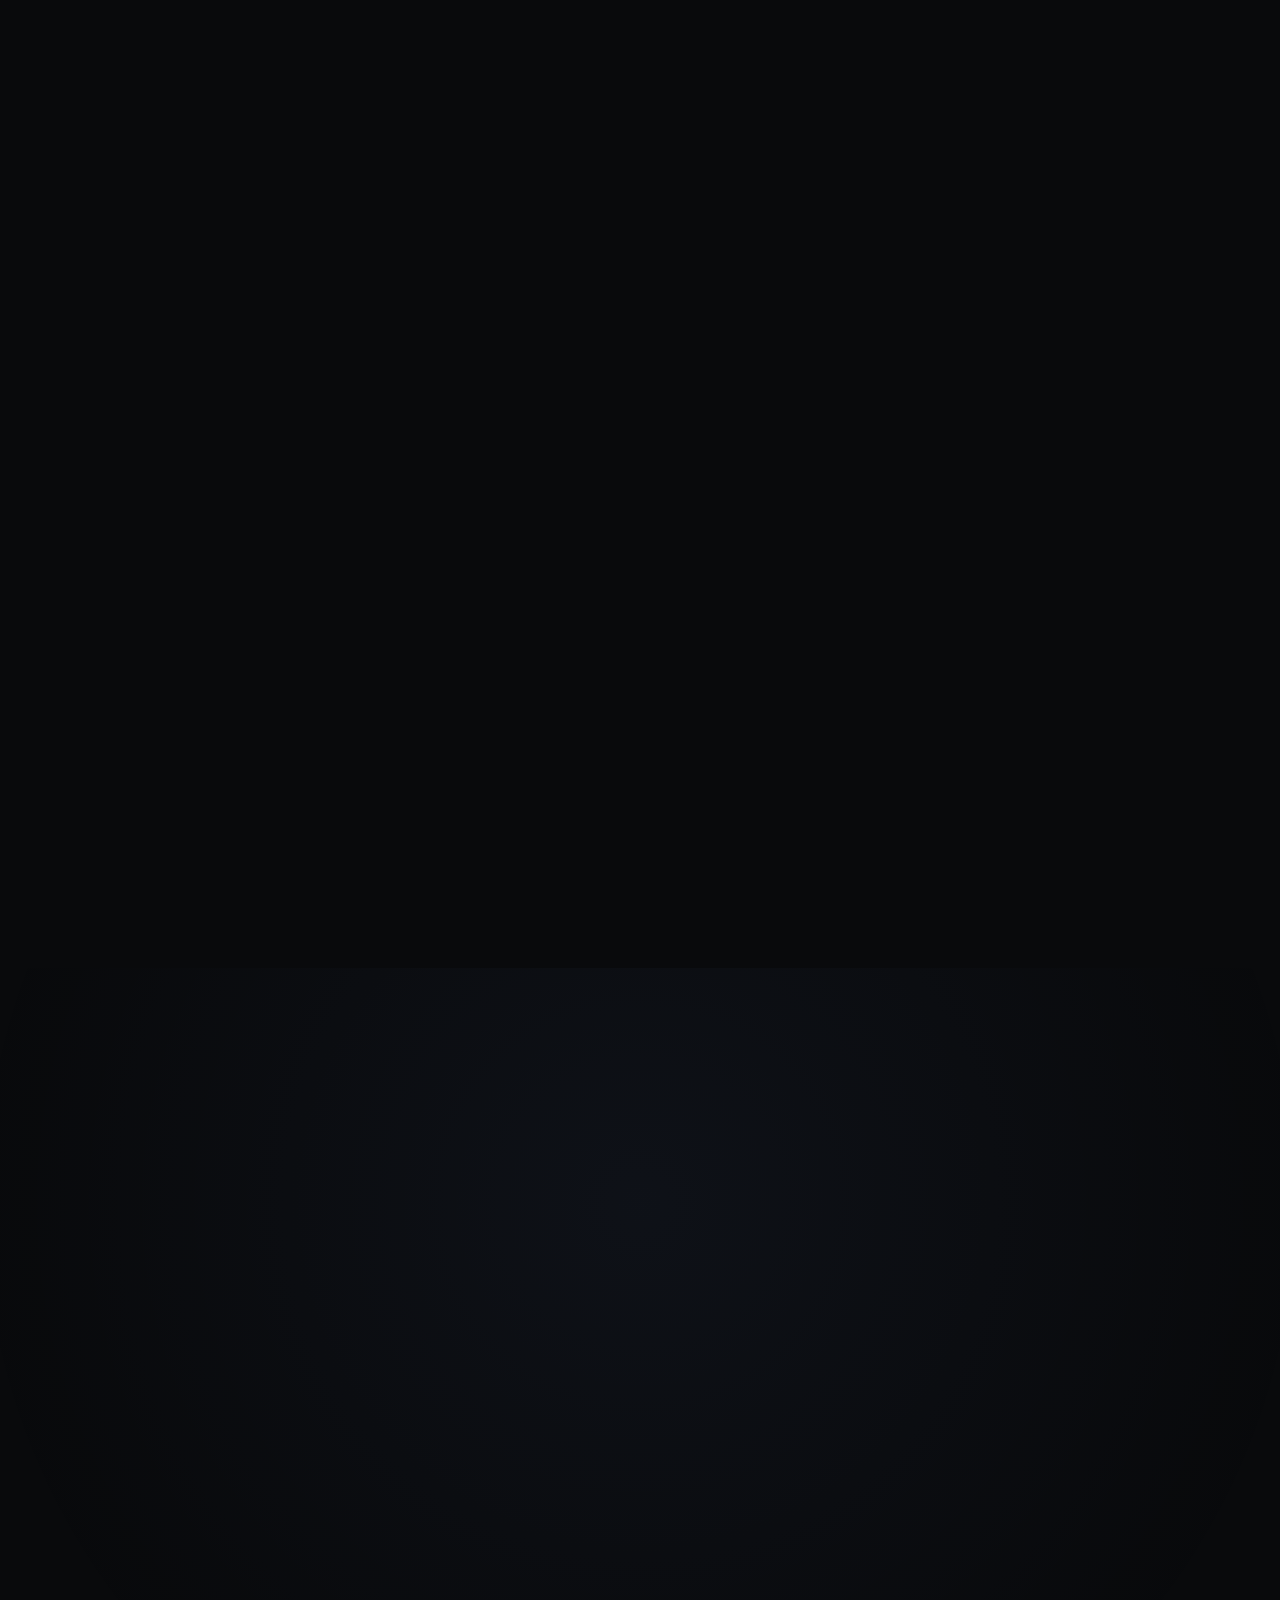
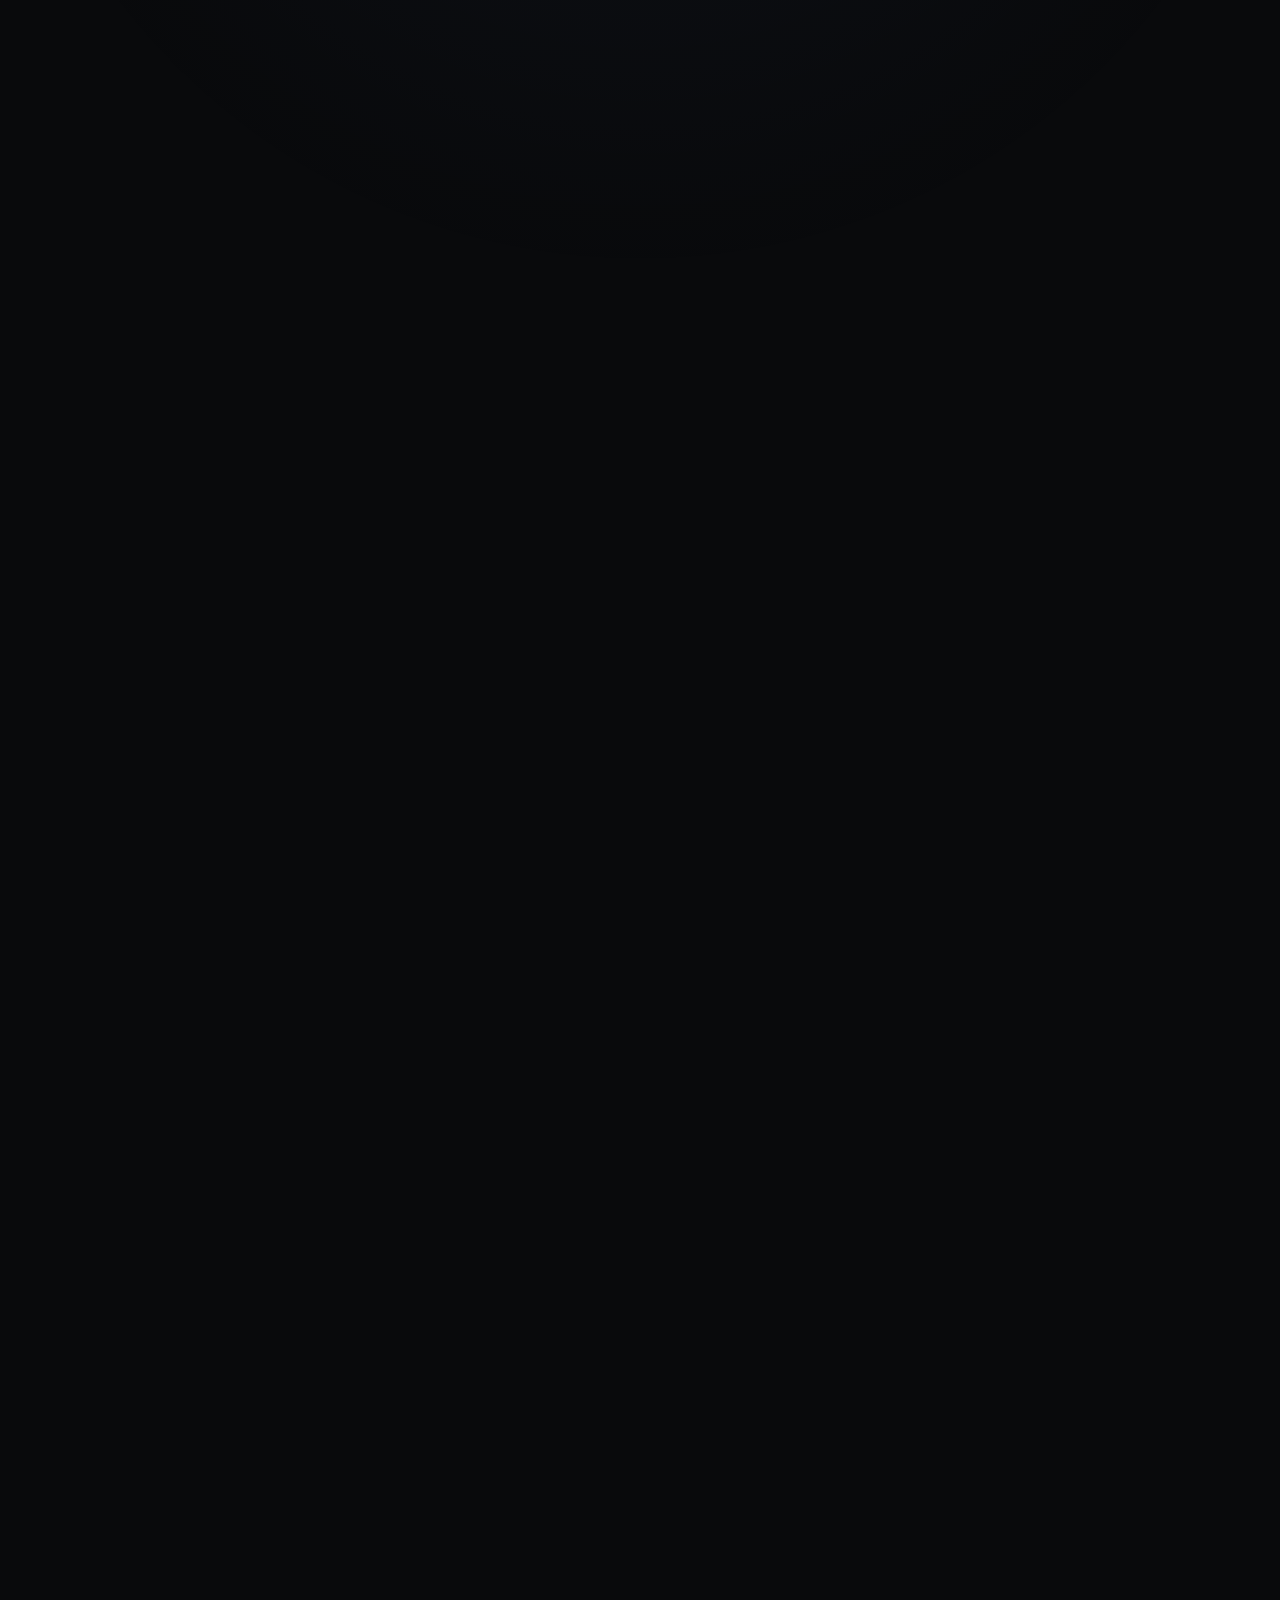
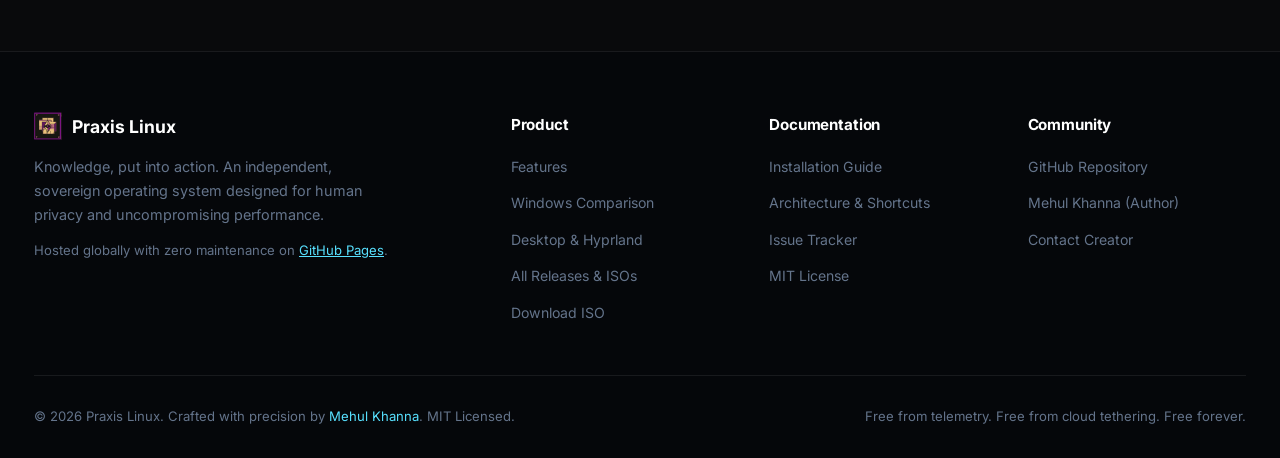
==== commit a2c18228: "feat(website): PRX-WEB-052 manifesto as an editorial list, not a card grid Three cards, each with an" ====
--- a/website/index.html
+++ b/website/index.html
@@ -208,48 +208,37 @@
   <section id="philosophy">
     <div class="container">
       <div class="section-head">
-        <span class="section-tag">THE MANIFESTO</span>
-        <h2 class="section-title">Why Mehul Khanna Built Praxis</h2>
+                <h2 class="section-title">Why Mehul Khanna Built Praxis</h2>
         <p class="section-desc">
           Modern personal computing has become broken by design. Praxis was engineered to reclaim sovereignty, dignity, and raw computing performance.
         </p>
       </div>
 
-      <div class="intent-grid">
-        <div class="intent-card">
-          <div class="card-icon-wrap rose">
-            <svg width="24" height="24" fill="none" stroke="currentColor" stroke-width="2" viewBox="0 0 24 24">
-              <path stroke-linecap="round" stroke-linejoin="round" d="M18.364 18.364A9 9 0 005.636 5.636m12.728 12.728A9 9 0 015.636 5.636m12.728 12.728L5.636 5.636"/>
-            </svg>
-          </div>
-          <h3>Escaping the Windows Bloat &amp; Freeze Trap</h3>
-          <p>
-            Windows 11 treats your laptop as an ad terminal. Forced cloud accounts, silent telemetry pipelines, unrequested reboots mid-work, and debilitating sleep/wake freezes have ruined everyday computing. Praxis proves that an OS should boot in seconds and never freeze under memory pressure.
-          </p>
-        </div>
-
-        <div class="intent-card">
-          <div class="card-icon-wrap violet">
-            <svg width="24" height="24" fill="none" stroke="currentColor" stroke-width="2" viewBox="0 0 24 24">
-              <path stroke-linecap="round" stroke-linejoin="round" d="M9 12l2 2 4-4m5.618-4.016A11.955 11.955 0 0112 2.944a11.955 11.955 0 01-8.618 3.04A12.02 12.02 0 003 9c0 5.591 3.824 10.29 9 11.622 5.176-1.332 9-6.03 9-11.622 0-1.042-.133-2.052-.382-3.016z"/>
-            </svg>
-          </div>
-          <h3>AI as a Private Primitive, Not Spyware</h3>
-          <p>
-            Corporate AI products stream your keystrokes, screen contents, and microphone audio to distant datacenters. Praxis runs LLMs and Whisper directly on your machine's GPU or CPU. Your voice, your documents, and your code remain 100% on your SSD.
-          </p>
-        </div>
-
-        <div class="intent-card">
-          <div class="card-icon-wrap">
-            <svg width="24" height="24" fill="none" stroke="currentColor" stroke-width="2" viewBox="0 0 24 24">
-              <path stroke-linecap="round" stroke-linejoin="round" d="M13 10V3L4 14h7v7l9-11h-7z"/>
-            </svg>
-          </div>
-          <h3>Craftsmanship Without Compromise</h3>
-          <p>
-            No broken Bluetooth agents. No Wi-Fi dropouts. No clunky desktop papercuts. Tested in automated QEMU loops with synthetic Windows installations to ensure that dual-booting next to Windows never harms a single byte of your data.
-          </p>
+      <!-- Rows with a rule between them, not cards with an icon tile. The
+           card grid is the single most recognisable shape of a generated
+           landing page; an editorial list reads as something a person laid
+           out, and it holds the same words. -->
+      <div class="intent-rows">
+        <div class="intent-row">
+          <span class="intent-n">01</span>
+          <div class="intent-body">
+            <h3>Escaping the Windows Bloat &amp; Freeze Trap</h3>
+            <p>Windows 11 treats your laptop as an ad terminal. Forced cloud accounts, silent telemetry pipelines, unrequested reboots mid-work, and debilitating sleep/wake freezes have ruined everyday computing. Praxis proves that an OS should boot in seconds and never freeze under memory pressure.</p>
+          </div>
+        </div>
+        <div class="intent-row">
+          <span class="intent-n">02</span>
+          <div class="intent-body">
+            <h3>AI as a Private Primitive, Not Spyware</h3>
+            <p>Corporate AI products stream your keystrokes, screen contents, and microphone audio to distant datacenters. Praxis runs LLMs and Whisper directly on your machine's GPU or CPU. Your voice, your documents, and your code remain 100% on your SSD.</p>
+          </div>
+        </div>
+        <div class="intent-row">
+          <span class="intent-n">03</span>
+          <div class="intent-body">
+            <h3>Craftsmanship Without Compromise</h3>
+            <p>No broken Bluetooth agents. No Wi-Fi dropouts. No clunky desktop papercuts. Tested in automated QEMU loops with synthetic Windows installations to ensure that dual-booting next to Windows never harms a single byte of your data.</p>
+          </div>
         </div>
       </div>
 
--- a/website/css/style.css
+++ b/website/css/style.css
@@ -2107,3 +2107,43 @@
   }
   .tilt { transform: none !important; transition: none !important; }
 }
+
+/* ── manifesto rows ───────────────────────────────────────────────────────
+   A numbered list with a hairline between entries. The number does the work
+   the icon tile was doing — it marks where an entry starts — at a fraction
+   of the ink, and it carries meaning the icon never did. */
+.intent-rows { max-width: 62rem; margin: 0 auto; }
+.intent-row {
+  display: grid;
+  grid-template-columns: 3.5rem 1fr;
+  gap: 1.5rem;
+  padding: 2rem 0;
+  border-top: 1px solid rgba(255, 255, 255, 0.08);
+}
+.intent-row:last-child { border-bottom: 1px solid rgba(255, 255, 255, 0.08); }
+.intent-n {
+  font-size: 0.8rem;
+  font-weight: 500;
+  letter-spacing: 0.1em;
+  color: rgba(255, 255, 255, 0.34);
+  padding-top: 0.35rem;
+  font-variant-numeric: tabular-nums;
+}
+.intent-body h3 {
+  margin: 0 0 0.6rem;
+  font-size: 1.22rem;
+  font-weight: 600;
+  letter-spacing: -0.01em;
+  color: rgba(255, 255, 255, 0.95);
+}
+.intent-body p {
+  margin: 0;
+  max-width: 46rem;
+  font-size: 0.95rem;
+  line-height: 1.65;
+  color: rgba(255, 255, 255, 0.6);
+}
+@media (max-width: 640px) {
+  .intent-row { grid-template-columns: 1fr; gap: 0.5rem; padding: 1.5rem 0; }
+  .intent-n { padding-top: 0 }
+}
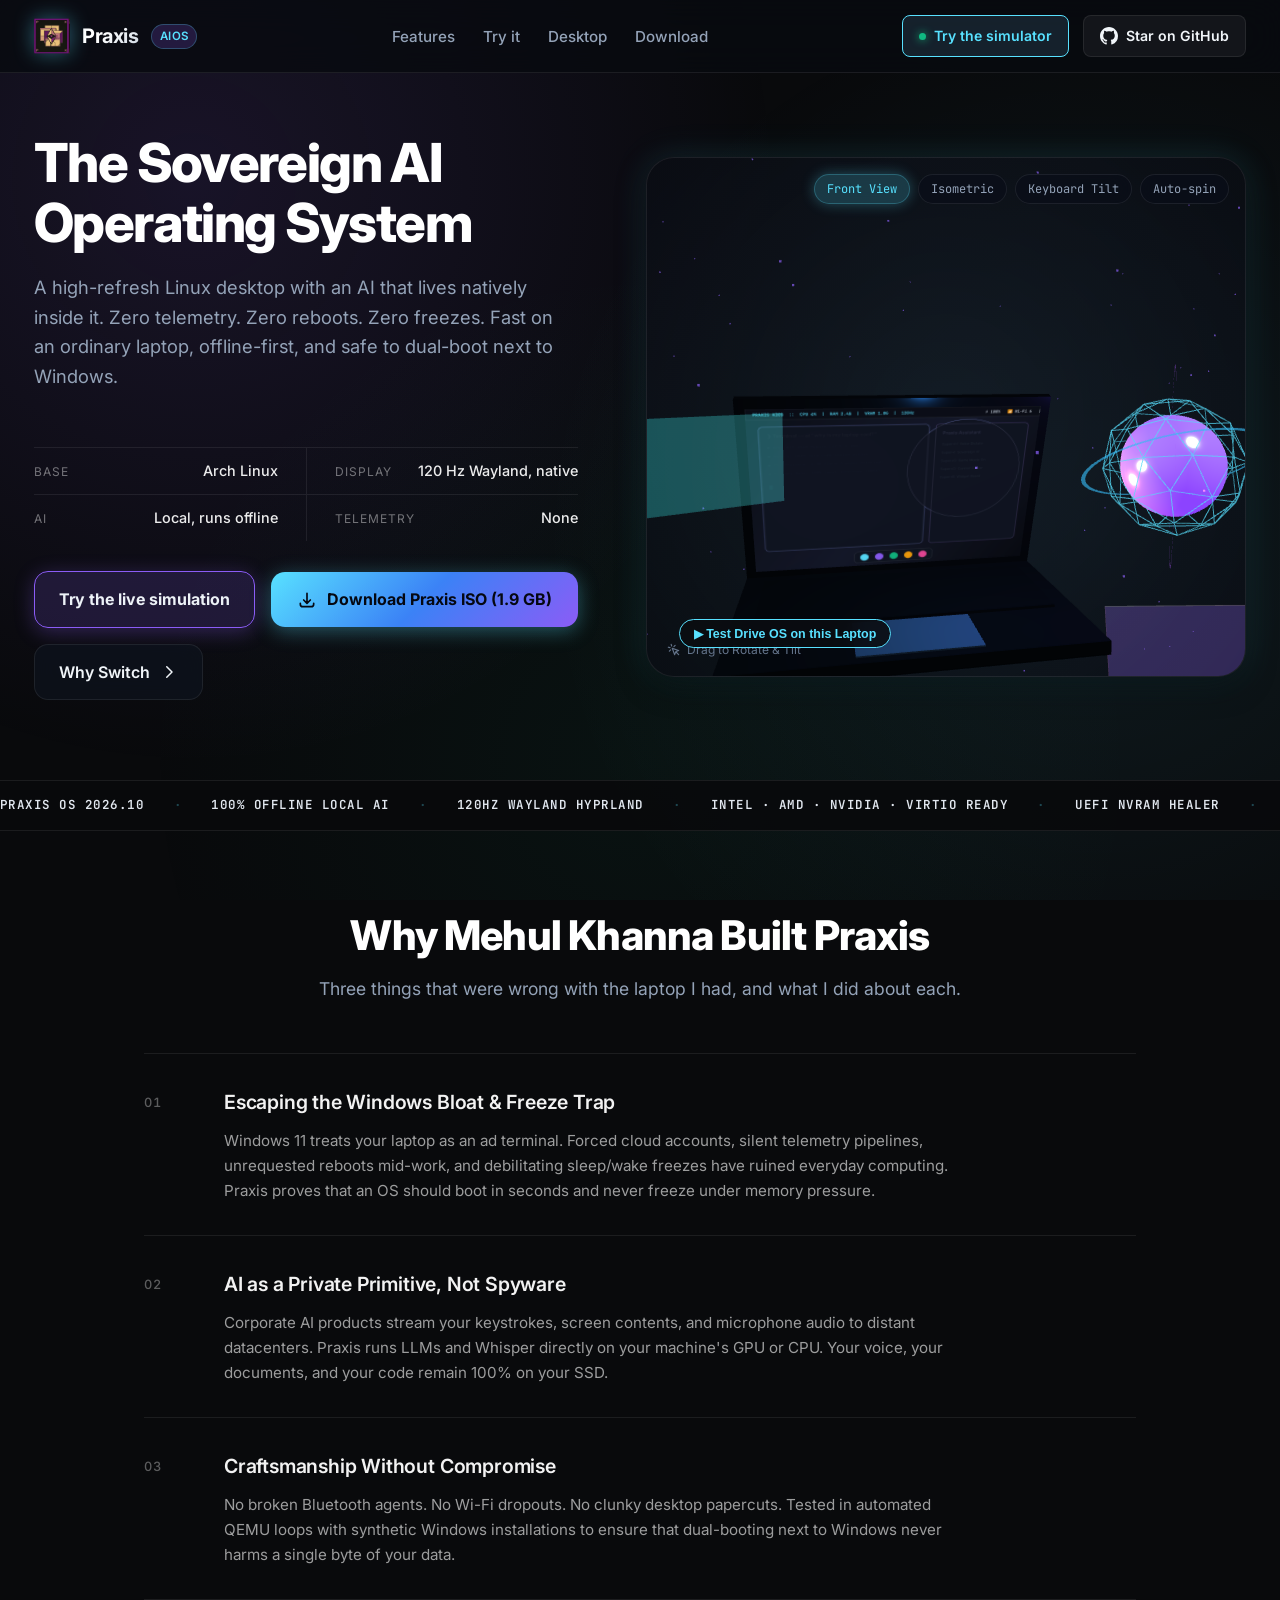
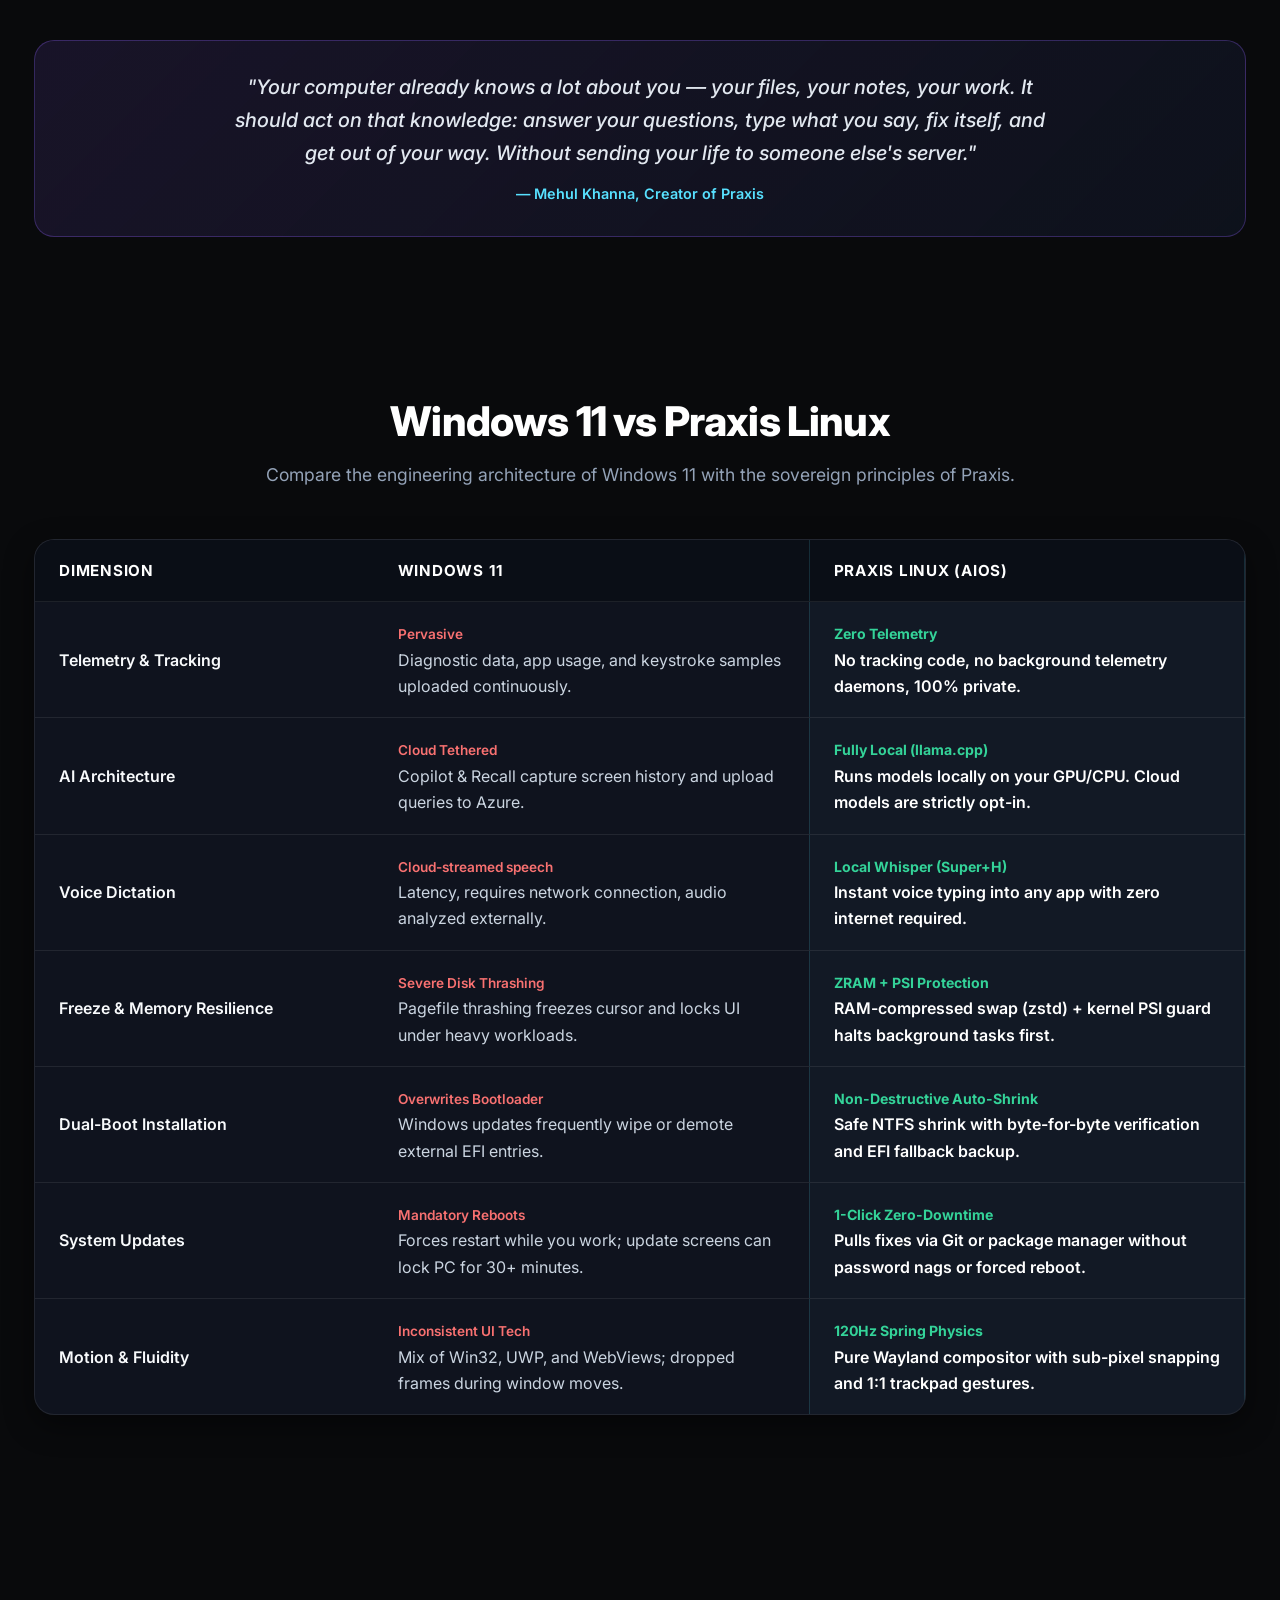
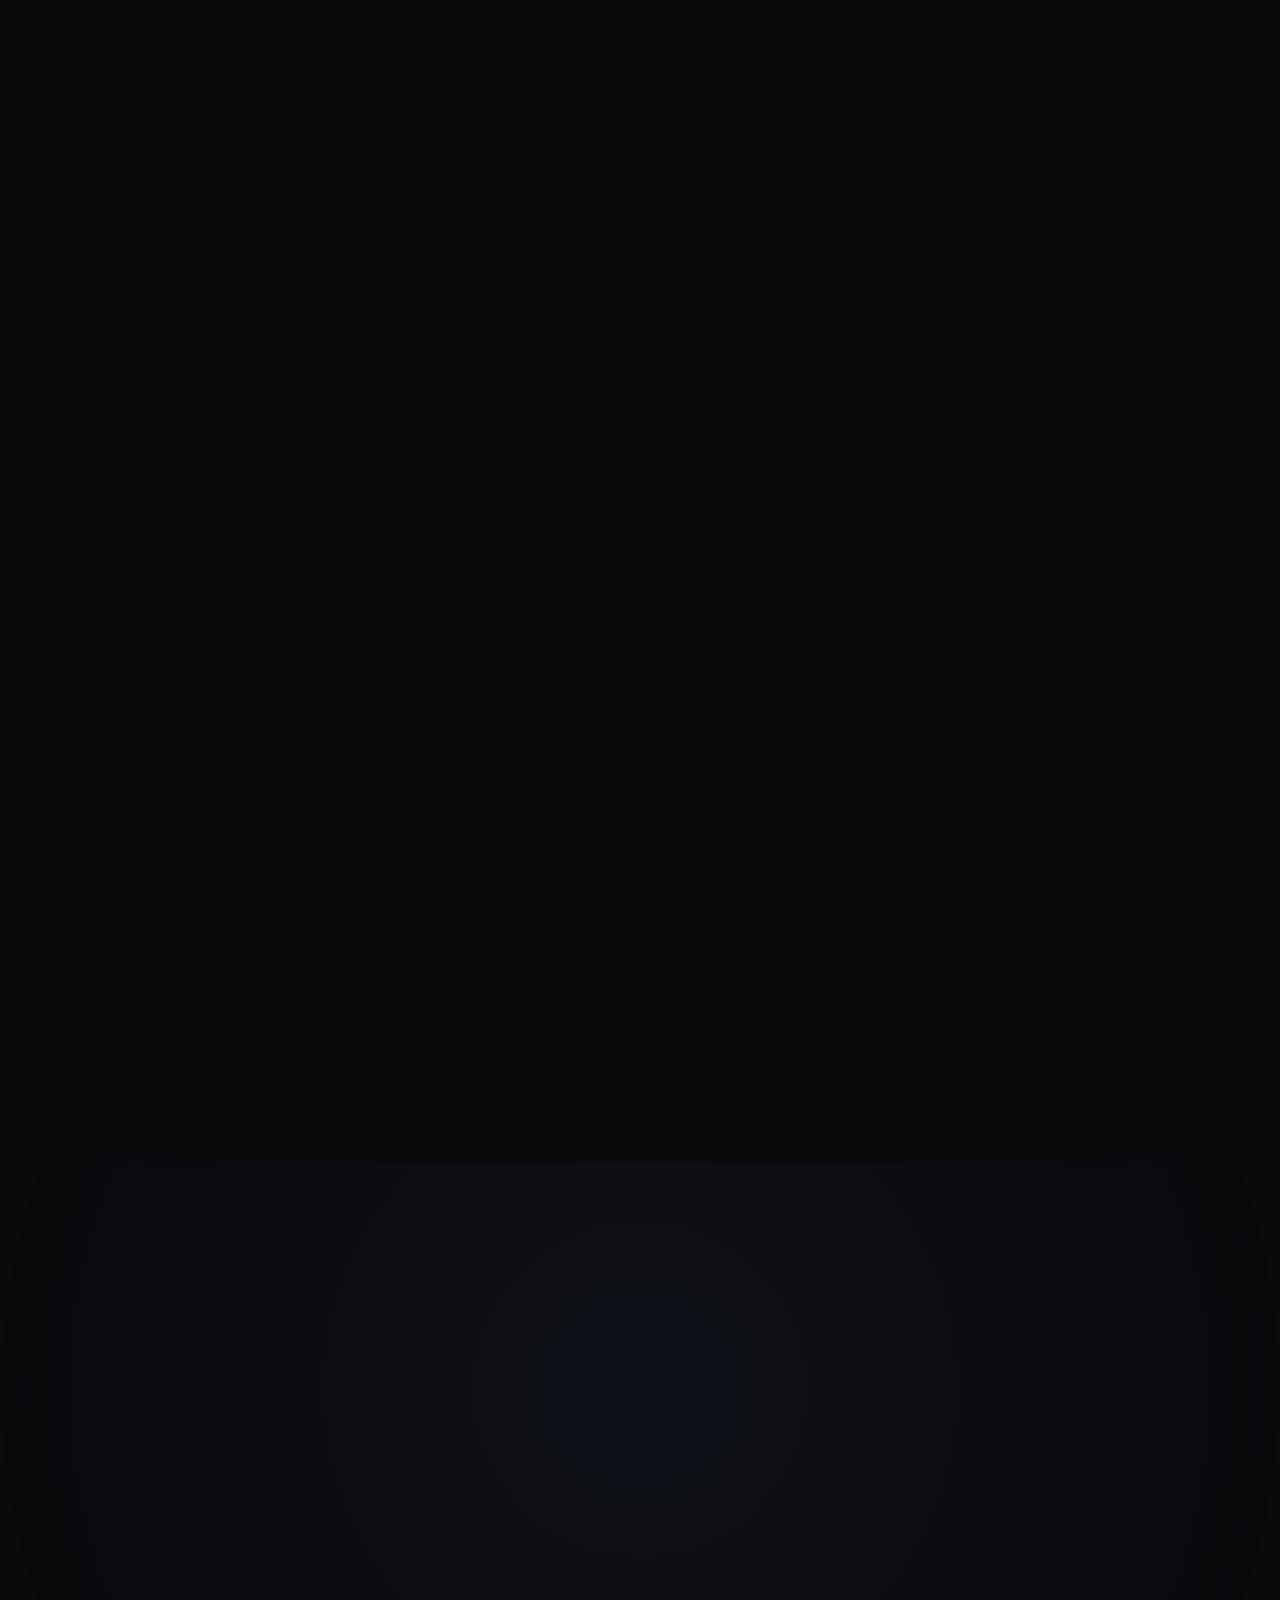
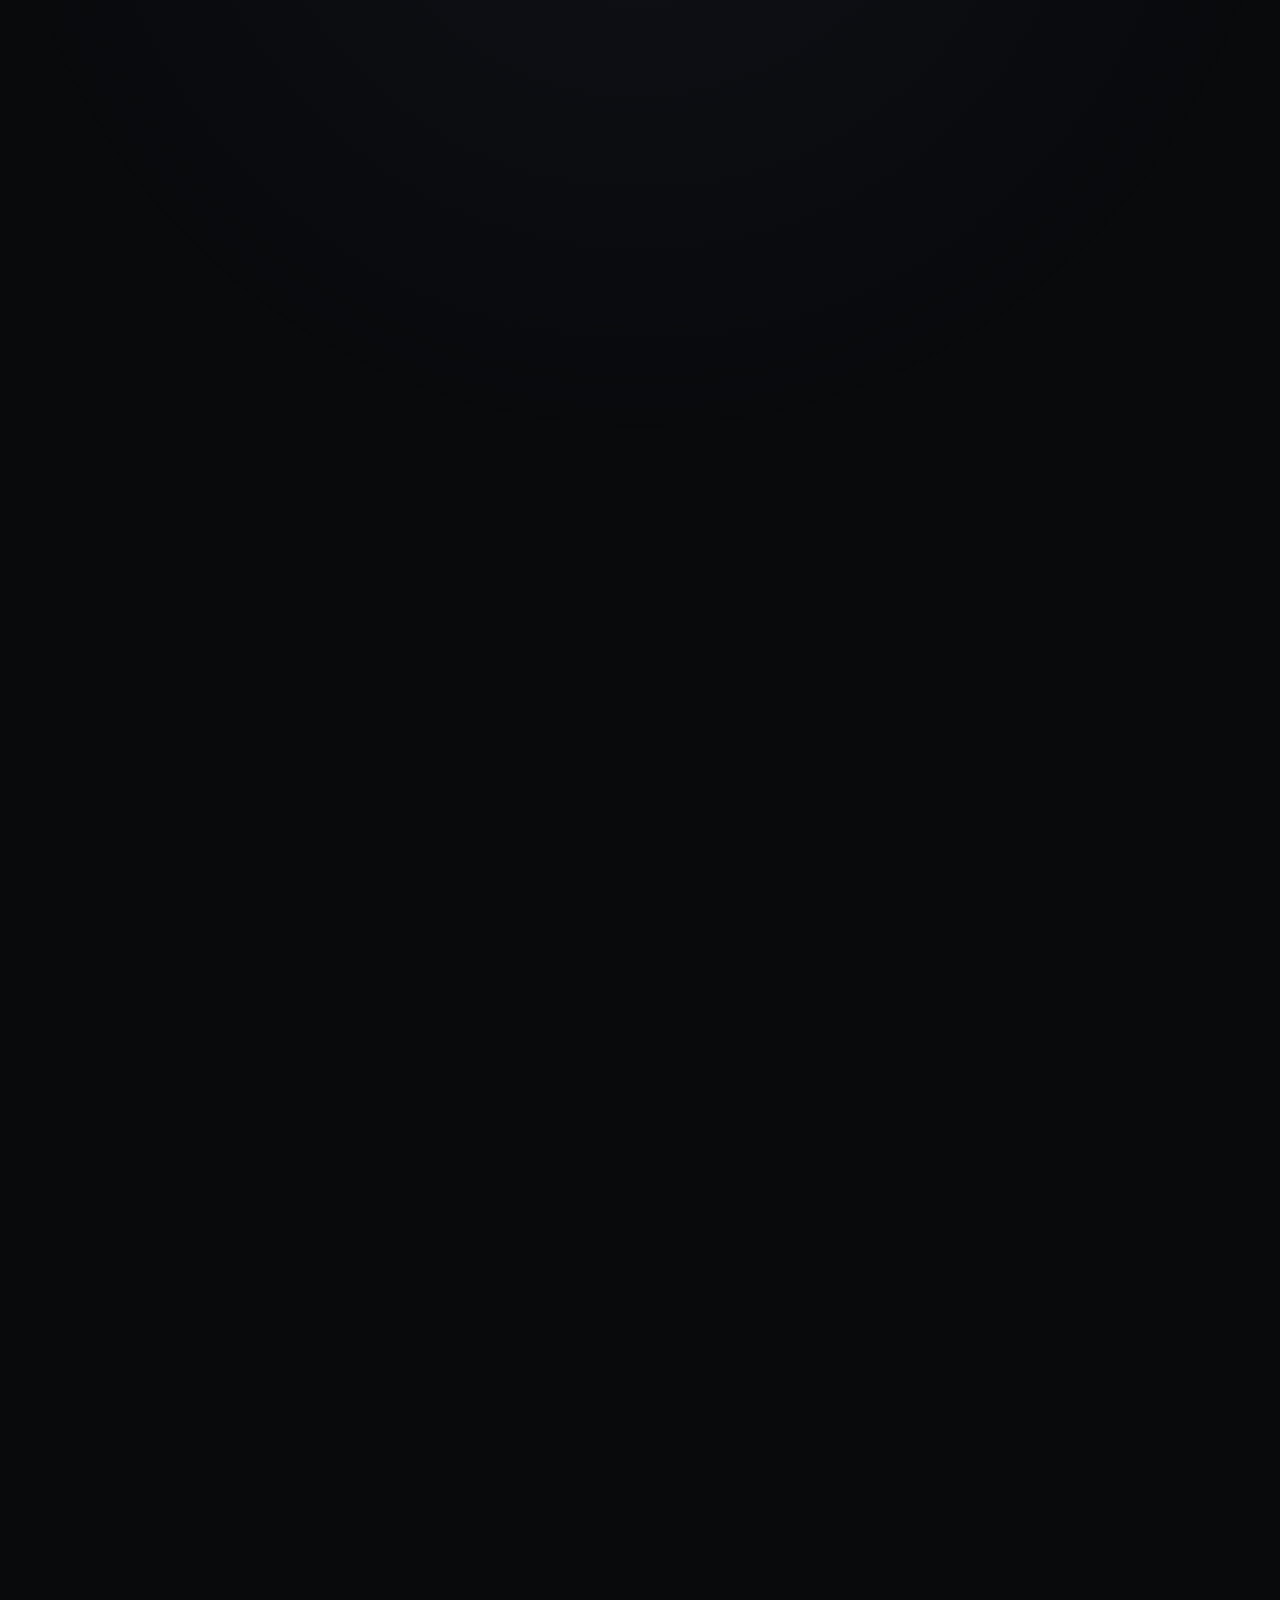
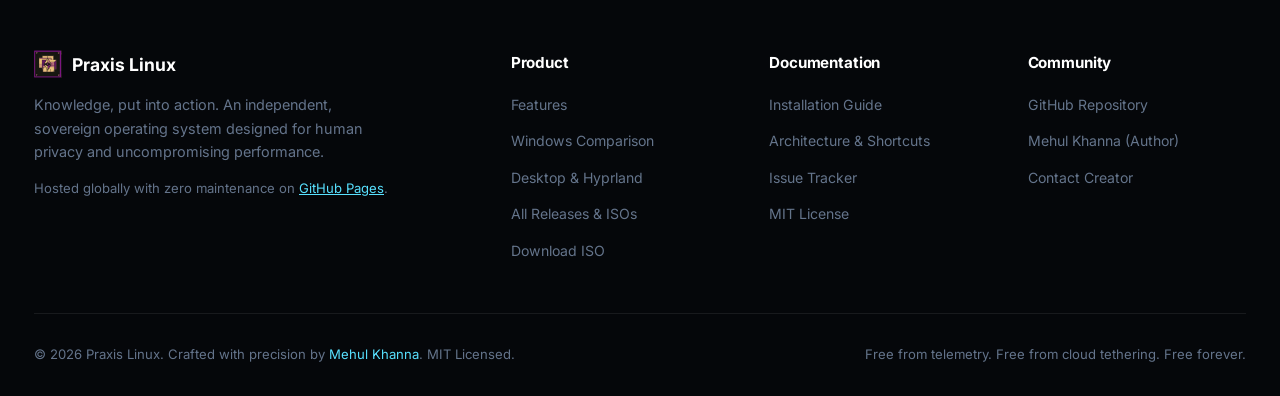
==== commit dc474116: "feat(website): PRX-WEB-054 take the generated voice out of the page The components were never really" ====
--- a/website/index.html
+++ b/website/index.html
@@ -76,8 +76,7 @@
 
   <!-- Header & Navigation -->
   <header class="site-header">
-    <div class="container nav-wrap">
-      <a href="#" class="brand">
+    <div class="container nav-wrap"><a href="#" class="brand">
         <img src="assets/praxis.svg" alt="Praxis Logo" class="brand-icon" decoding="async">
         <span class="brand-name">Praxis</span>
         <span class="brand-badge">AIOS</span>
@@ -95,8 +94,7 @@
         </ul>
       </nav>
 
-      <div class="nav-actions">
-        <a href="#simulator" class="btn-try-sim">
+      <div class="nav-actions"><a href="#simulator" class="btn-try-sim">
           <span class="pulse-dot"></span>
           <span>Try the simulator</span>
         </a>
@@ -117,10 +115,7 @@
 
   <!-- Hero Section with Interactive 3D WebGL Canvas -->
   <section class="hero-section">
-    <div class="container hero-grid">
-      <div class="hero-content">
-        <h1 class="hero-title">
-          The Sovereign AI<br>Operating System
+    <div class="container hero-grid"><div class="hero-content"><h1 class="hero-title">The Sovereign AI<br>Operating System
         </h1>
 
         <p class="hero-subtitle">
@@ -139,8 +134,7 @@
           <div><dt>Telemetry</dt><dd>None</dd></div>
         </dl>
 
-        <div class="hero-ctas">
-          <a href="#simulator" class="btn-sim-hero" id="hero-try-sim-btn">
+        <div class="hero-ctas"><a href="#simulator" class="btn-sim-hero" id="hero-try-sim-btn">
             <span>Try the live simulation</span>
           </a>
           <a href="#download" class="btn-primary">
@@ -159,20 +153,16 @@
       </div>
 
       <!-- 3D Interactive WebGL Display -->
-      <div class="hero-3d-box">
-        <div class="canvas-controls-bar">
-          <button class="view-ctrl-btn active" data-view="front">Front View</button>
+      <div class="hero-3d-box"><div class="canvas-controls-bar"><button class="view-ctrl-btn active" data-view="front">Front View</button>
           <button class="view-ctrl-btn" data-view="iso">Isometric</button>
           <button class="view-ctrl-btn" data-view="tilt">Keyboard Tilt</button>
           <button class="view-ctrl-btn" data-view="spin">Auto-spin</button>
         </div>
         <div id="canvas-container"></div>
-        <div class="viewport-overlay">
-          <button class="viewport-sim-launch" onclick="document.getElementById('simulator').scrollIntoView({behavior:'smooth'})">
+        <div class="viewport-overlay"><button class="viewport-sim-launch" onclick="document.getElementById('simulator').scrollIntoView({behavior:'smooth'})">
             ▶ Test Drive OS on this Laptop
           </button>
-          <span class="interactive-hint">
-            <svg width="14" height="14" fill="none" stroke="currentColor" stroke-width="2" viewBox="0 0 24 24">
+          <span class="interactive-hint"><svg width="14" height="14" fill="none" stroke="currentColor" stroke-width="2" viewBox="0 0 24 24">
               <path stroke-linecap="round" stroke-linejoin="round" d="M15 15l-2 5L9 9l11 4-5 2zm0 0l5 5M7.188 2.239l.777 2.897M5.136 7.965l-2.898-.777M13.95 4.05l-2.122 2.122m-5.657 5.656l-2.12 2.122"/>
             </svg>
             Drag to Rotate &amp; Tilt
@@ -183,34 +173,30 @@
   </section>
 
   <!-- Tigranz-Inspired Kinetic Hardware & Capability Marquee -->
-  <div class="kinetic-marquee" aria-label="System Specifications Ticker">
-    <div class="kinetic-track">
-      <span>PRAXIS OS 2026.10</span><span class="kinetic-sep">✦</span>
-      <span>100% OFFLINE LOCAL AI</span><span class="kinetic-sep">✦</span>
-      <span>120HZ WAYLAND HYPRLAND</span><span class="kinetic-sep">✦</span>
-      <span>INTEL · AMD · NVIDIA · VIRTIO READY</span><span class="kinetic-sep">✦</span>
-      <span>UEFI NVRAM HEALER</span><span class="kinetic-sep">✦</span>
-      <span>ZERO TELEMETRY</span><span class="kinetic-sep">✦</span>
-      <span>WINDOWS DUAL-BOOT SAFE</span><span class="kinetic-sep">✦</span>
-      <span>BTRFS ATOMIC SNAPSHOTS</span><span class="kinetic-sep">✦</span>
-      <span>PRAXIS OS 2026.10</span><span class="kinetic-sep">✦</span>
-      <span>100% OFFLINE LOCAL AI</span><span class="kinetic-sep">✦</span>
-      <span>120HZ WAYLAND HYPRLAND</span><span class="kinetic-sep">✦</span>
-      <span>INTEL · AMD · NVIDIA · VIRTIO READY</span><span class="kinetic-sep">✦</span>
-      <span>UEFI NVRAM HEALER</span><span class="kinetic-sep">✦</span>
-      <span>ZERO TELEMETRY</span><span class="kinetic-sep">✦</span>
-      <span>WINDOWS DUAL-BOOT SAFE</span><span class="kinetic-sep">✦</span>
-      <span>BTRFS ATOMIC SNAPSHOTS</span><span class="kinetic-sep">✦</span>
+  <div class="kinetic-marquee" aria-label="System Specifications Ticker"><div class="kinetic-track"><span>PRAXIS OS 2026.10</span><span class="kinetic-sep" aria-hidden="true"></span>
+      <span>100% OFFLINE LOCAL AI</span><span class="kinetic-sep" aria-hidden="true"></span>
+      <span>120HZ WAYLAND HYPRLAND</span><span class="kinetic-sep" aria-hidden="true"></span>
+      <span>INTEL · AMD · NVIDIA · VIRTIO READY</span><span class="kinetic-sep" aria-hidden="true"></span>
+      <span>UEFI NVRAM HEALER</span><span class="kinetic-sep" aria-hidden="true"></span>
+      <span>ZERO TELEMETRY</span><span class="kinetic-sep" aria-hidden="true"></span>
+      <span>WINDOWS DUAL-BOOT SAFE</span><span class="kinetic-sep" aria-hidden="true"></span>
+      <span>BTRFS ATOMIC SNAPSHOTS</span><span class="kinetic-sep" aria-hidden="true"></span>
+      <span>PRAXIS OS 2026.10</span><span class="kinetic-sep" aria-hidden="true"></span>
+      <span>100% OFFLINE LOCAL AI</span><span class="kinetic-sep" aria-hidden="true"></span>
+      <span>120HZ WAYLAND HYPRLAND</span><span class="kinetic-sep" aria-hidden="true"></span>
+      <span>INTEL · AMD · NVIDIA · VIRTIO READY</span><span class="kinetic-sep" aria-hidden="true"></span>
+      <span>UEFI NVRAM HEALER</span><span class="kinetic-sep" aria-hidden="true"></span>
+      <span>ZERO TELEMETRY</span><span class="kinetic-sep" aria-hidden="true"></span>
+      <span>WINDOWS DUAL-BOOT SAFE</span><span class="kinetic-sep" aria-hidden="true"></span>
+      <span>BTRFS ATOMIC SNAPSHOTS</span><span class="kinetic-sep" aria-hidden="true"></span>
     </div>
   </div>
 
   <!-- Creator's Intent & Philosophy (The Manifesto) -->
   <section id="philosophy">
-    <div class="container">
-      <div class="section-head">
-                <h2 class="section-title">Why Mehul Khanna Built Praxis</h2>
+    <div class="container"><div class="section-head"><h2 class="section-title">Why Mehul Khanna Built Praxis</h2>
         <p class="section-desc">
-          Modern personal computing has become broken by design. Praxis was engineered to reclaim sovereignty, dignity, and raw computing performance.
+          Three things that were wrong with the laptop I had, and what I did about each.
         </p>
       </div>
 
@@ -218,32 +204,24 @@
            card grid is the single most recognisable shape of a generated
            landing page; an editorial list reads as something a person laid
            out, and it holds the same words. -->
-      <div class="intent-rows">
-        <div class="intent-row">
-          <span class="intent-n">01</span>
-          <div class="intent-body">
-            <h3>Escaping the Windows Bloat &amp; Freeze Trap</h3>
+      <div class="intent-rows"><div class="intent-row"><span class="intent-n">01</span>
+          <div class="intent-body"><h3>Escaping the Windows Bloat &amp; Freeze Trap</h3>
             <p>Windows 11 treats your laptop as an ad terminal. Forced cloud accounts, silent telemetry pipelines, unrequested reboots mid-work, and debilitating sleep/wake freezes have ruined everyday computing. Praxis proves that an OS should boot in seconds and never freeze under memory pressure.</p>
           </div>
         </div>
-        <div class="intent-row">
-          <span class="intent-n">02</span>
-          <div class="intent-body">
-            <h3>AI as a Private Primitive, Not Spyware</h3>
+        <div class="intent-row"><span class="intent-n">02</span>
+          <div class="intent-body"><h3>AI as a Private Primitive, Not Spyware</h3>
             <p>Corporate AI products stream your keystrokes, screen contents, and microphone audio to distant datacenters. Praxis runs LLMs and Whisper directly on your machine's GPU or CPU. Your voice, your documents, and your code remain 100% on your SSD.</p>
           </div>
         </div>
-        <div class="intent-row">
-          <span class="intent-n">03</span>
-          <div class="intent-body">
-            <h3>Craftsmanship Without Compromise</h3>
+        <div class="intent-row"><span class="intent-n">03</span>
+          <div class="intent-body"><h3>Craftsmanship Without Compromise</h3>
             <p>No broken Bluetooth agents. No Wi-Fi dropouts. No clunky desktop papercuts. Tested in automated QEMU loops with synthetic Windows installations to ensure that dual-booting next to Windows never harms a single byte of your data.</p>
           </div>
         </div>
       </div>
 
-      <div class="quote-highlight">
-        <blockquote>
+      <div class="quote-highlight"><blockquote>
           "Your computer already knows a lot about you — your files, your notes, your work. It should act on that knowledge: answer your questions, type what you say, fix itself, and get out of your way. Without sending your life to someone else's server."
         </blockquote>
         <cite>— Mehul Khanna, Creator of Praxis</cite>
@@ -253,17 +231,13 @@
 
   <!-- Side-by-Side Comparison: Windows 11 vs Praxis Linux -->
   <section id="comparison" class="rise-scene">
-    <div class="container rise">
-      <div class="section-head">
-        <span class="section-tag">HEAD-TO-HEAD</span>
-        <h2 class="section-title">Windows 11 vs Praxis Linux</h2>
+    <div class="container rise"><div class="section-head"><h2 class="section-title">Windows 11 vs Praxis Linux</h2>
         <p class="section-desc">
           Compare the engineering architecture of Windows 11 with the sovereign principles of Praxis.
         </p>
       </div>
 
-      <div class="table-wrap">
-        <table class="comp-table">
+      <div class="table-wrap"><table class="comp-table">
           <thead>
             <tr>
               <th class="col-feature">Dimension</th>
@@ -275,77 +249,77 @@
             <tr>
               <td class="col-feature">Telemetry &amp; Tracking</td>
               <td class="col-windows">
-                <span class="badge-tag-bad">✖ Pervasive</span><br>
+                <span class="badge-tag-bad">Pervasive</span><br>
                 Diagnostic data, app usage, and keystroke samples uploaded continuously.
               </td>
               <td class="col-praxis">
-                <span class="badge-tag-good">✔ Zero Telemetry</span><br>
+                <span class="badge-tag-good">Zero Telemetry</span><br>
                 No tracking code, no background telemetry daemons, 100% private.
               </td>
             </tr>
             <tr>
               <td class="col-feature">AI Architecture</td>
               <td class="col-windows">
-                <span class="badge-tag-bad">✖ Cloud Tethered</span><br>
+                <span class="badge-tag-bad">Cloud Tethered</span><br>
                 Copilot &amp; Recall capture screen history and upload queries to Azure.
               </td>
               <td class="col-praxis">
-                <span class="badge-tag-good">✔ Fully Local (llama.cpp)</span><br>
+                <span class="badge-tag-good">Fully Local (llama.cpp)</span><br>
                 Runs models locally on your GPU/CPU. Cloud models are strictly opt-in.
               </td>
             </tr>
             <tr>
               <td class="col-feature">Voice Dictation</td>
               <td class="col-windows">
-                <span class="badge-tag-bad">✖ Cloud-streamed speech</span><br>
+                <span class="badge-tag-bad">Cloud-streamed speech</span><br>
                 Latency, requires network connection, audio analyzed externally.
               </td>
               <td class="col-praxis">
-                <span class="badge-tag-good">✔ Local Whisper (Super+H)</span><br>
+                <span class="badge-tag-good">Local Whisper (Super+H)</span><br>
                 Instant voice typing into any app with zero internet required.
               </td>
             </tr>
             <tr>
               <td class="col-feature">Freeze &amp; Memory Resilience</td>
               <td class="col-windows">
-                <span class="badge-tag-bad">✖ Severe Disk Thrashing</span><br>
+                <span class="badge-tag-bad">Severe Disk Thrashing</span><br>
                 Pagefile thrashing freezes cursor and locks UI under heavy workloads.
               </td>
               <td class="col-praxis">
-                <span class="badge-tag-good">✔ ZRAM + PSI Protection</span><br>
+                <span class="badge-tag-good">ZRAM + PSI Protection</span><br>
                 RAM-compressed swap (zstd) + kernel PSI guard halts background tasks first.
               </td>
             </tr>
             <tr>
               <td class="col-feature">Dual-Boot Installation</td>
               <td class="col-windows">
-                <span class="badge-tag-bad">✖ Overwrites Bootloader</span><br>
+                <span class="badge-tag-bad">Overwrites Bootloader</span><br>
                 Windows updates frequently wipe or demote external EFI entries.
               </td>
               <td class="col-praxis">
-                <span class="badge-tag-good">✔ Non-Destructive Auto-Shrink</span><br>
+                <span class="badge-tag-good">Non-Destructive Auto-Shrink</span><br>
                 Safe NTFS shrink with byte-for-byte verification and EFI fallback backup.
               </td>
             </tr>
             <tr>
               <td class="col-feature">System Updates</td>
               <td class="col-windows">
-                <span class="badge-tag-bad">✖ Mandatory Reboots</span><br>
+                <span class="badge-tag-bad">Mandatory Reboots</span><br>
                 Forces restart while you work; update screens can lock PC for 30+ minutes.
               </td>
               <td class="col-praxis">
-                <span class="badge-tag-good">✔ 1-Click Zero-Downtime</span><br>
+                <span class="badge-tag-good">1-Click Zero-Downtime</span><br>
                 Pulls fixes via Git or package manager without password nags or forced reboot.
               </td>
             </tr>
             <tr>
               <td class="col-feature">Motion &amp; Fluidity</td>
               <td class="col-windows">
-                <span class="badge-tag-bad">✖ Inconsistent UI Tech</span><br>
+                <span class="badge-tag-bad">Inconsistent UI Tech</span><br>
                 Mix of Win32, UWP, and WebViews; dropped frames during window moves.
               </td>
               <td class="col-praxis">
-                <span class="badge-tag-good">✔ 120Hz Spring Physics</span><br>
+                <span class="badge-tag-good">120Hz Spring Physics</span><br>
                 Pure Wayland compositor with sub-pixel snapping and 1:1 trackpad gestures.
               </td>
             </tr>
@@ -357,19 +331,13 @@
 
   <!-- Interactive Terminal & Local AI Suite -->
   <section id="features" class="rise-scene">
-    <div class="container rise">
-      <div class="section-head">
-        <span class="section-tag">BUILT-IN INTELLIGENCE</span>
-        <h2 class="section-title">The `ai` System Command &amp; Voice Engine</h2>
+    <div class="container rise"><div class="section-head"><h2 class="section-title">The <code>ai</code> command</h2>
         <p class="section-desc">
           Praxis doesn't bolt a chat window onto your screen. The AI is a deep system service accessible from your keyboard, voice, and terminal.
         </p>
       </div>
 
-      <div class="terminal-wrapper">
-        <div class="terminal-header">
-          <div class="terminal-dots">
-            <span class="t-dot red"></span>
+      <div class="terminal-wrapper"><div class="terminal-header"><div class="terminal-dots"><span class="t-dot red"></span>
             <span class="t-dot yellow"></span>
             <span class="t-dot green"></span>
           </div>
@@ -377,15 +345,13 @@
           <span style="font-size: 0.75rem; color: #10b981;">● CUDA OFFLOAD</span>
         </div>
 
-        <div class="terminal-tabs">
-          <button class="tab-btn active" data-tab="diagnostics">1. System Diagnostics</button>
+        <div class="terminal-tabs"><button class="tab-btn active" data-tab="diagnostics">1. System Diagnostics</button>
           <button class="tab-btn" data-tab="voice">2. Voice Dictation (Super+H)</button>
           <button class="tab-btn" data-tab="doctor">3. Self-Healing (praxis doctor)</button>
           <button class="tab-btn" data-tab="rag">4. Private Document RAG</button>
         </div>
 
-        <div class="terminal-body">
-          <p><span class="t-prompt">praxis@machine:~$</span> <span class="t-cmd" id="terminal-cmd-text">ai "why is my laptop hot?"</span></p>
+        <div class="terminal-body"><p><span class="t-prompt">praxis@machine:~$</span> <span class="t-cmd" id="terminal-cmd-text">ai "why is my laptop hot?"</span></p>
           <pre class="t-output" id="terminal-output-text"></pre>
         </div>
       </div>
@@ -394,40 +360,32 @@
 
   <!-- Deep Architecture & Subsystems Explorer -->
   <section id="architecture" class="rise-scene">
-    <div class="container rise">
-      <div class="section-head">
-        <span class="section-tag">ENGINEERING INTEGRITY</span>
-        <h2 class="section-title">The Four Pillars of Praxis Architecture</h2>
+    <div class="container rise"><div class="section-head"><h2 class="section-title">How it is built</h2>
         <p class="section-desc">
           Explore how the Wayland shell, local AI daemon, zero-freeze kernel, and hardware ACPI layer work together seamlessly.
         </p>
       </div>
 
-      <div class="arch-wrapper">
-        <div class="arch-tabs-nav">
-          <button class="arch-tab-btn active" data-arch-target="arch-compositor">
-            <span>🪟 Wayland &amp; Shell</span>
+      <div class="arch-wrapper"><div class="arch-tabs-nav"><button class="arch-tab-btn active" data-arch-target="arch-compositor">
+            <span>Wayland &amp; Shell</span>
             <small style="font-size: 0.72rem; color: #94a3b8;">Hyprland + Quickshell 120Hz</small>
           </button>
           <button class="arch-tab-btn" data-arch-target="arch-ai">
-            <span>🤖 Sovereign Local AI</span>
+            <span>Local AI</span>
             <small style="font-size: 0.72rem; color: #94a3b8;">llama.cpp + Whisper + FTS5</small>
           </button>
           <button class="arch-tab-btn" data-arch-target="arch-kernel">
-            <span>🛡️ Zero-Freeze Kernel</span>
+            <span>Kernel tuning</span>
             <small style="font-size: 0.72rem; color: #94a3b8;">ZRAM zstd + PSI Protection</small>
           </button>
           <button class="arch-tab-btn" data-arch-target="arch-hardware">
-            <span>⚡ Hardware &amp; Boot</span>
+            <span>Hardware and boot</span>
             <small style="font-size: 0.72rem; color: #94a3b8;">Auto Backlight &amp; D-Bus Agent</small>
           </button>
         </div>
 
-        <div class="arch-panels-container">
-          <!-- Panel 1: Wayland & Shell -->
-          <div id="arch-compositor" class="arch-panel active">
-            <div class="arch-info">
-              <h3>Pure Wayland with Spring Dynamics</h3>
+        <div class="arch-panels-container"><!-- Panel 1: Wayland & Shell -->
+          <div id="arch-compositor" class="arch-panel active"><div class="arch-info"><h3>Wayland, with real spring physics</h3>
               <p>
                 Praxis abandons legacy X11 wrappers and slow Electron UI shells. The desktop is built natively on Hyprland's Wayland compositor paired with Quickshell's declarative QML engine. Window motions follow physical spring equations, and multi-touch gestures map 1:1 with your fingers.
               </p>
@@ -438,29 +396,22 @@
                 <li class="arch-spec-pill">1-Tap Game Mode (Super+G)</li>
               </ul>
             </div>
-            <div class="arch-card-box">
-              <h4 style="color: #ffffff; font-size: 1rem; margin-bottom: 8px;">Window Lifecycle Pipeline</h4>
-              <div class="arch-diagram-flow">
-                <div class="flow-step">
-                  <span class="step-number">1</span>
+            <div class="arch-card-box"><h4 style="color: #ffffff; font-size: 1rem; margin-bottom: 8px;">Window Lifecycle Pipeline</h4>
+              <div class="arch-diagram-flow"><div class="flow-step"><span class="step-number">1</span>
                   <span class="step-text">Trackpad event processed with zero input latency</span>
                 </div>
-                <div class="flow-step">
-                  <span class="step-number">2</span>
+                <div class="flow-step"><span class="step-number">2</span>
                   <span class="step-text">Spring dynamics interpolate smooth easing at display refresh rate</span>
                 </div>
-                <div class="flow-step">
-                  <span class="step-number">3</span>
+                <div class="flow-step"><span class="step-number">3</span>
                   <span class="step-text">Quickshell dock auto-hides with reserved 16px gap against active windows</span>
                 </div>
               </div>
             </div>
           </div>
 
-          <!-- Panel 2: Sovereign Local AI -->
-          <div id="arch-ai" class="arch-panel">
-            <div class="arch-info">
-              <h3>Operating System Native Intelligence</h3>
+          <!-- Panel 2: Local AI -->
+          <div id="arch-ai" class="arch-panel"><div class="arch-info"><h3>Operating System Native Intelligence</h3>
               <p>
                 Praxis doesn't bolt an isolated chat app onto your screen. The local AI runs as a system daemon (<code>aios.service</code>) via llama.cpp with direct CUDA, Vulkan, and CPU offloading. Push-to-talk voice dictation (<code>Super+H</code>) streams directly into your focused cursor via an offline Whisper pipeline.
               </p>
@@ -471,29 +422,22 @@
                 <li class="arch-spec-pill">Default-Deny Command Permission Gate</li>
               </ul>
             </div>
-            <div class="arch-card-box">
-              <h4 style="color: #ffffff; font-size: 1rem; margin-bottom: 8px;">Privacy &amp; Inference Gate</h4>
-              <div class="arch-diagram-flow">
-                <div class="flow-step">
-                  <span class="step-number">1</span>
+            <div class="arch-card-box"><h4 style="color: #ffffff; font-size: 1rem; margin-bottom: 8px;">Privacy &amp; Inference Gate</h4>
+              <div class="arch-diagram-flow"><div class="flow-step"><span class="step-number">1</span>
                   <span class="step-text">Voice or shortcut captured natively (Super+H / Super+I)</span>
                 </div>
-                <div class="flow-step">
-                  <span class="step-number">2</span>
+                <div class="flow-step"><span class="step-number">2</span>
                   <span class="step-text">Diagnostic telemetry queried locally from hwmon / systemd</span>
                 </div>
-                <div class="flow-step">
-                  <span class="step-number">3</span>
+                <div class="flow-step"><span class="step-number">3</span>
                   <span class="step-text">Tokens generated locally on GPU VRAM with zero network egress</span>
                 </div>
               </div>
             </div>
           </div>
 
-          <!-- Panel 3: Zero-Freeze Kernel -->
-          <div id="arch-kernel" class="arch-panel">
-            <div class="arch-info">
-              <h3>Memory Thrashing &amp; Freeze Shield</h3>
+          <!-- Panel 3: Kernel tuning -->
+          <div id="arch-kernel" class="arch-panel"><div class="arch-info"><h3>Memory Thrashing &amp; Freeze Shield</h3>
               <p>
                 Typical desktops freeze under heavy multitasking when the disk swap begins thrashing. Praxis solves this by pairing compressed in-RAM swap (ZRAM using high-throughput zstd) with Linux Kernel Pressure Stall Information (PSI). Heavy background indexing throttles early, guaranteeing your cursor never stutters.
               </p>
@@ -504,19 +448,14 @@
                 <li class="arch-spec-pill">OOM Killer Sacrifices AI Jobs Before Desktop</li>
               </ul>
             </div>
-            <div class="arch-card-box">
-              <h4 style="color: #ffffff; font-size: 1rem; margin-bottom: 8px;">Freeze Prevention Shield</h4>
-              <div class="arch-diagram-flow">
-                <div class="flow-step">
-                  <span class="step-number">1</span>
+            <div class="arch-card-box"><h4 style="color: #ffffff; font-size: 1rem; margin-bottom: 8px;">Freeze Prevention Shield</h4>
+              <div class="arch-diagram-flow"><div class="flow-step"><span class="step-number">1</span>
                   <span class="step-text">Kernel monitors PSI pressure metrics (cpu, memory, io)</span>
                 </div>
-                <div class="flow-step">
-                  <span class="step-number">2</span>
+                <div class="flow-step"><span class="step-number">2</span>
                   <span class="step-text">ZRAM compresses inactive pages in RAM at 3.5 GB/s</span>
                 </div>
-                <div class="flow-step">
-                  <span class="step-number">3</span>
+                <div class="flow-step"><span class="step-number">3</span>
                   <span class="step-text">Desktop shell &amp; compositor retain 100% priority headroom</span>
                 </div>
               </div>
@@ -524,9 +463,7 @@
           </div>
 
           <!-- Panel 4: Hardware & Boot -->
-          <div id="arch-hardware" class="arch-panel">
-            <div class="arch-info">
-              <h3>Universal Laptop ACPI &amp; Boot Resiliency</h3>
+          <div id="arch-hardware" class="arch-panel"><div class="arch-info"><h3>Universal Laptop ACPI &amp; Boot Resiliency</h3>
               <p>
                 From dual-backlight OLED quirks to HP Omen RTX 4060 hybrid GPU modesetting, Praxis incorporates battle-tested hardware safeguards. The automated D-Bus agent eliminates Bluetooth pairing drops, while the NVRAM guardian keeps Windows from overwriting your bootloader.
               </p>
@@ -537,19 +474,14 @@
                 <li class="arch-spec-pill">HP/Acer NVRAM Fallback EFI Guardian</li>
               </ul>
             </div>
-            <div class="arch-card-box">
-              <h4 style="color: #ffffff; font-size: 1rem; margin-bottom: 8px;">Hardware Safeguard Loop</h4>
-              <div class="arch-diagram-flow">
-                <div class="flow-step">
-                  <span class="step-number">1</span>
+            <div class="arch-card-box"><h4 style="color: #ffffff; font-size: 1rem; margin-bottom: 8px;">Hardware Safeguard Loop</h4>
+              <div class="arch-diagram-flow"><div class="flow-step"><span class="step-number">1</span>
                   <span class="step-text">PCI ID probing binds optimal driver (NVIDIA / AMD / Intel)</span>
                 </div>
-                <div class="flow-step">
-                  <span class="step-number">2</span>
+                <div class="flow-step"><span class="step-number">2</span>
                   <span class="step-text">praxis-bluetooth registers authentication agent on system bus</span>
                 </div>
-                <div class="flow-step">
-                  <span class="step-number">3</span>
+                <div class="flow-step"><span class="step-number">3</span>
                   <span class="step-text">BOOTX64.EFI fallback prevents aggressive vendor firmware resets</span>
                 </div>
               </div>
@@ -562,105 +494,60 @@
 
   <!-- Desktop Experience & Features Grid -->
   <section id="desktop" class="rise-scene">
-    <div class="container rise">
-      <div class="section-head">
-        <span class="section-tag">HIGH-REFRESH WAYLAND</span>
-        <h2 class="section-title">A Desktop That Feels Like Liquid Glass</h2>
+    <div class="container rise"><div class="section-head"><h2 class="section-title">The desktop</h2>
         <p class="section-desc">
           Powered by Hyprland and Quickshell, Praxis delivers buttery animations, 1:1 trackpad gestures, and intuitive window snapping.
         </p>
       </div>
 
-      <div class="features-grid">
-        <div class="feature-box">
-          <div class="card-icon-wrap">
-            <svg width="22" height="22" fill="none" stroke="currentColor" stroke-width="2" viewBox="0 0 24 24">
-              <path stroke-linecap="round" stroke-linejoin="round" d="M4 6a2 2 0 012-2h2a2 2 0 012 2v2a2 2 0 01-2 2H6a2 2 0 01-2-2V6zM14 6a2 2 0 012-2h2a2 2 0 012 2v2a2 2 0 01-2 2h-2a2 2 0 01-2-2V6zM4 16a2 2 0 012-2h2a2 2 0 012 2v2a2 2 0 01-2 2H6a2 2 0 01-2-2v-2zM14 16a2 2 0 012-2h2a2 2 0 012 2v2a2 2 0 01-2 2h-2a2 2 0 01-2-2v-2z"/>
-            </svg>
-          </div>
-          <h4>Instant Window Snapping &amp; Thirds</h4>
-          <p>
-            <code>Super+← / →</code> snaps windows to exact halves. <code>Super+Alt+1/2/3</code> splits wide screens into clean thirds with zero overlap.
-          </p>
-        </div>
-
-        <div class="feature-box">
-          <div class="card-icon-wrap violet">
-            <svg width="22" height="22" fill="none" stroke="currentColor" stroke-width="2" viewBox="0 0 24 24">
-              <path stroke-linecap="round" stroke-linejoin="round" d="M19 11a7 7 0 01-7 7m0 0a7 7 0 01-7-7m7 7v4m0 0H8m4 0h4m-4-8a3 3 0 100-6 3 3 0 000 6z"/>
-            </svg>
-          </div>
-          <h4>System-Wide Push-to-Talk</h4>
-          <p>
-            Press <code>Super+H</code>, speak, and your words appear at your text cursor in any browser, code editor, or terminal. Processed locally via Whisper.
-          </p>
-        </div>
-
-        <div class="feature-box">
-          <div class="card-icon-wrap">
-            <svg width="22" height="22" fill="none" stroke="currentColor" stroke-width="2" viewBox="0 0 24 24">
-              <path stroke-linecap="round" stroke-linejoin="round" d="M13 10V3L4 14h7v7l9-11h-7z"/>
-            </svg>
-          </div>
-          <h4>One-Tap Game Mode (Super+G)</h4>
-          <p>
-            Temporarily unloads local AI from GPU memory, pauses live wallpapers, halts desktop blur, and gives 100% of GPU compute to your game.
-          </p>
-        </div>
-
-        <div class="feature-box">
-          <div class="card-icon-wrap rose">
-            <svg width="22" height="22" fill="none" stroke="currentColor" stroke-width="2" viewBox="0 0 24 24">
-              <path stroke-linecap="round" stroke-linejoin="round" d="M12 8v4l3 3m6-3a9 9 0 11-18 0 9 9 0 0118 0z"/>
-            </svg>
-          </div>
-          <h4>Live 30-Second Wi-Fi Scanner</h4>
-          <p>
-            Never suffer from truncated Wi-Fi scans or broken PSK joins. Live countdown timer, automatic rescan, and clean password visibility toggle.
-          </p>
-        </div>
-
-        <div class="feature-box">
-          <div class="card-icon-wrap">
-            <svg width="22" height="22" fill="none" stroke="currentColor" stroke-width="2" viewBox="0 0 24 24">
-              <path stroke-linecap="round" stroke-linejoin="round" d="M15 7a2 2 0 012 2m4 0a6 6 0 01-7.743 5.743L11 17H9v2H7v2H4a1 1 0 01-1-1v-2.586a1 1 0 01.293-.707l5.964-5.964A6 6 0 1121 9z"/>
-            </svg>
-          </div>
-          <h4>Bluetooth PIN &amp; Passkey Pairing</h4>
-          <p>
-            Native BlueZ D-Bus authentication agent for mice, wireless keyboards, and headsets with automatic PipeWire audio routing.
-          </p>
-        </div>
-
-        <div class="feature-box">
-          <div class="card-icon-wrap violet">
-            <svg width="22" height="22" fill="none" stroke="currentColor" stroke-width="2" viewBox="0 0 24 24">
-              <path stroke-linecap="round" stroke-linejoin="round" d="M4 16l4.586-4.586a2 2 0 012.828 0L16 16m-2-2l1.586-1.586a2 2 0 012.828 0L20 14m-6-6h.01M6 20h12a2 2 0 002-2V6a2 2 0 00-2-2H6a2 2 0 00-2 2v12a2 2 0 002 2z"/>
-            </svg>
-          </div>
-          <h4>Screen OCR Assistant (Super+Shift+O)</h4>
-          <p>
-            Instantly copy text from video streams, protected web elements, screenshots, or error logs directly into your clipboard.
-          </p>
-        </div>
+      <div class="intent-rows"><div class="intent-row"><span class="intent-n">01</span>
+            <div class="intent-body"><h3>Instant Window Snapping &amp; Thirds</h3>
+              <p><code>Super+ / </code> snaps windows to exact halves. <code>Super+Alt+1/2/3</code> splits wide screens into clean thirds with zero overlap.</p>
+            </div>
+          </div>
+
+        <div class="intent-row"><span class="intent-n">02</span>
+            <div class="intent-body"><h3>System-Wide Push-to-Talk</h3>
+              <p>Press <code>Super+H</code>, speak, and your words appear at your text cursor in any browser, code editor, or terminal. Processed locally via Whisper.</p>
+            </div>
+          </div>
+
+        <div class="intent-row"><span class="intent-n">03</span>
+            <div class="intent-body"><h3>One-Tap Game Mode (Super+G)</h3>
+              <p>Temporarily unloads local AI from GPU memory, pauses live wallpapers, halts desktop blur, and gives 100% of GPU compute to your game.</p>
+            </div>
+          </div>
+
+        <div class="intent-row"><span class="intent-n">04</span>
+            <div class="intent-body"><h3>Live 30-Second Wi-Fi Scanner</h3>
+              <p>Never suffer from truncated Wi-Fi scans or broken PSK joins. Live countdown timer, automatic rescan, and clean password visibility toggle.</p>
+            </div>
+          </div>
+
+        <div class="intent-row"><span class="intent-n">05</span>
+            <div class="intent-body"><h3>Bluetooth PIN &amp; Passkey Pairing</h3>
+              <p>Native BlueZ D-Bus authentication agent for mice, wireless keyboards, and headsets with automatic PipeWire audio routing.</p>
+            </div>
+          </div>
+
+        <div class="intent-row"><span class="intent-n">06</span>
+            <div class="intent-body"><h3>Screen OCR Assistant (Super+Shift+O)</h3>
+              <p>Instantly copy text from video streams, protected web elements, screenshots, or error logs directly into your clipboard.</p>
+            </div>
+          </div>
       </div>
     </div>
   </section>
 
   <!-- Interactive WebBrowser OS Simulator -->
   <section id="simulator">
-    <div class="container">
-      <div class="section-head">
-        <span class="section-tag">LIVE INTERACTIVE SANDBOX</span>
-        <h2 class="section-title">Experience Praxis Linux in Your Browser</h2>
+    <div class="container"><div class="section-head"><h2 class="section-title">Try it in your browser</h2>
         <p class="section-desc">
           Test the buttery 120Hz Wayland glass shell, run offline AI diagnostics, and customize wallpapers directly online with zero installation.
         </p>
       </div>
 
-      <div class="simulator-toolbar">
-        <div class="sim-status-badge">
-          <span class="sim-pulse-dot"></span>
+      <div class="simulator-toolbar"><div class="sim-status-badge"><span class="sim-pulse-dot"></span>
           <span>Wayland Engine Active • 120Hz Springs • ZRAM Compressed</span>
         </div>
         <button id="sim-fullscreen-toggle" class="btn-fullscreen-toggle">
@@ -671,14 +558,9 @@
         </button>
       </div>
 
-      <div id="simulator-wrapper">
-        <div id="sim-desktop">
-          <!-- Topbar -->
-          <div class="sim-topbar">
-            <div class="sim-topbar-left">
-              <img src="assets/praxis.svg" alt="Praxis Logo" class="sim-top-logo" id="sim-app-drawer-toggle" title="Application Launcher (Super)" decoding="async" loading="lazy">
-              <div class="sim-workspaces">
-                <button class="sim-ws-btn active" data-ws="1">1: AI</button>
+      <div id="simulator-wrapper"><div id="sim-desktop"><!-- Topbar -->
+          <div class="sim-topbar"><div class="sim-topbar-left"><img src="assets/praxis.svg" alt="Praxis Logo" class="sim-top-logo" id="sim-app-drawer-toggle" title="Application Launcher (Super)" decoding="async" loading="lazy">
+              <div class="sim-workspaces"><button class="sim-ws-btn active" data-ws="1">1: AI</button>
                 <button class="sim-ws-btn" data-ws="2">2: Code</button>
                 <button class="sim-ws-btn" data-ws="3">3: Web</button>
                 <button class="sim-ws-btn" data-ws="4">4: Media</button>
@@ -686,26 +568,22 @@
               <span id="sim-active-app-title" class="sim-app-title-tag">aios-assistant ~ kitty</span>
             </div>
 
-            <div class="sim-topbar-center" id="sim-top-clock">
-              Oct 31  15:52:00
-            </div>
-
-            <div class="sim-topbar-right">
-              <div class="sim-meter"><span>CPU:</span> <span id="sim-cpu-val">14%</span></div>
+            <div class="sim-topbar-center" id="sim-top-clock">Oct 31  15:52:00
+            </div>
+
+            <div class="sim-topbar-right"><div class="sim-meter"><span>CPU:</span> <span id="sim-cpu-val">14%</span></div>
               <div class="sim-meter"><span>VRAM:</span> <span id="sim-vram-val">2.3/8.0 GB</span></div>
               <div class="sim-meter"><span>RAM:</span> <span id="sim-ram-val">4.1/32 GB</span></div>
               <div class="sim-meter"><span>NET:</span> <span id="sim-net-val">12.8 MB/s</span></div>
-              <div class="sim-profile-pill-wrap">
-                <span id="sim-profile-pill" class="sim-profile-pill">Normal</span>
-                <div id="sim-profile-dropdown" class="sim-profile-dropdown">
-                  <div class="sim-profile-option" data-profile="Normal">⚡ Normal (Balanced)</div>
-                  <div class="sim-profile-option" data-profile="Game Mode">🎮 Game Mode (120Hz)</div>
-                  <div class="sim-profile-option" data-profile="Battery Saver">🔋 Battery Saver (OLED)</div>
-                  <div class="sim-profile-option" data-profile="AI Mode">🧠 AI Mode (GPU Yield)</div>
-                </div>
-              </div>
-              <button id="sim-sound-toggle" class="sim-btn-standby" title="Toggle Tactile UI Sounds">🔊 Sound ON</button>
-              <button id="sim-dock-toggle-btn" class="sim-dock-toggle-btn" title="Toggle Auto-Dock (Auto-hide dock when not hovered)">⚡ Auto-Dock: ON</button>
+              <div class="sim-profile-pill-wrap"><span id="sim-profile-pill" class="sim-profile-pill">Normal</span>
+                <div id="sim-profile-dropdown" class="sim-profile-dropdown"><div class="sim-profile-option" data-profile="Normal">Normal (Balanced)</div>
+                  <div class="sim-profile-option" data-profile="Game Mode">Game Mode (120Hz)</div>
+                  <div class="sim-profile-option" data-profile="Battery Saver">Battery Saver (OLED)</div>
+                  <div class="sim-profile-option" data-profile="AI Mode">AI Mode (GPU Yield)</div>
+                </div>
+              </div>
+              <button id="sim-sound-toggle" class="sim-btn-standby" title="Toggle Tactile UI Sounds"> Sound ON</button>
+              <button id="sim-dock-toggle-btn" class="sim-dock-toggle-btn" title="Toggle Auto-Dock (Auto-hide dock when not hovered)"> Auto-Dock: ON</button>
               <button id="sim-show-desktop-btn" class="sim-show-desktop-btn" title="Show Desktop / Peek (Win+D)">
                 <svg width="12" height="12" viewBox="0 0 24 24" fill="none" stroke="currentColor" stroke-width="2"><rect x="3" y="3" width="18" height="18" rx="2"/></svg>
                 <span>Win+D</span>
@@ -718,171 +596,131 @@
           <div id="sim-toast">System Toast</div>
 
           <!-- Desktop Context Menu (Right Click) -->
-          <div id="sim-context-menu" class="sim-context-menu">
-            <div class="sim-ctx-item" onclick="toggleAppWindow('ai')"><span class="sim-ctx-icon">🧠</span> Launch AI Copilot (Super+Space)</div>
+          <div id="sim-context-menu" class="sim-context-menu"><div class="sim-ctx-item" onclick="toggleAppWindow('ai')"><span class="sim-ctx-icon"></span> Launch AI Copilot (Super+Space)</div>
             <div class="sim-ctx-item" onclick="toggleAppWindow('terminal')"><span class="sim-ctx-icon">>_</span> Open Kitty Terminal (Super+I)</div>
-            <div class="sim-ctx-item" onclick="toggleAppWindow('files')"><span class="sim-ctx-icon">📁</span> Open File Manager (Super+E)</div>
-            <div class="sim-ctx-item" onclick="toggleAppWindow('browser')"><span class="sim-ctx-icon">🌐</span> Launch Chromium Web (Super+B)</div>
+            <div class="sim-ctx-item" onclick="toggleAppWindow('files')"><span class="sim-ctx-icon"></span> Open File Manager (Super+E)</div>
+            <div class="sim-ctx-item" onclick="toggleAppWindow('browser')"><span class="sim-ctx-icon"></span> Launch Chromium Web (Super+B)</div>
             <div class="sim-ctx-divider"></div>
-            <div class="sim-ctx-item" onclick="toggleAppWindow('wallpapers')"><span class="sim-ctx-icon">🖼️</span> Change Desktop Wallpaper...</div>
-            <div class="sim-ctx-item" onclick="toggleAppWindow('control')"><span class="sim-ctx-icon">⚙️</span> Praxis Settings &amp; Glass...</div>
+            <div class="sim-ctx-item" onclick="toggleAppWindow('wallpapers')"><span class="sim-ctx-icon"></span> Change Desktop Wallpaper...</div>
+            <div class="sim-ctx-item" onclick="toggleAppWindow('control')"><span class="sim-ctx-icon"></span> Praxis Settings &amp; Glass...</div>
             <div class="sim-ctx-divider"></div>
-            <div class="sim-ctx-item" onclick="toggleAppWindow('installer')"><span class="sim-ctx-icon">💿</span> Install Praxis OS...</div>
-            <div class="sim-ctx-item" onclick="document.getElementById('sim-fullscreen-toggle').click()"><span class="sim-ctx-icon">🗖</span> Fullscreen Experience (F)</div>
+            <div class="sim-ctx-item" onclick="toggleAppWindow('installer')"><span class="sim-ctx-icon"></span> Install Praxis OS...</div>
+            <div class="sim-ctx-item" onclick="document.getElementById('sim-fullscreen-toggle').click()"><span class="sim-ctx-icon"></span> Fullscreen Experience (F)</div>
           </div>
 
           <!-- Desktop Application Shortcuts -->
-          <div class="sim-desktop-icons">
-            <div class="sim-desk-icon" onclick="toggleAppWindow('ai')">
-              <div class="desk-icon-glyph ai-glyph">🧠</div>
+          <div class="sim-desktop-icons"><div class="sim-desk-icon" onclick="toggleAppWindow('ai')"><div class="desk-icon-glyph ai-glyph"></div>
               <span class="desk-icon-label">AI Copilot</span>
             </div>
-            <div class="sim-desk-icon" onclick="toggleAppWindow('terminal')">
-              <div class="desk-icon-glyph term-glyph">>_</div>
+            <div class="sim-desk-icon" onclick="toggleAppWindow('terminal')"><div class="desk-icon-glyph term-glyph">>_</div>
               <span class="desk-icon-label">Kitty Terminal</span>
             </div>
-            <div class="sim-desk-icon" onclick="toggleAppWindow('files')">
-              <div class="desk-icon-glyph files-glyph">📁</div>
+            <div class="sim-desk-icon" onclick="toggleAppWindow('files')"><div class="desk-icon-glyph files-glyph"></div>
               <span class="desk-icon-label">File Manager</span>
             </div>
-            <div class="sim-desk-icon" onclick="toggleAppWindow('browser')">
-              <div class="desk-icon-glyph web-glyph">🌐</div>
+            <div class="sim-desk-icon" onclick="toggleAppWindow('browser')"><div class="desk-icon-glyph web-glyph"></div>
               <span class="desk-icon-label">Chromium</span>
             </div>
-            <div class="sim-desk-icon" onclick="toggleAppWindow('wallpapers')">
-              <div class="desk-icon-glyph wp-glyph">🖼️</div>
+            <div class="sim-desk-icon" onclick="toggleAppWindow('wallpapers')"><div class="desk-icon-glyph wp-glyph"></div>
               <span class="desk-icon-label">Wallpapers</span>
             </div>
-            <div class="sim-desk-icon" onclick="toggleAppWindow('control')">
-              <div class="desk-icon-glyph settings-glyph">⚙️</div>
+            <div class="sim-desk-icon" onclick="toggleAppWindow('control')"><div class="desk-icon-glyph settings-glyph"></div>
               <span class="desk-icon-label">Control Center</span>
             </div>
-            <div class="sim-desk-icon" onclick="toggleAppWindow('code')">
-              <div class="desk-icon-glyph code-glyph">{ }</div>
+            <div class="sim-desk-icon" onclick="toggleAppWindow('code')"><div class="desk-icon-glyph code-glyph">{ }</div>
               <span class="desk-icon-label">Code Editor</span>
             </div>
-            <div class="sim-desk-icon" onclick="toggleAppWindow('installer')">
-              <div class="desk-icon-glyph install-glyph">💿</div>
+            <div class="sim-desk-icon" onclick="toggleAppWindow('installer')"><div class="desk-icon-glyph install-glyph"></div>
               <span class="desk-icon-label">Install OS</span>
             </div>
           </div>
 
           <!-- Welcome Guided Tour Banner -->
-          <div id="sim-welcome-card" class="sim-welcome-card">
-            <div class="sim-welcome-header">
-              <span style="font-weight: 700; color: #7dcfff; display: flex; align-items: center; gap: 8px;">
-                <span class="sim-pulse-dot"></span> Live Praxis Desktop Environment (Wayland 120Hz)
+          <div id="sim-welcome-card" class="sim-welcome-card"><div class="sim-welcome-header"><span style="font-weight: 700; color: #7dcfff; display: flex; align-items: center; gap: 8px;"><span class="sim-pulse-dot"></span> Live Praxis Desktop Environment (Wayland 120Hz)
               </span>
-              <button id="sim-welcome-close" class="sim-welcome-close" title="Dismiss">✕</button>
+              <button id="sim-welcome-close" class="sim-welcome-close" title="Dismiss"></button>
             </div>
             <p style="font-size: 0.82rem; color: #cbd5e1; margin: 8px 0 12px; line-height: 1.5;">
               You are experiencing an in-person, interactive session of Praxis Linux. All software is fully operational — drag glass windows, chat with the offline AI, browse NVMe files, and test dual-boot:
             </p>
-            <div class="sim-welcome-actions">
-              <button class="sim-welcome-btn primary-action" onclick="toggleAppWindow('ai')">🧠 Launch AI Copilot</button>
+            <div class="sim-welcome-actions"><button class="sim-welcome-btn primary-action" onclick="toggleAppWindow('ai')"> Launch AI Copilot</button>
               <button class="sim-welcome-btn" onclick="toggleAppWindow('terminal')">>_ Terminal (Super+I)</button>
-              <button class="sim-welcome-btn" onclick="toggleAppWindow('files')">📁 File Manager</button>
-              <button class="sim-welcome-btn" onclick="toggleAppWindow('browser')">🌐 Web Browser</button>
-              <button class="sim-welcome-btn" onclick="toggleAppWindow('wallpapers')">🖼️ 12 Wallpapers</button>
-              <button class="sim-welcome-btn" onclick="toggleAppWindow('control')">⚙️ Glass Tuner</button>
-              <button class="sim-welcome-btn" onclick="toggleAppWindow('installer')">💿 Dual-Boot Installer</button>
+              <button class="sim-welcome-btn" onclick="toggleAppWindow('files')"> File Manager</button>
+              <button class="sim-welcome-btn" onclick="toggleAppWindow('browser')"> Web Browser</button>
+              <button class="sim-welcome-btn" onclick="toggleAppWindow('wallpapers')"> 12 Wallpapers</button>
+              <button class="sim-welcome-btn" onclick="toggleAppWindow('control')"> Glass Tuner</button>
+              <button class="sim-welcome-btn" onclick="toggleAppWindow('installer')"> Dual-Boot Installer</button>
             </div>
           </div>
 
           <!-- Window 0: Dedicated GUI AI Copilot -->
-          <div id="sim-win-ai" class="sim-window">
-            <div class="sim-win-titlebar">
-              <div class="sim-win-controls">
-                <button class="sim-win-btn close" title="Close Window"></button>
+          <div id="sim-win-ai" class="sim-window"><div class="sim-win-titlebar"><div class="sim-win-controls"><button class="sim-win-btn close" title="Close Window"></button>
                 <button class="sim-win-btn min" title="Minimize Window"></button>
                 <button class="sim-win-btn max" title="Maximize Window"></button>
               </div>
               <span class="sim-win-title">Praxis AI Copilot — Qwen 2.5 Coder 7B (Offline CUDA)</span>
-              <div class="sim-win-snap-tools">
-                <span class="sim-ai-pill">Zero Cloud Telemetry</span>
-              </div>
-            </div>
-            <div class="sim-ai-body">
-              <div class="sim-ai-header">
-                <div class="sim-ai-model-tag">
-                  <span class="sim-pulse-dot"></span>
+              <div class="sim-win-snap-tools"><span class="sim-ai-pill">Zero Cloud Telemetry</span>
+              </div>
+            </div>
+            <div class="sim-ai-body"><div class="sim-ai-header"><div class="sim-ai-model-tag"><span class="sim-pulse-dot"></span>
                   <span>Daemon: <strong>llama.cpp CUDA</strong> (46.2 tok/s • 32 GPU Layers)</span>
                 </div>
-                <div class="sim-ai-telemetry-badge">
-                  <span>🔒 100% Offline • 0 KB Cloud Outbound</span>
-                </div>
-              </div>
-              <div class="sim-ai-chat-log" id="sim-ai-chat-log">
-                <div class="ai-chat-msg assistant">
-                  <div class="ai-avatar">🧠</div>
-                  <div class="ai-bubble">
-                    <strong>Praxis Local Intelligence:</strong>
+                <div class="sim-ai-telemetry-badge"><span>100% Offline • 0 KB Cloud Outbound</span>
+                </div>
+              </div>
+              <div class="sim-ai-chat-log" id="sim-ai-chat-log"><div class="ai-chat-msg assistant"><div class="ai-avatar"></div>
+                  <div class="ai-bubble"><strong>Praxis Local Intelligence:</strong>
                     <p>Welcome to Praxis Linux! I run 100% natively on your machine via llama.cpp CUDA offload. Keystrokes, audio, and code never leave your laptop. Click any question below or type your own to test my responses live:</p>
                   </div>
                 </div>
               </div>
-              <div class="sim-ai-suggestions">
-                <button class="sim-ai-chip" onclick="window.askAiPrompt('How does ZRAM prevent memory freeze?')">⚡ Why 0% freeze with ZRAM?</button>
-                <button class="sim-ai-chip" onclick="window.askAiPrompt('How do I pair a Bluetooth keyboard?')">⌨️ Pair Bluetooth Keyboard</button>
-                <button class="sim-ai-chip" onclick="window.askAiPrompt('How does alongside-Windows dual boot work?')">🪟 Windows Dual-Boot safety</button>
-                <button class="sim-ai-chip" onclick="window.askAiPrompt('Check CPU and RTX 4060 GPU thermals')">🌡️ Sensor Thermals</button>
-              </div>
-              <div class="sim-ai-input-wrap">
-                <input type="text" id="sim-ai-input" placeholder="Ask local AI anything about Praxis Linux, coding, or hardware..." autocomplete="off">
-                <button id="sim-ai-mic-btn" class="sim-ai-mic-btn" title="Simulate Whisper Push-to-Talk (Super+H)">🎙️ Whisper</button>
-                <button id="sim-ai-send-btn" class="sim-ai-send-btn" title="Send Query">➤</button>
+              <div class="sim-ai-suggestions"><button class="sim-ai-chip" onclick="window.askAiPrompt('How does ZRAM prevent memory freeze?')"> Why 0% freeze with ZRAM?</button>
+                <button class="sim-ai-chip" onclick="window.askAiPrompt('How do I pair a Bluetooth keyboard?')">⌨ Pair Bluetooth Keyboard</button>
+                <button class="sim-ai-chip" onclick="window.askAiPrompt('How does alongside-Windows dual boot work?')"> Windows Dual-Boot safety</button>
+                <button class="sim-ai-chip" onclick="window.askAiPrompt('Check CPU and RTX 4060 GPU thermals')"> Sensor Thermals</button>
+              </div>
+              <div class="sim-ai-input-wrap"><input type="text" id="sim-ai-input" placeholder="Ask local AI anything about Praxis Linux, coding, or hardware..." autocomplete="off">
+                <button id="sim-ai-mic-btn" class="sim-ai-mic-btn" title="Simulate Whisper Push-to-Talk (Super+H)"> Whisper</button>
+                <button id="sim-ai-send-btn" class="sim-ai-send-btn" title="Send Query"></button>
               </div>
             </div>
           </div>
 
           <!-- Window 7: Calamares-Style Dual Boot Installer -->
-          <div id="sim-win-installer" class="sim-window closed">
-            <div class="sim-win-titlebar">
-              <div class="sim-win-controls">
-                <button class="sim-win-btn close" title="Close Window"></button>
+          <div id="sim-win-installer" class="sim-window closed"><div class="sim-win-titlebar"><div class="sim-win-controls"><button class="sim-win-btn close" title="Close Window"></button>
                 <button class="sim-win-btn min" title="Minimize Window"></button>
                 <button class="sim-win-btn max" title="Maximize Window"></button>
               </div>
               <span class="sim-win-title">Praxis Linux 2026 — Install Alongside Windows</span>
               <div style="width: 40px;"></div>
             </div>
-            <div class="sim-installer-body">
-              <div class="sim-installer-steps">
-                <div class="install-step active" id="step-1">1. Non-Destructive Plan</div>
+            <div class="sim-installer-body"><div class="sim-installer-steps"><div class="install-step active" id="step-1">1. Non-Destructive Plan</div>
                 <div class="install-step" id="step-2">2. Safe Partitioning</div>
                 <div class="install-step" id="step-3">3. ZRAM Engine</div>
                 <div class="install-step" id="step-4">4. Dual-Boot Ready</div>
               </div>
-              <div class="sim-installer-card">
-                <h3 style="color: #7dcfff; margin-bottom: 6px;">Safe Dual-Boot Alongside Windows 10/11</h3>
+              <div class="sim-installer-card"><h3 style="color: #7dcfff; margin-bottom: 6px;">Safe Dual-Boot Alongside Windows 10/11</h3>
                 <p style="font-size: 0.8rem; color: #cbd5e1; margin-bottom: 14px;">
                   Praxis automates safe NTFS partition resizing and creates an isolated Btrfs subvolume. Your Windows installation, personal files, and BitLocker keys remain 100% untouched.
                 </p>
-                <div class="sim-partition-viz">
-                  <div class="part-box win">
-                    <span class="part-title">Windows 11 (C:)</span>
+                <div class="sim-partition-viz"><div class="part-box win"><span class="part-title">Windows 11 (C:)</span>
                     <span class="part-size">432 GB (NTFS Intact)</span>
                   </div>
-                  <div class="part-box praxis">
-                    <span class="part-title">Praxis Linux (/)</span>
+                  <div class="part-box praxis"><span class="part-title">Praxis Linux (/)</span>
                     <span class="part-size">80 GB (Btrfs + ZRAM)</span>
                   </div>
-                  <div class="part-box efi">
-                    <span class="part-title">EFI System</span>
+                  <div class="part-box efi"><span class="part-title">EFI System</span>
                     <span class="part-size">512 MB</span>
                   </div>
                 </div>
-                <div class="sim-installer-safety">
-                  <div>✔ BitLocker encryption keys preserved in TPM</div>
-                  <div>✔ Windows Boot Manager safely preserved in NVMe NVRAM</div>
-                  <div>✔ Automated GRUB boot menu provides 1-key Windows / Praxis choice</div>
-                </div>
-                <div class="sim-installer-actions">
-                  <button class="sim-btn-try-os" onclick="toggleAppWindow('installer'); notifySim('Live Session Mode: All software environment is active!')">Keep Exploring Live Session</button>
+                <div class="sim-installer-safety"><div>BitLocker encryption keys preserved in TPM</div>
+                  <div>Windows Boot Manager safely preserved in NVMe NVRAM</div>
+                  <div>Automated GRUB boot menu provides 1-key Windows / Praxis choice</div>
+                </div>
+                <div class="sim-installer-actions"><button class="sim-btn-try-os" onclick="toggleAppWindow('installer'); notifySim('Live Session Mode: All software environment is active!')">Keep Exploring Live Session</button>
                   <button class="sim-btn-start-install" id="sim-btn-run-install" onclick="window.simulateInstallProgress()">Run Safe Dual-Boot Simulation</button>
                 </div>
-                <div id="sim-install-progress-bar" class="sim-progress-bar" style="display: none;">
-                  <div id="sim-progress-fill" class="sim-progress-fill"></div>
+                <div id="sim-install-progress-bar" class="sim-progress-bar" style="display: none;"><div id="sim-progress-fill" class="sim-progress-fill"></div>
                   <span id="sim-progress-label">Preparing btrfs subvolumes...</span>
                 </div>
               </div>
@@ -890,19 +728,14 @@
           </div>
 
           <!-- Window 1: Interactive AI Assistant Terminal (Super+I) -->
-          <div id="sim-win-terminal" class="sim-window active">
-            <div class="sim-win-titlebar">
-              <div class="sim-win-controls">
-                <button class="sim-win-btn close" title="Close Window"></button>
+          <div id="sim-win-terminal" class="sim-window active"><div class="sim-win-titlebar"><div class="sim-win-controls"><button class="sim-win-btn close" title="Close Window"></button>
                 <button class="sim-win-btn min" title="Minimize Window"></button>
                 <button class="sim-win-btn max" title="Maximize Window"></button>
               </div>
               <span class="sim-win-title">aios-assistant — kitty (Super+I)</span>
               <div style="width: 40px;"></div>
             </div>
-            <div class="sim-win-body">
-              <div class="sim-quick-cmds">
-                <span style="font-size: 0.74rem; color: #9ca8b8; align-self: center;">Quick Run:</span>
+            <div class="sim-win-body"><div class="sim-quick-cmds"><span style="font-size: 0.74rem; color: #9ca8b8; align-self: center;">Quick Run:</span>
                 <button class="sim-quick-cmd" data-cmd="neofetch">neofetch</button>
                 <button class="sim-quick-cmd" data-cmd="aios status">aios status</button>
                 <button class="sim-quick-cmd" data-cmd="sensors">sensors</button>
@@ -910,82 +743,62 @@
                 <button class="sim-quick-cmd" data-cmd="wifi-scan">wifi-scan</button>
                 <button class="sim-quick-cmd" data-cmd="help">help</button>
               </div>
-              <div id="sim-term-log">
-                <div class="term-line output">
-                  <pre class="term-pre"><span style="color: #7dcfff; font-weight: bold;">Welcome to Praxis Linux AIOS (Wayland / Hyprland).</span>
+              <div id="sim-term-log"><div class="term-line output"><pre class="term-pre"><span style="color: #7dcfff; font-weight: bold;">Welcome to Praxis Linux AIOS (Wayland / Hyprland).</span>
 Local LLM Daemon: <span style="color: #8bd5a1;">Online (llama.cpp CUDA)</span> • Whisper Audio: <span style="color: #8bd5a1;">Ready</span>
 Type '<span style="color: #bb9af7;">help</span>' or '<span style="color: #bb9af7;">neofetch</span>' to begin, or ask a question directly.</pre>
                 </div>
               </div>
-              <div class="sim-term-input-row">
-                <span class="term-prompt">mk@praxis:~$</span>
+              <div class="sim-term-input-row"><span class="term-prompt">mk@praxis:~$</span>
                 <input type="text" id="sim-term-input" placeholder="Type command (e.g. neofetch, aios chat why is my laptop hot)..." autocomplete="off" spellcheck="false">
               </div>
             </div>
           </div>
 
           <!-- Window 2: Wallpaper & Appearance Switcher -->
-          <div id="sim-win-wallpapers" class="sim-window">
-            <div class="sim-win-titlebar">
-              <div class="sim-win-controls">
-                <button class="sim-win-btn close" title="Close Window"></button>
+          <div id="sim-win-wallpapers" class="sim-window"><div class="sim-win-titlebar"><div class="sim-win-controls"><button class="sim-win-btn close" title="Close Window"></button>
                 <button class="sim-win-btn min" title="Minimize Window"></button>
                 <button class="sim-win-btn max" title="Maximize Window"></button>
               </div>
               <span class="sim-win-title">Settings › Appearance &amp; Wallpapers</span>
               <div style="width: 40px;"></div>
             </div>
-            <div class="sim-win-body">
-              <p style="font-size: 0.8rem; color: #9ca8b8; margin-bottom: 12px;">
+            <div class="sim-win-body"><p style="font-size: 0.8rem; color: #9ca8b8; margin-bottom: 12px;">
                 Click any curated wallpaper to instantly preview it on the simulated desktop:
               </p>
-              <div class="sim-wp-grid">
-                <div class="sim-wp-thumb active" data-wp="assets/wallpapers/deep-purple.png" data-title="Deep Purple (Praxis Velvet)">
-                  <img src="assets/wallpapers/deep-purple.png" alt="Deep Purple" decoding="async" loading="lazy">
+              <div class="sim-wp-grid"><div class="sim-wp-thumb active" data-wp="assets/wallpapers/deep-purple.png" data-title="Deep Purple (Praxis Velvet)"><img src="assets/wallpapers/deep-purple.png" alt="Deep Purple" decoding="async" loading="lazy">
                   <span class="sim-wp-label">Deep Purple</span>
                 </div>
-                <div class="sim-wp-thumb" data-wp="assets/wallpapers/cosmic-nebula.jpg" data-title="Cosmic Nebula (Interstellar Violet)">
-                  <img src="assets/wallpapers/cosmic-nebula.jpg" alt="Cosmic Nebula" decoding="async" loading="lazy">
+                <div class="sim-wp-thumb" data-wp="assets/wallpapers/cosmic-nebula.jpg" data-title="Cosmic Nebula (Interstellar Violet)"><img src="assets/wallpapers/cosmic-nebula.jpg" alt="Cosmic Nebula" decoding="async" loading="lazy">
                   <span class="sim-wp-label">Cosmic Nebula</span>
                 </div>
-                <div class="sim-wp-thumb" data-wp="assets/wallpapers/electric-aurora.jpg" data-title="Electric Aurora (Arctic Cyan)">
-                  <img src="assets/wallpapers/electric-aurora.jpg" alt="Electric Aurora" decoding="async" loading="lazy">
+                <div class="sim-wp-thumb" data-wp="assets/wallpapers/electric-aurora.jpg" data-title="Electric Aurora (Arctic Cyan)"><img src="assets/wallpapers/electric-aurora.jpg" alt="Electric Aurora" decoding="async" loading="lazy">
                   <span class="sim-wp-label">Electric Aurora</span>
                 </div>
-                <div class="sim-wp-thumb" data-wp="assets/wallpapers/cyber-matrix.jpg" data-title="Cyber Matrix (Neural Vector)">
-                  <img src="assets/wallpapers/cyber-matrix.jpg" alt="Cyber Matrix" decoding="async" loading="lazy">
+                <div class="sim-wp-thumb" data-wp="assets/wallpapers/cyber-matrix.jpg" data-title="Cyber Matrix (Neural Vector)"><img src="assets/wallpapers/cyber-matrix.jpg" alt="Cyber Matrix" decoding="async" loading="lazy">
                   <span class="sim-wp-label">Cyber Matrix</span>
                 </div>
-                <div class="sim-wp-thumb" data-wp="assets/wallpapers/midnight-waves.jpg" data-title="Midnight Waves (Oceanic Silk)">
-                  <img src="assets/wallpapers/midnight-waves.jpg" alt="Midnight Waves" decoding="async" loading="lazy">
+                <div class="sim-wp-thumb" data-wp="assets/wallpapers/midnight-waves.jpg" data-title="Midnight Waves (Oceanic Silk)"><img src="assets/wallpapers/midnight-waves.jpg" alt="Midnight Waves" decoding="async" loading="lazy">
                   <span class="sim-wp-label">Midnight Waves</span>
                 </div>
-                <div class="sim-wp-thumb" data-wp="assets/wallpapers/abyssal-violet.jpg" data-title="Abyssal Violet (Liquid Silk)">
-                  <img src="assets/wallpapers/abyssal-violet.jpg" alt="Abyssal Violet" decoding="async" loading="lazy">
+                <div class="sim-wp-thumb" data-wp="assets/wallpapers/abyssal-violet.jpg" data-title="Abyssal Violet (Liquid Silk)"><img src="assets/wallpapers/abyssal-violet.jpg" alt="Abyssal Violet" decoding="async" loading="lazy">
                   <span class="sim-wp-label">Abyssal Violet</span>
                 </div>
-                <div class="sim-wp-thumb" data-wp="assets/wallpapers/charcoal-blue.png" data-title="Charcoal Blue (Tokyo Night)">
-                  <img src="assets/wallpapers/charcoal-blue.png" alt="Charcoal Blue" decoding="async" loading="lazy">
+                <div class="sim-wp-thumb" data-wp="assets/wallpapers/charcoal-blue.png" data-title="Charcoal Blue (Tokyo Night)"><img src="assets/wallpapers/charcoal-blue.png" alt="Charcoal Blue" decoding="async" loading="lazy">
                   <span class="sim-wp-label">Charcoal Blue</span>
                 </div>
-                <div class="sim-wp-thumb" data-wp="assets/wallpapers/prism-glass.jpg" data-title="Prism Glass (Frosted Facets)">
-                  <img src="assets/wallpapers/prism-glass.jpg" alt="Prism Glass" decoding="async" loading="lazy">
+                <div class="sim-wp-thumb" data-wp="assets/wallpapers/prism-glass.jpg" data-title="Prism Glass (Frosted Facets)"><img src="assets/wallpapers/prism-glass.jpg" alt="Prism Glass" decoding="async" loading="lazy">
                   <span class="sim-wp-label">Prism Glass</span>
                 </div>
-                <div class="sim-wp-thumb" data-wp="assets/wallpapers/forest-night.png" data-title="Forest Night (Obsidian Pine)">
-                  <img src="assets/wallpapers/forest-night.png" alt="Forest Night" decoding="async" loading="lazy">
+                <div class="sim-wp-thumb" data-wp="assets/wallpapers/forest-night.png" data-title="Forest Night (Obsidian Pine)"><img src="assets/wallpapers/forest-night.png" alt="Forest Night" decoding="async" loading="lazy">
                   <span class="sim-wp-label">Forest Night</span>
                 </div>
-                <div class="sim-wp-thumb" data-wp="assets/wallpapers/contours.jpg" data-title="Contours (Minimalist Topo)">
-                  <img src="assets/wallpapers/contours.jpg" alt="Contours" decoding="async" loading="lazy">
+                <div class="sim-wp-thumb" data-wp="assets/wallpapers/contours.jpg" data-title="Contours (Minimalist Topo)"><img src="assets/wallpapers/contours.jpg" alt="Contours" decoding="async" loading="lazy">
                   <span class="sim-wp-label">Contours</span>
                 </div>
-                <div class="sim-wp-thumb" data-wp="assets/wallpapers/midnight-horizon.jpg" data-title="Midnight Horizon (Electric Twilight)">
-                  <img src="assets/wallpapers/midnight-horizon.jpg" alt="Midnight Horizon" decoding="async" loading="lazy">
+                <div class="sim-wp-thumb" data-wp="assets/wallpapers/midnight-horizon.jpg" data-title="Midnight Horizon (Electric Twilight)"><img src="assets/wallpapers/midnight-horizon.jpg" alt="Midnight Horizon" decoding="async" loading="lazy">
                   <span class="sim-wp-label">Midnight Horizon</span>
                 </div>
-                <div class="sim-wp-thumb" data-wp="assets/wallpapers/oled-black.jpg" data-title="OLED Black (Pure Dark)">
-                  <img src="assets/wallpapers/oled-black.jpg" alt="OLED Black" decoding="async" loading="lazy">
+                <div class="sim-wp-thumb" data-wp="assets/wallpapers/oled-black.jpg" data-title="OLED Black (Pure Dark)"><img src="assets/wallpapers/oled-black.jpg" alt="OLED Black" decoding="async" loading="lazy">
                   <span class="sim-wp-label">OLED Black</span>
                 </div>
               </div>
@@ -993,86 +806,65 @@
           </div>
 
           <!-- Window 3: Control Center / Glass Tuner -->
-          <div id="sim-win-control" class="sim-window closed">
-            <div class="sim-win-titlebar">
-              <div class="sim-win-controls">
-                <button class="sim-win-btn close" title="Close Window"></button>
+          <div id="sim-win-control" class="sim-window closed"><div class="sim-win-titlebar"><div class="sim-win-controls"><button class="sim-win-btn close" title="Close Window"></button>
                 <button class="sim-win-btn min" title="Minimize Window"></button>
                 <button class="sim-win-btn max" title="Maximize Window"></button>
               </div>
               <span class="sim-win-title">Praxis Control Center — Quickshell Glass</span>
               <div style="width: 40px;"></div>
             </div>
-            <div class="sim-win-body">
-              <div class="sim-slider-row">
-                <div class="sim-slider-header">
-                  <span>Frosted Glass Transparency</span>
+            <div class="sim-win-body"><div class="sim-slider-row"><div class="sim-slider-header"><span>Frosted Glass Transparency</span>
                   <span id="val-glass-alpha" class="val">52%</span>
                 </div>
                 <input type="range" id="slider-glass-alpha" min="0.1" max="0.9" step="0.05" value="0.52">
               </div>
 
-              <div class="sim-slider-row">
-                <div class="sim-slider-header">
-                  <span>Corner Radius</span>
+              <div class="sim-slider-row"><div class="sim-slider-header"><span>Corner Radius</span>
                   <span id="val-radius" class="val">16px</span>
                 </div>
                 <input type="range" id="slider-radius" min="8" max="24" step="2" value="16">
               </div>
 
-              <div class="sim-toggle-row">
-                <span>Compositor Backdrop Blur</span>
+              <div class="sim-toggle-row"><span>Compositor Backdrop Blur</span>
                 <input type="checkbox" id="toggle-blur" checked style="accent-color: var(--sim-teal); cursor: pointer;">
               </div>
 
-              <div class="sim-toggle-row">
-                <span>Dock Auto-Hide (16px Window Gap)</span>
+              <div class="sim-toggle-row"><span>Dock Auto-Hide (16px Window Gap)</span>
                 <span style="color: #8bd5a1; font-weight: bold;">Enforced</span>
               </div>
 
               <!-- Touchpad & Pointer Sensitivity Controls -->
-              <div style="margin: 16px 0 12px; padding-top: 12px; border-top: 1px solid rgba(255,255,255,0.08); font-size: 0.72rem; text-transform: uppercase; letter-spacing: 0.08em; color: var(--sim-teal); font-weight: 600;">
-                Touchpad &amp; Pointer Speed
-              </div>
-
-              <div class="sim-slider-row">
-                <div class="sim-slider-header">
-                  <span>Touchpad Sensitivity</span>
+              <div style="margin: 16px 0 12px; padding-top: 12px; border-top: 1px solid rgba(255,255,255,0.08); font-size: 0.72rem; text-transform: uppercase; letter-spacing: 0.08em; color: var(--sim-teal); font-weight: 600;">Touchpad &amp; Pointer Speed
+              </div>
+
+              <div class="sim-slider-row"><div class="sim-slider-header"><span>Touchpad Sensitivity</span>
                   <span id="val-touchpad-sens" class="val">0% (Normal)</span>
                 </div>
                 <input type="range" id="slider-touchpad-sens" min="-1" max="1" step="0.05" value="0">
               </div>
 
-              <div class="sim-slider-row">
-                <div class="sim-slider-header">
-                  <span>Scroll Speed Factor</span>
+              <div class="sim-slider-row"><div class="sim-slider-header"><span>Scroll Speed Factor</span>
                   <span id="val-scroll-factor" class="val">1.0x</span>
                 </div>
                 <input type="range" id="slider-scroll-factor" min="0.2" max="2.0" step="0.1" value="1.0">
               </div>
 
-              <div class="sim-toggle-row">
-                <span>Natural Scrolling</span>
+              <div class="sim-toggle-row"><span>Natural Scrolling</span>
                 <input type="checkbox" id="toggle-natural-scroll" style="accent-color: var(--sim-teal); cursor: pointer;">
               </div>
 
-              <div class="sim-toggle-row">
-                <span>Tap to Click</span>
+              <div class="sim-toggle-row"><span>Tap to Click</span>
                 <input type="checkbox" id="toggle-tap-to-click" checked style="accent-color: var(--sim-teal); cursor: pointer;">
               </div>
 
-              <div class="sim-toggle-row">
-                <span>Multi-Finger Swipes (3 &amp; 4 Fingers)</span>
+              <div class="sim-toggle-row"><span>Multi-Finger Swipes (3 &amp; 4 Fingers)</span>
                 <input type="checkbox" id="toggle-touch-gestures" checked style="accent-color: var(--sim-teal); cursor: pointer;">
               </div>
 
-              <div style="margin-top: 12px; padding: 8px 10px; background: rgba(0, 240, 255, 0.05); border: 1px solid rgba(0, 240, 255, 0.15); border-radius: 8px; font-size: 0.72rem; color: #a0aec0;">
-                <div style="display: flex; align-items: center; justify-content: space-between; margin-bottom: 4px;">
-                  <span style="font-weight: 600; color: #e2e8f0;">Detected Touchpads:</span>
+              <div style="margin-top: 12px; padding: 8px 10px; background: rgba(0, 240, 255, 0.05); border: 1px solid rgba(0, 240, 255, 0.15); border-radius: 8px; font-size: 0.72rem; color: #a0aec0;"><div style="display: flex; align-items: center; justify-content: space-between; margin-bottom: 4px;"><span style="font-weight: 600; color: #e2e8f0;">Detected Touchpads:</span>
                   <span style="color: var(--sim-teal); font-size: 0.68rem; font-family: var(--font-mono);">hyprctl devices</span>
                 </div>
-                <div style="font-family: var(--font-mono); font-size: 0.68rem; color: #94a3b8; line-height: 1.5;">
-                  • ASUS Precision Touchpad (Active · 0.00)<br>
+                <div style="font-family: var(--font-mono); font-size: 0.68rem; color: #94a3b8; line-height: 1.5;">• ASUS Precision Touchpad (Active · 0.00)<br>
                   • Synaptics / Generic Touchpad (Active · 0.00)
                 </div>
               </div>
@@ -1080,18 +872,14 @@
           </div>
 
           <!-- Window 4: Code Editor (Theme.qml) -->
-          <div id="sim-win-code" class="sim-window closed">
-            <div class="sim-win-titlebar">
-              <div class="sim-win-controls">
-                <button class="sim-win-btn close" title="Close Window"></button>
+          <div id="sim-win-code" class="sim-window closed"><div class="sim-win-titlebar"><div class="sim-win-controls"><button class="sim-win-btn close" title="Close Window"></button>
                 <button class="sim-win-btn min" title="Minimize Window"></button>
                 <button class="sim-win-btn max" title="Maximize Window"></button>
               </div>
               <span class="sim-win-title">Theme.qml — Quickshell Visual Token Singleton</span>
               <div style="width: 40px;"></div>
             </div>
-            <div class="sim-win-body" style="background: #080a0f; font-family: var(--font-mono); font-size: 0.8rem; line-height: 1.6;">
-              <pre style="margin: 0; color: #edf2f7;"><span style="color: #bb9af7;">pragma</span> Singleton
+            <div class="sim-win-body" style="background: #080a0f; font-family: var(--font-mono); font-size: 0.8rem; line-height: 1.6;"><pre style="margin: 0; color: #edf2f7;"><span style="color: #bb9af7;">pragma</span> Singleton
 <span style="color: #7dcfff;">import</span> QtQuick
 <span style="color: #7dcfff;">import</span> Quickshell
 
@@ -1109,77 +897,60 @@
           </div>
 
           <!-- Window 5: Thunar File Manager -->
-          <div id="sim-win-files" class="sim-window closed">
-            <div class="sim-win-titlebar">
-              <div class="sim-win-controls">
-                <button class="sim-win-btn close" title="Close Window"></button>
+          <div id="sim-win-files" class="sim-window closed"><div class="sim-win-titlebar"><div class="sim-win-controls"><button class="sim-win-btn close" title="Close Window"></button>
                 <button class="sim-win-btn min" title="Minimize Window"></button>
                 <button class="sim-win-btn max" title="Maximize Window"></button>
               </div>
               <span class="sim-win-title">Thunar File Manager — /home/mk</span>
               <div style="width: 40px;"></div>
             </div>
-            <div class="sim-files-body">
-              <div class="sim-files-sidebar">
-                <div class="sim-sidebar-title">PLACES</div>
-                <div class="sim-sidebar-item active" data-folder="home">🏠 Home (~/)</div>
-                <div class="sim-sidebar-item" data-folder="wallpapers">🖼️ Wallpapers</div>
-                <div class="sim-sidebar-item" data-folder="projects">⚡ Projects (~/aios)</div>
-                <div class="sim-sidebar-item" data-folder="docs">📄 Documents</div>
+            <div class="sim-files-body"><div class="sim-files-sidebar"><div class="sim-sidebar-title">PLACES</div>
+                <div class="sim-sidebar-item active" data-folder="home">Home (~/)</div>
+                <div class="sim-sidebar-item" data-folder="wallpapers">Wallpapers</div>
+                <div class="sim-sidebar-item" data-folder="projects">Projects (~/aios)</div>
+                <div class="sim-sidebar-item" data-folder="docs">Documents</div>
                 <div class="sim-sidebar-title" style="margin-top: 14px;">DEVICES</div>
-                <div class="sim-sidebar-item" data-folder="system">💾 Root NVMe (/dev/nvme0n1)</div>
-                <div class="sim-sidebar-item" data-folder="iso">💿 ISO Partition (16 GB)</div>
-              </div>
-              <div class="sim-files-content">
-                <div class="sim-files-breadcrumb">
-                  <span class="crumb-btn">home</span> /
+                <div class="sim-sidebar-item" data-folder="system">Root NVMe (/dev/nvme0n1)</div>
+                <div class="sim-sidebar-item" data-folder="iso">ISO Partition (16 GB)</div>
+              </div>
+              <div class="sim-files-content"><div class="sim-files-breadcrumb"><span class="crumb-btn">home</span> /
                   <span class="crumb-btn">mk</span> /
                   <span id="sim-current-folder" style="color: #7dcfff;">wallpapers</span>
                 </div>
-                <div class="sim-files-grid" id="sim-files-grid">
-                  <div class="sim-file-item" onclick="window.previewWallpaperInSimulator('assets/wallpapers/deep-purple.png', 'Deep Purple')">
-                    <span class="sim-file-icon">🖼️</span>
+                <div class="sim-files-grid" id="sim-files-grid"><div class="sim-file-item" onclick="window.previewWallpaperInSimulator('assets/wallpapers/deep-purple.png', 'Deep Purple')"><span class="sim-file-icon"></span>
                     <span class="sim-file-name">deep-purple.png</span>
                     <span class="sim-file-meta">4.2 MB • Wallpaper</span>
                   </div>
-                  <div class="sim-file-item" onclick="window.previewWallpaperInSimulator('assets/wallpapers/cosmic-nebula.jpg', 'Cosmic Nebula')">
-                    <span class="sim-file-icon">🖼️</span>
+                  <div class="sim-file-item" onclick="window.previewWallpaperInSimulator('assets/wallpapers/cosmic-nebula.jpg', 'Cosmic Nebula')"><span class="sim-file-icon"></span>
                     <span class="sim-file-name">cosmic-nebula.jpg</span>
                     <span class="sim-file-meta">5.1 MB • Wallpaper</span>
                   </div>
-                  <div class="sim-file-item" onclick="window.previewWallpaperInSimulator('assets/wallpapers/electric-aurora.jpg', 'Electric Aurora')">
-                    <span class="sim-file-icon">🖼️</span>
+                  <div class="sim-file-item" onclick="window.previewWallpaperInSimulator('assets/wallpapers/electric-aurora.jpg', 'Electric Aurora')"><span class="sim-file-icon"></span>
                     <span class="sim-file-name">electric-aurora.jpg</span>
                     <span class="sim-file-meta">3.8 MB • Wallpaper</span>
                   </div>
-                  <div class="sim-file-item" onclick="window.previewWallpaperInSimulator('assets/wallpapers/cyber-matrix.jpg', 'Cyber Matrix')">
-                    <span class="sim-file-icon">🖼️</span>
+                  <div class="sim-file-item" onclick="window.previewWallpaperInSimulator('assets/wallpapers/cyber-matrix.jpg', 'Cyber Matrix')"><span class="sim-file-icon"></span>
                     <span class="sim-file-name">cyber-matrix.jpg</span>
                     <span class="sim-file-meta">4.7 MB • Wallpaper</span>
                   </div>
-                  <div class="sim-file-item" onclick="window.simOpenFile('hyprland.conf')">
-                    <span class="sim-file-icon">⚙️</span>
+                  <div class="sim-file-item" onclick="window.simOpenFile('hyprland.conf')"><span class="sim-file-icon"></span>
                     <span class="sim-file-name">hyprland.conf</span>
                     <span class="sim-file-meta">8.4 KB • Config</span>
                   </div>
-                  <div class="sim-file-item" onclick="window.simOpenFile('aios-daemon.py')">
-                    <span class="sim-file-icon">🐍</span>
+                  <div class="sim-file-item" onclick="window.simOpenFile('aios-daemon.py')"><span class="sim-file-icon"></span>
                     <span class="sim-file-name">aios-daemon.py</span>
                     <span class="sim-file-meta">14.2 KB • Python</span>
                   </div>
-                  <div class="sim-file-item" onclick="window.simOpenFile('praxis-2026.iso')">
-                    <span class="sim-file-icon">💿</span>
+                  <div class="sim-file-item" onclick="window.simOpenFile('praxis-2026.iso')"><span class="sim-file-icon"></span>
                     <span class="sim-file-name">praxis-2026.iso</span>
                     <span class="sim-file-meta">2.4 GB • Bootable ISO</span>
                   </div>
-                  <div class="sim-file-item" onclick="window.simOpenFile('README.md')">
-                    <span class="sim-file-icon">📄</span>
+                  <div class="sim-file-item" onclick="window.simOpenFile('README.md')"><span class="sim-file-icon"></span>
                     <span class="sim-file-name">README.md</span>
                     <span class="sim-file-meta">5.9 KB • Markdown</span>
                   </div>
                 </div>
-                <div class="sim-files-statusbar">
-                  <span id="sim-files-count">8 items</span>
+                <div class="sim-files-statusbar"><span id="sim-files-count">8 items</span>
                   <span>Free space: 412.8 GB / 1.0 TB</span>
                 </div>
               </div>
@@ -1187,51 +958,37 @@
           </div>
 
           <!-- Window 6: Web Browser (Chromium) -->
-          <div id="sim-win-browser" class="sim-window closed">
-            <div class="sim-win-titlebar">
-              <div class="sim-win-controls">
-                <button class="sim-win-btn close" title="Close Window"></button>
+          <div id="sim-win-browser" class="sim-window closed"><div class="sim-win-titlebar"><div class="sim-win-controls"><button class="sim-win-btn close" title="Close Window"></button>
                 <button class="sim-win-btn min" title="Minimize Window"></button>
                 <button class="sim-win-btn max" title="Maximize Window"></button>
               </div>
               <span class="sim-win-title">Chromium — Praxis OS Hub &amp; Live Docs</span>
               <div style="width: 40px;"></div>
             </div>
-            <div class="sim-browser-chrome">
-              <div class="sim-browser-nav">
-                <button class="sim-browser-navbtn" title="Back">‹</button>
+            <div class="sim-browser-chrome"><div class="sim-browser-nav"><button class="sim-browser-navbtn" title="Back">‹</button>
                 <button class="sim-browser-navbtn" title="Forward">›</button>
-                <button class="sim-browser-navbtn" title="Reload">↻</button>
-                <div class="sim-browser-urlbar">
-                  <span class="sim-ssl-badge">🔒</span>
+                <button class="sim-browser-navbtn" title="Reload"></button>
+                <div class="sim-browser-urlbar"><span class="sim-ssl-badge"></span>
                   <input type="text" id="sim-browser-url" value="https://praxis-os.org/docs" readonly>
                 </div>
               </div>
-              <div class="sim-browser-bookmarks">
-                <span class="sim-bookmark" onclick="window.loadBrowserPage('docs')">📖 Architecture Docs</span>
-                <span class="sim-bookmark" onclick="window.loadBrowserPage('github')">⭐ GitHub Repository</span>
-                <span class="sim-bookmark" onclick="window.loadBrowserPage('ai')">🧠 Local llama.cpp Engine</span>
-                <span class="sim-bookmark" onclick="window.loadBrowserPage('iso')">⚡ Download ISO</span>
-              </div>
-            </div>
-            <div class="sim-browser-viewport" id="sim-browser-content">
-              <div class="sim-browser-page">
-                <div class="sim-b-hero">
-                  <div class="sim-b-tag">OFFLINE-FIRST HYBRID LINUX DISTRO</div>
+              <div class="sim-browser-bookmarks"><span class="sim-bookmark" onclick="window.loadBrowserPage('docs')">Architecture Docs</span>
+                <span class="sim-bookmark" onclick="window.loadBrowserPage('github')">GitHub Repository</span>
+                <span class="sim-bookmark" onclick="window.loadBrowserPage('ai')">Local llama.cpp Engine</span>
+                <span class="sim-bookmark" onclick="window.loadBrowserPage('iso')">Download ISO</span>
+              </div>
+            </div>
+            <div class="sim-browser-viewport" id="sim-browser-content"><div class="sim-browser-page"><div class="sim-b-hero"><div class="sim-b-tag">OFFLINE-FIRST HYBRID LINUX DISTRO</div>
                   <h3>Praxis Linux Knowledge Base</h3>
                   <p>Welcome to the built-in offline documentation running locally inside Praxis OS. Explore architecture guides, AI pipeline specs, and Wayland compositor tuning.</p>
                 </div>
-                <div class="sim-b-grid">
-                  <div class="sim-b-card">
-                    <h4>Local AI Intelligence</h4>
+                <div class="sim-b-grid"><div class="sim-b-card"><h4>Local AI Intelligence</h4>
                     <p>32-layer GGUF quantization offloaded directly onto RTX 4060 VRAM. Never sends your keystrokes or audio to the cloud.</p>
                   </div>
-                  <div class="sim-b-card">
-                    <h4>Hyprland 120Hz Springs</h4>
+                  <div class="sim-b-card"><h4>Hyprland 120Hz Springs</h4>
                     <p>Fluid physics gestures, dynamic dual-monitor hotplugging, and zero-tearing direct scanout Wayland compositor.</p>
                   </div>
-                  <div class="sim-b-card">
-                    <h4>Audio &amp; Bluetooth Guard</h4>
+                  <div class="sim-b-card"><h4>Audio &amp; Bluetooth Guard</h4>
                     <p>Automated BlueZ D-Bus agent pairing, instant PipeWire profile switching, and zero crackle low-latency audio.</p>
                   </div>
                 </div>
@@ -1240,66 +997,47 @@
           </div>
 
           <!-- Application Drawer (Launcher Popup: Super or Click Logo) -->
-          <div id="sim-app-drawer" class="sim-app-drawer">
-            <div class="sim-drawer-search">
-              <svg width="16" height="16" fill="none" stroke="currentColor" stroke-width="2" viewBox="0 0 24 24"><path stroke-linecap="round" stroke-linejoin="round" d="M21 21l-6-6m2-5a7 7 0 11-14 0 7 7 0 0114 0z"/></svg>
+          <div id="sim-app-drawer" class="sim-app-drawer"><div class="sim-drawer-search"><svg width="16" height="16" fill="none" stroke="currentColor" stroke-width="2" viewBox="0 0 24 24"><path stroke-linecap="round" stroke-linejoin="round" d="M21 21l-6-6m2-5a7 7 0 11-14 0 7 7 0 0114 0z"/></svg>
               <input type="text" id="sim-drawer-input" placeholder="Type to search apps, files, settings (Super)...">
             </div>
             <div class="sim-drawer-category">APPLICATIONS &amp; TOOLS</div>
-            <div class="sim-drawer-grid">
-              <div class="sim-drawer-item" data-open="ai">
-                <div class="sim-drawer-icon" style="color: #7dcfff;">🧠</div>
-                <div class="sim-drawer-info">
-                  <span class="sim-drawer-name">Praxis AI Copilot</span>
+            <div class="sim-drawer-grid"><div class="sim-drawer-item" data-open="ai"><div class="sim-drawer-icon" style="color: #7dcfff;"></div>
+                <div class="sim-drawer-info"><span class="sim-drawer-name">Praxis AI Copilot</span>
                   <span class="sim-drawer-sub">Offline llama.cpp CUDA (Super+Space)</span>
                 </div>
               </div>
-              <div class="sim-drawer-item" data-open="terminal">
-                <div class="sim-drawer-icon" style="color: #7dcfff;">>_</div>
-                <div class="sim-drawer-info">
-                  <span class="sim-drawer-name">Kitty Terminal</span>
+              <div class="sim-drawer-item" data-open="terminal"><div class="sim-drawer-icon" style="color: #7dcfff;">>_</div>
+                <div class="sim-drawer-info"><span class="sim-drawer-name">Kitty Terminal</span>
                   <span class="sim-drawer-sub">Local AI Shell (Super+I)</span>
                 </div>
               </div>
-              <div class="sim-drawer-item" data-open="files">
-                <div class="sim-drawer-icon" style="color: #e8c77b;">📁</div>
-                <div class="sim-drawer-info">
-                  <span class="sim-drawer-name">Thunar Files</span>
+              <div class="sim-drawer-item" data-open="files"><div class="sim-drawer-icon" style="color: #e8c77b;"></div>
+                <div class="sim-drawer-info"><span class="sim-drawer-name">Thunar Files</span>
                   <span class="sim-drawer-sub">Explore NVMe storage</span>
                 </div>
               </div>
-              <div class="sim-drawer-item" data-open="browser">
-                <div class="sim-drawer-icon" style="color: #7aa2f7;">🌐</div>
-                <div class="sim-drawer-info">
-                  <span class="sim-drawer-name">Chromium Browser</span>
+              <div class="sim-drawer-item" data-open="browser"><div class="sim-drawer-icon" style="color: #7aa2f7;"></div>
+                <div class="sim-drawer-info"><span class="sim-drawer-name">Chromium Browser</span>
                   <span class="sim-drawer-sub">Hardware-accelerated web</span>
                 </div>
               </div>
-              <div class="sim-drawer-item" data-open="wallpapers">
-                <div class="sim-drawer-icon" style="color: #bb9af7;">🖼️</div>
-                <div class="sim-drawer-info">
-                  <span class="sim-drawer-name">Appearance &amp; Wallpapers</span>
+              <div class="sim-drawer-item" data-open="wallpapers"><div class="sim-drawer-icon" style="color: #bb9af7;"></div>
+                <div class="sim-drawer-info"><span class="sim-drawer-name">Appearance &amp; Wallpapers</span>
                   <span class="sim-drawer-sub">12 Harmonized 4K themes</span>
                 </div>
               </div>
-              <div class="sim-drawer-item" data-open="control">
-                <div class="sim-drawer-icon" style="color: #8bd5a1;">⚙️</div>
-                <div class="sim-drawer-info">
-                  <span class="sim-drawer-name">Praxis Control Center</span>
+              <div class="sim-drawer-item" data-open="control"><div class="sim-drawer-icon" style="color: #8bd5a1;"></div>
+                <div class="sim-drawer-info"><span class="sim-drawer-name">Praxis Control Center</span>
                   <span class="sim-drawer-sub">Glass &amp; compositor tuning</span>
                 </div>
               </div>
-              <div class="sim-drawer-item" data-open="code">
-                <div class="sim-drawer-icon" style="color: #f7768e;">{ }</div>
-                <div class="sim-drawer-info">
-                  <span class="sim-drawer-name">Theme.qml Editor</span>
+              <div class="sim-drawer-item" data-open="code"><div class="sim-drawer-icon" style="color: #f7768e;">{ }</div>
+                <div class="sim-drawer-info"><span class="sim-drawer-name">Theme.qml Editor</span>
                   <span class="sim-drawer-sub">Inspect visual design tokens</span>
                 </div>
               </div>
-              <div class="sim-drawer-item" data-open="installer">
-                <div class="sim-drawer-icon" style="color: #7dcfff;">💿</div>
-                <div class="sim-drawer-info">
-                  <span class="sim-drawer-name">Install Alongside Windows</span>
+              <div class="sim-drawer-item" data-open="installer"><div class="sim-drawer-icon" style="color: #7dcfff;"></div>
+                <div class="sim-drawer-info"><span class="sim-drawer-name">Install Alongside Windows</span>
                   <span class="sim-drawer-sub">Safe non-destructive dual boot</span>
                 </div>
               </div>
@@ -1307,24 +1045,19 @@
           </div>
 
           <!-- StandBy Widget Panel (Slides in from right) -->
-          <div id="sim-standby-panel">
-            <div class="sim-widget-card">
-              <h4>System Clock &amp; Weather</h4>
+          <div id="sim-standby-panel"><div class="sim-widget-card"><h4>System Clock &amp; Weather</h4>
               <div class="sim-clock-widget">15:52</div>
               <div style="text-align: center; color: #9ca8b8; font-size: 0.8rem; margin-top: 4px;">21°C • Clear Sky • New Delhi</div>
             </div>
 
-            <div class="sim-widget-card">
-              <h4>Local LLM Token Engine</h4>
+            <div class="sim-widget-card"><h4>Local LLM Token Engine</h4>
               <div class="sim-ai-stat">Daemon: <strong>llama.cpp CUDA</strong></div>
               <div class="sim-ai-stat">Speed: <strong>46.2 tok/sec</strong></div>
               <div class="sim-ai-stat">Cloud Outbound: <strong style="color: #7dcfff;">0 Bytes (100% Offline)</strong></div>
             </div>
 
-            <div class="sim-widget-card">
-              <h4>Fast Theme Toggles</h4>
-              <div style="display: flex; gap: 6px; flex-wrap: wrap;">
-                <button class="sim-quick-cmd" onclick="window.previewWallpaperInSimulator('assets/wallpapers/cosmic-nebula.jpg', 'Cosmic Nebula')">Nebula</button>
+            <div class="sim-widget-card"><h4>Fast Theme Toggles</h4>
+              <div style="display: flex; gap: 6px; flex-wrap: wrap;"><button class="sim-quick-cmd" onclick="window.previewWallpaperInSimulator('assets/wallpapers/cosmic-nebula.jpg', 'Cosmic Nebula')">Nebula</button>
                 <button class="sim-quick-cmd" onclick="window.previewWallpaperInSimulator('assets/wallpapers/electric-aurora.jpg', 'Electric Aurora')">Aurora</button>
                 <button class="sim-quick-cmd" onclick="window.previewWallpaperInSimulator('assets/wallpapers/cyber-matrix.jpg', 'Cyber Matrix')">Matrix</button>
               </div>
@@ -1338,30 +1071,21 @@
           <div id="sim-dock-reveal-zone" class="sim-dock-reveal-zone"></div>
 
           <!-- Quickshell Bottom Dock -->
-          <div class="sim-dock" id="sim-dock">
-            <div class="sim-dock-icon running" data-app="terminal" title="Kitty Terminal / AI Shell (Super+I)">
-              <svg width="20" height="20" fill="none" stroke="currentColor" stroke-width="2" viewBox="0 0 24 24"><path stroke-linecap="round" stroke-linejoin="round" d="M8 9l3 3-3 3m5 0h3M5 20h14a2 2 0 002-2V6a2 2 0 00-2-2H5a2 2 0 00-2 2v12a2 2 0 002 2z"/></svg>
-            </div>
-            <div class="sim-dock-icon running focused" data-app="ai" title="Praxis AI Copilot — Qwen 2.5 Coder (Super+Space)">
-              <svg width="20" height="20" fill="none" stroke="currentColor" stroke-width="2" viewBox="0 0 24 24"><path stroke-linecap="round" stroke-linejoin="round" d="M9.663 17h4.673M12 3v1m6.364 1.636l-.707.707M21 12h-1M4 12H3m3.343-5.657l-.707-.707m2.828 9.9a5 5 0 117.072 0l-.548.547A3.374 3.374 0 0014 18.469V19a2 2 0 11-4 0v-.531c0-.895-.356-1.754-.988-2.386l-.548-.547z"/></svg>
-            </div>
-            <div class="sim-dock-icon" data-app="files" title="Thunar File Manager (Super+E)">
-              <svg width="20" height="20" fill="none" stroke="currentColor" stroke-width="2" viewBox="0 0 24 24"><path stroke-linecap="round" stroke-linejoin="round" d="M3 7v10a2 2 0 002 2h14a2 2 0 002-2V9a2 2 0 00-2-2h-6l-2-2H5a2 2 0 00-2 2z"/></svg>
-            </div>
-            <div class="sim-dock-icon" data-app="browser" title="Chromium Web Browser (Super+B)">
-              <svg width="20" height="20" fill="none" stroke="currentColor" stroke-width="2" viewBox="0 0 24 24"><circle cx="12" cy="12" r="10"/><circle cx="12" cy="12" r="4"/><line x1="21.17" y1="8" x2="12" y2="8"/><line x1="3.95" y1="6.06" x2="8.54" y2="14"/><line x1="10.88" y1="21.94" x2="15.46" y2="14"/></svg>
-            </div>
-            <div class="sim-dock-icon running" data-app="wallpapers" title="Appearance &amp; Wallpaper Switcher">
-              <svg width="20" height="20" fill="none" stroke="currentColor" stroke-width="2" viewBox="0 0 24 24"><path stroke-linecap="round" stroke-linejoin="round" d="M4 16l4.586-4.586a2 2 0 012.828 0L16 16m-2-2l1.586-1.586a2 2 0 012.828 0L20 14m-6-6h.01M6 20h12a2 2 0 002-2V6a2 2 0 00-2-2H6a2 2 0 00-2 2v12a2 2 0 002 2z"/></svg>
-            </div>
-            <div class="sim-dock-icon" data-app="control" title="Praxis Control Center (Super+C)">
-              <svg width="20" height="20" fill="none" stroke="currentColor" stroke-width="2" viewBox="0 0 24 24"><path stroke-linecap="round" stroke-linejoin="round" d="M12 6V4m0 2a2 2 0 100 4m0-4a2 2 0 110 4m-6 8a2 2 0 100-4m0 4a2 2 0 110-4m0 4v2m0-6V4m6 6v10m6-2a2 2 0 100-4m0 4a2 2 0 110-4m0 4v2m0-6V4"/></svg>
-            </div>
-            <div class="sim-dock-icon" data-app="code" title="Theme.qml Code Editor">
-              <svg width="20" height="20" fill="none" stroke="currentColor" stroke-width="2" viewBox="0 0 24 24"><path stroke-linecap="round" stroke-linejoin="round" d="M10 20l4-16m4 4l4 4-4 4M6 16l-4-4 4-4"/></svg>
-            </div>
-            <div class="sim-dock-icon" data-app="installer" title="Install Alongside Windows">
-              <svg width="20" height="20" fill="none" stroke="currentColor" stroke-width="2" viewBox="0 0 24 24"><circle cx="12" cy="12" r="10"/><circle cx="12" cy="12" r="3"/><path d="M12 2v3m0 14v3M2 12h3m14 0h3"/></svg>
+          <div class="sim-dock" id="sim-dock"><div class="sim-dock-icon running" data-app="terminal" title="Kitty Terminal / AI Shell (Super+I)"><svg width="20" height="20" fill="none" stroke="currentColor" stroke-width="2" viewBox="0 0 24 24"><path stroke-linecap="round" stroke-linejoin="round" d="M8 9l3 3-3 3m5 0h3M5 20h14a2 2 0 002-2V6a2 2 0 00-2-2H5a2 2 0 00-2 2v12a2 2 0 002 2z"/></svg>
+            </div>
+            <div class="sim-dock-icon running focused" data-app="ai" title="Praxis AI Copilot — Qwen 2.5 Coder (Super+Space)"><svg width="20" height="20" fill="none" stroke="currentColor" stroke-width="2" viewBox="0 0 24 24"><path stroke-linecap="round" stroke-linejoin="round" d="M9.663 17h4.673M12 3v1m6.364 1.636l-.707.707M21 12h-1M4 12H3m3.343-5.657l-.707-.707m2.828 9.9a5 5 0 117.072 0l-.548.547A3.374 3.374 0 0014 18.469V19a2 2 0 11-4 0v-.531c0-.895-.356-1.754-.988-2.386l-.548-.547z"/></svg>
+            </div>
+            <div class="sim-dock-icon" data-app="files" title="Thunar File Manager (Super+E)"><svg width="20" height="20" fill="none" stroke="currentColor" stroke-width="2" viewBox="0 0 24 24"><path stroke-linecap="round" stroke-linejoin="round" d="M3 7v10a2 2 0 002 2h14a2 2 0 002-2V9a2 2 0 00-2-2h-6l-2-2H5a2 2 0 00-2 2z"/></svg>
+            </div>
+            <div class="sim-dock-icon" data-app="browser" title="Chromium Web Browser (Super+B)"><svg width="20" height="20" fill="none" stroke="currentColor" stroke-width="2" viewBox="0 0 24 24"><circle cx="12" cy="12" r="10"/><circle cx="12" cy="12" r="4"/><line x1="21.17" y1="8" x2="12" y2="8"/><line x1="3.95" y1="6.06" x2="8.54" y2="14"/><line x1="10.88" y1="21.94" x2="15.46" y2="14"/></svg>
+            </div>
+            <div class="sim-dock-icon running" data-app="wallpapers" title="Appearance &amp; Wallpaper Switcher"><svg width="20" height="20" fill="none" stroke="currentColor" stroke-width="2" viewBox="0 0 24 24"><path stroke-linecap="round" stroke-linejoin="round" d="M4 16l4.586-4.586a2 2 0 012.828 0L16 16m-2-2l1.586-1.586a2 2 0 012.828 0L20 14m-6-6h.01M6 20h12a2 2 0 002-2V6a2 2 0 00-2-2H6a2 2 0 00-2 2v12a2 2 0 002 2z"/></svg>
+            </div>
+            <div class="sim-dock-icon" data-app="control" title="Praxis Control Center (Super+C)"><svg width="20" height="20" fill="none" stroke="currentColor" stroke-width="2" viewBox="0 0 24 24"><path stroke-linecap="round" stroke-linejoin="round" d="M12 6V4m0 2a2 2 0 100 4m0-4a2 2 0 110 4m-6 8a2 2 0 100-4m0 4a2 2 0 110-4m0 4v2m0-6V4m6 6v10m6-2a2 2 0 100-4m0 4a2 2 0 110-4m0 4v2m0-6V4"/></svg>
+            </div>
+            <div class="sim-dock-icon" data-app="code" title="Theme.qml Code Editor"><svg width="20" height="20" fill="none" stroke="currentColor" stroke-width="2" viewBox="0 0 24 24"><path stroke-linecap="round" stroke-linejoin="round" d="M10 20l4-16m4 4l4 4-4 4M6 16l-4-4 4-4"/></svg>
+            </div>
+            <div class="sim-dock-icon" data-app="installer" title="Install Alongside Windows"><svg width="20" height="20" fill="none" stroke="currentColor" stroke-width="2" viewBox="0 0 24 24"><circle cx="12" cy="12" r="10"/><circle cx="12" cy="12" r="3"/><path d="M12 2v3m0 14v3M2 12h3m14 0h3"/></svg>
             </div>
           </div>
         </div>
@@ -1371,108 +1095,80 @@
 
   <!-- Wallpapers & Aesthetics Showcase -->
   <section id="wallpapers" class="rise-scene">
-    <div class="container rise">
-      <div class="section-head">
-        <span class="section-tag">AESTHETIC CRAFTSMANSHIP</span>
-        <h2 class="section-title">Harmonized 4K Obsidian Wallpapers &amp; Themes</h2>
+    <div class="container rise"><div class="section-head"><h2 class="section-title">Wallpapers</h2>
         <p class="section-desc">
           Twelve curated, theme-consistent dark glassmorphic wallpapers precision-tuned to Praxis Linux's Tokyo Night obsidian palette (<code style="color: #7dcfff;">#0b0d12</code>, <code style="color: #bb9af7;">#bb9af7</code>, <code style="color: #7aa2f7;">#7aa2f7</code>). Click any card to preview full-screen or test live in the simulator above.
         </p>
       </div>
 
-      <div class="wallpaper-grid">
-        <div class="wallpaper-card" data-full-img="assets/wallpapers/deep-purple.png" data-wallpaper-title="Deep Purple (Praxis Signature Velvet)">
-          <img src="assets/wallpapers/deep-purple.png" alt="Deep Purple" class="wallpaper-thumb" loading="lazy" decoding="async">
-          <div class="wallpaper-overlay">
-            <span class="wallpaper-tag">Signature Theme</span>
+      <div class="wallpaper-grid"><div class="wallpaper-card" data-full-img="assets/wallpapers/deep-purple.png" data-wallpaper-title="Deep Purple (Praxis Signature Velvet)"><img src="assets/wallpapers/deep-purple.png" alt="Deep Purple" class="wallpaper-thumb" loading="lazy" decoding="async">
+          <div class="wallpaper-overlay"><span class="wallpaper-tag">Signature Theme</span>
             <span class="wallpaper-name">Deep Purple</span>
           </div>
         </div>
 
-        <div class="wallpaper-card" data-full-img="assets/wallpapers/cosmic-nebula.jpg" data-wallpaper-title="Cosmic Nebula (Interstellar Violet)">
-          <img src="assets/wallpapers/cosmic-nebula.jpg" alt="Cosmic Nebula" class="wallpaper-thumb" loading="lazy" decoding="async">
-          <div class="wallpaper-overlay">
-            <span class="wallpaper-tag">Live Native 4K</span>
+        <div class="wallpaper-card" data-full-img="assets/wallpapers/cosmic-nebula.jpg" data-wallpaper-title="Cosmic Nebula (Interstellar Violet)"><img src="assets/wallpapers/cosmic-nebula.jpg" alt="Cosmic Nebula" class="wallpaper-thumb" loading="lazy" decoding="async">
+          <div class="wallpaper-overlay"><span class="wallpaper-tag">Live Native 4K</span>
             <span class="wallpaper-name">Cosmic Nebula</span>
           </div>
         </div>
 
-        <div class="wallpaper-card" data-full-img="assets/wallpapers/electric-aurora.jpg" data-wallpaper-title="Electric Aurora (Arctic Cyan Ribbons)">
-          <img src="assets/wallpapers/electric-aurora.jpg" alt="Electric Aurora" class="wallpaper-thumb" loading="lazy" decoding="async">
-          <div class="wallpaper-overlay">
-            <span class="wallpaper-tag">Neon Polar Night</span>
+        <div class="wallpaper-card" data-full-img="assets/wallpapers/electric-aurora.jpg" data-wallpaper-title="Electric Aurora (Arctic Cyan Ribbons)"><img src="assets/wallpapers/electric-aurora.jpg" alt="Electric Aurora" class="wallpaper-thumb" loading="lazy" decoding="async">
+          <div class="wallpaper-overlay"><span class="wallpaper-tag">Neon Polar Night</span>
             <span class="wallpaper-name">Electric Aurora</span>
           </div>
         </div>
 
-        <div class="wallpaper-card" data-full-img="assets/wallpapers/cyber-matrix.jpg" data-wallpaper-title="Cyber Matrix (AIOS Neural Vectors)">
-          <img src="assets/wallpapers/cyber-matrix.jpg" alt="Cyber Matrix" class="wallpaper-thumb" loading="lazy" decoding="async">
-          <div class="wallpaper-overlay">
-            <span class="wallpaper-tag">Cybernetic Grid</span>
+        <div class="wallpaper-card" data-full-img="assets/wallpapers/cyber-matrix.jpg" data-wallpaper-title="Cyber Matrix (AIOS Neural Vectors)"><img src="assets/wallpapers/cyber-matrix.jpg" alt="Cyber Matrix" class="wallpaper-thumb" loading="lazy" decoding="async">
+          <div class="wallpaper-overlay"><span class="wallpaper-tag">Cybernetic Grid</span>
             <span class="wallpaper-name">Cyber Matrix</span>
           </div>
         </div>
 
-        <div class="wallpaper-card" data-full-img="assets/wallpapers/midnight-waves.jpg" data-wallpaper-title="Midnight Waves (Oceanic Silk)">
-          <img src="assets/wallpapers/midnight-waves.jpg" alt="Midnight Waves" class="wallpaper-thumb" loading="lazy" decoding="async">
-          <div class="wallpaper-overlay">
-            <span class="wallpaper-tag">Deep Cobalt</span>
+        <div class="wallpaper-card" data-full-img="assets/wallpapers/midnight-waves.jpg" data-wallpaper-title="Midnight Waves (Oceanic Silk)"><img src="assets/wallpapers/midnight-waves.jpg" alt="Midnight Waves" class="wallpaper-thumb" loading="lazy" decoding="async">
+          <div class="wallpaper-overlay"><span class="wallpaper-tag">Deep Cobalt</span>
             <span class="wallpaper-name">Midnight Waves</span>
           </div>
         </div>
 
-        <div class="wallpaper-card" data-full-img="assets/wallpapers/abyssal-violet.jpg" data-wallpaper-title="Abyssal Violet (Liquid Silk)">
-          <img src="assets/wallpapers/abyssal-violet.jpg" alt="Abyssal Violet" class="wallpaper-thumb" loading="lazy" decoding="async">
-          <div class="wallpaper-overlay">
-            <span class="wallpaper-tag">Liquid Glass</span>
+        <div class="wallpaper-card" data-full-img="assets/wallpapers/abyssal-violet.jpg" data-wallpaper-title="Abyssal Violet (Liquid Silk)"><img src="assets/wallpapers/abyssal-violet.jpg" alt="Abyssal Violet" class="wallpaper-thumb" loading="lazy" decoding="async">
+          <div class="wallpaper-overlay"><span class="wallpaper-tag">Liquid Glass</span>
             <span class="wallpaper-name">Abyssal Violet</span>
           </div>
         </div>
 
-        <div class="wallpaper-card" data-full-img="assets/wallpapers/charcoal-blue.png" data-wallpaper-title="Charcoal Blue (Tokyo Night Minimalist)">
-          <img src="assets/wallpapers/charcoal-blue.png" alt="Charcoal Blue" class="wallpaper-thumb" loading="lazy" decoding="async">
-          <div class="wallpaper-overlay">
-            <span class="wallpaper-tag">Minimalist Slate</span>
+        <div class="wallpaper-card" data-full-img="assets/wallpapers/charcoal-blue.png" data-wallpaper-title="Charcoal Blue (Tokyo Night Minimalist)"><img src="assets/wallpapers/charcoal-blue.png" alt="Charcoal Blue" class="wallpaper-thumb" loading="lazy" decoding="async">
+          <div class="wallpaper-overlay"><span class="wallpaper-tag">Minimalist Slate</span>
             <span class="wallpaper-name">Charcoal Blue</span>
           </div>
         </div>
 
-        <div class="wallpaper-card" data-full-img="assets/wallpapers/prism-glass.jpg" data-wallpaper-title="Prism Glass (Frosted Facets)">
-          <img src="assets/wallpapers/prism-glass.jpg" alt="Prism Glass" class="wallpaper-thumb" loading="lazy" decoding="async">
-          <div class="wallpaper-overlay">
-            <span class="wallpaper-tag">Architectural Refraction</span>
+        <div class="wallpaper-card" data-full-img="assets/wallpapers/prism-glass.jpg" data-wallpaper-title="Prism Glass (Frosted Facets)"><img src="assets/wallpapers/prism-glass.jpg" alt="Prism Glass" class="wallpaper-thumb" loading="lazy" decoding="async">
+          <div class="wallpaper-overlay"><span class="wallpaper-tag">Architectural Refraction</span>
             <span class="wallpaper-name">Prism Glass</span>
           </div>
         </div>
 
-        <div class="wallpaper-card" data-full-img="assets/wallpapers/forest-night.png" data-wallpaper-title="Forest Night (Obsidian Pine)">
-          <img src="assets/wallpapers/forest-night.png" alt="Forest Night" class="wallpaper-thumb" loading="lazy" decoding="async">
-          <div class="wallpaper-overlay">
-            <span class="wallpaper-tag">Nordic Cyber Lab</span>
+        <div class="wallpaper-card" data-full-img="assets/wallpapers/forest-night.png" data-wallpaper-title="Forest Night (Obsidian Pine)"><img src="assets/wallpapers/forest-night.png" alt="Forest Night" class="wallpaper-thumb" loading="lazy" decoding="async">
+          <div class="wallpaper-overlay"><span class="wallpaper-tag">Nordic Cyber Lab</span>
             <span class="wallpaper-name">Forest Night</span>
           </div>
         </div>
 
-        <div class="wallpaper-card" data-full-img="assets/wallpapers/contours.jpg" data-wallpaper-title="Contours (Topographic Charcoal)">
-          <img src="assets/wallpapers/contours.jpg" alt="Contours" class="wallpaper-thumb" loading="lazy" decoding="async">
-          <div class="wallpaper-overlay">
-            <span class="wallpaper-tag">Topographic Slate</span>
+        <div class="wallpaper-card" data-full-img="assets/wallpapers/contours.jpg" data-wallpaper-title="Contours (Topographic Charcoal)"><img src="assets/wallpapers/contours.jpg" alt="Contours" class="wallpaper-thumb" loading="lazy" decoding="async">
+          <div class="wallpaper-overlay"><span class="wallpaper-tag">Topographic Slate</span>
             <span class="wallpaper-name">Contours</span>
           </div>
         </div>
 
-        <div class="wallpaper-card" data-full-img="assets/wallpapers/midnight-horizon.jpg" data-wallpaper-title="Midnight Horizon (Electric Twilight)">
-          <img src="assets/wallpapers/midnight-horizon.jpg" alt="Midnight Horizon" class="wallpaper-thumb" loading="lazy" decoding="async">
-          <div class="wallpaper-overlay">
-            <span class="wallpaper-tag">Distant Twilight</span>
+        <div class="wallpaper-card" data-full-img="assets/wallpapers/midnight-horizon.jpg" data-wallpaper-title="Midnight Horizon (Electric Twilight)"><img src="assets/wallpapers/midnight-horizon.jpg" alt="Midnight Horizon" class="wallpaper-thumb" loading="lazy" decoding="async">
+          <div class="wallpaper-overlay"><span class="wallpaper-tag">Distant Twilight</span>
             <span class="wallpaper-name">Midnight Horizon</span>
           </div>
         </div>
 
-        <div class="wallpaper-card" data-full-img="assets/wallpapers/oled-black.jpg" data-wallpaper-title="OLED Black (Pure Dark 0W)">
-          <img src="assets/wallpapers/oled-black.jpg" alt="OLED Black" class="wallpaper-thumb" loading="lazy" decoding="async">
-          <div class="wallpaper-overlay">
-            <span class="wallpaper-tag">True Black OLED</span>
+        <div class="wallpaper-card" data-full-img="assets/wallpapers/oled-black.jpg" data-wallpaper-title="OLED Black (Pure Dark 0W)"><img src="assets/wallpapers/oled-black.jpg" alt="OLED Black" class="wallpaper-thumb" loading="lazy" decoding="async">
+          <div class="wallpaper-overlay"><span class="wallpaper-tag">True Black OLED</span>
             <span class="wallpaper-name">OLED Black</span>
           </div>
         </div>
@@ -1482,26 +1178,19 @@
 
   <!-- Keyboard Shortcuts & Gestures Interactive Directory -->
   <section id="shortcuts" class="rise-scene">
-    <div class="container rise">
-      <div class="section-head">
-        <span class="section-tag">CONTROL FROM THE KEYBOARD</span>
-        <h2 class="section-title">Speed of Thought Keyboard Architecture</h2>
+    <div class="container rise"><div class="section-head"><h2 class="section-title">Keyboard shortcuts</h2>
         <p class="section-desc">
-          Every shortcut read live from your active session. Grouped, searchable, and tuned for physical muscle memory.
+          Read live from your session. Search or filter by group.
         </p>
       </div>
 
-      <div class="shortcuts-box">
-        <div class="shortcut-filter-bar">
-          <div class="shortcut-search-box">
-            <svg class="search-icon-svg" width="16" height="16" fill="none" stroke="currentColor" stroke-width="2" viewBox="0 0 24 24">
+      <div class="shortcuts-box"><div class="shortcut-filter-bar"><div class="shortcut-search-box"><svg class="search-icon-svg" width="16" height="16" fill="none" stroke="currentColor" stroke-width="2" viewBox="0 0 24 24">
               <path stroke-linecap="round" stroke-linejoin="round" d="M21 21l-6-6m2-5a7 7 0 11-14 0 7 7 0 0114 0z"/>
             </svg>
             <input type="text" id="shortcut-search-input" placeholder="Search shortcuts... e.g. voice, snap, lock">
           </div>
 
-          <div class="shortcut-cat-chips">
-            <button class="shortcut-cat-btn active" data-cat="all">All</button>
+          <div class="shortcut-cat-chips"><button class="shortcut-cat-btn active" data-cat="all">All</button>
             <button class="shortcut-cat-btn" data-cat="everyday">Everyday</button>
             <button class="shortcut-cat-btn" data-cat="windows">Windows &amp; Snapping</button>
             <button class="shortcut-cat-btn" data-cat="ai">AI &amp; Voice</button>
@@ -1510,123 +1199,100 @@
           </div>
         </div>
 
-        <div class="shortcut-grid-table">
-          <!-- Everyday -->
-          <div class="shortcut-row" data-category="everyday">
-            <div class="key-combo"><span class="kbd-badge">Tap Super</span></div>
+        <div class="shortcut-grid-table"><!-- Everyday -->
+          <div class="shortcut-row" data-category="everyday"><div class="key-combo"><span class="kbd-badge">Tap Super</span></div>
             <div class="shortcut-desc-col">Open Application Search &amp; Command Palette</div>
             <div class="shortcut-cat-tag">Everyday</div>
           </div>
-          <div class="shortcut-row" data-category="everyday">
-            <div class="key-combo"><span class="kbd-badge">Super</span> + <span class="kbd-badge">Q</span></div>
+          <div class="shortcut-row" data-category="everyday"><div class="key-combo"><span class="kbd-badge">Super</span> + <span class="kbd-badge">Q</span></div>
             <div class="shortcut-desc-col">Launch GPU-accelerated Terminal (Foot)</div>
             <div class="shortcut-cat-tag">Everyday</div>
           </div>
-          <div class="shortcut-row" data-category="everyday">
-            <div class="key-combo"><span class="kbd-badge">Super</span> + <span class="kbd-badge">O</span></div>
+          <div class="shortcut-row" data-category="everyday"><div class="key-combo"><span class="kbd-badge">Super</span> + <span class="kbd-badge">O</span></div>
             <div class="shortcut-desc-col">Toggle Glass Control Center (Wi-Fi, Bluetooth, Audio, Displays)</div>
             <div class="shortcut-cat-tag">Everyday</div>
           </div>
-          <div class="shortcut-row" data-category="everyday">
-            <div class="key-combo"><span class="kbd-badge">Super</span> + <span class="kbd-badge">L</span></div>
+          <div class="shortcut-row" data-category="everyday"><div class="key-combo"><span class="kbd-badge">Super</span> + <span class="kbd-badge">L</span></div>
             <div class="shortcut-desc-col">Lock session with biometric / password protection</div>
             <div class="shortcut-cat-tag">Everyday</div>
           </div>
-          <div class="shortcut-row" data-category="everyday">
-            <div class="key-combo"><span class="kbd-badge">Ctrl</span> + <span class="kbd-badge">Shift</span> + <span class="kbd-badge">Esc</span></div>
+          <div class="shortcut-row" data-category="everyday"><div class="key-combo"><span class="kbd-badge">Ctrl</span> + <span class="kbd-badge">Shift</span> + <span class="kbd-badge">Esc</span></div>
             <div class="shortcut-desc-col">Open Task Manager with live GPU VRAM &amp; AI task stop</div>
             <div class="shortcut-cat-tag">Everyday</div>
           </div>
 
           <!-- Windows & Snapping -->
-          <div class="shortcut-row" data-category="windows">
-            <div class="key-combo"><span class="kbd-badge">Super</span> + <span class="kbd-badge">←</span> / <span class="kbd-badge">→</span></div>
+          <div class="shortcut-row" data-category="windows"><div class="key-combo"><span class="kbd-badge">Super</span> + <span class="kbd-badge"></span> / <span class="kbd-badge"></span></div>
             <div class="shortcut-desc-col">Snap window to left / right half with exact 16px dock gap</div>
             <div class="shortcut-cat-tag">Windows</div>
           </div>
-          <div class="shortcut-row" data-category="windows">
-            <div class="key-combo"><span class="kbd-badge">Super</span> + <span class="kbd-badge">↑</span> / <span class="kbd-badge">↓</span></div>
+          <div class="shortcut-row" data-category="windows"><div class="key-combo"><span class="kbd-badge">Super</span> + <span class="kbd-badge"></span> / <span class="kbd-badge"></span></div>
             <div class="shortcut-desc-col">Maximise window / restore to floating geometry</div>
             <div class="shortcut-cat-tag">Windows</div>
           </div>
-          <div class="shortcut-row" data-category="windows">
-            <div class="key-combo"><span class="kbd-badge">Super</span> + <span class="kbd-badge">Alt</span> + <span class="kbd-badge">1 / 2 / 3</span></div>
+          <div class="shortcut-row" data-category="windows"><div class="key-combo"><span class="kbd-badge">Super</span> + <span class="kbd-badge">Alt</span> + <span class="kbd-badge">1 / 2 / 3</span></div>
             <div class="shortcut-desc-col">Snap window into ultra-wide thirds (left, center, right column)</div>
             <div class="shortcut-cat-tag">Windows</div>
           </div>
-          <div class="shortcut-row" data-category="windows">
-            <div class="key-combo"><span class="kbd-badge">Super</span> + <span class="kbd-badge">Alt</span> + <span class="kbd-badge">M</span></div>
-            <div class="shortcut-desc-col">Cycle desktop layout (Tiles → Master + Stack → 3 Columns)</div>
+          <div class="shortcut-row" data-category="windows"><div class="key-combo"><span class="kbd-badge">Super</span> + <span class="kbd-badge">Alt</span> + <span class="kbd-badge">M</span></div>
+            <div class="shortcut-desc-col">Cycle desktop layout (Tiles  Master + Stack  3 Columns)</div>
             <div class="shortcut-cat-tag">Windows</div>
           </div>
-          <div class="shortcut-row" data-category="windows">
-            <div class="key-combo"><span class="kbd-badge">Super</span> + <span class="kbd-badge">Shift</span> + <span class="kbd-badge">←</span> / <span class="kbd-badge">→</span></div>
+          <div class="shortcut-row" data-category="windows"><div class="key-combo"><span class="kbd-badge">Super</span> + <span class="kbd-badge">Shift</span> + <span class="kbd-badge"></span> / <span class="kbd-badge"></span></div>
             <div class="shortcut-desc-col">Instantly throw active window to secondary monitor</div>
             <div class="shortcut-cat-tag">Windows</div>
           </div>
-          <div class="shortcut-row" data-category="windows">
-            <div class="key-combo"><span class="kbd-badge">Super</span> + <span class="kbd-badge">1 … 9</span></div>
+          <div class="shortcut-row" data-category="windows"><div class="key-combo"><span class="kbd-badge">Super</span> + <span class="kbd-badge">1 … 9</span></div>
             <div class="shortcut-desc-col">Switch workspace with 120Hz smooth spring interpolation</div>
             <div class="shortcut-cat-tag">Windows</div>
           </div>
 
           <!-- AI & Voice -->
-          <div class="shortcut-row" data-category="ai">
-            <div class="key-combo"><span class="kbd-badge">Super</span> + <span class="kbd-badge">H</span></div>
+          <div class="shortcut-row" data-category="ai"><div class="key-combo"><span class="kbd-badge">Super</span> + <span class="kbd-badge">H</span></div>
             <div class="shortcut-desc-col">Push-to-talk voice typing with local Whisper (zero cloud latency)</div>
             <div class="shortcut-cat-tag">AI &amp; Voice</div>
           </div>
-          <div class="shortcut-row" data-category="ai">
-            <div class="key-combo"><span class="kbd-badge">Super</span> + <span class="kbd-badge">Shift</span> + <span class="kbd-badge">H</span></div>
+          <div class="shortcut-row" data-category="ai"><div class="key-combo"><span class="kbd-badge">Super</span> + <span class="kbd-badge">Shift</span> + <span class="kbd-badge">H</span></div>
             <div class="shortcut-desc-col">Speak to generate terminal command (types into shell, never runs unconfirmed)</div>
             <div class="shortcut-cat-tag">AI &amp; Voice</div>
           </div>
-          <div class="shortcut-row" data-category="ai">
-            <div class="key-combo"><span class="kbd-badge">Super</span> + <span class="kbd-badge">I</span></div>
+          <div class="shortcut-row" data-category="ai"><div class="key-combo"><span class="kbd-badge">Super</span> + <span class="kbd-badge">I</span></div>
             <div class="shortcut-desc-col">Open Sovereign AI Assistant (queries live hardware diagnostics)</div>
             <div class="shortcut-cat-tag">AI &amp; Voice</div>
           </div>
-          <div class="shortcut-row" data-category="ai">
-            <div class="key-combo"><span class="kbd-badge">Super</span> + <span class="kbd-badge">G</span></div>
+          <div class="shortcut-row" data-category="ai"><div class="key-combo"><span class="kbd-badge">Super</span> + <span class="kbd-badge">G</span></div>
             <div class="shortcut-desc-col">Toggle Game Mode (frees 100% GPU VRAM, disables blur &amp; live wallpapers)</div>
             <div class="shortcut-cat-tag">AI &amp; Voice</div>
           </div>
 
           <!-- Tools -->
-          <div class="shortcut-row" data-category="tools">
-            <div class="key-combo"><span class="kbd-badge">Super</span> + <span class="kbd-badge">Shift</span> + <span class="kbd-badge">O</span></div>
+          <div class="shortcut-row" data-category="tools"><div class="key-combo"><span class="kbd-badge">Super</span> + <span class="kbd-badge">Shift</span> + <span class="kbd-badge">O</span></div>
             <div class="shortcut-desc-col">Screen OCR: Copy unselectable text from any video, image, or dialog</div>
             <div class="shortcut-cat-tag">Tools</div>
           </div>
-          <div class="shortcut-row" data-category="tools">
-            <div class="key-combo"><span class="kbd-badge">Super</span> + <span class="kbd-badge">Shift</span> + <span class="kbd-badge">V</span></div>
+          <div class="shortcut-row" data-category="tools"><div class="key-combo"><span class="kbd-badge">Super</span> + <span class="kbd-badge">Shift</span> + <span class="kbd-badge">V</span></div>
             <div class="shortcut-desc-col">Clipboard history manager with instant search &amp; paste</div>
             <div class="shortcut-cat-tag">Tools</div>
           </div>
-          <div class="shortcut-row" data-category="tools">
-            <div class="key-combo"><span class="kbd-badge">Super</span> + <span class="kbd-badge">Shift</span> + <span class="kbd-badge">C</span></div>
+          <div class="shortcut-row" data-category="tools"><div class="key-combo"><span class="kbd-badge">Super</span> + <span class="kbd-badge">Shift</span> + <span class="kbd-badge">C</span></div>
             <div class="shortcut-desc-col">Sub-pixel screen color picker (copies HEX / RGB to clipboard)</div>
             <div class="shortcut-cat-tag">Tools</div>
           </div>
-          <div class="shortcut-row" data-category="tools">
-            <div class="key-combo"><span class="kbd-badge">Print</span></div>
+          <div class="shortcut-row" data-category="tools"><div class="key-combo"><span class="kbd-badge">Print</span></div>
             <div class="shortcut-desc-col">Interactive region / full desktop screenshot</div>
             <div class="shortcut-cat-tag">Tools</div>
           </div>
 
           <!-- Gestures -->
-          <div class="shortcut-row" data-category="gestures">
-            <div class="key-combo"><span class="kbd-badge">3 Fingers ← / →</span></div>
+          <div class="shortcut-row" data-category="gestures"><div class="key-combo"><span class="kbd-badge">3 Fingers  / </span></div>
             <div class="shortcut-desc-col">Switch workspaces 1:1 with direct hand motion tracking</div>
             <div class="shortcut-cat-tag">Gestures</div>
           </div>
-          <div class="shortcut-row" data-category="gestures">
-            <div class="key-combo"><span class="kbd-badge">3 Fingers ↑</span></div>
+          <div class="shortcut-row" data-category="gestures"><div class="key-combo"><span class="kbd-badge">3 Fingers </span></div>
             <div class="shortcut-desc-col">Open multi-monitor workspace overview</div>
             <div class="shortcut-cat-tag">Gestures</div>
           </div>
-          <div class="shortcut-row" data-category="gestures">
-            <div class="key-combo"><span class="kbd-badge">4 Fingers ↓</span></div>
+          <div class="shortcut-row" data-category="gestures"><div class="key-combo"><span class="kbd-badge">4 Fingers </span></div>
             <div class="shortcut-desc-col">Trigger instant voice typing without touching keyboard</div>
             <div class="shortcut-cat-tag">Gestures</div>
           </div>
@@ -1637,10 +1303,7 @@
 
   <!-- Hardware Compatibility & Dual Boot Safety -->
   <section id="hardware" class="rise-scene">
-    <div class="container rise">
-      <div class="dual-boot-banner">
-        <div class="dual-boot-info">
-          <h3>The Safest Dual-Boot Installer Built</h3>
+    <div class="container rise"><div class="dual-boot-banner"><div class="dual-boot-info"><h3>The Safest Dual-Boot Installer Built</h3>
           <p>
             Installing Linux alongside Windows shouldn't feel like gambling with your personal files. Praxis includes an intelligent installer that validates NTFS integrity, performs non-destructive shrinking, and preserves your Windows setup with byte-for-byte verification.
           </p>
@@ -1664,23 +1327,17 @@
           </ul>
         </div>
 
-        <div class="hardware-badges-card">
-          <h4 style="color: #ffffff; margin-bottom: 16px; font-size: 1.1rem;">Verified Hardware Targets</h4>
-          <div class="hw-grid">
-            <div class="hw-item">
-              <svg width="18" height="18" fill="none" stroke="currentColor" stroke-width="2" viewBox="0 0 24 24"><path stroke-linecap="round" stroke-linejoin="round" d="M9 3v2m6-2v2M9 19v2m6-2v2M5 9H3m2 6H3m18-6h-2m2 6h-2M7 19h10a2 2 0 002-2V7a2 2 0 00-2-2H7a2 2 0 00-2 2v10a2 2 0 002 2zM9 9h6v6H9V9z"/></svg>
+        <div class="hardware-badges-card"><h4 style="color: #ffffff; margin-bottom: 16px; font-size: 1.1rem;">Verified Hardware Targets</h4>
+          <div class="hw-grid"><div class="hw-item"><svg width="18" height="18" fill="none" stroke="currentColor" stroke-width="2" viewBox="0 0 24 24"><path stroke-linecap="round" stroke-linejoin="round" d="M9 3v2m6-2v2M9 19v2m6-2v2M5 9H3m2 6H3m18-6h-2m2 6h-2M7 19h10a2 2 0 002-2V7a2 2 0 00-2-2H7a2 2 0 00-2 2v10a2 2 0 002 2zM9 9h6v6H9V9z"/></svg>
               <span>NVIDIA RTX 4060 / 30 Series</span>
             </div>
-            <div class="hw-item">
-              <svg width="18" height="18" fill="none" stroke="currentColor" stroke-width="2" viewBox="0 0 24 24"><path stroke-linecap="round" stroke-linejoin="round" d="M9 3v2m6-2v2M9 19v2m6-2v2M5 9H3m2 6H3m18-6h-2m2 6h-2M7 19h10a2 2 0 002-2V7a2 2 0 00-2-2H7a2 2 0 00-2 2v10a2 2 0 002 2zM9 9h6v6H9V9z"/></svg>
+            <div class="hw-item"><svg width="18" height="18" fill="none" stroke="currentColor" stroke-width="2" viewBox="0 0 24 24"><path stroke-linecap="round" stroke-linejoin="round" d="M9 3v2m6-2v2M9 19v2m6-2v2M5 9H3m2 6H3m18-6h-2m2 6h-2M7 19h10a2 2 0 002-2V7a2 2 0 00-2-2H7a2 2 0 00-2 2v10a2 2 0 002 2zM9 9h6v6H9V9z"/></svg>
               <span>Intel 14th Gen / AMD Ryzen</span>
             </div>
-            <div class="hw-item">
-              <svg width="18" height="18" fill="none" stroke="currentColor" stroke-width="2" viewBox="0 0 24 24"><path stroke-linecap="round" stroke-linejoin="round" d="M12 3v1m0 16v1m9-9h-1M4 12H3m15.364 6.364l-.707-.707M6.343 6.343l-.707-.707m12.728 0l-.707.707M6.343 17.657l-.707.707M16 12a4 4 0 11-8 0 4 4 0 018 0z"/></svg>
+            <div class="hw-item"><svg width="18" height="18" fill="none" stroke="currentColor" stroke-width="2" viewBox="0 0 24 24"><path stroke-linecap="round" stroke-linejoin="round" d="M12 3v1m0 16v1m9-9h-1M4 12H3m15.364 6.364l-.707-.707M6.343 6.343l-.707-.707m12.728 0l-.707.707M6.343 17.657l-.707.707M16 12a4 4 0 11-8 0 4 4 0 018 0z"/></svg>
               <span>OLED / High-DPI Displays</span>
             </div>
-            <div class="hw-item">
-              <svg width="18" height="18" fill="none" stroke="currentColor" stroke-width="2" viewBox="0 0 24 24"><path stroke-linecap="round" stroke-linejoin="round" d="M8.111 16.404a5.5 5.5 0 017.778 0M12 20h.01m-7.08-7.071c3.904-3.905 10.236-3.905 14.141 0M1.394 9.393c5.857-5.857 15.355-5.857 21.213 0"/></svg>
+            <div class="hw-item"><svg width="18" height="18" fill="none" stroke="currentColor" stroke-width="2" viewBox="0 0 24 24"><path stroke-linecap="round" stroke-linejoin="round" d="M8.111 16.404a5.5 5.5 0 017.778 0M12 20h.01m-7.08-7.071c3.904-3.905 10.236-3.905 14.141 0M1.394 9.393c5.857-5.857 15.355-5.857 21.213 0"/></svg>
               <span>Wi-Fi 6E &amp; Bluetooth 5.3</span>
             </div>
           </div>
@@ -1692,41 +1349,30 @@
   <!-- Releases & Version Archive Section -->
   <section id="releases" class="rise-scene">
     <div id="download" class="rise-scene"></div>
-    <div class="container">
-      <div class="section-head">
-        <span class="section-tag">VERSION ARCHIVE &amp; RELEASES</span>
-        <h2 class="section-title">All Praxis Linux Releases &amp; ISOs</h2>
+    <div class="container"><div class="section-head"><h2 class="section-title">Releases</h2>
         <p class="section-desc">Download production-ready ISOs, verify SHA-256 checksums, explore release notes, or inspect historical builds.</p>
       </div>
 
       <!-- Release Version Filters -->
-      <div class="release-filter-bar">
-        <button class="release-filter-btn active" data-filter="all">All Builds (4)</button>
+      <div class="release-filter-bar"><button class="release-filter-btn active" data-filter="all">All Builds (4)</button>
         <button class="release-filter-btn" data-filter="stable">Production Stable (v2026.10.29)</button>
         <button class="release-filter-btn" data-filter="rc">Release Candidates</button>
         <button class="release-filter-btn" data-filter="archived">Archived Builds</button>
       </div>
 
-      <div class="releases-hub">
-        <!-- Version 2026.10.29 (Production Stable - Genesis) -->
-        <div class="release-card featured" data-type="stable">
-          <div class="release-card-head">
-            <div class="release-title-group">
-              <h3>
-                <svg width="24" height="24" fill="none" stroke="currentColor" stroke-width="2" viewBox="0 0 24 24" style="color: var(--accent-cyan);"><path stroke-linecap="round" stroke-linejoin="round" d="M9 12l2 2 4-4m6 2a9 9 0 11-18 0 9 9 0 0118 0z"/></svg>
+      <div class="releases-hub"><!-- Version 2026.10.29 (Production Stable - Genesis) -->
+        <div class="release-card featured" data-type="stable"><div class="release-card-head"><div class="release-title-group"><h3><svg width="24" height="24" fill="none" stroke="currentColor" stroke-width="2" viewBox="0 0 24 24" style="color: var(--accent-cyan);"><path stroke-linecap="round" stroke-linejoin="round" d="M9 12l2 2 4-4m6 2a9 9 0 11-18 0 9 9 0 0118 0z"/></svg>
                 <span>Praxis Linux v2026.10.29 "Genesis"</span>
               </h3>
               <div class="release-date">Released: October 29, 2026 · Git Tag: v2026.10.29 / v2026.10 · Direct Scanout Architecture</div>
             </div>
-            <div class="release-badges">
-              <span class="rel-badge stable">Stable Production</span>
+            <div class="release-badges"><span class="rel-badge stable">Stable Production</span>
               <span class="rel-badge recommended">Latest &amp; Recommended</span>
               <span class="rel-badge">UEFI 64-Bit</span>
             </div>
           </div>
 
-          <div class="spec-list" style="margin-bottom: 20px;">
-            <span class="spec-tag">ISO File: praxis-2026.10.29-x86_64.iso</span>
+          <div class="spec-list" style="margin-bottom: 20px;"><span class="spec-tag">ISO File: praxis-2026.10.29-x86_64.iso</span>
             <span class="spec-tag">Size: 1.9 GB</span>
             <span class="spec-tag">Kernel: Linux 6.11-cachyos-bore</span>
             <span class="spec-tag">NVIDIA: 560+ CUDA 12.6</span>
@@ -1734,9 +1380,7 @@
             <span class="spec-tag">UI: Quickshell Glass</span>
           </div>
 
-          <div class="release-grid-body">
-            <div>
-              <p style="color: #cbd5e1; font-size: 0.95rem; margin-bottom: 14px;">
+          <div class="release-grid-body"><div><p style="color: #cbd5e1; font-size: 0.95rem; margin-bottom: 14px;">
                 The signature production release of Praxis AIOS. Boots directly into an ultra-smooth Wayland desktop with local offline AI, Windows 11 precision touchpad gesture engine, and out-of-the-box non-destructive dual boot alongside Windows.
               </p>
               <ul class="release-feature-list">
@@ -1758,8 +1402,7 @@
                 </li>
               </ul>
 
-              <div class="release-buttons">
-                <a href="https://github.com/MrMehulkhanna/praxis/releases/tag/v2026.10.29" target="_blank" rel="noopener noreferrer" class="btn-primary" style="display: inline-flex;">
+              <div class="release-buttons"><a href="https://github.com/MrMehulkhanna/praxis/releases/tag/v2026.10.29" target="_blank" rel="noopener noreferrer" class="btn-primary" style="display: inline-flex;">
                   <svg height="18" width="18" viewBox="0 0 16 16" fill="currentColor"><path d="M8 0C3.58 0 0 3.58 0 8c0 3.54 2.29 6.53 5.47 7.59.4.07.55-.17.55-.38 0-.19-.01-.82-.01-1.49-2.01.37-2.53-.49-2.69-.94-.09-.23-.48-.94-.82-1.13-.28-.15-.68-.52-.01-.53.63-.01 1.08.58 1.23.82.72 1.21 1.87.87 2.33.66.07-.52.28-.87.51-1.07-1.78-.2-3.64-.89-3.64-3.95 0-.87.31-1.59.82-2.15-.08-.2-.36-1.02.08-2.12 0 0 .67-.21 2.2.82.64-.18 1.32-.27 2-.27.68 0 1.36.09 2 .27 1.53-1.04 2.2-.82 2.2-.82.44 1.1.16 1.92.08 2.12.51.56.82 1.27.82 2.15 0 3.07-1.87 3.75-3.65 3.95.29.25.54.73.54 1.48 0 1.07-.01 1.93-.01 2.2 0 .21.15.46.55.38A8.013 8.013 0 0016 8c0-4.42-3.58-8-8-8z"/></svg>
                   <span>View Release &amp; Assets on GitHub</span>
                 </a>
@@ -1768,15 +1411,12 @@
                   <span>Download Source (.zip)</span>
                 </a>
                 <a href="magnet:?xt=urn:btih:0095d7abdac9700ce7e3346c7931bea6664f6397&dn=praxis-2026.10.29-x86_64.iso" class="btn-secondary-dl" title="Download via BitTorrent">
-                  <span>🧲 Torrent</span>
+                  <span>Torrent</span>
                 </a>
               </div>
             </div>
 
-            <div class="dl-action-box">
-              <div class="hash-box">
-                <div>
-                  <div class="hash-label">SHA-256 Checksum (praxis-2026.10.29-x86_64.iso)</div>
+            <div class="dl-action-box"><div class="hash-box"><div><div class="hash-label">SHA-256 Checksum (praxis-2026.10.29-x86_64.iso)</div>
                   <div class="hash-value">0095d7abdac9700ce7e3346c7931bea6664f6397deae46757e01a15285866659</div>
                 </div>
                 <button class="btn-copy" data-copy="0095d7abdac9700ce7e3346c7931bea6664f6397deae46757e01a15285866659" title="Copy Checksum" aria-label="Copy SHA-256 Checksum">
@@ -1784,27 +1424,24 @@
                 </button>
               </div>
 
-              <div class="quick-cmd-box">
-                <span>bash iso/flash.sh praxis-2026.10.29-x86_64.iso /dev/sdX</span>
+              <div class="quick-cmd-box"><span>bash iso/flash.sh praxis-2026.10.29-x86_64.iso /dev/sdX</span>
                 <button class="btn-copy" data-copy="bash iso/flash.sh praxis-2026.10.29-x86_64.iso /dev/sdX" title="Copy Flash Command" aria-label="Copy Flash Command">
                   <svg width="18" height="18" fill="none" stroke="currentColor" stroke-width="2" viewBox="0 0 24 24"><path stroke-linecap="round" stroke-linejoin="round" d="M8 16H6a2 2 0 01-2-2V6a2 2 0 012-2h8a2 2 0 012 2v2m-6 12h8a2 2 0 002-2v-8a2 2 0 00-2-2h-8a2 2 0 00-2 2v8a2 2 0 002 2z"/></svg>
                 </button>
               </div>
 
               <p style="font-size: 0.8rem; color: #64748b;">
-                💡 To build fresh ISO locally: <code>bash iso/build.sh</code> · Output stored in <code>~/.cache/praxis-iso/out/</code>.
+                 To build fresh ISO locally: <code>bash iso/build.sh</code> · Output stored in <code>~/.cache/praxis-iso/out/</code>.
               </p>
             </div>
           </div>
 
           <!-- Changelog Accordion -->
-          <div class="release-notes-toggle">
-            <button class="release-notes-btn">
-              <span>📋 View Complete v2026.10.29 Changelog &amp; Commit History</span>
+          <div class="release-notes-toggle"><button class="release-notes-btn">
+              <span>View Complete v2026.10.29 Changelog &amp; Commit History</span>
               <svg width="16" height="16" fill="none" stroke="currentColor" stroke-width="2" viewBox="0 0 24 24"><path stroke-linecap="round" stroke-linejoin="round" d="M19 9l-7 7-7-7"/></svg>
             </button>
-            <div class="release-notes-content">
-              <ul>
+            <div class="release-notes-content"><ul>
                 <li><strong>Gesture Engine:</strong> Windows 11 3-finger swipe down Show Desktop (Win+D) and 3-finger swipe up Task View (Win+Tab) with 1:1 physics tracking in <code>hyprland.lua</code>.</li>
                 <li><strong>Auto-Dock:</strong> Remade with monitor-wide 12px bottom hover strip, zero dead zones, and smooth off-screen slide transition.</li>
                 <li><strong>Default Wallpaper:</strong> <code>deep-purple.png</code> signature aesthetic set as primary default across live session and user accounts.</li>
@@ -1817,33 +1454,25 @@
         </div>
 
         <!-- Version 2026.10.21 (Release Candidate 2) -->
-        <div class="release-card" data-type="rc">
-          <div class="release-card-head">
-            <div class="release-title-group">
-              <h3>
-                <svg width="24" height="24" fill="none" stroke="currentColor" stroke-width="2" viewBox="0 0 24 24" style="color: #f59e0b;"><path stroke-linecap="round" stroke-linejoin="round" d="M12 9v2m0 4h.01m-6.938 4h13.856c1.54 0 2.502-1.667 1.732-3L13.732 4c-.77-1.333-2.694-1.333-3.464 0L3.34 16c-.77 1.333.192 3 1.732 3z"/></svg>
+        <div class="release-card" data-type="rc"><div class="release-card-head"><div class="release-title-group"><h3><svg width="24" height="24" fill="none" stroke="currentColor" stroke-width="2" viewBox="0 0 24 24" style="color: #f59e0b;"><path stroke-linecap="round" stroke-linejoin="round" d="M12 9v2m0 4h.01m-6.938 4h13.856c1.54 0 2.502-1.667 1.732-3L13.732 4c-.77-1.333-2.694-1.333-3.464 0L3.34 16c-.77 1.333.192 3 1.732 3z"/></svg>
                 <span>Praxis Linux v2026.10.21 (Release Candidate 2)</span>
               </h3>
               <div class="release-date">Released: October 21, 2026 · Git Tag: v2026.10.21 · Pre-Release Validation</div>
             </div>
-            <div class="release-badges">
-              <span class="rel-badge rc">Release Candidate 2</span>
+            <div class="release-badges"><span class="rel-badge rc">Release Candidate 2</span>
               <span class="rel-badge">Pre-Release</span>
               <span class="rel-badge">UEFI 64-Bit</span>
             </div>
           </div>
 
-          <div class="spec-list" style="margin-bottom: 20px;">
-            <span class="spec-tag">ISO File: praxis-2026.10.21-x86_64.iso</span>
+          <div class="spec-list" style="margin-bottom: 20px;"><span class="spec-tag">ISO File: praxis-2026.10.21-x86_64.iso</span>
             <span class="spec-tag">Size: 1.9 GB</span>
             <span class="spec-tag">Kernel: Linux 6.11.2-arch1</span>
             <span class="spec-tag">Driver: NVIDIA 560 Open</span>
             <span class="spec-tag">Notification: SwayNC</span>
           </div>
 
-          <div class="release-grid-body">
-            <div>
-              <p style="color: #cbd5e1; font-size: 0.95rem; margin-bottom: 14px;">
+          <div class="release-grid-body"><div><p style="color: #cbd5e1; font-size: 0.95rem; margin-bottom: 14px;">
                 Pre-release validation milestone focusing on live USB sandboxing, hybrid headless test harness (<code>test-live.sh</code>), and battery power optimizations for hybrid GPU laptops.
               </p>
               <ul class="release-feature-list">
@@ -1861,8 +1490,7 @@
                 </li>
               </ul>
 
-              <div class="release-buttons">
-                <a href="https://github.com/MrMehulkhanna/praxis/releases/tag/v2026.10.21" target="_blank" rel="noopener noreferrer" class="btn-primary" style="display: inline-flex;">
+              <div class="release-buttons"><a href="https://github.com/MrMehulkhanna/praxis/releases/tag/v2026.10.21" target="_blank" rel="noopener noreferrer" class="btn-primary" style="display: inline-flex;">
                   <span>View Release on GitHub</span>
                 </a>
                 <a href="https://github.com/MrMehulkhanna/praxis/archive/refs/tags/v2026.10.21.zip" class="btn-secondary-dl">
@@ -1871,10 +1499,7 @@
               </div>
             </div>
 
-            <div class="dl-action-box">
-              <div class="hash-box">
-                <div>
-                  <div class="hash-label">SHA-256 Checksum (praxis-2026.10.21-x86_64.iso)</div>
+            <div class="dl-action-box"><div class="hash-box"><div><div class="hash-label">SHA-256 Checksum (praxis-2026.10.21-x86_64.iso)</div>
                   <div class="hash-value">fb44b0a29904de5e7e833fe31992ff00fb61b510e6ef9efcf4905ffd3ad65710</div>
                 </div>
                 <button class="btn-copy" data-copy="fb44b0a29904de5e7e833fe31992ff00fb61b510e6ef9efcf4905ffd3ad65710" title="Copy Checksum" aria-label="Copy SHA-256 Checksum">
@@ -1884,13 +1509,11 @@
             </div>
           </div>
 
-          <div class="release-notes-toggle">
-            <button class="release-notes-btn">
-              <span>📋 View v2026.10.21 Changelog</span>
+          <div class="release-notes-toggle"><button class="release-notes-btn">
+              <span>View v2026.10.21 Changelog</span>
               <svg width="16" height="16" fill="none" stroke="currentColor" stroke-width="2" viewBox="0 0 24 24"><path stroke-linecap="round" stroke-linejoin="round" d="M19 9l-7 7-7-7"/></svg>
             </button>
-            <div class="release-notes-content">
-              <ul>
+            <div class="release-notes-content"><ul>
                 <li>Added automated BlueZ keyboard authentication agent (<code>/usr/local/bin/praxis-bt-agent</code>).</li>
                 <li>Fixed NVIDIA suspend/resume corruption with unified systemd sleep hooks.</li>
                 <li>Updated pipewire and wireplumber routing rules for crackle-free audio.</li>
@@ -1900,36 +1523,27 @@
         </div>
 
         <!-- Version 2026.10.19 (First Live ISO Build) -->
-        <div class="release-card" data-type="rc">
-          <div class="release-card-head">
-            <div class="release-title-group">
-              <h3>
-                <svg width="24" height="24" fill="none" stroke="currentColor" stroke-width="2" viewBox="0 0 24 24" style="color: #38bdf8;"><path stroke-linecap="round" stroke-linejoin="round" d="M13 10V3L4 14h7v7l9-11h-7z"/></svg>
+        <div class="release-card" data-type="rc"><div class="release-card-head"><div class="release-title-group"><h3><svg width="24" height="24" fill="none" stroke="currentColor" stroke-width="2" viewBox="0 0 24 24" style="color: #38bdf8;"><path stroke-linecap="round" stroke-linejoin="round" d="M13 10V3L4 14h7v7l9-11h-7z"/></svg>
                 <span>Praxis Linux v2026.10.19 (First Live ISO Build)</span>
               </h3>
               <div class="release-date">Released: October 19, 2026 · Git Tag: v2026.10.19 · Pioneer Test Build</div>
             </div>
-            <div class="release-badges">
-              <span class="rel-badge rc">Live Build 1</span>
+            <div class="release-badges"><span class="rel-badge rc">Live Build 1</span>
               <span class="rel-badge">Pre-Release</span>
               <span class="rel-badge">UEFI 64-Bit</span>
             </div>
           </div>
 
-          <div class="spec-list" style="margin-bottom: 20px;">
-            <span class="spec-tag">ISO File: praxis-2026.10.19-x86_64.iso</span>
+          <div class="spec-list" style="margin-bottom: 20px;"><span class="spec-tag">ISO File: praxis-2026.10.19-x86_64.iso</span>
             <span class="spec-tag">Size: 1.9 GB</span>
             <span class="spec-tag">Kernel: Linux 6.11.0</span>
           </div>
 
-          <div class="release-grid-body">
-            <div>
-              <p style="color: #cbd5e1; font-size: 0.95rem; margin-bottom: 14px;">
+          <div class="release-grid-body"><div><p style="color: #cbd5e1; font-size: 0.95rem; margin-bottom: 14px;">
                 The very first successful end-to-end bootable live ISO image. Validated automated user creation, live Calamares installer staging, and initial Hyprland configuration.
               </p>
 
-              <div class="release-buttons">
-                <a href="https://github.com/MrMehulkhanna/praxis/releases/tag/v2026.10.19" target="_blank" rel="noopener noreferrer" class="btn-primary" style="display: inline-flex;">
+              <div class="release-buttons"><a href="https://github.com/MrMehulkhanna/praxis/releases/tag/v2026.10.19" target="_blank" rel="noopener noreferrer" class="btn-primary" style="display: inline-flex;">
                   <span>View Release on GitHub</span>
                 </a>
                 <a href="https://github.com/MrMehulkhanna/praxis/archive/refs/tags/v2026.10.19.zip" class="btn-secondary-dl">
@@ -1938,10 +1552,7 @@
               </div>
             </div>
 
-            <div class="dl-action-box">
-              <div class="hash-box">
-                <div>
-                  <div class="hash-label">SHA-256 Checksum (praxis-2026.10.19-x86_64.iso)</div>
+            <div class="dl-action-box"><div class="hash-box"><div><div class="hash-label">SHA-256 Checksum (praxis-2026.10.19-x86_64.iso)</div>
                   <div class="hash-value">0a44b1aa1f2ba59bd29279e04872abf1a4e3a2b680e3c5937242c3689e86e693</div>
                 </div>
                 <button class="btn-copy" data-copy="0a44b1aa1f2ba59bd29279e04872abf1a4e3a2b680e3c5937242c3689e86e693" title="Copy Checksum" aria-label="Copy SHA-256 Checksum">
@@ -1951,13 +1562,11 @@
             </div>
           </div>
 
-          <div class="release-notes-toggle">
-            <button class="release-notes-btn">
-              <span>📋 View v2026.10.19 Changelog</span>
+          <div class="release-notes-toggle"><button class="release-notes-btn">
+              <span>View v2026.10.19 Changelog</span>
               <svg width="16" height="16" fill="none" stroke="currentColor" stroke-width="2" viewBox="0 0 24 24"><path stroke-linecap="round" stroke-linejoin="round" d="M19 9l-7 7-7-7"/></svg>
             </button>
-            <div class="release-notes-content">
-              <ul>
+            <div class="release-notes-content"><ul>
                 <li>First complete build using <code>iso/build.sh</code> and Archiso toolchain.</li>
                 <li>Live session desktop configuration and automated login.</li>
               </ul>
@@ -1966,36 +1575,27 @@
         </div>
 
         <!-- Version 2026.09 (Developer Preview) -->
-        <div class="release-card" data-type="archived">
-          <div class="release-card-head">
-            <div class="release-title-group">
-              <h3>
-                <svg width="24" height="24" fill="none" stroke="currentColor" stroke-width="2" viewBox="0 0 24 24" style="color: #94a3b8;"><path stroke-linecap="round" stroke-linejoin="round" d="M5 8h14M5 8a2 2 0 110-4h14a2 2 0 110 4M5 8v10a2 2 0 002 2h10a2 2 0 002-2V8m-9 4h4"/></svg>
+        <div class="release-card" data-type="archived"><div class="release-card-head"><div class="release-title-group"><h3><svg width="24" height="24" fill="none" stroke="currentColor" stroke-width="2" viewBox="0 0 24 24" style="color: #94a3b8;"><path stroke-linecap="round" stroke-linejoin="round" d="M5 8h14M5 8a2 2 0 110-4h14a2 2 0 110 4M5 8v10a2 2 0 002 2h10a2 2 0 002-2V8m-9 4h4"/></svg>
                 <span>Praxis Linux v2026.09 "Developer Preview"</span>
               </h3>
               <div class="release-date">Released: September 28, 2026 · Git Tag: v2026.09 · Architectural Genesis</div>
             </div>
-            <div class="release-badges">
-              <span class="rel-badge archived">Archived Build</span>
+            <div class="release-badges"><span class="rel-badge archived">Archived Build</span>
               <span class="rel-badge">Developer Preview</span>
               <span class="rel-badge">UEFI 64-Bit</span>
             </div>
           </div>
 
-          <div class="spec-list" style="margin-bottom: 20px;">
-            <span class="spec-tag">ISO Size: 1.82 GB</span>
+          <div class="spec-list" style="margin-bottom: 20px;"><span class="spec-tag">ISO Size: 1.82 GB</span>
             <span class="spec-tag">Kernel: Linux 6.10.10-arch1</span>
             <span class="spec-tag">Arch Base: 2026.09</span>
           </div>
 
-          <div class="release-grid-body">
-            <div>
-              <p style="color: #cbd5e1; font-size: 0.95rem; margin-bottom: 14px;">
+          <div class="release-grid-body"><div><p style="color: #cbd5e1; font-size: 0.95rem; margin-bottom: 14px;">
                 The very first bootable developer preview of the Praxis desktop system. Introduced the standalone Arch Linux bootstrap recipe, initial Hyprland window tiling, and early shell concepts.
               </p>
 
-              <div class="release-buttons">
-                <a href="https://github.com/MrMehulkhanna/praxis/releases/tag/v2026.09" target="_blank" rel="noopener noreferrer" class="btn-primary" style="display: inline-flex;">
+              <div class="release-buttons"><a href="https://github.com/MrMehulkhanna/praxis/releases/tag/v2026.09" target="_blank" rel="noopener noreferrer" class="btn-primary" style="display: inline-flex;">
                   <span>View Release on GitHub</span>
                 </a>
                 <a href="https://github.com/MrMehulkhanna/praxis/archive/refs/tags/v2026.09.zip" class="btn-secondary-dl">
@@ -2004,10 +1604,7 @@
               </div>
             </div>
 
-            <div class="dl-action-box">
-              <div class="hash-box">
-                <div>
-                  <div class="hash-label">SHA-256 Checksum</div>
+            <div class="dl-action-box"><div class="hash-box"><div><div class="hash-label">SHA-256 Checksum</div>
                   <div class="hash-value">a829140fb35905d4b85c189b65741b8a531cf547901511c58c06e12e12634e23</div>
                 </div>
                 <button class="btn-copy" data-copy="a829140fb35905d4b85c189b65741b8a531cf547901511c58c06e12e12634e23" title="Copy Checksum" aria-label="Copy SHA-256 Checksum">
@@ -2017,13 +1614,11 @@
             </div>
           </div>
 
-          <div class="release-notes-toggle">
-            <button class="release-notes-btn">
-              <span>📋 View v2026.09 Changelog</span>
+          <div class="release-notes-toggle"><button class="release-notes-btn">
+              <span>View v2026.09 Changelog</span>
               <svg width="16" height="16" fill="none" stroke="currentColor" stroke-width="2" viewBox="0 0 24 24"><path stroke-linecap="round" stroke-linejoin="round" d="M19 9l-7 7-7-7"/></svg>
             </button>
-            <div class="release-notes-content">
-              <ul>
+            <div class="release-notes-content"><ul>
                 <li>Initial Arch Linux live ISO profile with automated Calamares/cli installer bootstrap.</li>
                 <li>Base Hyprland Wayland configuration with keyboard shortcuts.</li>
                 <li>Bundled essential development toolchains (git, rust, python, gcc).</li>
@@ -2034,36 +1629,27 @@
       </div>
 
         <!-- Version 2026.09 (Developer Preview) -->
-        <div class="release-card" data-type="archived">
-          <div class="release-card-head">
-            <div class="release-title-group">
-              <h3>
-                <svg width="24" height="24" fill="none" stroke="currentColor" stroke-width="2" viewBox="0 0 24 24" style="color: #94a3b8;"><path stroke-linecap="round" stroke-linejoin="round" d="M5 8h14M5 8a2 2 0 110-4h14a2 2 0 110 4M5 8v10a2 2 0 002 2h10a2 2 0 002-2V8m-9 4h4"/></svg>
+        <div class="release-card" data-type="archived"><div class="release-card-head"><div class="release-title-group"><h3><svg width="24" height="24" fill="none" stroke="currentColor" stroke-width="2" viewBox="0 0 24 24" style="color: #94a3b8;"><path stroke-linecap="round" stroke-linejoin="round" d="M5 8h14M5 8a2 2 0 110-4h14a2 2 0 110 4M5 8v10a2 2 0 002 2h10a2 2 0 002-2V8m-9 4h4"/></svg>
                 <span>Praxis Linux v2026.09 "Developer Preview"</span>
               </h3>
               <div class="release-date">Released: September 28, 2026 · Git Tag: v2026.09 · Architectural Genesis</div>
             </div>
-            <div class="release-badges">
-              <span class="rel-badge archived">Archived Build</span>
+            <div class="release-badges"><span class="rel-badge archived">Archived Build</span>
               <span class="rel-badge">Developer Preview</span>
               <span class="rel-badge">UEFI 64-Bit</span>
             </div>
           </div>
 
-          <div class="spec-list" style="margin-bottom: 20px;">
-            <span class="spec-tag">ISO Size: 1.82 GB</span>
+          <div class="spec-list" style="margin-bottom: 20px;"><span class="spec-tag">ISO Size: 1.82 GB</span>
             <span class="spec-tag">Kernel: Linux 6.10.10-arch1</span>
             <span class="spec-tag">Arch Base: 2026.09</span>
           </div>
 
-          <div class="release-grid-body">
-            <div>
-              <p style="color: #cbd5e1; font-size: 0.95rem; margin-bottom: 14px;">
+          <div class="release-grid-body"><div><p style="color: #cbd5e1; font-size: 0.95rem; margin-bottom: 14px;">
                 The very first bootable developer preview of the Praxis desktop system. Introduced the standalone Arch Linux bootstrap recipe, initial Hyprland window tiling, and early shell concepts.
               </p>
 
-              <div class="release-buttons">
-                <a href="https://github.com/MrMehulkhanna/praxis/releases/download/v2026.09/praxis-2026.09-x86_64.iso" class="btn-secondary-dl">
+              <div class="release-buttons"><a href="https://github.com/MrMehulkhanna/praxis/releases/download/v2026.09/praxis-2026.09-x86_64.iso" class="btn-secondary-dl">
                   <svg width="18" height="18" fill="none" stroke="currentColor" stroke-width="2" viewBox="0 0 24 24"><path stroke-linecap="round" stroke-linejoin="round" d="M4 16v1a3 3 0 003 3h10a3 3 0 003-3v-1m-4-4l-4 4m0 0l-4-4m4 4V4"/></svg>
                   <span>Download Preview ISO (1.82 GB)</span>
                 </a>
@@ -2073,10 +1659,7 @@
               </div>
             </div>
 
-            <div class="dl-action-box">
-              <div class="hash-box">
-                <div>
-                  <div class="hash-label">SHA-256 Checksum</div>
+            <div class="dl-action-box"><div class="hash-box"><div><div class="hash-label">SHA-256 Checksum</div>
                   <div class="hash-value">a829140fb35905d4b85c189b65741b8a531cf547901511c58c06e12e12634e23</div>
                 </div>
                 <button class="btn-copy" data-copy="a829140fb35905d4b85c189b65741b8a531cf547901511c58c06e12e12634e23" title="Copy Checksum" aria-label="Copy SHA-256 Checksum">
@@ -2086,13 +1669,11 @@
             </div>
           </div>
 
-          <div class="release-notes-toggle">
-            <button class="release-notes-btn">
-              <span>📋 View v2026.09 Changelog</span>
+          <div class="release-notes-toggle"><button class="release-notes-btn">
+              <span>View v2026.09 Changelog</span>
               <svg width="16" height="16" fill="none" stroke="currentColor" stroke-width="2" viewBox="0 0 24 24"><path stroke-linecap="round" stroke-linejoin="round" d="M19 9l-7 7-7-7"/></svg>
             </button>
-            <div class="release-notes-content">
-              <ul>
+            <div class="release-notes-content"><ul>
                 <li>Initial Arch Linux live ISO profile with automated Calamares/cli installer bootstrap.</li>
                 <li>Base Hyprland Wayland configuration with keyboard shortcuts.</li>
                 <li>Bundled essential development toolchains (git, rust, python, gcc).</li>
@@ -2106,65 +1687,53 @@
 
   <!-- Google SEO Search FAQ Section -->
   <section id="faq" class="rise-scene">
-    <div class="container rise">
-      <div class="section-head">
-        <span class="section-tag">FREQUENTLY ASKED QUESTIONS</span>
-        <h2 class="section-title">Everything You Need to Know</h2>
+    <div class="container rise"><div class="section-head"><h2 class="section-title">Questions</h2>
         <p class="section-desc">Clear answers to help you evaluate and install Praxis Linux safely.</p>
       </div>
 
-      <div class="faq-wrap">
-        <div class="faq-item active">
-          <button class="faq-question">
+      <div class="faq-wrap"><div class="faq-item active"><button class="faq-question">
             <span>Can I dual-boot Praxis next to Windows without losing my personal files?</span>
             <svg class="faq-icon" width="20" height="20" fill="none" stroke="currentColor" stroke-width="2" viewBox="0 0 24 24">
               <path stroke-linecap="round" stroke-linejoin="round" d="M19 9l-7 7-7-7"/>
             </svg>
           </button>
-          <div class="faq-answer">
-            <p>
+          <div class="faq-answer"><p>
               Yes, absolutely. The Praxis installer features an automatic "Alongside Windows" mode that inspects your NTFS drive, tests shrinking without applying changes first, creates partition table backups, and safely allocates space. Your Windows installation and files remain 100% intact, and you can switch between Windows and Praxis at boot time.
             </p>
           </div>
         </div>
 
-        <div class="faq-item">
-          <button class="faq-question">
+        <div class="faq-item"><button class="faq-question">
             <span>Does Praxis send any prompts, keystrokes, or data to cloud servers?</span>
             <svg class="faq-icon" width="20" height="20" fill="none" stroke="currentColor" stroke-width="2" viewBox="0 0 24 24">
               <path stroke-linecap="round" stroke-linejoin="round" d="M19 9l-7 7-7-7"/>
             </svg>
           </button>
-          <div class="faq-answer">
-            <p>
+          <div class="faq-answer"><p>
               Zero. Everything is local by design. Local LLMs run via llama.cpp directly on your CPU or GPU (CUDA / Vulkan), and voice dictation runs on an embedded Whisper model. Cloud providers (like OpenAI or Groq) are strictly opt-in and blocked by a hard architectural gate unless you explicitly provide your own API key.
             </p>
           </div>
         </div>
 
-        <div class="faq-item">
-          <button class="faq-question">
+        <div class="faq-item"><button class="faq-question">
             <span>What hardware do I need to run Praxis with local AI?</span>
             <svg class="faq-icon" width="20" height="20" fill="none" stroke="currentColor" stroke-width="2" viewBox="0 0 24 24">
               <path stroke-linecap="round" stroke-linejoin="round" d="M19 9l-7 7-7-7"/>
             </svg>
           </button>
-          <div class="faq-answer">
-            <p>
+          <div class="faq-answer"><p>
               Praxis was engineered on an ordinary 16 GB laptop with a 6 GB GPU (such as an RTX 4060 or 3060). However, it runs gracefully on any 64-bit x86 machine with at least 4 GB RAM. The <code>praxis-models recommend</code> command automatically inspects your GPU's free VRAM and suggests quantized models that run fluidly without slowing down the desktop.
             </p>
           </div>
         </div>
 
-        <div class="faq-item">
-          <button class="faq-question">
+        <div class="faq-item"><button class="faq-question">
             <span>How does Praxis eliminate the freezing issues found on Windows and other Linux distros?</span>
             <svg class="faq-icon" width="20" height="20" fill="none" stroke="currentColor" stroke-width="2" viewBox="0 0 24 24">
               <path stroke-linecap="round" stroke-linejoin="round" d="M19 9l-7 7-7-7"/>
             </svg>
           </button>
-          <div class="faq-answer">
-            <p>
+          <div class="faq-answer"><p>
               Praxis pairs RAM-compressed ZRAM swap (using the fast zstd algorithm) with Linux Kernel Pressure Stall Information (PSI). If memory pressure approaches saturation, background token generation or file indexing is throttled automatically, protecting your desktop compositor and active applications from ever dropping a frame.
             </p>
           </div>
@@ -2175,23 +1744,17 @@
 
   <!-- Footer -->
   <footer class="site-footer">
-    <div class="container">
-      <div class="footer-grid">
-        <div class="footer-brand">
-          <div style="display: flex; align-items: center; gap: 10px;">
-            <img src="assets/praxis.svg" alt="Praxis Logo" style="width: 28px; height: 28px;" decoding="async" loading="lazy">
+    <div class="container"><div class="footer-grid"><div class="footer-brand"><div style="display: flex; align-items: center; gap: 10px;"><img src="assets/praxis.svg" alt="Praxis Logo" style="width: 28px; height: 28px;" decoding="async" loading="lazy">
             <span style="font-weight: 700; color: #ffffff; font-size: 1.1rem;">Praxis Linux</span>
           </div>
           <p>
             Knowledge, put into action. An independent, sovereign operating system designed for human privacy and uncompromising performance.
           </p>
-          <div style="font-size: 0.82rem; color: #64748b;">
-            Hosted globally with zero maintenance on <a href="https://pages.github.com" target="_blank" rel="noopener" style="color: var(--accent-cyan);">GitHub Pages</a>.
-          </div>
-        </div>
-
-        <div class="footer-col">
-          <h5>Product</h5>
+          <div style="font-size: 0.82rem; color: #64748b;">Hosted globally with zero maintenance on <a href="https://pages.github.com" target="_blank" rel="noopener" style="color: var(--accent-cyan);">GitHub Pages</a>.
+          </div>
+        </div>
+
+        <div class="footer-col"><h5>Product</h5>
           <ul class="footer-links">
             <li><a href="#features">Features</a></li>
             <li><a href="#comparison">Windows Comparison</a></li>
@@ -2201,8 +1764,7 @@
           </ul>
         </div>
 
-        <div class="footer-col">
-          <h5>Documentation</h5>
+        <div class="footer-col"><h5>Documentation</h5>
           <ul class="footer-links">
             <li><a href="https://github.com/MrMehulkhanna/praxis/blob/main/docs/INSTALLATION.md" target="_blank" rel="noopener">Installation Guide</a></li>
             <li><a href="https://github.com/MrMehulkhanna/praxis/blob/main/README.md" target="_blank" rel="noopener">Architecture &amp; Shortcuts</a></li>
@@ -2211,8 +1773,7 @@
           </ul>
         </div>
 
-        <div class="footer-col">
-          <h5>Community</h5>
+        <div class="footer-col"><h5>Community</h5>
           <ul class="footer-links">
             <li><a href="https://github.com/MrMehulkhanna/praxis" target="_blank" rel="noopener">GitHub Repository</a></li>
             <li><a href="https://github.com/MrMehulkhanna" target="_blank" rel="noopener">Mehul Khanna (Author)</a></li>
@@ -2221,23 +1782,17 @@
         </div>
       </div>
 
-      <div class="footer-bottom">
-        <div>
-          © 2026 Praxis Linux. Crafted with precision by <a href="https://github.com/MrMehulkhanna" target="_blank" rel="noopener">Mehul Khanna</a>. MIT Licensed.
-        </div>
-        <div>
-          Free from telemetry. Free from cloud tethering. Free forever.
+      <div class="footer-bottom"><div>© 2026 Praxis Linux. Crafted with precision by <a href="https://github.com/MrMehulkhanna" target="_blank" rel="noopener">Mehul Khanna</a>. MIT Licensed.
+        </div>
+        <div>Free from telemetry. Free from cloud tethering. Free forever.
         </div>
       </div>
     </div>
   </footer>
 
   <!-- Wallpaper Lightbox Modal -->
-  <div id="wallpaper-modal" class="wallpaper-modal" role="dialog" aria-modal="true" aria-label="Wallpaper Preview">
-    <div class="modal-content-wrap">
-      <div class="modal-info-bar">
-        <h4 id="modal-wallpaper-title" style="font-size: 1.25rem; font-weight: 700;">Wallpaper Preview</h4>
-        <button id="modal-close-btn" class="modal-close-btn">✕ Close</button>
+  <div id="wallpaper-modal" class="wallpaper-modal" role="dialog" aria-modal="true" aria-label="Wallpaper Preview"><div class="modal-content-wrap"><div class="modal-info-bar"><h4 id="modal-wallpaper-title" style="font-size: 1.25rem; font-weight: 700;">Wallpaper Preview</h4>
+        <button id="modal-close-btn" class="modal-close-btn"> Close</button>
       </div>
       <img id="modal-wallpaper-img" class="modal-img" src="" alt="Full Wallpaper Preview" decoding="async" loading="lazy">
     </div>
--- a/website/css/style.css
+++ b/website/css/style.css
@@ -2147,3 +2147,13 @@
   .intent-row { grid-template-columns: 1fr; gap: 0.5rem; padding: 1.5rem 0; }
   .intent-n { padding-top: 0 }
 }
+
+/* The ticker separator belongs in the stylesheet, not the markup. It carries
+   no meaning — a screen reader should not announce it — and holding it as
+   element content meant a sweep over the page's text could empty it, which
+   is exactly what happened. */
+.kinetic-sep::before {
+  content: "·";
+  opacity: 0.38;
+  padding: 0 0.1em;
+}
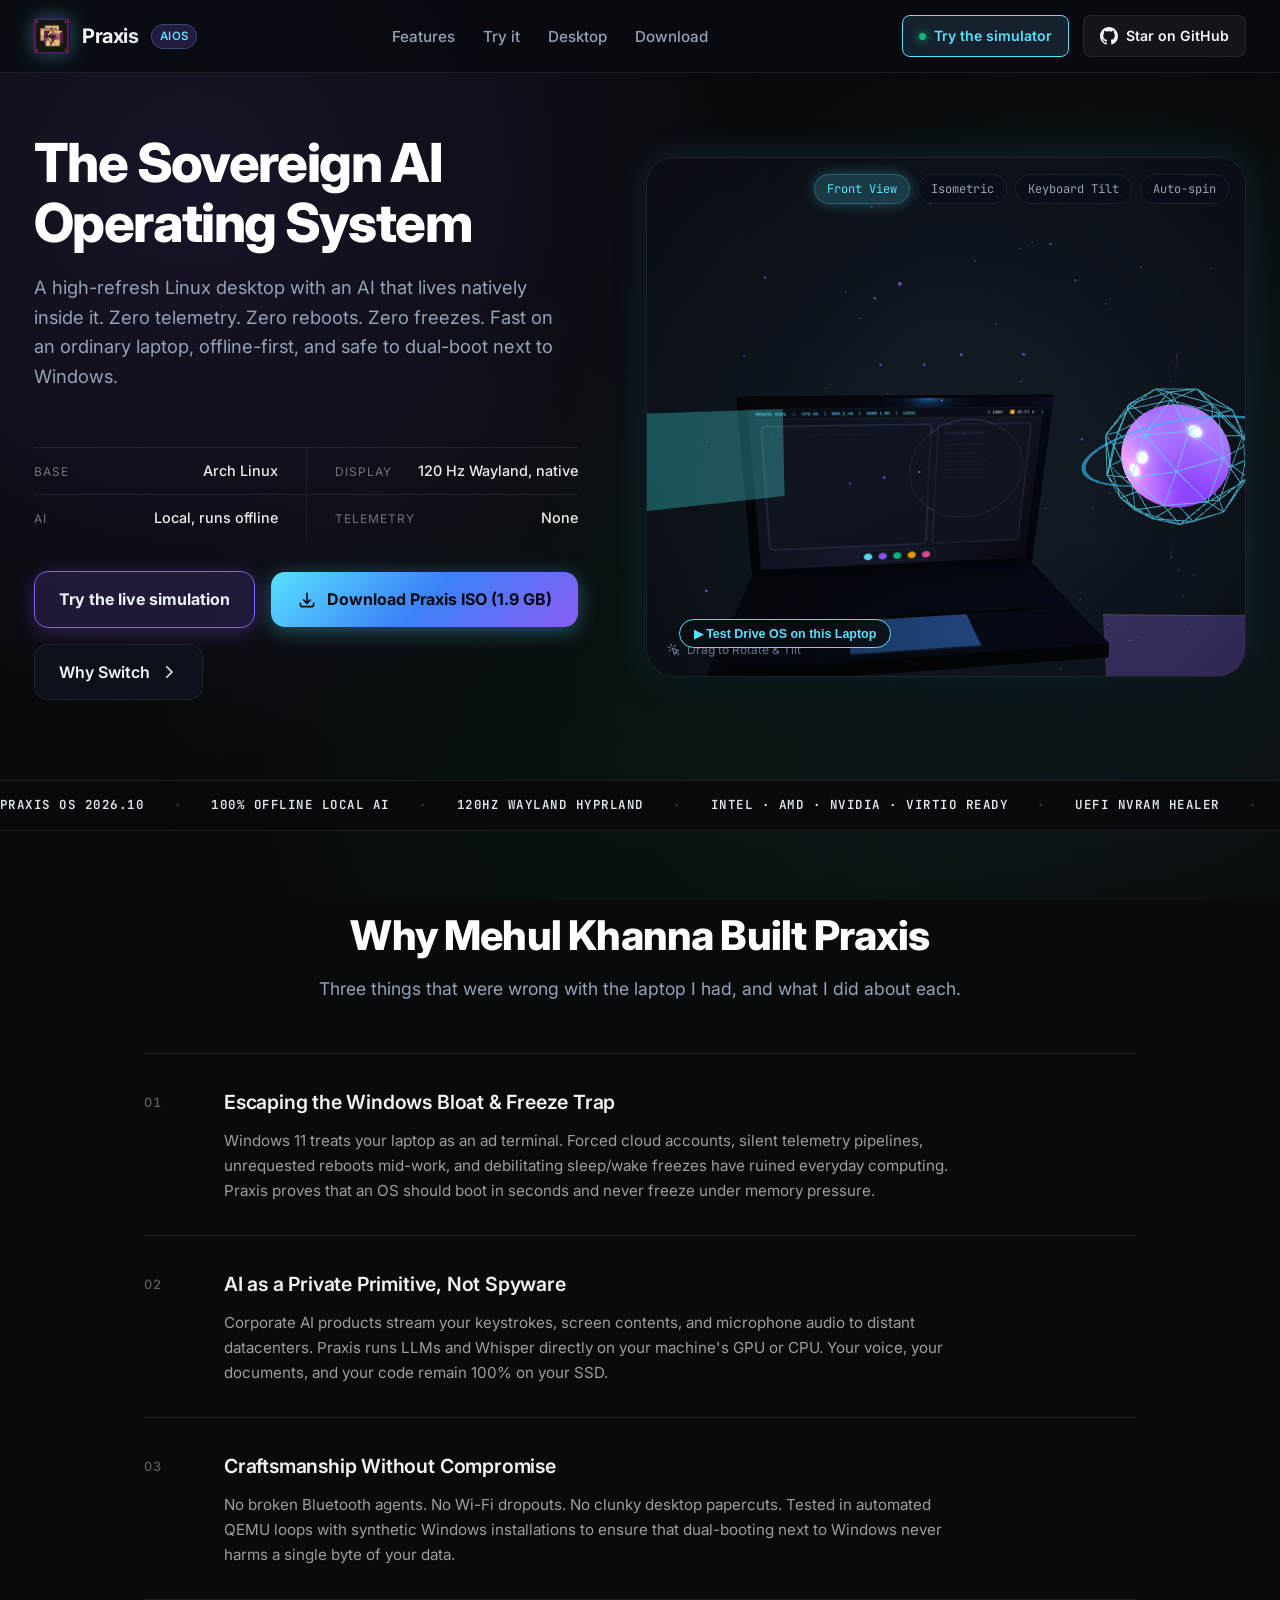
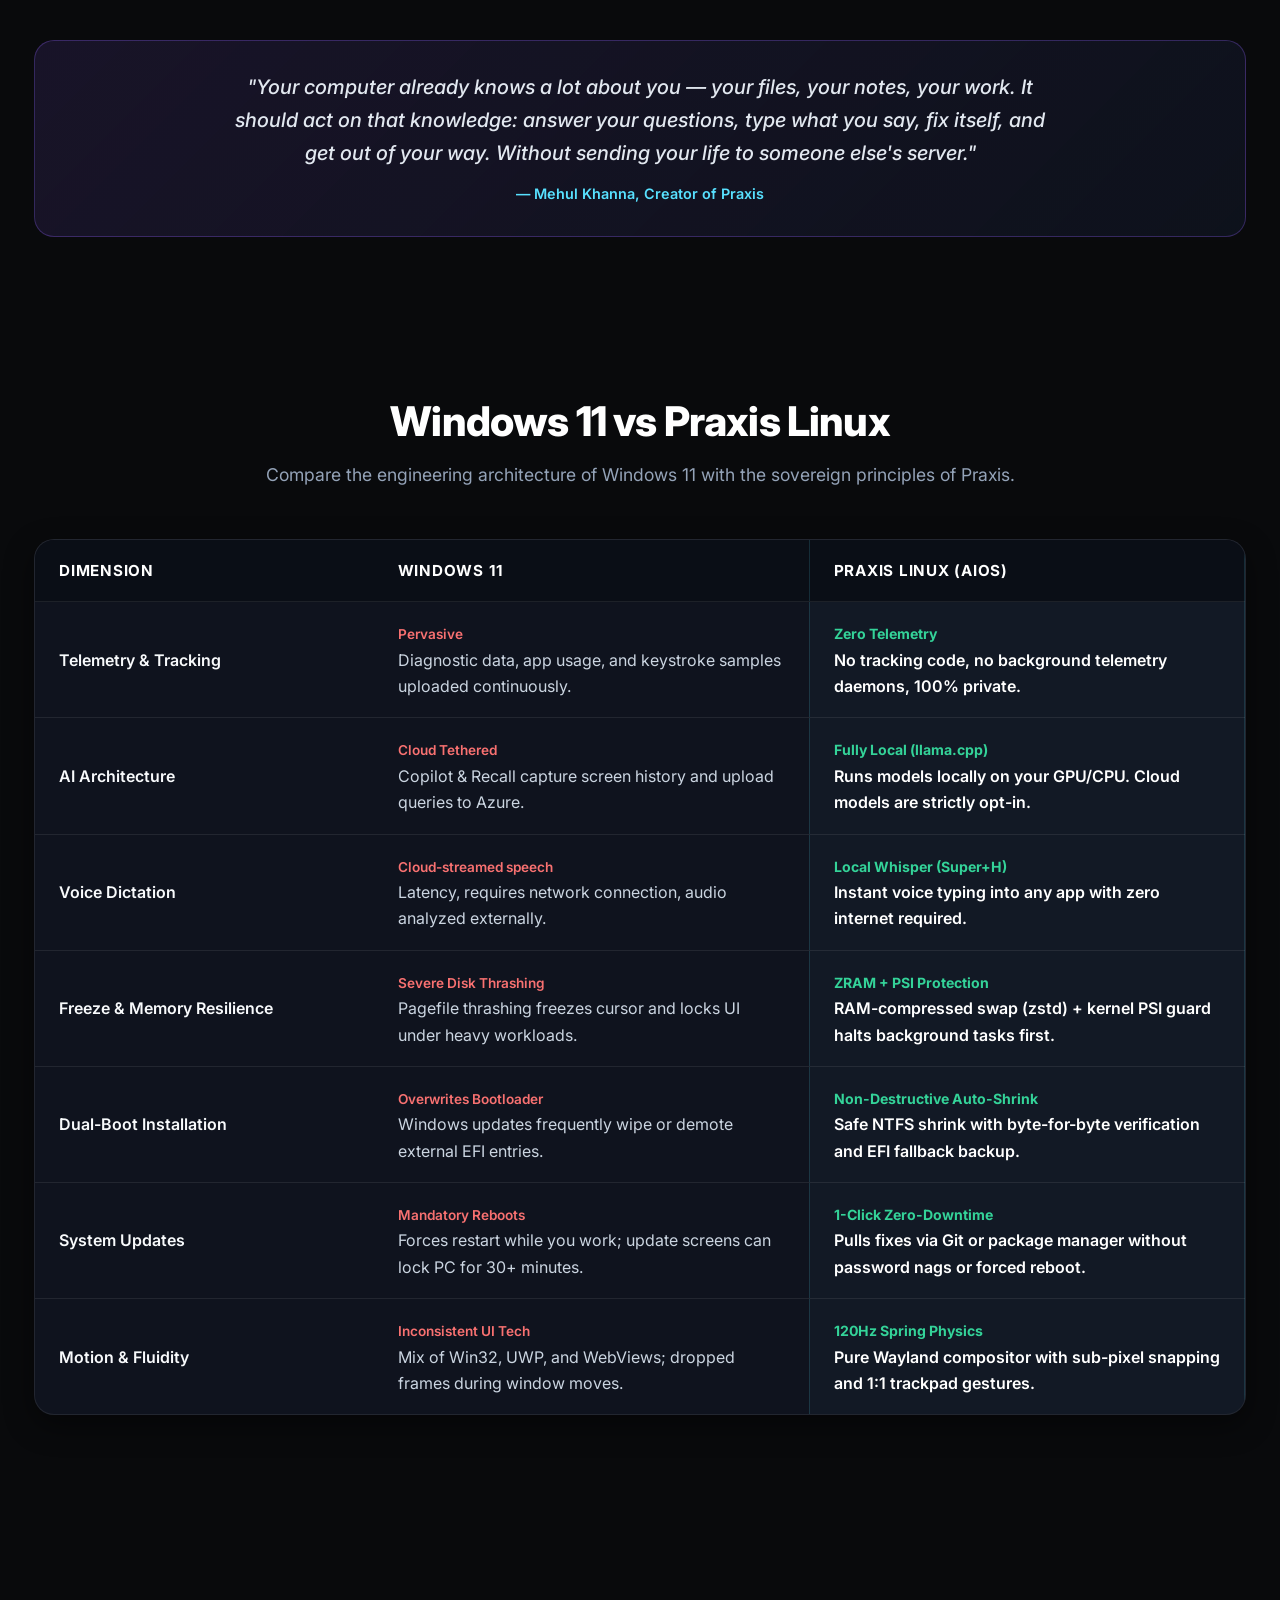
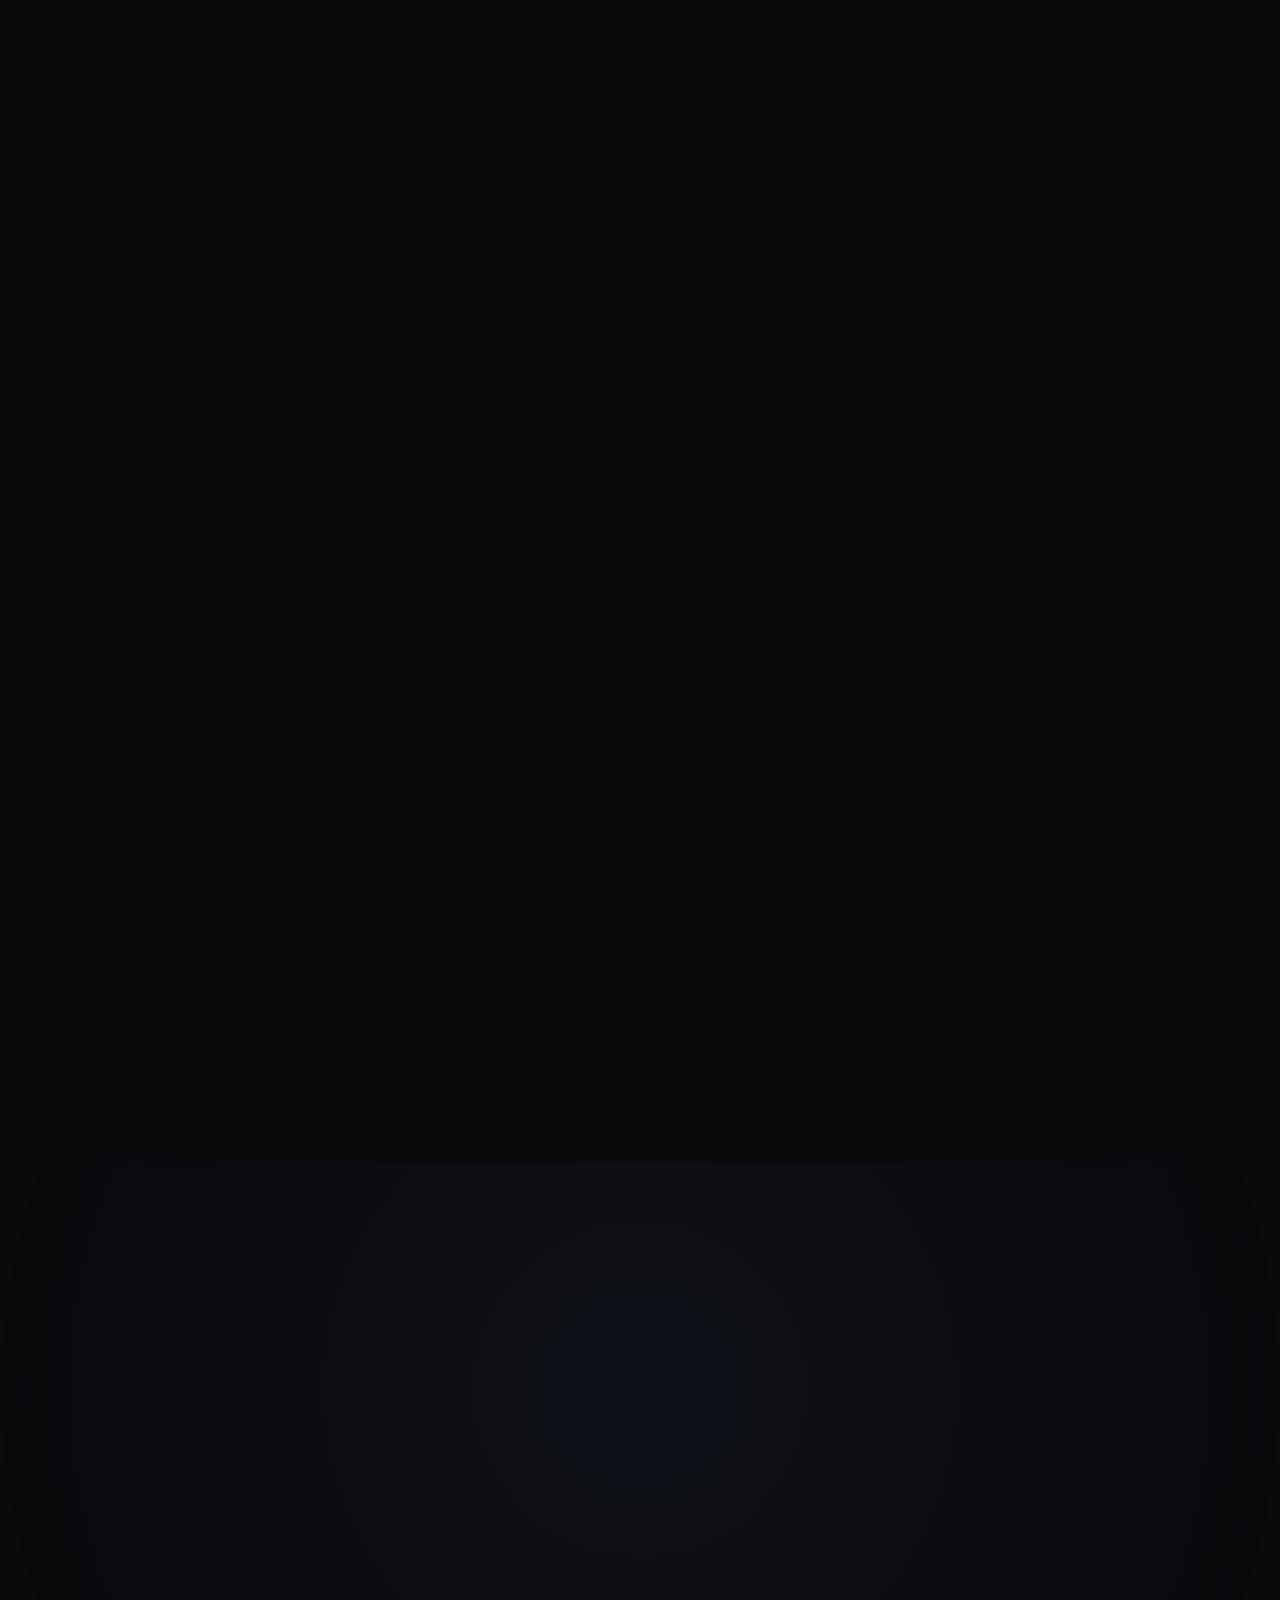
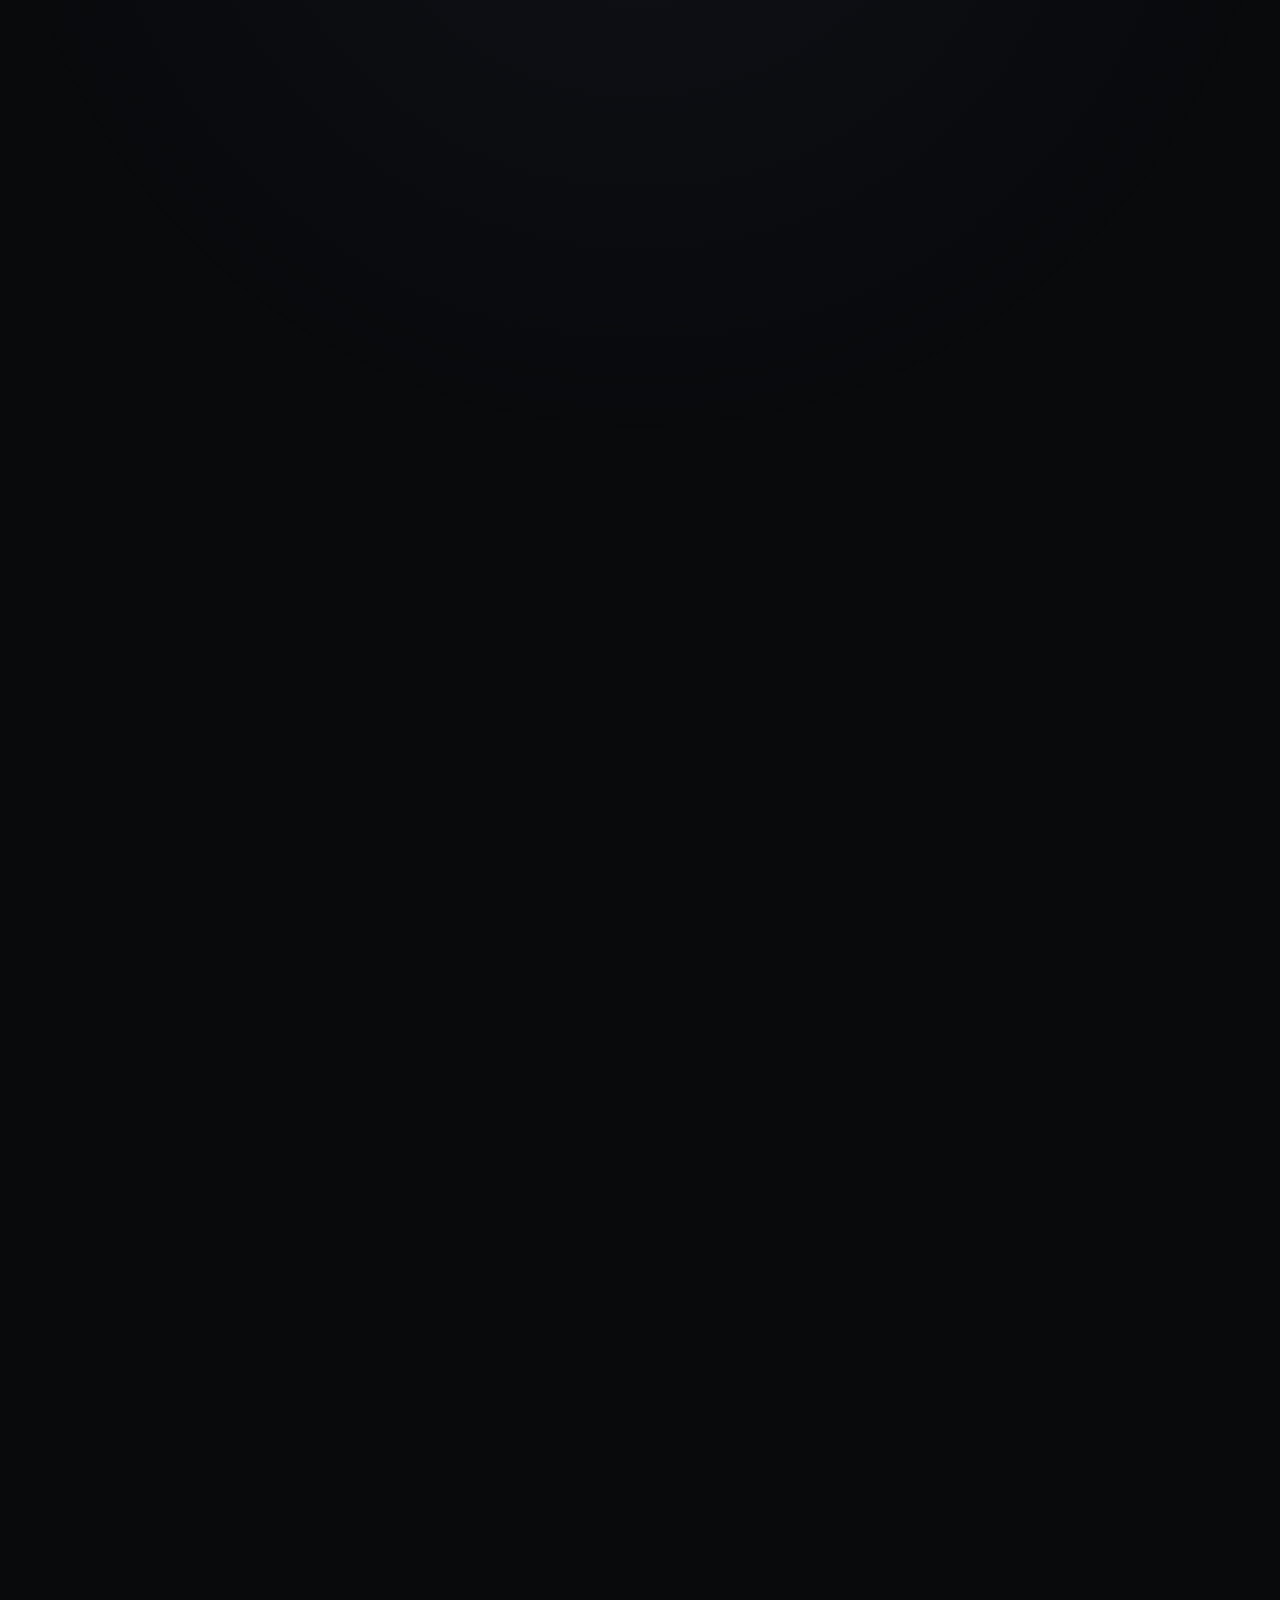
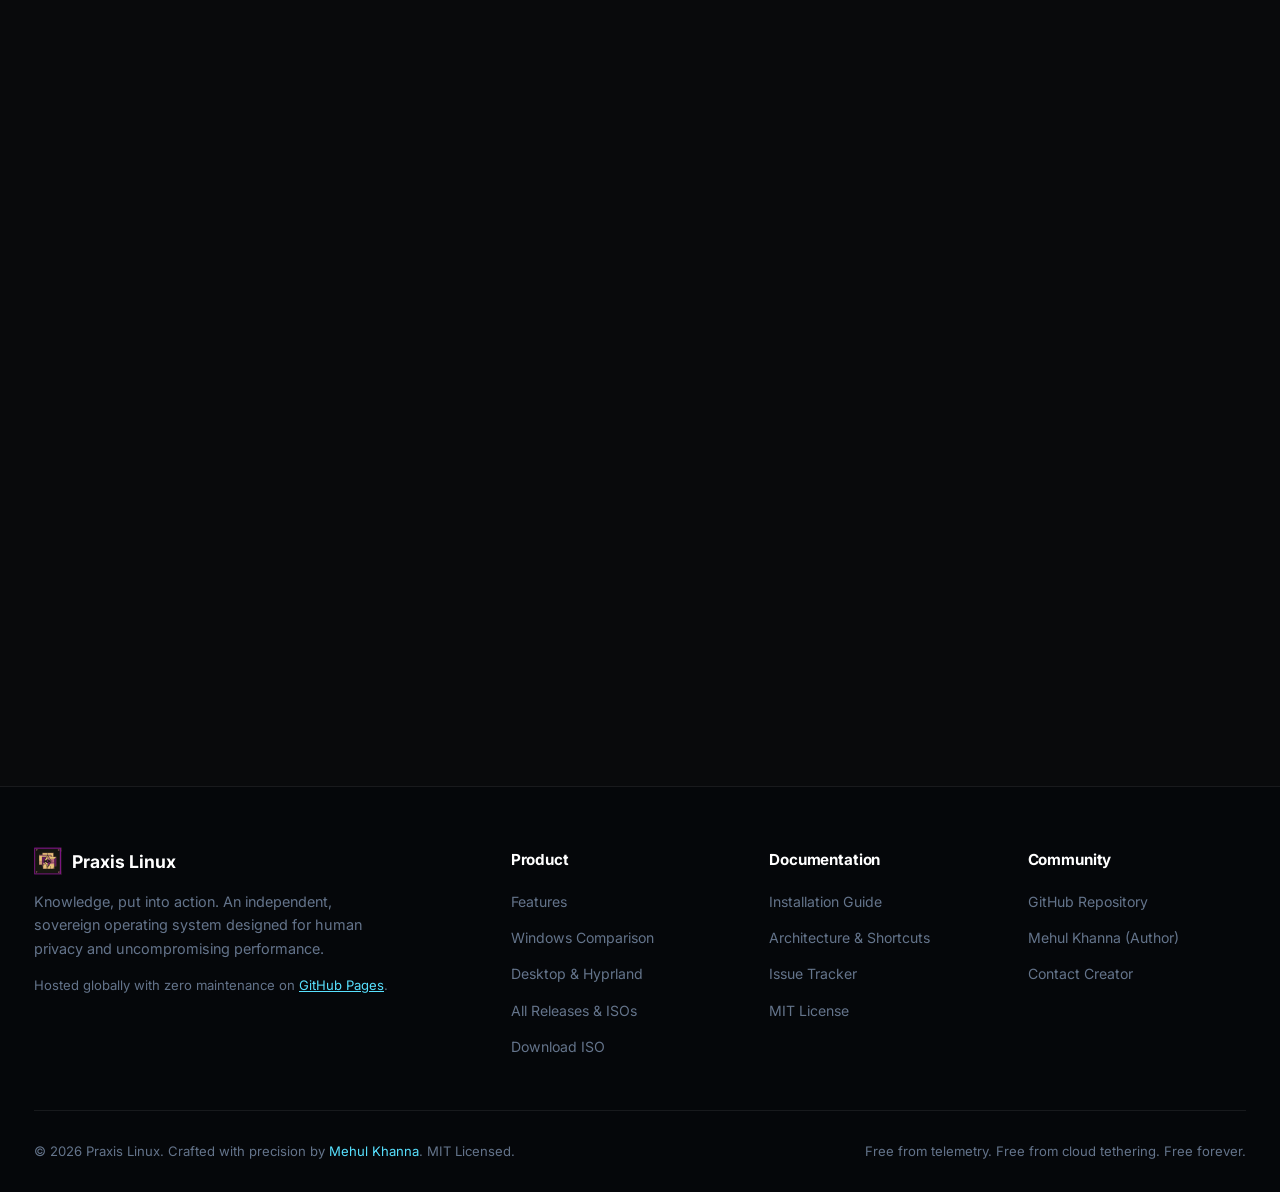
==== commit 44fd7491: "feat(website): release v2026.11.13 Beacon card and screen share terminal simulator" ====
--- a/website/index.html
+++ b/website/index.html
@@ -1354,20 +1354,100 @@
       </div>
 
       <!-- Release Version Filters -->
-      <div class="release-filter-bar"><button class="release-filter-btn active" data-filter="all">All Builds (4)</button>
-        <button class="release-filter-btn" data-filter="stable">Production Stable (v2026.10.29)</button>
+      <div class="release-filter-bar"><button class="release-filter-btn active" data-filter="all">All Builds (5)</button>
+        <button class="release-filter-btn" data-filter="stable">Production Stable (v2026.11.13)</button>
         <button class="release-filter-btn" data-filter="rc">Release Candidates</button>
         <button class="release-filter-btn" data-filter="archived">Archived Builds</button>
       </div>
 
-      <div class="releases-hub"><!-- Version 2026.10.29 (Production Stable - Genesis) -->
-        <div class="release-card featured" data-type="stable"><div class="release-card-head"><div class="release-title-group"><h3><svg width="24" height="24" fill="none" stroke="currentColor" stroke-width="2" viewBox="0 0 24 24" style="color: var(--accent-cyan);"><path stroke-linecap="round" stroke-linejoin="round" d="M9 12l2 2 4-4m6 2a9 9 0 11-18 0 9 9 0 0118 0z"/></svg>
+      <div class="releases-hub">
+        <!-- Version 2026.11.13 (Production Stable - Wi-Fi Screen Share & Touchpad) -->
+        <div class="release-card featured" data-type="stable">
+          <div class="release-card-head">
+            <div class="release-title-group">
+              <h3>
+                <svg width="24" height="24" fill="none" stroke="currentColor" stroke-width="2" viewBox="0 0 24 24" style="color: var(--accent-cyan);"><path stroke-linecap="round" stroke-linejoin="round" d="M9 12l2 2 4-4m6 2a9 9 0 11-18 0 9 9 0 0118 0z"/></svg>
+                <span>Praxis Linux v2026.11.13 "Beacon"</span>
+              </h3>
+              <div class="release-date">Released: November 13, 2026 · Git Branch: main · Zero-IP Wi-Fi Screen Share &amp; Touchpad Precision</div>
+            </div>
+            <div class="release-badges">
+              <span class="rel-badge stable">Stable Production</span>
+              <span class="rel-badge recommended">Latest &amp; Recommended</span>
+              <span class="rel-badge">UEFI 64-Bit</span>
+            </div>
+          </div>
+
+          <div class="spec-list" style="margin-bottom: 20px;">
+            <span class="spec-tag">ISO Build: 2026.11.13</span>
+            <span class="spec-tag">Kernel: Linux 6.11-cachyos-bore</span>
+            <span class="spec-tag">Screen Share: Wi-Fi UDP Beacon &amp; TLS-PSK</span>
+            <span class="spec-tag">Touchpad: Precision Engine</span>
+            <span class="spec-tag">Compositor: Hyprland 0.44.1</span>
+            <span class="spec-tag">UI: Quickshell Glass</span>
+          </div>
+
+          <div class="release-grid-body">
+            <div>
+              <p style="color: #cbd5e1; font-size: 0.95rem; margin-bottom: 14px;">
+                The latest production release of Praxis AIOS featuring zero-configuration local display sharing with automated Wi-Fi device discovery, dedicated host IP clipboard badge, fullscreen presentation mode (Alt+Enter), and complete Touchpad &amp; Mouse sensitivity controls.
+              </p>
+              <ul class="release-feature-list">
+                <li>
+                  <svg width="18" height="18" fill="none" stroke="currentColor" stroke-width="2" viewBox="0 0 24 24"><path stroke-linecap="round" stroke-linejoin="round" d="M5 13l4 4L19 7"/></svg>
+                  <span><strong>Zero-IP Wi-Fi Screen Share:</strong> When sharing on the same Wi-Fi, nearby computers appear automatically with a 1-click Select button. No manual IP typing required.</span>
+                </li>
+                <li>
+                  <svg width="18" height="18" fill="none" stroke="currentColor" stroke-width="2" viewBox="0 0 24 24"><path stroke-linecap="round" stroke-linejoin="round" d="M5 13l4 4L19 7"/></svg>
+                  <span><strong>Prominent Host IP &amp; 1-Click Copy:</strong> Active sharing session displays the exact IP address and 6-digit TLS pairing code with one-click clipboard copying.</span>
+                </li>
+                <li>
+                  <svg width="18" height="18" fill="none" stroke="currentColor" stroke-width="2" viewBox="0 0 24 24"><path stroke-linecap="round" stroke-linejoin="round" d="M5 13l4 4L19 7"/></svg>
+                  <span><strong>Fullscreen Presentation Mode:</strong> Expand the screen sharing interface to edge-to-edge fullscreen with <code>Alt+Enter</code> or the header toggle button.</span>
+                </li>
+                <li>
+                  <svg width="18" height="18" fill="none" stroke="currentColor" stroke-width="2" viewBox="0 0 24 24"><path stroke-linecap="round" stroke-linejoin="round" d="M5 13l4 4L19 7"/></svg>
+                  <span><strong>Precision Touchpad &amp; Mouse Settings:</strong> Control pointer sensitivity, scroll speed calibration, natural scrolling, tap-to-click, and per-device overrides.</span>
+                </li>
+                <li>
+                  <svg width="18" height="18" fill="none" stroke="currentColor" stroke-width="2" viewBox="0 0 24 24"><path stroke-linecap="round" stroke-linejoin="round" d="M5 13l4 4L19 7"/></svg>
+                  <span><strong>Hardware Fallback Pipelines:</strong> Resilient video and audio sinks with automatic Wayland, X11, and PulseAudio/PipeWire fallback negotiation.</span>
+                </li>
+              </ul>
+
+              <div class="release-buttons">
+                <a href="https://github.com/MrMehulkhanna/praxis/releases" target="_blank" rel="noopener noreferrer" class="btn-primary" style="display: inline-flex;">
+                  <svg height="18" width="18" viewBox="0 0 16 16" fill="currentColor"><path d="M8 0C3.58 0 0 3.58 0 8c0 3.54 2.29 6.53 5.47 7.59.4.07.55-.17.55-.38 0-.19-.01-.82-.01-1.49-2.01.37-2.53-.49-2.69-.94-.09-.23-.48-.94-.82-1.13-.28-.15-.68-.52-.01-.53.63-.01 1.08.58 1.23.82.72 1.21 1.87.87 2.33.66.07-.52.28-.87.51-1.07-1.78-.2-3.64-.89-3.64-3.95 0-.87.31-1.59.82-2.15-.08-.2-.36-1.02.08-2.12 0 0 .67-.21 2.2.82.64-.18 1.32-.27 2-.27.68 0 1.36.09 2 .27 1.53-1.04 2.2-.82 2.2-.82.44 1.1.16 1.92.08 2.12.51.56.82 1.27.82 2.15 0 3.07-1.87 3.75-3.65 3.95.29.25.54.73.54 1.48 0 1.07-.01 1.93-.01 2.2 0 .21.15.46.55.38A8.013 8.013 0 0016 8c0-4.42-3.58-8-8-8z"/></svg>
+                  <span>View All Releases on GitHub</span>
+                </a>
+                <a href="https://github.com/MrMehulkhanna/praxis/archive/refs/heads/main.zip" class="btn-secondary-dl" title="Download Desktop Environment &amp; Source (.zip)">
+                  <svg width="18" height="18" fill="none" stroke="currentColor" stroke-width="2" viewBox="0 0 24 24"><path stroke-linecap="round" stroke-linejoin="round" d="M4 16v1a3 3 0 003 3h10a3 3 0 003-3v-1m-4-4l-4 4m0 0l-4-4m4 4V4"/></svg>
+                  <span>Download Latest Source (.zip)</span>
+                </a>
+                <a href="https://github.com/MrMehulkhanna/praxis" target="_blank" rel="noopener noreferrer" class="btn-secondary-dl" title="Explore Repository">
+                  <span>Explore Repository</span>
+                </a>
+              </div>
+            </div>
+
+            <div class="dl-action-box">
+              <div class="hash-box">
+                <div>
+                  <div class="hash-label">Latest Git Commit (main)</div>
+                  <div class="hash-value" style="font-family: monospace;">PRX-NET-066 · Wi-Fi auto-discovery &amp; screen share gate</div>
+                </div>
+              </div>
+            </div>
+          </div>
+        </div>
+
+        <!-- Version 2026.10.29 (Production Stable - Genesis) -->
+        <div class="release-card" data-type="stable"><div class="release-card-head"><div class="release-title-group"><h3><svg width="24" height="24" fill="none" stroke="currentColor" stroke-width="2" viewBox="0 0 24 24" style="color: var(--accent-cyan);"><path stroke-linecap="round" stroke-linejoin="round" d="M9 12l2 2 4-4m6 2a9 9 0 11-18 0 9 9 0 0118 0z"/></svg>
                 <span>Praxis Linux v2026.10.29 "Genesis"</span>
               </h3>
               <div class="release-date">Released: October 29, 2026 · Git Tag: v2026.10.29 / v2026.10 · Direct Scanout Architecture</div>
             </div>
             <div class="release-badges"><span class="rel-badge stable">Stable Production</span>
-              <span class="rel-badge recommended">Latest &amp; Recommended</span>
               <span class="rel-badge">UEFI 64-Bit</span>
             </div>
           </div>
